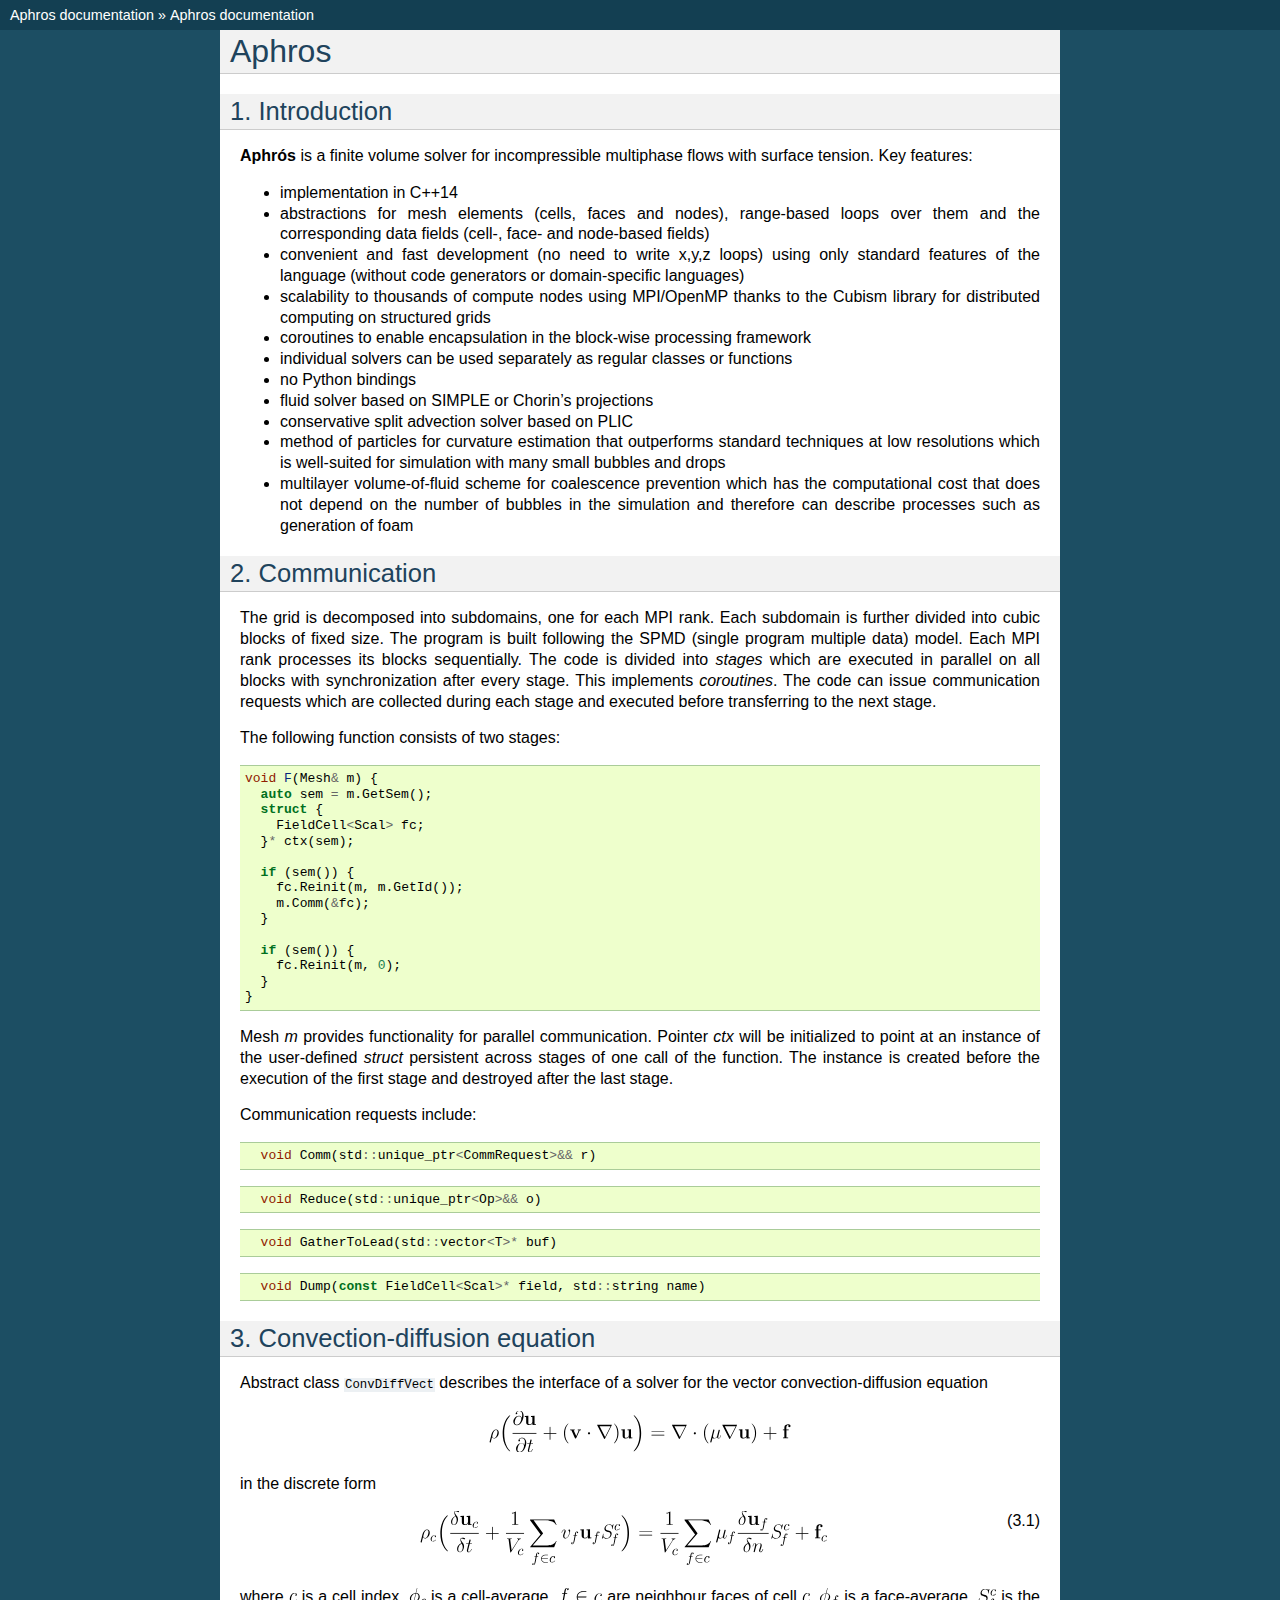
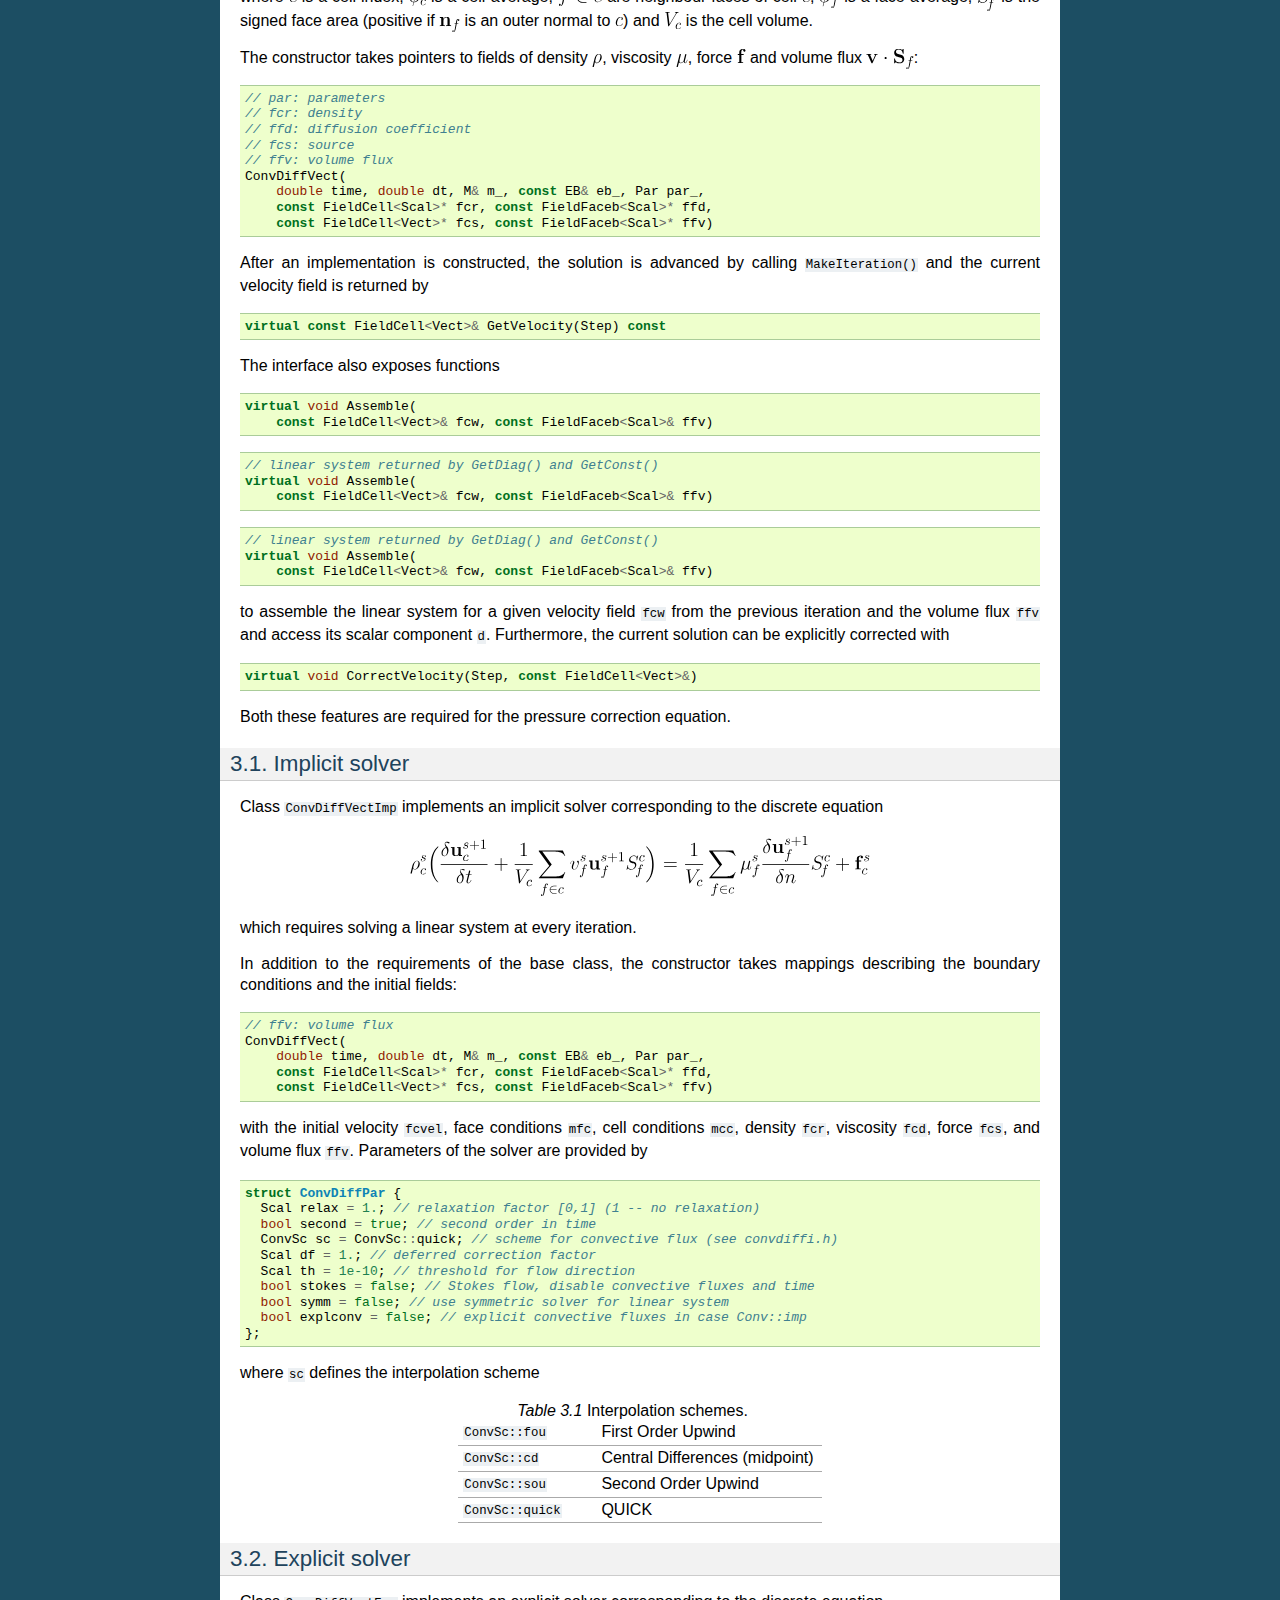
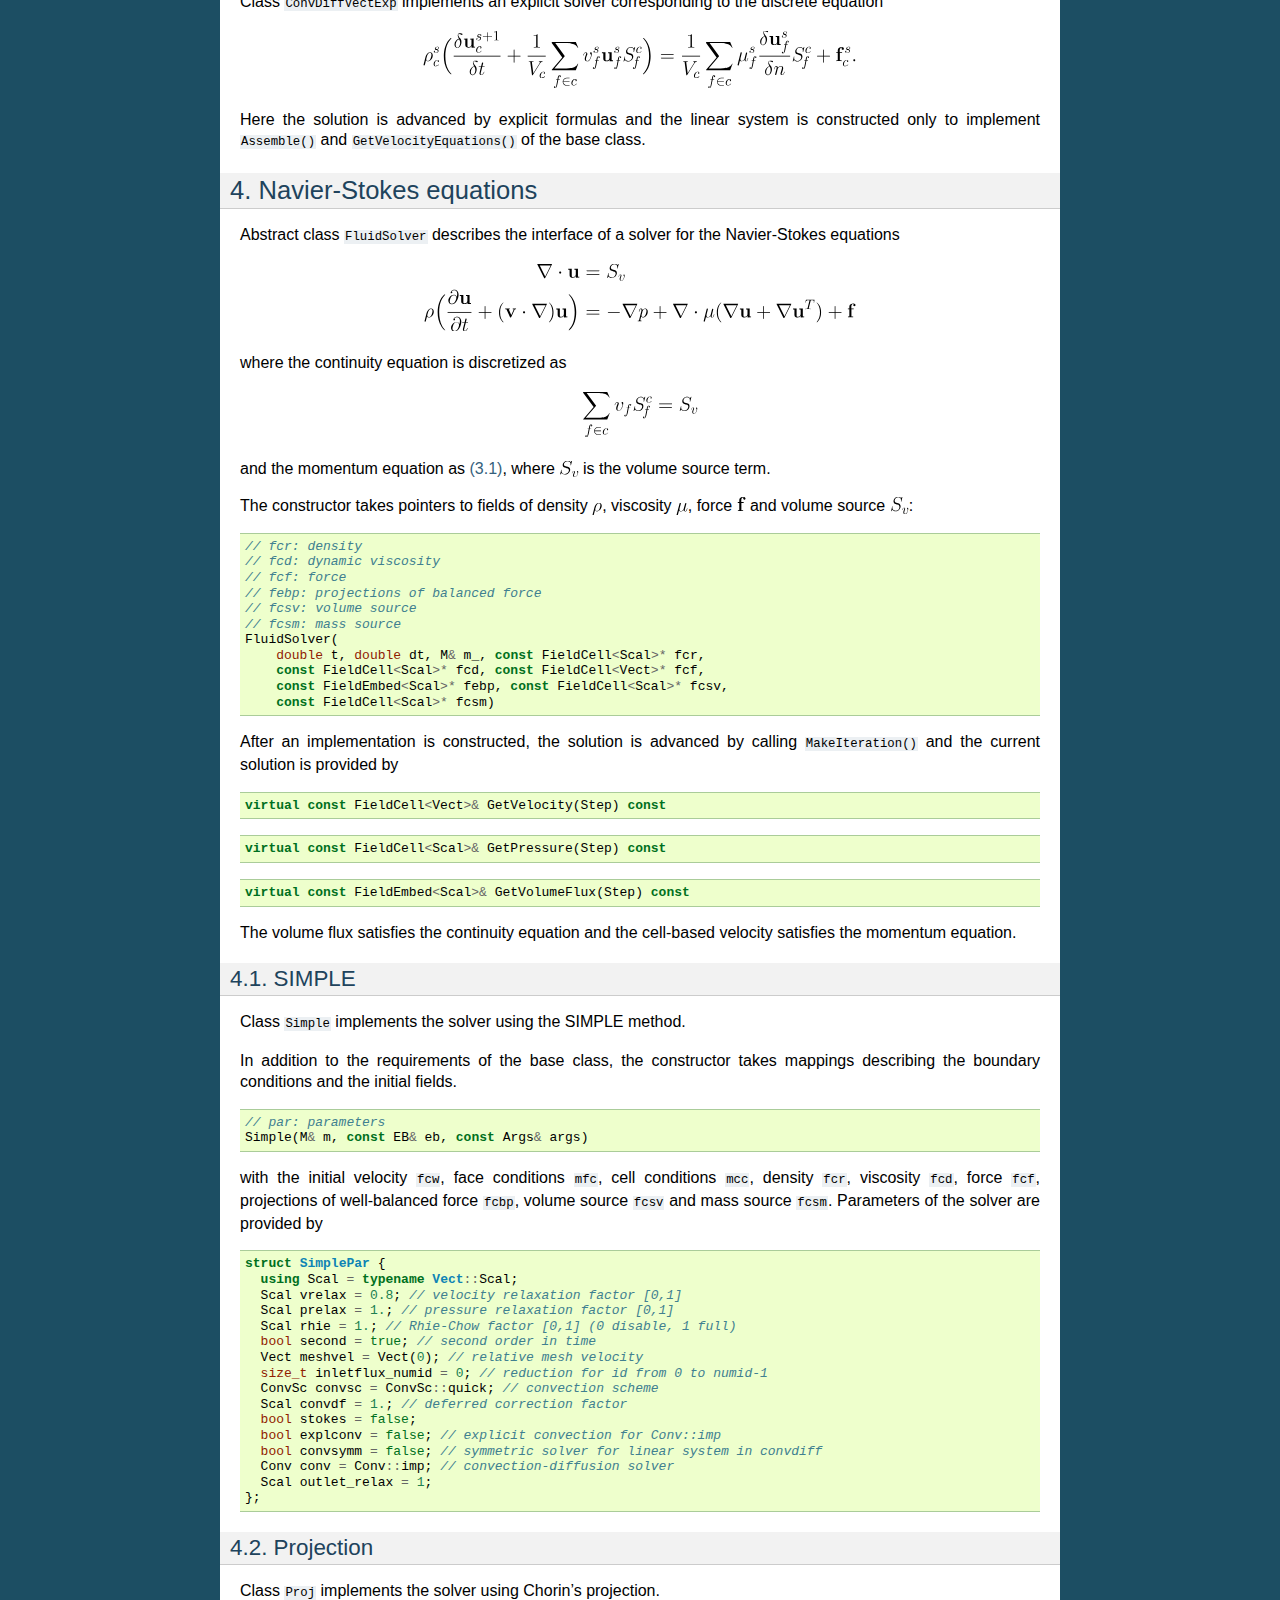
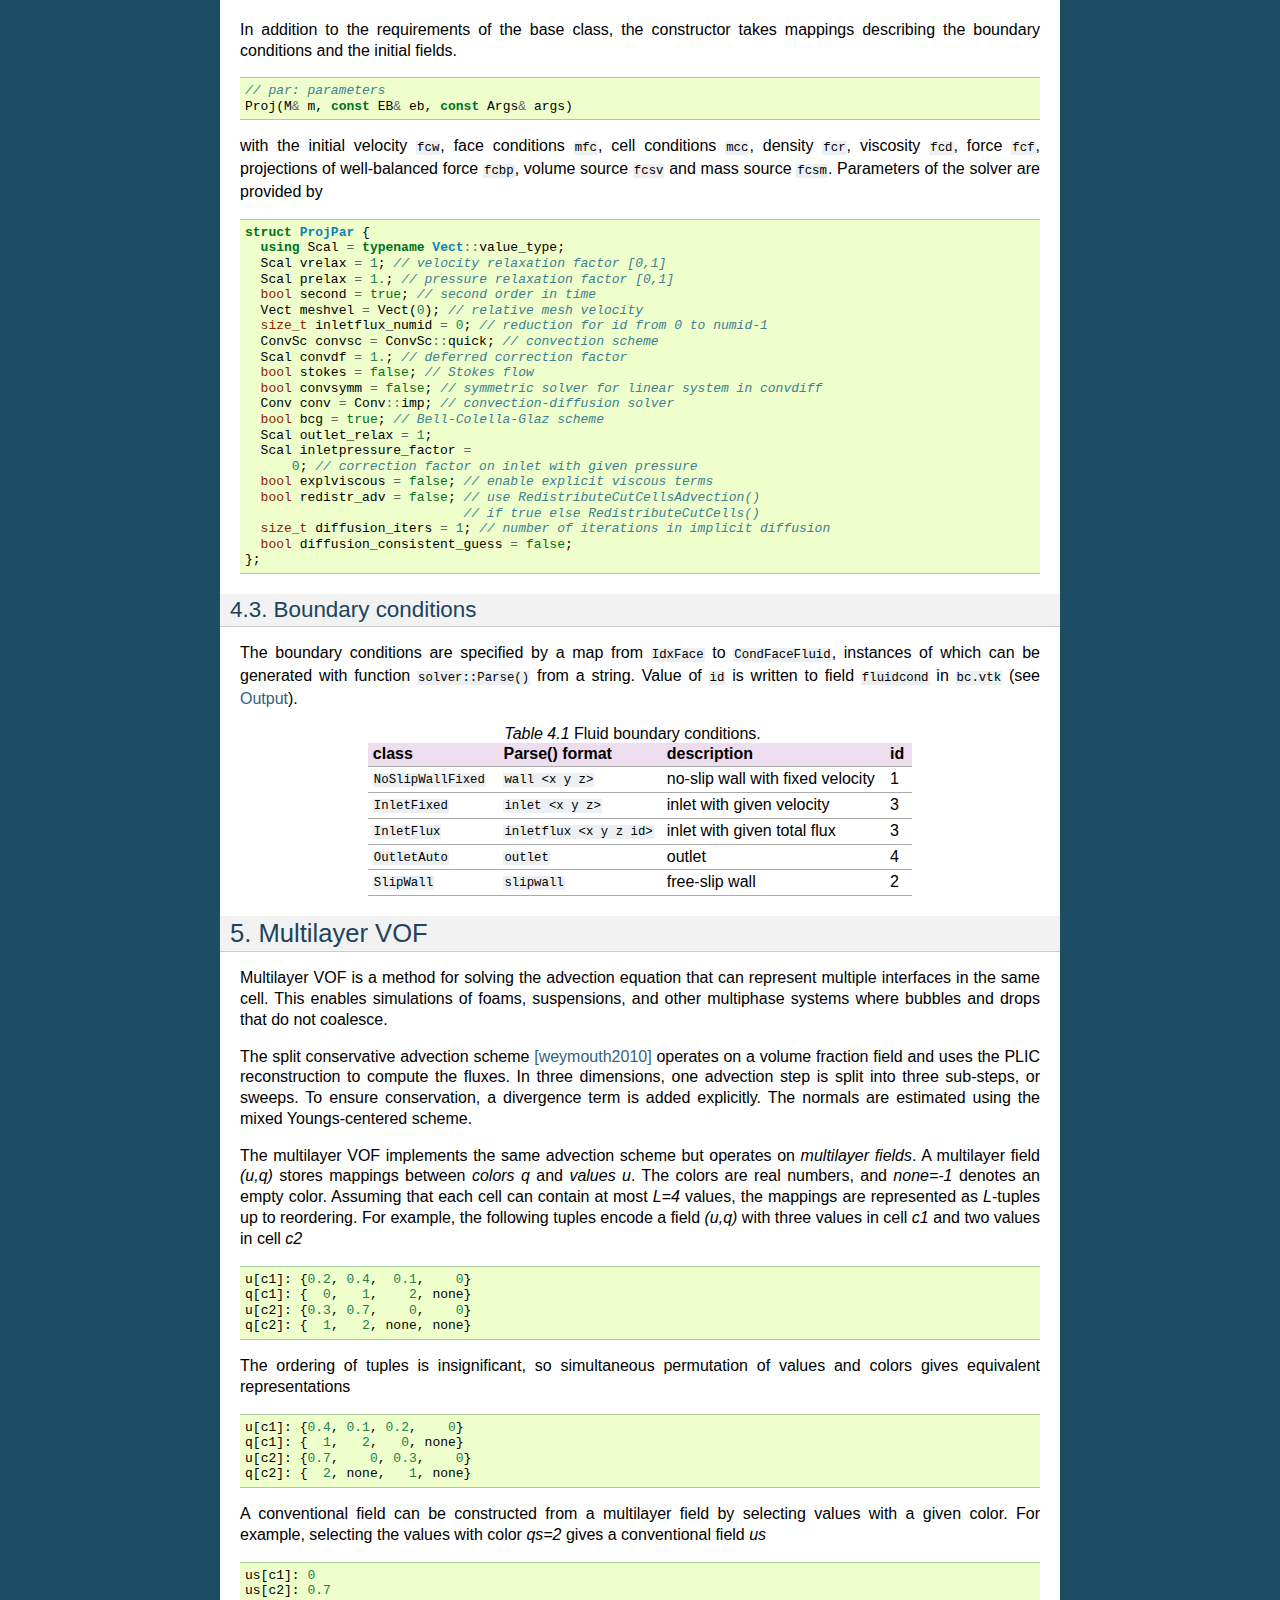
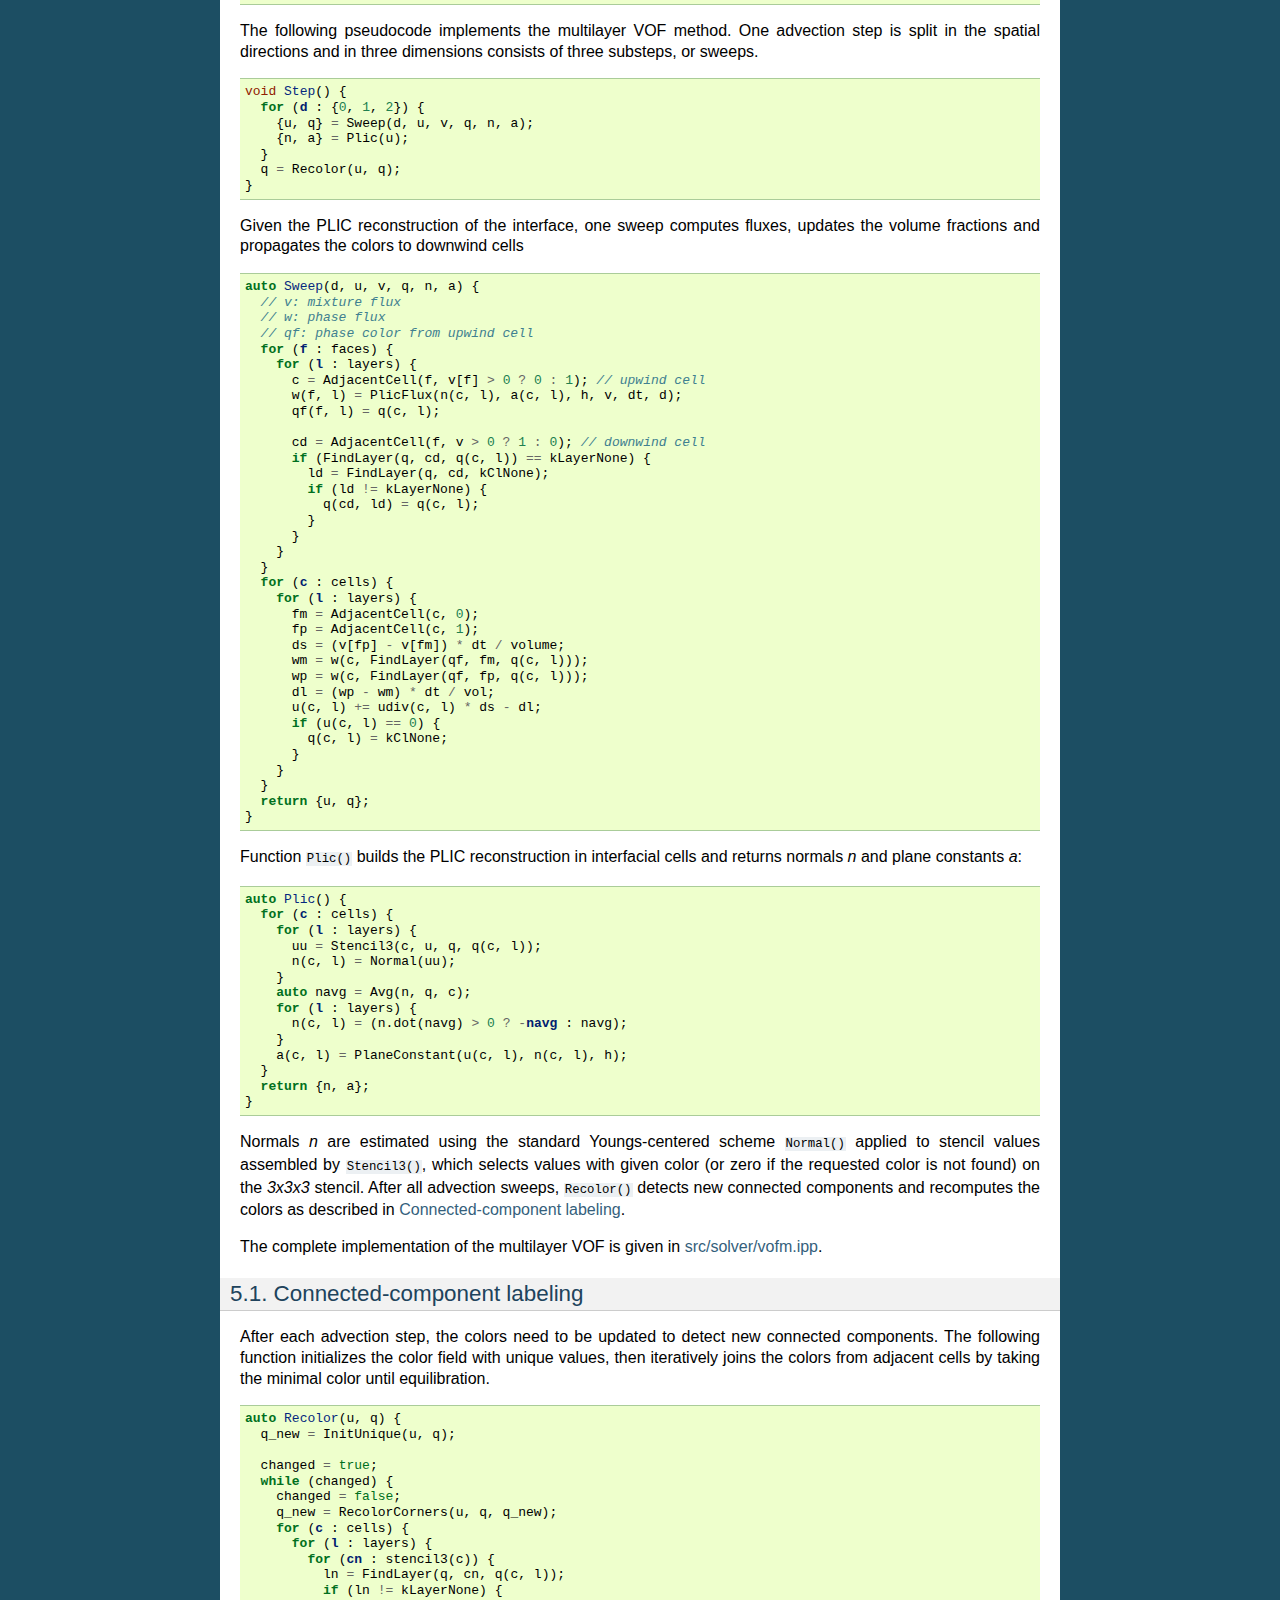
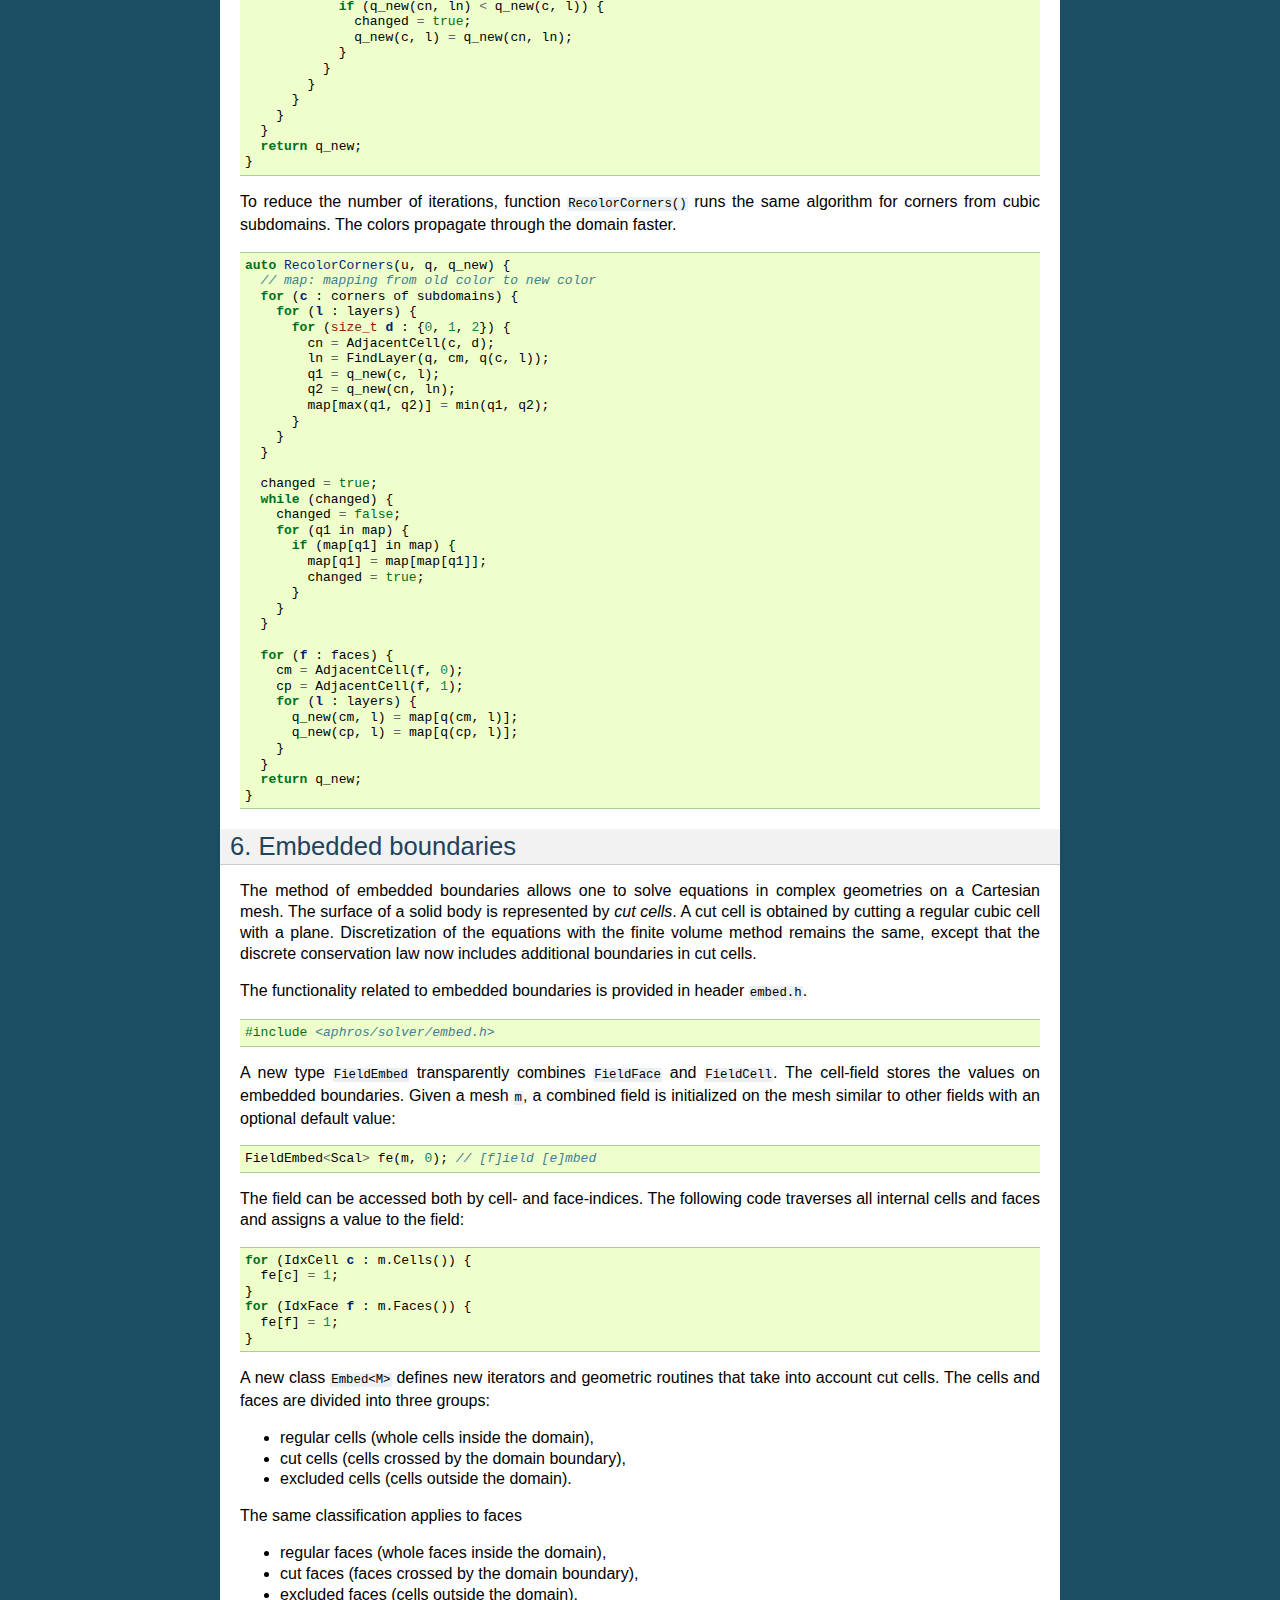
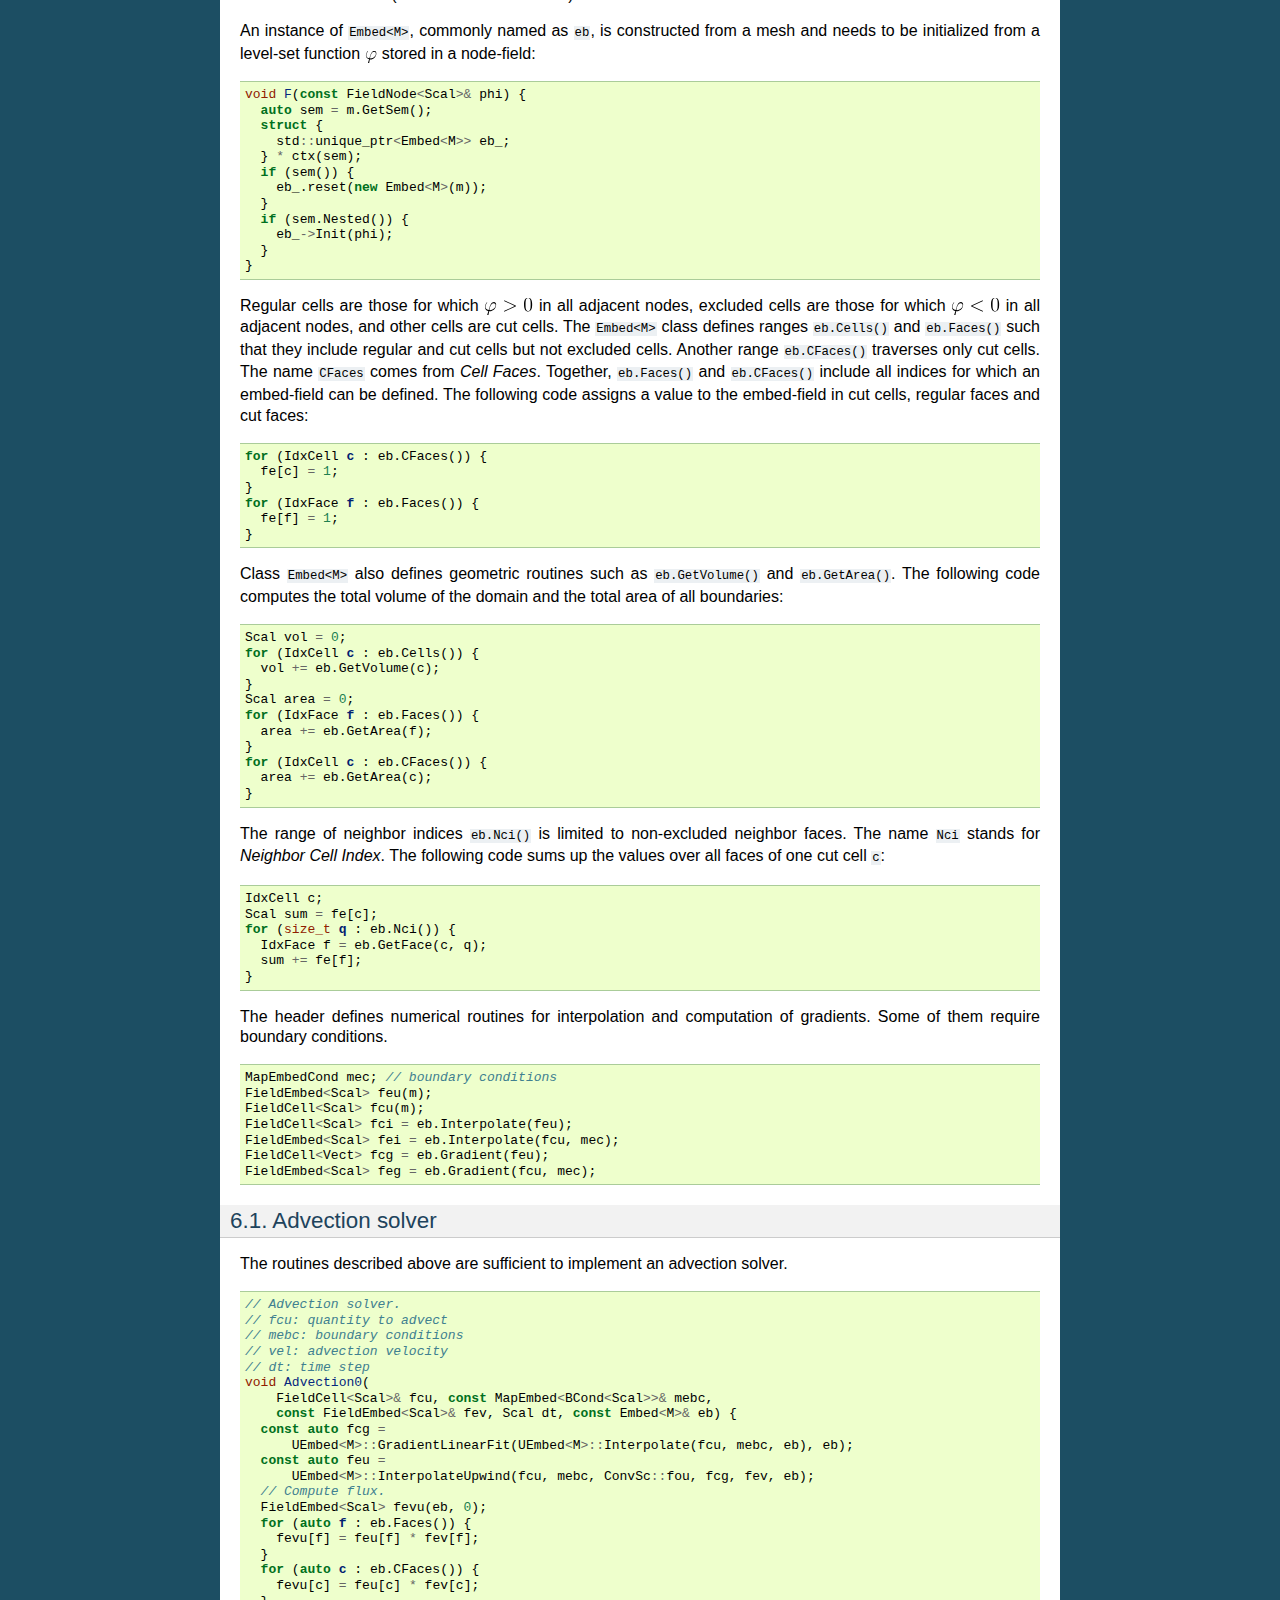
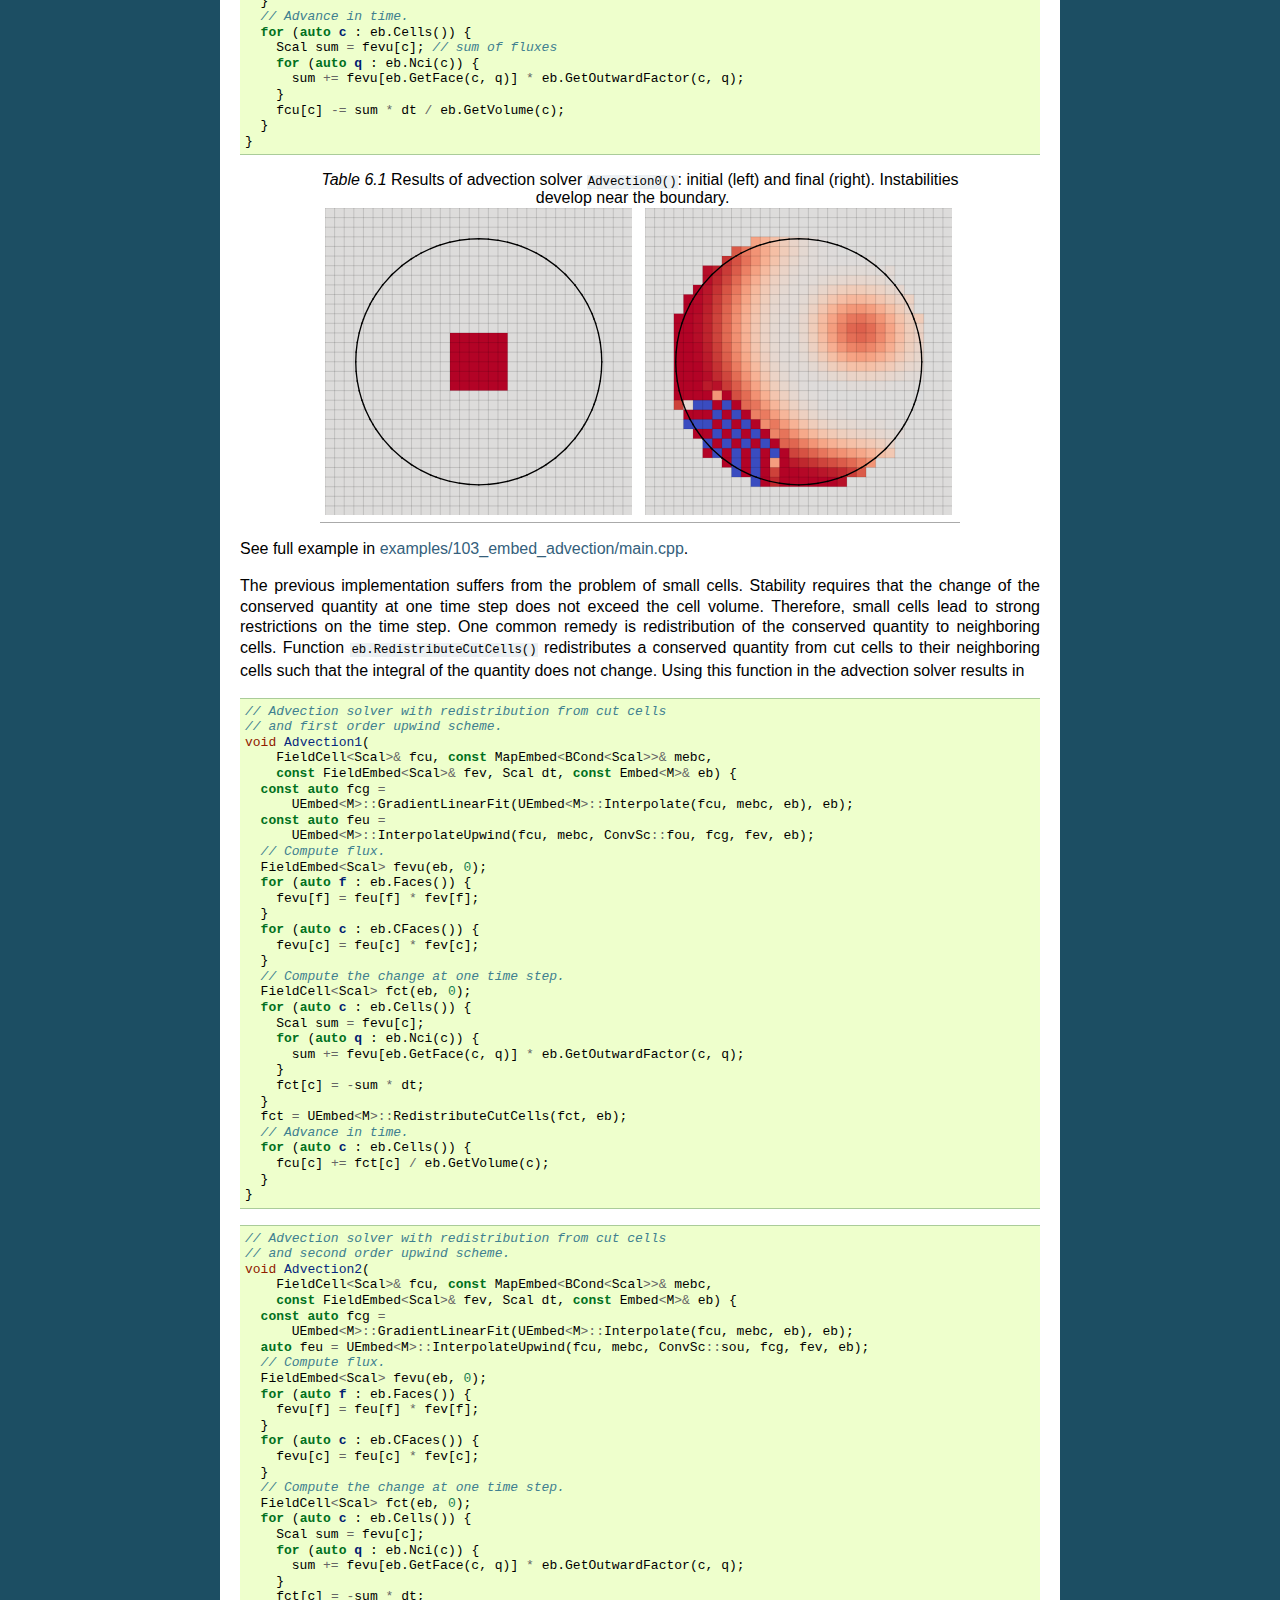
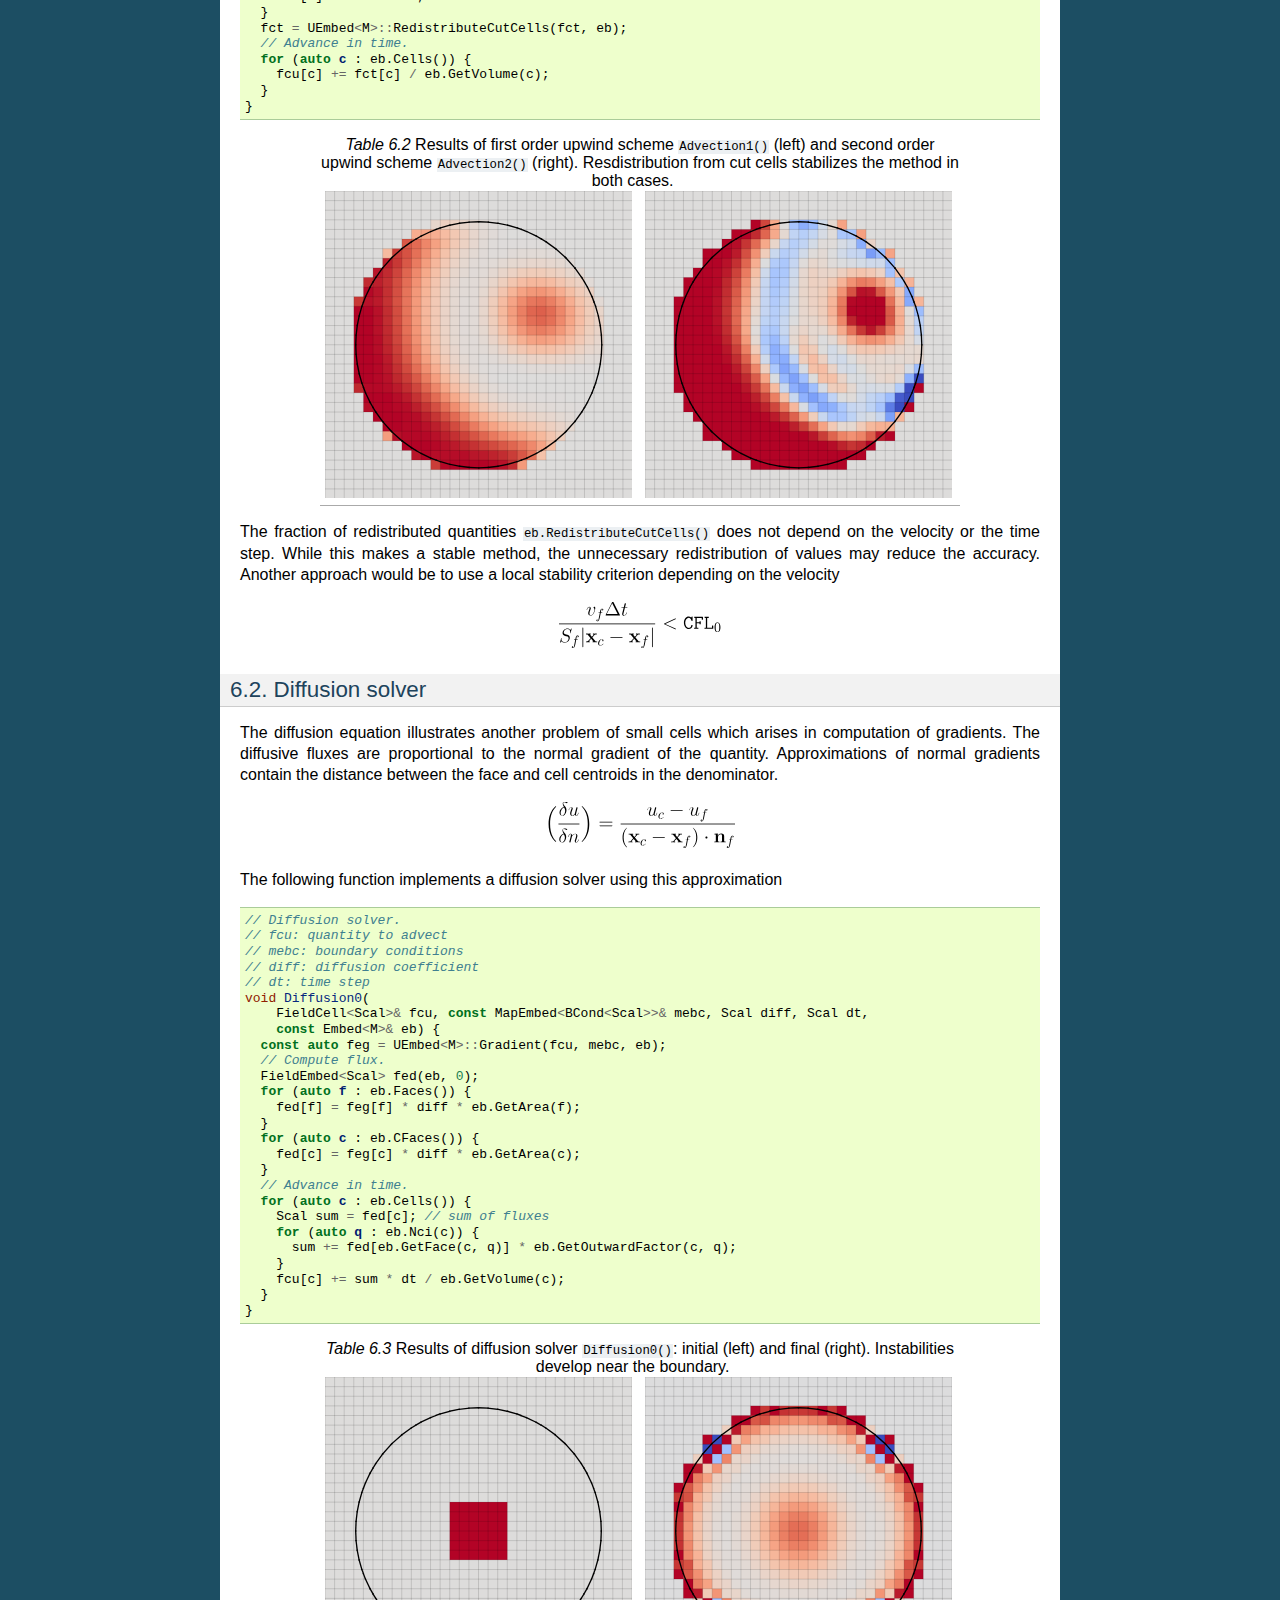
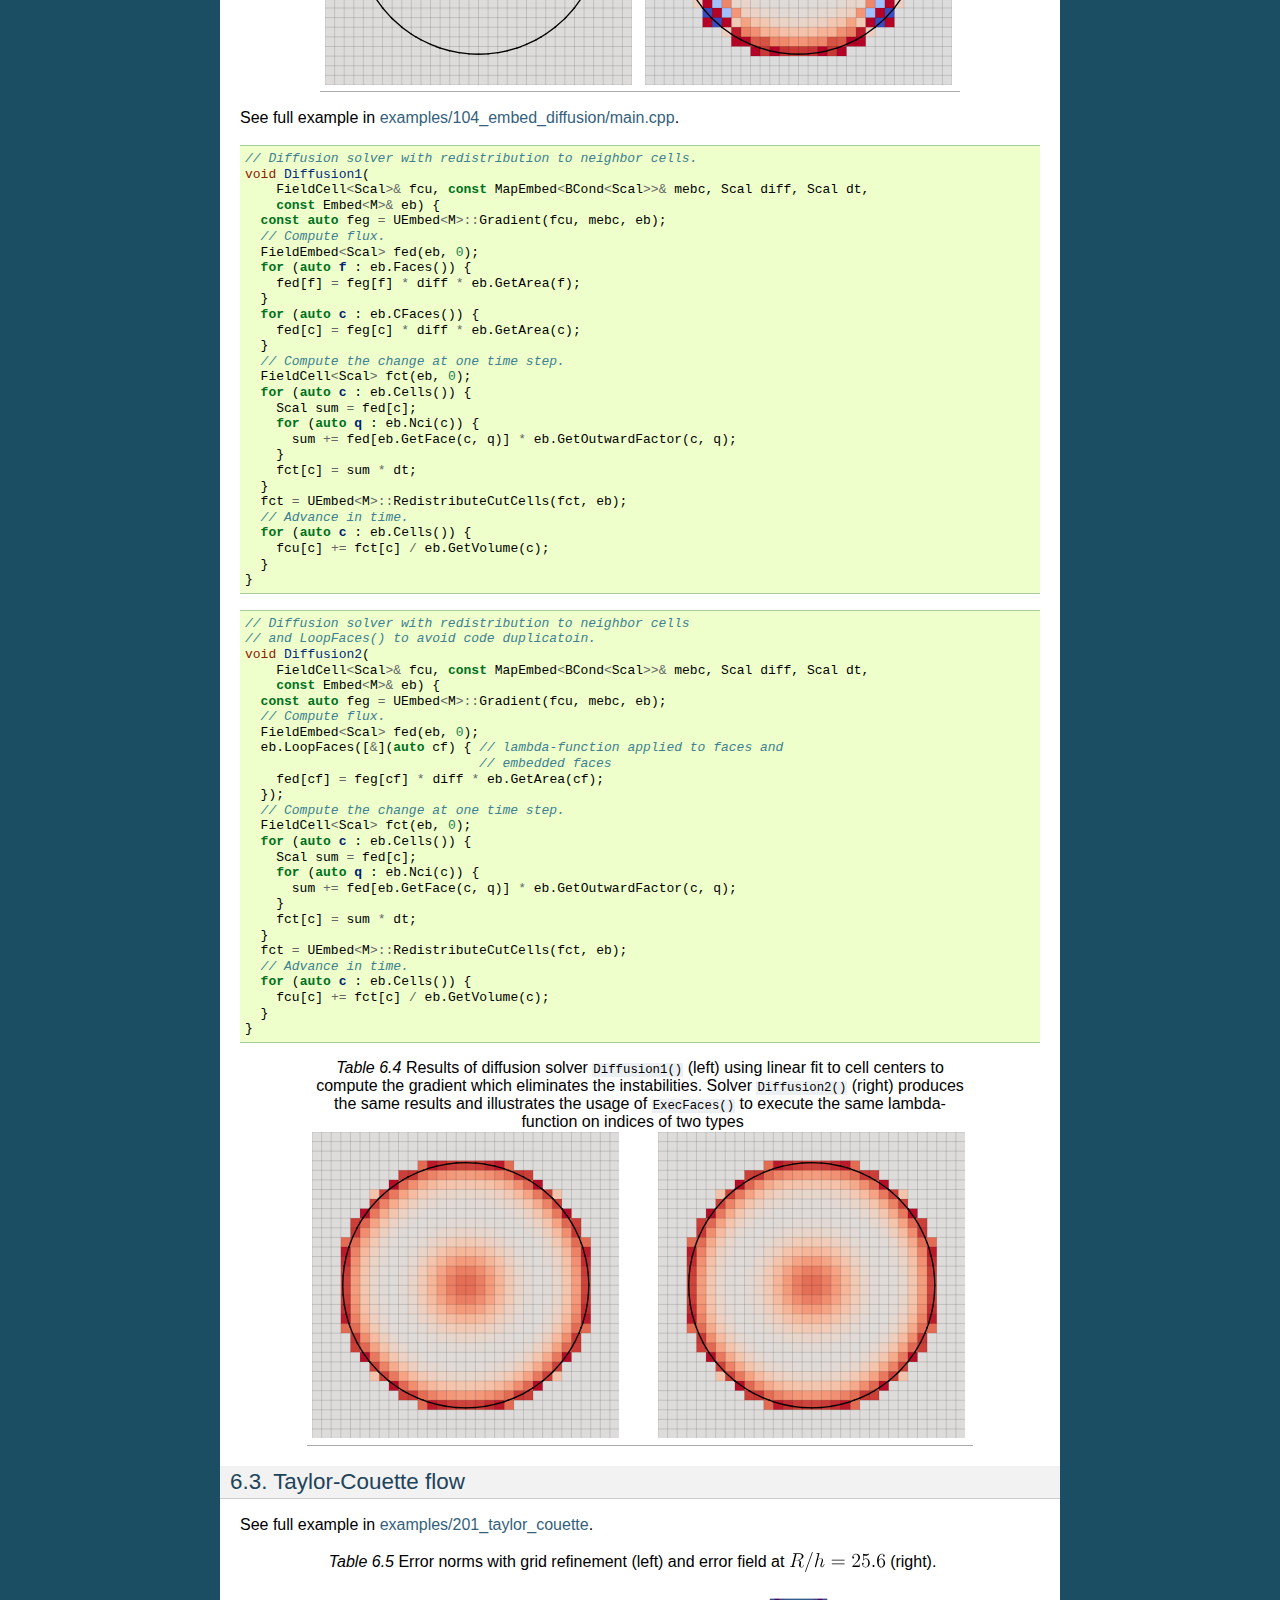
==== doc/index.html @ c2ed2012 "add basilisk_partstr.tar.gz" ====
<!DOCTYPE html>

<html>
  <head>
    <meta charset="utf-8" />
    <meta name="viewport" content="width=device-width, initial-scale=1.0" />
    <title>Aphros documentation</title>
    <link rel="stylesheet" href="_static/pygments.css" type="text/css" />
    <link rel="stylesheet" href="_static/classic.css" type="text/css" />
    <link rel="stylesheet" href="_static/center.css" type="text/css" />
    
    <script id="documentation_options" data-url_root="./" src="_static/documentation_options.js"></script>
    <script src="_static/jquery.js"></script>
    <script src="_static/underscore.js"></script>
    <script src="_static/doctools.js"></script>
    
    <link rel="index" title="Index" href="genindex.html" />
    <link rel="search" title="Search" href="search.html" /> 
  </head><body>
    <div class="related" role="navigation" aria-label="related navigation">
      <h3>Navigation</h3>
      <ul>
        <li class="nav-item nav-item-0"><a href="#">Aphros  documentation</a> &#187;</li>
        <li class="nav-item nav-item-this"><a href="">Aphros  documentation</a></li> 
      </ul>
    </div>  

    <div class="document">
      <div class="documentwrapper">
          <div class="body" role="main">
            
  <div class="section" id="aphros">
<h1>Aphros<a class="headerlink" href="#aphros" title="Permalink to this headline">¶</a></h1>
<div class="toctree-wrapper compound">
<span id="document-intro"></span><div class="section" id="introduction">
<h2><span class="section-number">1. </span>Introduction<a class="headerlink" href="#introduction" title="Permalink to this headline">¶</a></h2>
<p><strong>Aphrós</strong> is a finite volume solver for incompressible multiphase flows with
surface tension. Key features:</p>
<ul class="simple">
<li><p>implementation in C++14</p></li>
<li><p>abstractions for mesh elements (cells, faces and nodes),
range-based loops over them
and the corresponding data fields (cell-, face- and node-based fields)</p></li>
<li><p>convenient and fast development (no need to write x,y,z loops)
using only standard features of the language
(without code generators or domain-specific languages)</p></li>
<li><p>scalability to thousands of compute nodes using MPI/OpenMP
thanks to the Cubism library for distributed computing on structured grids</p></li>
<li><p>coroutines to enable encapsulation in the block-wise processing framework</p></li>
<li><p>individual solvers can be used separately as regular classes or functions</p></li>
<li><p>no Python bindings</p></li>
<li><p>fluid solver based on SIMPLE or Chorin’s projections</p></li>
<li><p>conservative split advection solver based on PLIC</p></li>
<li><p>method of particles for curvature estimation that outperforms
standard techniques at low resolutions
which is well-suited for simulation with many small bubbles and drops</p></li>
<li><p>multilayer volume-of-fluid scheme for coalescence prevention
which has the computational cost that does not depend on the number
of bubbles in the simulation and therefore
can describe processes such as generation of foam</p></li>
</ul>
</div>
<span id="document-comm"></span><div class="section" id="communication">
<span id="s-comm"></span><h2><span class="section-number">2. </span>Communication<a class="headerlink" href="#communication" title="Permalink to this headline">¶</a></h2>
<p>The grid is decomposed into subdomains, one for each MPI rank.
Each subdomain is further divided into cubic blocks of fixed size.
The program is built following the SPMD (single program multiple data) model.
Each MPI rank processes its blocks sequentially.
The code is divided into <em>stages</em>
which are executed in parallel on all blocks
with synchronization after every stage.
This implements <em>coroutines</em>.
The code can issue communication requests
which are collected during each stage
and executed before transferring to the next stage.</p>
<p>The following function consists of two stages:</p>
<div class="highlight-cpp notranslate"><div class="highlight"><pre><span></span><span class="kt">void</span> <span class="nf">F</span><span class="p">(</span><span class="n">Mesh</span><span class="o">&amp;</span> <span class="n">m</span><span class="p">)</span> <span class="p">{</span>
  <span class="k">auto</span> <span class="n">sem</span> <span class="o">=</span> <span class="n">m</span><span class="p">.</span><span class="n">GetSem</span><span class="p">();</span>
  <span class="k">struct</span> <span class="p">{</span>
    <span class="n">FieldCell</span><span class="o">&lt;</span><span class="n">Scal</span><span class="o">&gt;</span> <span class="n">fc</span><span class="p">;</span>
  <span class="p">}</span><span class="o">*</span> <span class="n">ctx</span><span class="p">(</span><span class="n">sem</span><span class="p">);</span>

  <span class="k">if</span> <span class="p">(</span><span class="n">sem</span><span class="p">())</span> <span class="p">{</span>
    <span class="n">fc</span><span class="p">.</span><span class="n">Reinit</span><span class="p">(</span><span class="n">m</span><span class="p">,</span> <span class="n">m</span><span class="p">.</span><span class="n">GetId</span><span class="p">());</span>
    <span class="n">m</span><span class="p">.</span><span class="n">Comm</span><span class="p">(</span><span class="o">&amp;</span><span class="n">fc</span><span class="p">);</span>
  <span class="p">}</span>

  <span class="k">if</span> <span class="p">(</span><span class="n">sem</span><span class="p">())</span> <span class="p">{</span>
    <span class="n">fc</span><span class="p">.</span><span class="n">Reinit</span><span class="p">(</span><span class="n">m</span><span class="p">,</span> <span class="mi">0</span><span class="p">);</span>
  <span class="p">}</span>
<span class="p">}</span>
</pre></div>
</div>
<p>Mesh <cite>m</cite> provides functionality for parallel communication.
Pointer <cite>ctx</cite> will be initialized to point at an instance
of the user-defined <cite>struct</cite> persistent across stages
of one call of the function.
The instance is created before the execution of the first stage
and destroyed after the last stage.</p>
<p>Communication requests include:</p>
<div class="highlight-cpp notranslate"><div class="highlight"><pre><span></span>  <span class="kt">void</span> <span class="n">Comm</span><span class="p">(</span><span class="n">std</span><span class="o">::</span><span class="n">unique_ptr</span><span class="o">&lt;</span><span class="n">CommRequest</span><span class="o">&gt;&amp;&amp;</span> <span class="n">r</span><span class="p">)</span>
</pre></div>
</div>
<div class="highlight-cpp notranslate"><div class="highlight"><pre><span></span>  <span class="kt">void</span> <span class="n">Reduce</span><span class="p">(</span><span class="n">std</span><span class="o">::</span><span class="n">unique_ptr</span><span class="o">&lt;</span><span class="n">Op</span><span class="o">&gt;&amp;&amp;</span> <span class="n">o</span><span class="p">)</span>
</pre></div>
</div>
<div class="highlight-cpp notranslate"><div class="highlight"><pre><span></span>  <span class="kt">void</span> <span class="n">GatherToLead</span><span class="p">(</span><span class="n">std</span><span class="o">::</span><span class="n">vector</span><span class="o">&lt;</span><span class="n">T</span><span class="o">&gt;*</span> <span class="n">buf</span><span class="p">)</span>
</pre></div>
</div>
<div class="highlight-cpp notranslate"><div class="highlight"><pre><span></span>  <span class="kt">void</span> <span class="n">Dump</span><span class="p">(</span><span class="k">const</span> <span class="n">FieldCell</span><span class="o">&lt;</span><span class="n">Scal</span><span class="o">&gt;*</span> <span class="n">field</span><span class="p">,</span> <span class="n">std</span><span class="o">::</span><span class="n">string</span> <span class="n">name</span><span class="p">)</span>
</pre></div>
</div>
</div>
<span id="document-convdiff"></span><div class="section" id="convection-diffusion-equation">
<span id="s-convdiff"></span><h2><span class="section-number">3. </span>Convection-diffusion equation<a class="headerlink" href="#convection-diffusion-equation" title="Permalink to this headline">¶</a></h2>
<p>Abstract class <code class="docutils literal notranslate"><span class="pre">ConvDiffVect</span></code> describes the interface
of a solver for the vector convection-diffusion equation</p>
<div class="math">
<p><img src="_images/math/411eacddfb096a19ce9fcebf7e3b15fb1974bf92.svg" alt="\rho \Big(
\frac{\partial \mathbf{u}}{\partial t}
+ (\mathbf{v}\cdot\nabla) \mathbf{u}
\Big)
= \nabla \cdot (\mu \nabla \mathbf{u})
+ \mathbf{f}"/></p>
</div><p>in the discrete form</p>
<div class="math" id="equation-e-momentum">
<p><span class="eqno">(3.1)<a class="headerlink" href="#equation-e-momentum" title="Permalink to this equation">¶</a></span><img src="_images/math/0f93facf5b44568d71ef4da031d12521dda135e8.svg" alt="\rho_c \Big(
\frac{\delta \mathbf{u}_c}{\delta t}
+ \frac{1}{V_c}\sum_{f\in c} v_f \mathbf{u}_f S^c_{\!f}
\Big)
= \frac{1}{V_c}\sum_{f\in c} \mu_f
  \frac{\delta \mathbf{u}_f}{\delta n} S^c_{\!f}
+ \mathbf{f}_c"/></p>
</div><p>where <img class="math" src="_images/math/c638da8edb6ea1a653ade24e1409935eca6a1521.svg" alt="c" style="vertical-align: 0px"/> is a cell index,
<img class="math" src="_images/math/094bd97918d7c5d512e1cef3860853479e1ede35.svg" alt="\phi_c" style="vertical-align: -4px"/> is a cell-average,
<img class="math" src="_images/math/bea1295cdbb6955826a09b2733b95dacd4bcacee.svg" alt="f\in c" style="vertical-align: -4px"/> are neighbour faces of cell <img class="math" src="_images/math/c638da8edb6ea1a653ade24e1409935eca6a1521.svg" alt="c" style="vertical-align: 0px"/>,
<img class="math" src="_images/math/f8ca91f214fad6effa57d0d20e84c87cfd98193d.svg" alt="\phi_f" style="vertical-align: -6px"/> is a face-average,
<img class="math" src="_images/math/3fcf89a142bda32d674fd6dc581a9bc8a78019ca.svg" alt="S^c_{\!f}" style="vertical-align: -9px"/> is the signed face area
(positive if <img class="math" src="_images/math/64d4bdeef60a070469a0751f01649948f10230d8.svg" alt="\mathbf{n}_f" style="vertical-align: -6px"/> is an outer normal to <img class="math" src="_images/math/c638da8edb6ea1a653ade24e1409935eca6a1521.svg" alt="c" style="vertical-align: 0px"/>)
and <img class="math" src="_images/math/ecfeec93a62e6cd13a536d2d9cc5d030fc64cd36.svg" alt="V_c" style="vertical-align: -3px"/> is the cell volume.</p>
<p>The constructor takes pointers to fields
of density <img class="math" src="_images/math/c0b7d0efa01d88ed6cee9d05c7eb34ab94673410.svg" alt="\rho" style="vertical-align: -4px"/>,
viscosity <img class="math" src="_images/math/9f098d39174fed0d9a72b2b71a93a15d7206caed.svg" alt="\mu" style="vertical-align: -4px"/>,
force <img class="math" src="_images/math/2e98bd810f8898db9973d1651402fcfc80b7ee26.svg" alt="\mathbf{f}" style="vertical-align: 0px"/>
and volume flux <img class="math" src="_images/math/ca0027a941a14f7ca9bceafdb3c555cfb4212487.svg" alt="\mathbf{v} \cdot \mathbf{S}_f" style="vertical-align: -6px"/>:</p>
<div class="highlight-cpp notranslate"><div class="highlight"><pre><span></span><span class="c1">// par: parameters</span>
<span class="c1">// fcr: density</span>
<span class="c1">// ffd: diffusion coefficient</span>
<span class="c1">// fcs: source</span>
<span class="c1">// ffv: volume flux</span>
<span class="n">ConvDiffVect</span><span class="p">(</span>
    <span class="kt">double</span> <span class="n">time</span><span class="p">,</span> <span class="kt">double</span> <span class="n">dt</span><span class="p">,</span> <span class="n">M</span><span class="o">&amp;</span> <span class="n">m_</span><span class="p">,</span> <span class="k">const</span> <span class="n">EB</span><span class="o">&amp;</span> <span class="n">eb_</span><span class="p">,</span> <span class="n">Par</span> <span class="n">par_</span><span class="p">,</span>
    <span class="k">const</span> <span class="n">FieldCell</span><span class="o">&lt;</span><span class="n">Scal</span><span class="o">&gt;*</span> <span class="n">fcr</span><span class="p">,</span> <span class="k">const</span> <span class="n">FieldFaceb</span><span class="o">&lt;</span><span class="n">Scal</span><span class="o">&gt;*</span> <span class="n">ffd</span><span class="p">,</span>
    <span class="k">const</span> <span class="n">FieldCell</span><span class="o">&lt;</span><span class="n">Vect</span><span class="o">&gt;*</span> <span class="n">fcs</span><span class="p">,</span> <span class="k">const</span> <span class="n">FieldFaceb</span><span class="o">&lt;</span><span class="n">Scal</span><span class="o">&gt;*</span> <span class="n">ffv</span><span class="p">)</span>
</pre></div>
</div>
<p>After an implementation is constructed, the solution
is advanced by calling <code class="docutils literal notranslate"><span class="pre">MakeIteration()</span></code>
and the current velocity field is returned by</p>
<div class="highlight-cpp notranslate"><div class="highlight"><pre><span></span><span class="k">virtual</span> <span class="k">const</span> <span class="n">FieldCell</span><span class="o">&lt;</span><span class="n">Vect</span><span class="o">&gt;&amp;</span> <span class="n">GetVelocity</span><span class="p">(</span><span class="n">Step</span><span class="p">)</span> <span class="k">const</span>
</pre></div>
</div>
<p>The interface also exposes functions</p>
<div class="highlight-cpp notranslate"><div class="highlight"><pre><span></span><span class="k">virtual</span> <span class="kt">void</span> <span class="n">Assemble</span><span class="p">(</span>
    <span class="k">const</span> <span class="n">FieldCell</span><span class="o">&lt;</span><span class="n">Vect</span><span class="o">&gt;&amp;</span> <span class="n">fcw</span><span class="p">,</span> <span class="k">const</span> <span class="n">FieldFaceb</span><span class="o">&lt;</span><span class="n">Scal</span><span class="o">&gt;&amp;</span> <span class="n">ffv</span><span class="p">)</span>
</pre></div>
</div>
<div class="highlight-cpp notranslate"><div class="highlight"><pre><span></span><span class="c1">// linear system returned by GetDiag() and GetConst()</span>
<span class="k">virtual</span> <span class="kt">void</span> <span class="n">Assemble</span><span class="p">(</span>
    <span class="k">const</span> <span class="n">FieldCell</span><span class="o">&lt;</span><span class="n">Vect</span><span class="o">&gt;&amp;</span> <span class="n">fcw</span><span class="p">,</span> <span class="k">const</span> <span class="n">FieldFaceb</span><span class="o">&lt;</span><span class="n">Scal</span><span class="o">&gt;&amp;</span> <span class="n">ffv</span><span class="p">)</span>
</pre></div>
</div>
<div class="highlight-cpp notranslate"><div class="highlight"><pre><span></span><span class="c1">// linear system returned by GetDiag() and GetConst()</span>
<span class="k">virtual</span> <span class="kt">void</span> <span class="n">Assemble</span><span class="p">(</span>
    <span class="k">const</span> <span class="n">FieldCell</span><span class="o">&lt;</span><span class="n">Vect</span><span class="o">&gt;&amp;</span> <span class="n">fcw</span><span class="p">,</span> <span class="k">const</span> <span class="n">FieldFaceb</span><span class="o">&lt;</span><span class="n">Scal</span><span class="o">&gt;&amp;</span> <span class="n">ffv</span><span class="p">)</span>
</pre></div>
</div>
<p>to assemble the linear system for a given velocity field
<code class="docutils literal notranslate"><span class="pre">fcw</span></code> from the previous iteration and the volume flux <code class="docutils literal notranslate"><span class="pre">ffv</span></code>
and access its scalar component <code class="docutils literal notranslate"><span class="pre">d</span></code>.
Furthermore, the current solution can be explicitly corrected
with</p>
<div class="highlight-cpp notranslate"><div class="highlight"><pre><span></span><span class="k">virtual</span> <span class="kt">void</span> <span class="n">CorrectVelocity</span><span class="p">(</span><span class="n">Step</span><span class="p">,</span> <span class="k">const</span> <span class="n">FieldCell</span><span class="o">&lt;</span><span class="n">Vect</span><span class="o">&gt;&amp;</span><span class="p">)</span>
</pre></div>
</div>
<p>Both these features are required for the pressure correction equation.</p>
<div class="section" id="implicit-solver">
<h3><span class="section-number">3.1. </span>Implicit solver<a class="headerlink" href="#implicit-solver" title="Permalink to this headline">¶</a></h3>
<p>Class <code class="docutils literal notranslate"><span class="pre">ConvDiffVectImp</span></code> implements an implicit solver
corresponding to the discrete equation</p>
<div class="math">
<p><img src="_images/math/f203a2984d0c4ec05322e233a36cde34a3ed33d0.svg" alt="\rho_c^s \Big(
\frac{\delta \mathbf{u}_c^{s+1}}{\delta t}
+ \frac{1}{V_c}\sum_{f\in c} v_f^s \mathbf{u}_f^{s+1} S^c_{\!f}
\Big)
= \frac{1}{V_c}\sum_{f\in c} \mu_f^s
  \frac{\delta \mathbf{u}_f^{s+1}}{\delta n} S^c_{\!f}
+ \mathbf{f}_c^s"/></p>
</div><p>which requires solving a linear system at every iteration.</p>
<p>In addition to the requirements of the base class,
the constructor takes mappings describing the boundary
conditions and the initial fields:</p>
<div class="highlight-cpp notranslate"><div class="highlight"><pre><span></span><span class="c1">// ffv: volume flux</span>
<span class="n">ConvDiffVect</span><span class="p">(</span>
    <span class="kt">double</span> <span class="n">time</span><span class="p">,</span> <span class="kt">double</span> <span class="n">dt</span><span class="p">,</span> <span class="n">M</span><span class="o">&amp;</span> <span class="n">m_</span><span class="p">,</span> <span class="k">const</span> <span class="n">EB</span><span class="o">&amp;</span> <span class="n">eb_</span><span class="p">,</span> <span class="n">Par</span> <span class="n">par_</span><span class="p">,</span>
    <span class="k">const</span> <span class="n">FieldCell</span><span class="o">&lt;</span><span class="n">Scal</span><span class="o">&gt;*</span> <span class="n">fcr</span><span class="p">,</span> <span class="k">const</span> <span class="n">FieldFaceb</span><span class="o">&lt;</span><span class="n">Scal</span><span class="o">&gt;*</span> <span class="n">ffd</span><span class="p">,</span>
    <span class="k">const</span> <span class="n">FieldCell</span><span class="o">&lt;</span><span class="n">Vect</span><span class="o">&gt;*</span> <span class="n">fcs</span><span class="p">,</span> <span class="k">const</span> <span class="n">FieldFaceb</span><span class="o">&lt;</span><span class="n">Scal</span><span class="o">&gt;*</span> <span class="n">ffv</span><span class="p">)</span>
</pre></div>
</div>
<p>with the initial velocity <code class="docutils literal notranslate"><span class="pre">fcvel</span></code>,
face conditions <code class="docutils literal notranslate"><span class="pre">mfc</span></code>,
cell conditions <code class="docutils literal notranslate"><span class="pre">mcc</span></code>,
density <code class="docutils literal notranslate"><span class="pre">fcr</span></code>,
viscosity <code class="docutils literal notranslate"><span class="pre">fcd</span></code>,
force <code class="docutils literal notranslate"><span class="pre">fcs</span></code>,
and volume flux <code class="docutils literal notranslate"><span class="pre">ffv</span></code>.
Parameters of the solver are provided by</p>
<div class="highlight-cpp notranslate"><div class="highlight"><pre><span></span><span class="k">struct</span> <span class="nc">ConvDiffPar</span> <span class="p">{</span>
  <span class="n">Scal</span> <span class="n">relax</span> <span class="o">=</span> <span class="mf">1.</span><span class="p">;</span> <span class="c1">// relaxation factor [0,1] (1 -- no relaxation)</span>
  <span class="kt">bool</span> <span class="n">second</span> <span class="o">=</span> <span class="nb">true</span><span class="p">;</span> <span class="c1">// second order in time</span>
  <span class="n">ConvSc</span> <span class="n">sc</span> <span class="o">=</span> <span class="n">ConvSc</span><span class="o">::</span><span class="n">quick</span><span class="p">;</span> <span class="c1">// scheme for convective flux (see convdiffi.h)</span>
  <span class="n">Scal</span> <span class="n">df</span> <span class="o">=</span> <span class="mf">1.</span><span class="p">;</span> <span class="c1">// deferred correction factor</span>
  <span class="n">Scal</span> <span class="n">th</span> <span class="o">=</span> <span class="mf">1e-10</span><span class="p">;</span> <span class="c1">// threshold for flow direction</span>
  <span class="kt">bool</span> <span class="n">stokes</span> <span class="o">=</span> <span class="nb">false</span><span class="p">;</span> <span class="c1">// Stokes flow, disable convective fluxes and time</span>
  <span class="kt">bool</span> <span class="n">symm</span> <span class="o">=</span> <span class="nb">false</span><span class="p">;</span> <span class="c1">// use symmetric solver for linear system</span>
  <span class="kt">bool</span> <span class="n">explconv</span> <span class="o">=</span> <span class="nb">false</span><span class="p">;</span> <span class="c1">// explicit convective fluxes in case Conv::imp</span>
<span class="p">};</span>
</pre></div>
</div>
<p>where <code class="docutils literal notranslate"><span class="pre">sc</span></code> defines the interpolation scheme</p>
<table class="docutils align-default" id="id1">
<caption><span class="caption-number">Table 3.1 </span><span class="caption-text">Interpolation schemes.</span><a class="headerlink" href="#id1" title="Permalink to this table">¶</a></caption>
<colgroup>
<col style="width: 38%" />
<col style="width: 62%" />
</colgroup>
<tbody>
<tr class="row-odd"><td><p><code class="docutils literal notranslate"><span class="pre">ConvSc::fou</span></code></p></td>
<td><p>First Order Upwind</p></td>
</tr>
<tr class="row-even"><td><p><code class="docutils literal notranslate"><span class="pre">ConvSc::cd</span></code></p></td>
<td><p>Central Differences (midpoint)</p></td>
</tr>
<tr class="row-odd"><td><p><code class="docutils literal notranslate"><span class="pre">ConvSc::sou</span></code></p></td>
<td><p>Second Order Upwind</p></td>
</tr>
<tr class="row-even"><td><p><code class="docutils literal notranslate"><span class="pre">ConvSc::quick</span></code></p></td>
<td><p>QUICK</p></td>
</tr>
</tbody>
</table>
</div>
<div class="section" id="explicit-solver">
<h3><span class="section-number">3.2. </span>Explicit solver<a class="headerlink" href="#explicit-solver" title="Permalink to this headline">¶</a></h3>
<p>Class <code class="docutils literal notranslate"><span class="pre">ConvDiffVectExp</span></code> implements an explicit solver
corresponding to the discrete equation</p>
<div class="math">
<p><img src="_images/math/04291abdba4a8e16d9b9d9b25e4c2945de9fb79e.svg" alt="\rho_c^s \Big(
\frac{\delta \mathbf{u}_c^{s+1}}{\delta t}
+ \frac{1}{V_c}\sum_{f\in c} v_f^s \mathbf{u}_f^{s} S^c_{\!f}
\Big)
= \frac{1}{V_c}\sum_{f\in c} \mu_f^s
  \frac{\delta \mathbf{u}_f^{s}}{\delta n} S^c_{\!f}
+ \mathbf{f}_c^s."/></p>
</div><p>Here the solution is advanced by explicit formulas
and the linear system is constructed
only to implement <code class="docutils literal notranslate"><span class="pre">Assemble()</span></code> and
<code class="docutils literal notranslate"><span class="pre">GetVelocityEquations()</span></code> of the base class.</p>
</div>
</div>
<span id="document-fluid"></span><div class="section" id="navier-stokes-equations">
<span id="s-fluid"></span><h2><span class="section-number">4. </span>Navier-Stokes equations<a class="headerlink" href="#navier-stokes-equations" title="Permalink to this headline">¶</a></h2>
<p>Abstract class <code class="docutils literal notranslate"><span class="pre">FluidSolver</span></code> describes the interface
of a solver for the Navier-Stokes equations</p>
<div class="math">
<p><img src="_images/math/ea1b7dfa3d8a6f657f1cc3685676a79e84ce2b7e.svg" alt="\nabla \cdot \mathbf{u} &amp;= S_v
\\
\rho \Big(
\frac{\partial \mathbf{u}}{\partial t}
+ (\mathbf{v}\cdot\nabla) \mathbf{u}
\Big)
&amp;=  -\nabla p + \nabla \cdot \mu (\nabla \mathbf{u} + \nabla \mathbf{u}^T)
+ \mathbf{f}"/></p>
</div><p>where the continuity equation is discretized as</p>
<div class="math">
<p><img src="_images/math/9063ce8ec2a9b835dec9899873a09df4346a04a2.svg" alt="\sum_{f\in c} v_f S^c_{\!f} = S_v"/></p>
</div><p>and the momentum equation as <a class="reference internal" href="index.html#equation-e-momentum">(3.1)</a>,
where <img class="math" src="_images/math/932fc7f28603339d20b577290dd0b5cc5f94eb4f.svg" alt="S_v" style="vertical-align: -3px"/> is the volume source term.</p>
<p>The constructor takes pointers to fields
of density <img class="math" src="_images/math/c0b7d0efa01d88ed6cee9d05c7eb34ab94673410.svg" alt="\rho" style="vertical-align: -4px"/>,
viscosity <img class="math" src="_images/math/9f098d39174fed0d9a72b2b71a93a15d7206caed.svg" alt="\mu" style="vertical-align: -4px"/>,
force <img class="math" src="_images/math/2e98bd810f8898db9973d1651402fcfc80b7ee26.svg" alt="\mathbf{f}" style="vertical-align: 0px"/>
and volume source <img class="math" src="_images/math/932fc7f28603339d20b577290dd0b5cc5f94eb4f.svg" alt="S_v" style="vertical-align: -3px"/>:</p>
<div class="highlight-cpp notranslate"><div class="highlight"><pre><span></span><span class="c1">// fcr: density</span>
<span class="c1">// fcd: dynamic viscosity</span>
<span class="c1">// fcf: force</span>
<span class="c1">// febp: projections of balanced force</span>
<span class="c1">// fcsv: volume source</span>
<span class="c1">// fcsm: mass source</span>
<span class="n">FluidSolver</span><span class="p">(</span>
    <span class="kt">double</span> <span class="n">t</span><span class="p">,</span> <span class="kt">double</span> <span class="n">dt</span><span class="p">,</span> <span class="n">M</span><span class="o">&amp;</span> <span class="n">m_</span><span class="p">,</span> <span class="k">const</span> <span class="n">FieldCell</span><span class="o">&lt;</span><span class="n">Scal</span><span class="o">&gt;*</span> <span class="n">fcr</span><span class="p">,</span>
    <span class="k">const</span> <span class="n">FieldCell</span><span class="o">&lt;</span><span class="n">Scal</span><span class="o">&gt;*</span> <span class="n">fcd</span><span class="p">,</span> <span class="k">const</span> <span class="n">FieldCell</span><span class="o">&lt;</span><span class="n">Vect</span><span class="o">&gt;*</span> <span class="n">fcf</span><span class="p">,</span>
    <span class="k">const</span> <span class="n">FieldEmbed</span><span class="o">&lt;</span><span class="n">Scal</span><span class="o">&gt;*</span> <span class="n">febp</span><span class="p">,</span> <span class="k">const</span> <span class="n">FieldCell</span><span class="o">&lt;</span><span class="n">Scal</span><span class="o">&gt;*</span> <span class="n">fcsv</span><span class="p">,</span>
    <span class="k">const</span> <span class="n">FieldCell</span><span class="o">&lt;</span><span class="n">Scal</span><span class="o">&gt;*</span> <span class="n">fcsm</span><span class="p">)</span>
</pre></div>
</div>
<p>After an implementation is constructed, the solution
is advanced by calling <code class="docutils literal notranslate"><span class="pre">MakeIteration()</span></code>
and the current solution is provided by</p>
<div class="highlight-cpp notranslate"><div class="highlight"><pre><span></span><span class="k">virtual</span> <span class="k">const</span> <span class="n">FieldCell</span><span class="o">&lt;</span><span class="n">Vect</span><span class="o">&gt;&amp;</span> <span class="n">GetVelocity</span><span class="p">(</span><span class="n">Step</span><span class="p">)</span> <span class="k">const</span>
</pre></div>
</div>
<div class="highlight-cpp notranslate"><div class="highlight"><pre><span></span><span class="k">virtual</span> <span class="k">const</span> <span class="n">FieldCell</span><span class="o">&lt;</span><span class="n">Scal</span><span class="o">&gt;&amp;</span> <span class="n">GetPressure</span><span class="p">(</span><span class="n">Step</span><span class="p">)</span> <span class="k">const</span>
</pre></div>
</div>
<div class="highlight-cpp notranslate"><div class="highlight"><pre><span></span><span class="k">virtual</span> <span class="k">const</span> <span class="n">FieldEmbed</span><span class="o">&lt;</span><span class="n">Scal</span><span class="o">&gt;&amp;</span> <span class="n">GetVolumeFlux</span><span class="p">(</span><span class="n">Step</span><span class="p">)</span> <span class="k">const</span>
</pre></div>
</div>
<p>The volume flux satisfies the continuity equation
and the cell-based velocity satisfies the momentum equation.</p>
<div class="section" id="simple">
<h3><span class="section-number">4.1. </span>SIMPLE<a class="headerlink" href="#simple" title="Permalink to this headline">¶</a></h3>
<p>Class <code class="docutils literal notranslate"><span class="pre">Simple</span></code> implements the solver using the SIMPLE method.</p>
<p>In addition to the requirements of the base class,
the constructor takes mappings describing the boundary
conditions and the initial fields.</p>
<div class="highlight-cpp notranslate"><div class="highlight"><pre><span></span><span class="c1">// par: parameters</span>
<span class="n">Simple</span><span class="p">(</span><span class="n">M</span><span class="o">&amp;</span> <span class="n">m</span><span class="p">,</span> <span class="k">const</span> <span class="n">EB</span><span class="o">&amp;</span> <span class="n">eb</span><span class="p">,</span> <span class="k">const</span> <span class="n">Args</span><span class="o">&amp;</span> <span class="n">args</span><span class="p">)</span>
</pre></div>
</div>
<p>with the initial velocity <code class="docutils literal notranslate"><span class="pre">fcw</span></code>,
face conditions <code class="docutils literal notranslate"><span class="pre">mfc</span></code>,
cell conditions <code class="docutils literal notranslate"><span class="pre">mcc</span></code>,
density <code class="docutils literal notranslate"><span class="pre">fcr</span></code>,
viscosity <code class="docutils literal notranslate"><span class="pre">fcd</span></code>,
force <code class="docutils literal notranslate"><span class="pre">fcf</span></code>,
projections of well-balanced force <code class="docutils literal notranslate"><span class="pre">fcbp</span></code>,
volume source <code class="docutils literal notranslate"><span class="pre">fcsv</span></code> and mass source <code class="docutils literal notranslate"><span class="pre">fcsm</span></code>.
Parameters of the solver are provided by</p>
<div class="highlight-cpp notranslate"><div class="highlight"><pre><span></span><span class="k">struct</span> <span class="nc">SimplePar</span> <span class="p">{</span>
  <span class="k">using</span> <span class="n">Scal</span> <span class="o">=</span> <span class="k">typename</span> <span class="nc">Vect</span><span class="o">::</span><span class="n">Scal</span><span class="p">;</span>
  <span class="n">Scal</span> <span class="n">vrelax</span> <span class="o">=</span> <span class="mf">0.8</span><span class="p">;</span> <span class="c1">// velocity relaxation factor [0,1]</span>
  <span class="n">Scal</span> <span class="n">prelax</span> <span class="o">=</span> <span class="mf">1.</span><span class="p">;</span> <span class="c1">// pressure relaxation factor [0,1]</span>
  <span class="n">Scal</span> <span class="n">rhie</span> <span class="o">=</span> <span class="mf">1.</span><span class="p">;</span> <span class="c1">// Rhie-Chow factor [0,1] (0 disable, 1 full)</span>
  <span class="kt">bool</span> <span class="n">second</span> <span class="o">=</span> <span class="nb">true</span><span class="p">;</span> <span class="c1">// second order in time</span>
  <span class="n">Vect</span> <span class="n">meshvel</span> <span class="o">=</span> <span class="n">Vect</span><span class="p">(</span><span class="mi">0</span><span class="p">);</span> <span class="c1">// relative mesh velocity</span>
  <span class="kt">size_t</span> <span class="n">inletflux_numid</span> <span class="o">=</span> <span class="mi">0</span><span class="p">;</span> <span class="c1">// reduction for id from 0 to numid-1</span>
  <span class="n">ConvSc</span> <span class="n">convsc</span> <span class="o">=</span> <span class="n">ConvSc</span><span class="o">::</span><span class="n">quick</span><span class="p">;</span> <span class="c1">// convection scheme</span>
  <span class="n">Scal</span> <span class="n">convdf</span> <span class="o">=</span> <span class="mf">1.</span><span class="p">;</span> <span class="c1">// deferred correction factor</span>
  <span class="kt">bool</span> <span class="n">stokes</span> <span class="o">=</span> <span class="nb">false</span><span class="p">;</span>
  <span class="kt">bool</span> <span class="n">explconv</span> <span class="o">=</span> <span class="nb">false</span><span class="p">;</span> <span class="c1">// explicit convection for Conv::imp</span>
  <span class="kt">bool</span> <span class="n">convsymm</span> <span class="o">=</span> <span class="nb">false</span><span class="p">;</span> <span class="c1">// symmetric solver for linear system in convdiff</span>
  <span class="n">Conv</span> <span class="n">conv</span> <span class="o">=</span> <span class="n">Conv</span><span class="o">::</span><span class="n">imp</span><span class="p">;</span> <span class="c1">// convection-diffusion solver</span>
  <span class="n">Scal</span> <span class="n">outlet_relax</span> <span class="o">=</span> <span class="mi">1</span><span class="p">;</span>
<span class="p">};</span>
</pre></div>
</div>
</div>
<div class="section" id="projection">
<h3><span class="section-number">4.2. </span>Projection<a class="headerlink" href="#projection" title="Permalink to this headline">¶</a></h3>
<p>Class <code class="docutils literal notranslate"><span class="pre">Proj</span></code> implements the solver using Chorin’s projection.</p>
<p>In addition to the requirements of the base class,
the constructor takes mappings describing the boundary
conditions and the initial fields.</p>
<div class="highlight-cpp notranslate"><div class="highlight"><pre><span></span><span class="c1">// par: parameters</span>
<span class="n">Proj</span><span class="p">(</span><span class="n">M</span><span class="o">&amp;</span> <span class="n">m</span><span class="p">,</span> <span class="k">const</span> <span class="n">EB</span><span class="o">&amp;</span> <span class="n">eb</span><span class="p">,</span> <span class="k">const</span> <span class="n">Args</span><span class="o">&amp;</span> <span class="n">args</span><span class="p">)</span>
</pre></div>
</div>
<p>with the initial velocity <code class="docutils literal notranslate"><span class="pre">fcw</span></code>,
face conditions <code class="docutils literal notranslate"><span class="pre">mfc</span></code>,
cell conditions <code class="docutils literal notranslate"><span class="pre">mcc</span></code>,
density <code class="docutils literal notranslate"><span class="pre">fcr</span></code>,
viscosity <code class="docutils literal notranslate"><span class="pre">fcd</span></code>,
force <code class="docutils literal notranslate"><span class="pre">fcf</span></code>,
projections of well-balanced force <code class="docutils literal notranslate"><span class="pre">fcbp</span></code>,
volume source <code class="docutils literal notranslate"><span class="pre">fcsv</span></code> and mass source <code class="docutils literal notranslate"><span class="pre">fcsm</span></code>.
Parameters of the solver are provided by</p>
<div class="highlight-cpp notranslate"><div class="highlight"><pre><span></span><span class="k">struct</span> <span class="nc">ProjPar</span> <span class="p">{</span>
  <span class="k">using</span> <span class="n">Scal</span> <span class="o">=</span> <span class="k">typename</span> <span class="nc">Vect</span><span class="o">::</span><span class="n">value_type</span><span class="p">;</span>
  <span class="n">Scal</span> <span class="n">vrelax</span> <span class="o">=</span> <span class="mi">1</span><span class="p">;</span> <span class="c1">// velocity relaxation factor [0,1]</span>
  <span class="n">Scal</span> <span class="n">prelax</span> <span class="o">=</span> <span class="mf">1.</span><span class="p">;</span> <span class="c1">// pressure relaxation factor [0,1]</span>
  <span class="kt">bool</span> <span class="n">second</span> <span class="o">=</span> <span class="nb">true</span><span class="p">;</span> <span class="c1">// second order in time</span>
  <span class="n">Vect</span> <span class="n">meshvel</span> <span class="o">=</span> <span class="n">Vect</span><span class="p">(</span><span class="mi">0</span><span class="p">);</span> <span class="c1">// relative mesh velocity</span>
  <span class="kt">size_t</span> <span class="n">inletflux_numid</span> <span class="o">=</span> <span class="mi">0</span><span class="p">;</span> <span class="c1">// reduction for id from 0 to numid-1</span>
  <span class="n">ConvSc</span> <span class="n">convsc</span> <span class="o">=</span> <span class="n">ConvSc</span><span class="o">::</span><span class="n">quick</span><span class="p">;</span> <span class="c1">// convection scheme</span>
  <span class="n">Scal</span> <span class="n">convdf</span> <span class="o">=</span> <span class="mf">1.</span><span class="p">;</span> <span class="c1">// deferred correction factor</span>
  <span class="kt">bool</span> <span class="n">stokes</span> <span class="o">=</span> <span class="nb">false</span><span class="p">;</span> <span class="c1">// Stokes flow</span>
  <span class="kt">bool</span> <span class="n">convsymm</span> <span class="o">=</span> <span class="nb">false</span><span class="p">;</span> <span class="c1">// symmetric solver for linear system in convdiff</span>
  <span class="n">Conv</span> <span class="n">conv</span> <span class="o">=</span> <span class="n">Conv</span><span class="o">::</span><span class="n">imp</span><span class="p">;</span> <span class="c1">// convection-diffusion solver</span>
  <span class="kt">bool</span> <span class="n">bcg</span> <span class="o">=</span> <span class="nb">true</span><span class="p">;</span> <span class="c1">// Bell-Colella-Glaz scheme</span>
  <span class="n">Scal</span> <span class="n">outlet_relax</span> <span class="o">=</span> <span class="mi">1</span><span class="p">;</span>
  <span class="n">Scal</span> <span class="n">inletpressure_factor</span> <span class="o">=</span>
      <span class="mi">0</span><span class="p">;</span> <span class="c1">// correction factor on inlet with given pressure</span>
  <span class="kt">bool</span> <span class="n">explviscous</span> <span class="o">=</span> <span class="nb">false</span><span class="p">;</span> <span class="c1">// enable explicit viscous terms</span>
  <span class="kt">bool</span> <span class="n">redistr_adv</span> <span class="o">=</span> <span class="nb">false</span><span class="p">;</span> <span class="c1">// use RedistributeCutCellsAdvection()</span>
                            <span class="c1">// if true else RedistributeCutCells()</span>
  <span class="kt">size_t</span> <span class="n">diffusion_iters</span> <span class="o">=</span> <span class="mi">1</span><span class="p">;</span> <span class="c1">// number of iterations in implicit diffusion</span>
  <span class="kt">bool</span> <span class="n">diffusion_consistent_guess</span> <span class="o">=</span> <span class="nb">false</span><span class="p">;</span>
<span class="p">};</span>
</pre></div>
</div>
</div>
<div class="section" id="boundary-conditions">
<h3><span class="section-number">4.3. </span>Boundary conditions<a class="headerlink" href="#boundary-conditions" title="Permalink to this headline">¶</a></h3>
<p>The boundary conditions are specified by a map
from <code class="docutils literal notranslate"><span class="pre">IdxFace</span></code> to <code class="docutils literal notranslate"><span class="pre">CondFaceFluid</span></code>,
instances of which can be generated with function <code class="docutils literal notranslate"><span class="pre">solver::Parse()</span></code>
from a string.
Value of <code class="docutils literal notranslate"><span class="pre">id</span></code> is written to field <code class="docutils literal notranslate"><span class="pre">fluidcond</span></code> in <code class="docutils literal notranslate"><span class="pre">bc.vtk</span></code>
(see <a class="reference internal" href="index.html#s-output"><span class="std std-ref">Output</span></a>).</p>
<span id="t-fluidcond"></span><table class="docutils align-default" id="id1">
<caption><span class="caption-number">Table 4.1 </span><span class="caption-text">Fluid boundary conditions.</span><a class="headerlink" href="#id1" title="Permalink to this table">¶</a></caption>
<colgroup>
<col style="width: 24%" />
<col style="width: 30%" />
<col style="width: 41%" />
<col style="width: 5%" />
</colgroup>
<thead>
<tr class="row-odd"><th class="head"><p>class</p></th>
<th class="head"><p>Parse() format</p></th>
<th class="head"><p>description</p></th>
<th class="head"><p>id</p></th>
</tr>
</thead>
<tbody>
<tr class="row-even"><td><p><code class="docutils literal notranslate"><span class="pre">NoSlipWallFixed</span></code></p></td>
<td><p><code class="docutils literal notranslate"><span class="pre">wall</span> <span class="pre">&lt;x</span> <span class="pre">y</span> <span class="pre">z&gt;</span></code></p></td>
<td><p>no-slip wall with fixed velocity</p></td>
<td><p>1</p></td>
</tr>
<tr class="row-odd"><td><p><code class="docutils literal notranslate"><span class="pre">InletFixed</span></code></p></td>
<td><p><code class="docutils literal notranslate"><span class="pre">inlet</span> <span class="pre">&lt;x</span> <span class="pre">y</span> <span class="pre">z&gt;</span></code></p></td>
<td><p>inlet with given velocity</p></td>
<td><p>3</p></td>
</tr>
<tr class="row-even"><td><p><code class="docutils literal notranslate"><span class="pre">InletFlux</span></code></p></td>
<td><p><code class="docutils literal notranslate"><span class="pre">inletflux</span> <span class="pre">&lt;x</span> <span class="pre">y</span> <span class="pre">z</span> <span class="pre">id&gt;</span></code></p></td>
<td><p>inlet with given total flux</p></td>
<td><p>3</p></td>
</tr>
<tr class="row-odd"><td><p><code class="docutils literal notranslate"><span class="pre">OutletAuto</span></code></p></td>
<td><p><code class="docutils literal notranslate"><span class="pre">outlet</span></code></p></td>
<td><p>outlet</p></td>
<td><p>4</p></td>
</tr>
<tr class="row-even"><td><p><code class="docutils literal notranslate"><span class="pre">SlipWall</span></code></p></td>
<td><p><code class="docutils literal notranslate"><span class="pre">slipwall</span></code></p></td>
<td><p>free-slip wall</p></td>
<td><p>2</p></td>
</tr>
</tbody>
</table>
</div>
</div>
<span id="document-vofm"></span><div class="section" id="multilayer-vof">
<span id="s-vofm"></span><h2><span class="section-number">5. </span>Multilayer VOF<a class="headerlink" href="#multilayer-vof" title="Permalink to this headline">¶</a></h2>
<p>Multilayer VOF is a method for solving the advection equation
that can represent multiple interfaces in the same cell.
This enables simulations of foams, suspensions,
and other multiphase systems where bubbles and drops that do not coalesce.</p>
<p>The split conservative advection scheme <a class="reference internal" href="index.html#weymouth2010" id="id1"><span>[weymouth2010]</span></a> operates on a volume
fraction field and uses the PLIC reconstruction to compute the fluxes.
In three dimensions, one advection step is split into three sub-steps, or
sweeps. To ensure conservation, a divergence term is added explicitly.
The normals are estimated using the mixed Youngs-centered scheme.</p>
<p>The multilayer VOF implements the same advection scheme
but operates on <em>multilayer fields</em>.
A multilayer field <em>(u,q)</em> stores mappings between <em>colors</em> <em>q</em> and <em>values</em> <em>u</em>.
The colors are real numbers, and <em>none=-1</em> denotes an empty color.
Assuming that each cell can contain at most <em>L=4</em> values,
the mappings are represented as <em>L</em>-tuples up to reordering.
For example, the following tuples encode a field <em>(u,q)</em>
with three values in cell <em>c1</em> and two values in cell <em>c2</em></p>
<div class="highlight-default notranslate"><div class="highlight"><pre><span></span><span class="n">u</span><span class="p">[</span><span class="n">c1</span><span class="p">]:</span> <span class="p">{</span><span class="mf">0.2</span><span class="p">,</span> <span class="mf">0.4</span><span class="p">,</span>  <span class="mf">0.1</span><span class="p">,</span>    <span class="mi">0</span><span class="p">}</span>
<span class="n">q</span><span class="p">[</span><span class="n">c1</span><span class="p">]:</span> <span class="p">{</span>  <span class="mi">0</span><span class="p">,</span>   <span class="mi">1</span><span class="p">,</span>    <span class="mi">2</span><span class="p">,</span> <span class="n">none</span><span class="p">}</span>
<span class="n">u</span><span class="p">[</span><span class="n">c2</span><span class="p">]:</span> <span class="p">{</span><span class="mf">0.3</span><span class="p">,</span> <span class="mf">0.7</span><span class="p">,</span>    <span class="mi">0</span><span class="p">,</span>    <span class="mi">0</span><span class="p">}</span>
<span class="n">q</span><span class="p">[</span><span class="n">c2</span><span class="p">]:</span> <span class="p">{</span>  <span class="mi">1</span><span class="p">,</span>   <span class="mi">2</span><span class="p">,</span> <span class="n">none</span><span class="p">,</span> <span class="n">none</span><span class="p">}</span>
</pre></div>
</div>
<p>The ordering of tuples is insignificant, so simultaneous permutation
of values and colors gives equivalent representations</p>
<div class="highlight-default notranslate"><div class="highlight"><pre><span></span><span class="n">u</span><span class="p">[</span><span class="n">c1</span><span class="p">]:</span> <span class="p">{</span><span class="mf">0.4</span><span class="p">,</span> <span class="mf">0.1</span><span class="p">,</span> <span class="mf">0.2</span><span class="p">,</span>    <span class="mi">0</span><span class="p">}</span>
<span class="n">q</span><span class="p">[</span><span class="n">c1</span><span class="p">]:</span> <span class="p">{</span>  <span class="mi">1</span><span class="p">,</span>   <span class="mi">2</span><span class="p">,</span>   <span class="mi">0</span><span class="p">,</span> <span class="n">none</span><span class="p">}</span>
<span class="n">u</span><span class="p">[</span><span class="n">c2</span><span class="p">]:</span> <span class="p">{</span><span class="mf">0.7</span><span class="p">,</span>    <span class="mi">0</span><span class="p">,</span> <span class="mf">0.3</span><span class="p">,</span>    <span class="mi">0</span><span class="p">}</span>
<span class="n">q</span><span class="p">[</span><span class="n">c2</span><span class="p">]:</span> <span class="p">{</span>  <span class="mi">2</span><span class="p">,</span> <span class="n">none</span><span class="p">,</span>   <span class="mi">1</span><span class="p">,</span> <span class="n">none</span><span class="p">}</span>
</pre></div>
</div>
<p>A conventional field can be constructed from a multilayer field
by selecting values with a given color.
For example, selecting the values with color <em>qs=2</em> gives a conventional field
<em>us</em></p>
<div class="highlight-default notranslate"><div class="highlight"><pre><span></span><span class="n">us</span><span class="p">[</span><span class="n">c1</span><span class="p">]:</span> <span class="mi">0</span>
<span class="n">us</span><span class="p">[</span><span class="n">c2</span><span class="p">]:</span> <span class="mf">0.7</span>
</pre></div>
</div>
<p>The following pseudocode implements the multilayer VOF method.
One advection step is split in the spatial directions
and in three dimensions consists of three substeps, or sweeps.</p>
<div class="highlight-c++ notranslate"><div class="highlight"><pre><span></span><span class="kt">void</span> <span class="nf">Step</span><span class="p">()</span> <span class="p">{</span>
  <span class="k">for</span> <span class="p">(</span><span class="nl">d</span> <span class="p">:</span> <span class="p">{</span><span class="mi">0</span><span class="p">,</span> <span class="mi">1</span><span class="p">,</span> <span class="mi">2</span><span class="p">})</span> <span class="p">{</span>
    <span class="p">{</span><span class="n">u</span><span class="p">,</span> <span class="n">q</span><span class="p">}</span> <span class="o">=</span> <span class="n">Sweep</span><span class="p">(</span><span class="n">d</span><span class="p">,</span> <span class="n">u</span><span class="p">,</span> <span class="n">v</span><span class="p">,</span> <span class="n">q</span><span class="p">,</span> <span class="n">n</span><span class="p">,</span> <span class="n">a</span><span class="p">);</span>
    <span class="p">{</span><span class="n">n</span><span class="p">,</span> <span class="n">a</span><span class="p">}</span> <span class="o">=</span> <span class="n">Plic</span><span class="p">(</span><span class="n">u</span><span class="p">);</span>
  <span class="p">}</span>
  <span class="n">q</span> <span class="o">=</span> <span class="n">Recolor</span><span class="p">(</span><span class="n">u</span><span class="p">,</span> <span class="n">q</span><span class="p">);</span>
<span class="p">}</span>
</pre></div>
</div>
<p>Given the PLIC reconstruction of the interface,
one sweep computes fluxes, updates the volume fractions
and propagates the colors to downwind cells</p>
<div class="highlight-c++ notranslate"><div class="highlight"><pre><span></span><span class="k">auto</span> <span class="nf">Sweep</span><span class="p">(</span><span class="n">d</span><span class="p">,</span> <span class="n">u</span><span class="p">,</span> <span class="n">v</span><span class="p">,</span> <span class="n">q</span><span class="p">,</span> <span class="n">n</span><span class="p">,</span> <span class="n">a</span><span class="p">)</span> <span class="p">{</span>
  <span class="c1">// v: mixture flux</span>
  <span class="c1">// w: phase flux</span>
  <span class="c1">// qf: phase color from upwind cell</span>
  <span class="k">for</span> <span class="p">(</span><span class="nl">f</span> <span class="p">:</span> <span class="n">faces</span><span class="p">)</span> <span class="p">{</span>
    <span class="k">for</span> <span class="p">(</span><span class="nl">l</span> <span class="p">:</span> <span class="n">layers</span><span class="p">)</span> <span class="p">{</span>
      <span class="n">c</span> <span class="o">=</span> <span class="n">AdjacentCell</span><span class="p">(</span><span class="n">f</span><span class="p">,</span> <span class="n">v</span><span class="p">[</span><span class="n">f</span><span class="p">]</span> <span class="o">&gt;</span> <span class="mi">0</span> <span class="o">?</span> <span class="mi">0</span> <span class="o">:</span> <span class="mi">1</span><span class="p">);</span> <span class="c1">// upwind cell</span>
      <span class="n">w</span><span class="p">(</span><span class="n">f</span><span class="p">,</span> <span class="n">l</span><span class="p">)</span> <span class="o">=</span> <span class="n">PlicFlux</span><span class="p">(</span><span class="n">n</span><span class="p">(</span><span class="n">c</span><span class="p">,</span> <span class="n">l</span><span class="p">),</span> <span class="n">a</span><span class="p">(</span><span class="n">c</span><span class="p">,</span> <span class="n">l</span><span class="p">),</span> <span class="n">h</span><span class="p">,</span> <span class="n">v</span><span class="p">,</span> <span class="n">dt</span><span class="p">,</span> <span class="n">d</span><span class="p">);</span>
      <span class="n">qf</span><span class="p">(</span><span class="n">f</span><span class="p">,</span> <span class="n">l</span><span class="p">)</span> <span class="o">=</span> <span class="n">q</span><span class="p">(</span><span class="n">c</span><span class="p">,</span> <span class="n">l</span><span class="p">);</span>

      <span class="n">cd</span> <span class="o">=</span> <span class="n">AdjacentCell</span><span class="p">(</span><span class="n">f</span><span class="p">,</span> <span class="n">v</span> <span class="o">&gt;</span> <span class="mi">0</span> <span class="o">?</span> <span class="mi">1</span> <span class="o">:</span> <span class="mi">0</span><span class="p">);</span> <span class="c1">// downwind cell</span>
      <span class="k">if</span> <span class="p">(</span><span class="n">FindLayer</span><span class="p">(</span><span class="n">q</span><span class="p">,</span> <span class="n">cd</span><span class="p">,</span> <span class="n">q</span><span class="p">(</span><span class="n">c</span><span class="p">,</span> <span class="n">l</span><span class="p">))</span> <span class="o">==</span> <span class="n">kLayerNone</span><span class="p">)</span> <span class="p">{</span>
        <span class="n">ld</span> <span class="o">=</span> <span class="n">FindLayer</span><span class="p">(</span><span class="n">q</span><span class="p">,</span> <span class="n">cd</span><span class="p">,</span> <span class="n">kClNone</span><span class="p">);</span>
        <span class="k">if</span> <span class="p">(</span><span class="n">ld</span> <span class="o">!=</span> <span class="n">kLayerNone</span><span class="p">)</span> <span class="p">{</span>
          <span class="n">q</span><span class="p">(</span><span class="n">cd</span><span class="p">,</span> <span class="n">ld</span><span class="p">)</span> <span class="o">=</span> <span class="n">q</span><span class="p">(</span><span class="n">c</span><span class="p">,</span> <span class="n">l</span><span class="p">);</span>
        <span class="p">}</span>
      <span class="p">}</span>
    <span class="p">}</span>
  <span class="p">}</span>
  <span class="k">for</span> <span class="p">(</span><span class="nl">c</span> <span class="p">:</span> <span class="n">cells</span><span class="p">)</span> <span class="p">{</span>
    <span class="k">for</span> <span class="p">(</span><span class="nl">l</span> <span class="p">:</span> <span class="n">layers</span><span class="p">)</span> <span class="p">{</span>
      <span class="n">fm</span> <span class="o">=</span> <span class="n">AdjacentCell</span><span class="p">(</span><span class="n">c</span><span class="p">,</span> <span class="mi">0</span><span class="p">);</span>
      <span class="n">fp</span> <span class="o">=</span> <span class="n">AdjacentCell</span><span class="p">(</span><span class="n">c</span><span class="p">,</span> <span class="mi">1</span><span class="p">);</span>
      <span class="n">ds</span> <span class="o">=</span> <span class="p">(</span><span class="n">v</span><span class="p">[</span><span class="n">fp</span><span class="p">]</span> <span class="o">-</span> <span class="n">v</span><span class="p">[</span><span class="n">fm</span><span class="p">])</span> <span class="o">*</span> <span class="n">dt</span> <span class="o">/</span> <span class="n">volume</span><span class="p">;</span>
      <span class="n">wm</span> <span class="o">=</span> <span class="n">w</span><span class="p">(</span><span class="n">c</span><span class="p">,</span> <span class="n">FindLayer</span><span class="p">(</span><span class="n">qf</span><span class="p">,</span> <span class="n">fm</span><span class="p">,</span> <span class="n">q</span><span class="p">(</span><span class="n">c</span><span class="p">,</span> <span class="n">l</span><span class="p">)));</span>
      <span class="n">wp</span> <span class="o">=</span> <span class="n">w</span><span class="p">(</span><span class="n">c</span><span class="p">,</span> <span class="n">FindLayer</span><span class="p">(</span><span class="n">qf</span><span class="p">,</span> <span class="n">fp</span><span class="p">,</span> <span class="n">q</span><span class="p">(</span><span class="n">c</span><span class="p">,</span> <span class="n">l</span><span class="p">)));</span>
      <span class="n">dl</span> <span class="o">=</span> <span class="p">(</span><span class="n">wp</span> <span class="o">-</span> <span class="n">wm</span><span class="p">)</span> <span class="o">*</span> <span class="n">dt</span> <span class="o">/</span> <span class="n">vol</span><span class="p">;</span>
      <span class="n">u</span><span class="p">(</span><span class="n">c</span><span class="p">,</span> <span class="n">l</span><span class="p">)</span> <span class="o">+=</span> <span class="n">udiv</span><span class="p">(</span><span class="n">c</span><span class="p">,</span> <span class="n">l</span><span class="p">)</span> <span class="o">*</span> <span class="n">ds</span> <span class="o">-</span> <span class="n">dl</span><span class="p">;</span>
      <span class="k">if</span> <span class="p">(</span><span class="n">u</span><span class="p">(</span><span class="n">c</span><span class="p">,</span> <span class="n">l</span><span class="p">)</span> <span class="o">==</span> <span class="mi">0</span><span class="p">)</span> <span class="p">{</span>
        <span class="n">q</span><span class="p">(</span><span class="n">c</span><span class="p">,</span> <span class="n">l</span><span class="p">)</span> <span class="o">=</span> <span class="n">kClNone</span><span class="p">;</span>
      <span class="p">}</span>
    <span class="p">}</span>
  <span class="p">}</span>
  <span class="k">return</span> <span class="p">{</span><span class="n">u</span><span class="p">,</span> <span class="n">q</span><span class="p">};</span>
<span class="p">}</span>
</pre></div>
</div>
<p>Function <code class="docutils literal notranslate"><span class="pre">Plic()</span></code> builds the PLIC reconstruction in interfacial cells
and returns normals <em>n</em> and plane constants <em>a</em>:</p>
<div class="highlight-c++ notranslate"><div class="highlight"><pre><span></span><span class="k">auto</span> <span class="nf">Plic</span><span class="p">()</span> <span class="p">{</span>
  <span class="k">for</span> <span class="p">(</span><span class="nl">c</span> <span class="p">:</span> <span class="n">cells</span><span class="p">)</span> <span class="p">{</span>
    <span class="k">for</span> <span class="p">(</span><span class="nl">l</span> <span class="p">:</span> <span class="n">layers</span><span class="p">)</span> <span class="p">{</span>
      <span class="n">uu</span> <span class="o">=</span> <span class="n">Stencil3</span><span class="p">(</span><span class="n">c</span><span class="p">,</span> <span class="n">u</span><span class="p">,</span> <span class="n">q</span><span class="p">,</span> <span class="n">q</span><span class="p">(</span><span class="n">c</span><span class="p">,</span> <span class="n">l</span><span class="p">));</span>
      <span class="n">n</span><span class="p">(</span><span class="n">c</span><span class="p">,</span> <span class="n">l</span><span class="p">)</span> <span class="o">=</span> <span class="n">Normal</span><span class="p">(</span><span class="n">uu</span><span class="p">);</span>
    <span class="p">}</span>
    <span class="k">auto</span> <span class="n">navg</span> <span class="o">=</span> <span class="n">Avg</span><span class="p">(</span><span class="n">n</span><span class="p">,</span> <span class="n">q</span><span class="p">,</span> <span class="n">c</span><span class="p">);</span>
    <span class="k">for</span> <span class="p">(</span><span class="nl">l</span> <span class="p">:</span> <span class="n">layers</span><span class="p">)</span> <span class="p">{</span>
      <span class="n">n</span><span class="p">(</span><span class="n">c</span><span class="p">,</span> <span class="n">l</span><span class="p">)</span> <span class="o">=</span> <span class="p">(</span><span class="n">n</span><span class="p">.</span><span class="n">dot</span><span class="p">(</span><span class="n">navg</span><span class="p">)</span> <span class="o">&gt;</span> <span class="mi">0</span> <span class="o">?</span> <span class="o">-</span><span class="nl">navg</span> <span class="p">:</span> <span class="n">navg</span><span class="p">);</span>
    <span class="p">}</span>
    <span class="n">a</span><span class="p">(</span><span class="n">c</span><span class="p">,</span> <span class="n">l</span><span class="p">)</span> <span class="o">=</span> <span class="n">PlaneConstant</span><span class="p">(</span><span class="n">u</span><span class="p">(</span><span class="n">c</span><span class="p">,</span> <span class="n">l</span><span class="p">),</span> <span class="n">n</span><span class="p">(</span><span class="n">c</span><span class="p">,</span> <span class="n">l</span><span class="p">),</span> <span class="n">h</span><span class="p">);</span>
  <span class="p">}</span>
  <span class="k">return</span> <span class="p">{</span><span class="n">n</span><span class="p">,</span> <span class="n">a</span><span class="p">};</span>
<span class="p">}</span>
</pre></div>
</div>
<p>Normals <em>n</em> are estimated using the standard Youngs-centered scheme <code class="docutils literal notranslate"><span class="pre">Normal()</span></code>
applied to stencil values assembled by <code class="docutils literal notranslate"><span class="pre">Stencil3()</span></code>,
which selects values with given color (or zero if the requested color is not
found) on the <em>3x3x3</em> stencil.
After all advection sweeps,
<code class="docutils literal notranslate"><span class="pre">Recolor()</span></code> detects new connected components
and recomputes the colors as described in <a class="reference internal" href="#s-vofm-recolor"><span class="std std-ref">Connected-component labeling</span></a>.</p>
<p>The complete implementation of the multilayer VOF
is given in <a class="reference external" href="https://github.com/cselab/aphros/blob/master/src/solver/vofm.ipp">src/solver/vofm.ipp</a>.</p>
<div class="section" id="connected-component-labeling">
<span id="s-vofm-recolor"></span><h3><span class="section-number">5.1. </span>Connected-component labeling<a class="headerlink" href="#connected-component-labeling" title="Permalink to this headline">¶</a></h3>
<p>After each advection step, the colors need to be updated to detect new
connected components.  The following function initializes the color field with
unique values, then iteratively joins the colors from adjacent cells by taking
the minimal color until equilibration.</p>
<div class="highlight-c++ notranslate"><div class="highlight"><pre><span></span><span class="k">auto</span> <span class="nf">Recolor</span><span class="p">(</span><span class="n">u</span><span class="p">,</span> <span class="n">q</span><span class="p">)</span> <span class="p">{</span>
  <span class="n">q_new</span> <span class="o">=</span> <span class="n">InitUnique</span><span class="p">(</span><span class="n">u</span><span class="p">,</span> <span class="n">q</span><span class="p">);</span>

  <span class="n">changed</span> <span class="o">=</span> <span class="nb">true</span><span class="p">;</span>
  <span class="k">while</span> <span class="p">(</span><span class="n">changed</span><span class="p">)</span> <span class="p">{</span>
    <span class="n">changed</span> <span class="o">=</span> <span class="nb">false</span><span class="p">;</span>
    <span class="n">q_new</span> <span class="o">=</span> <span class="n">RecolorCorners</span><span class="p">(</span><span class="n">u</span><span class="p">,</span> <span class="n">q</span><span class="p">,</span> <span class="n">q_new</span><span class="p">);</span>
    <span class="k">for</span> <span class="p">(</span><span class="nl">c</span> <span class="p">:</span> <span class="n">cells</span><span class="p">)</span> <span class="p">{</span>
      <span class="k">for</span> <span class="p">(</span><span class="nl">l</span> <span class="p">:</span> <span class="n">layers</span><span class="p">)</span> <span class="p">{</span>
        <span class="k">for</span> <span class="p">(</span><span class="nl">cn</span> <span class="p">:</span> <span class="n">stencil3</span><span class="p">(</span><span class="n">c</span><span class="p">))</span> <span class="p">{</span>
          <span class="n">ln</span> <span class="o">=</span> <span class="n">FindLayer</span><span class="p">(</span><span class="n">q</span><span class="p">,</span> <span class="n">cn</span><span class="p">,</span> <span class="n">q</span><span class="p">(</span><span class="n">c</span><span class="p">,</span> <span class="n">l</span><span class="p">));</span>
          <span class="k">if</span> <span class="p">(</span><span class="n">ln</span> <span class="o">!=</span> <span class="n">kLayerNone</span><span class="p">)</span> <span class="p">{</span>
            <span class="k">if</span> <span class="p">(</span><span class="n">q_new</span><span class="p">(</span><span class="n">cn</span><span class="p">,</span> <span class="n">ln</span><span class="p">)</span> <span class="o">&lt;</span> <span class="n">q_new</span><span class="p">(</span><span class="n">c</span><span class="p">,</span> <span class="n">l</span><span class="p">))</span> <span class="p">{</span>
              <span class="n">changed</span> <span class="o">=</span> <span class="nb">true</span><span class="p">;</span>
              <span class="n">q_new</span><span class="p">(</span><span class="n">c</span><span class="p">,</span> <span class="n">l</span><span class="p">)</span> <span class="o">=</span> <span class="n">q_new</span><span class="p">(</span><span class="n">cn</span><span class="p">,</span> <span class="n">ln</span><span class="p">);</span>
            <span class="p">}</span>
          <span class="p">}</span>
        <span class="p">}</span>
      <span class="p">}</span>
    <span class="p">}</span>
  <span class="p">}</span>
  <span class="k">return</span> <span class="n">q_new</span><span class="p">;</span>
<span class="p">}</span>
</pre></div>
</div>
<p>To reduce the number of iterations, function <code class="docutils literal notranslate"><span class="pre">RecolorCorners()</span></code>
runs the same algorithm for corners from cubic subdomains.
The colors propagate through the domain faster.</p>
<div class="highlight-c++ notranslate"><div class="highlight"><pre><span></span><span class="k">auto</span> <span class="nf">RecolorCorners</span><span class="p">(</span><span class="n">u</span><span class="p">,</span> <span class="n">q</span><span class="p">,</span> <span class="n">q_new</span><span class="p">)</span> <span class="p">{</span>
  <span class="c1">// map: mapping from old color to new color</span>
  <span class="k">for</span> <span class="p">(</span><span class="nl">c</span> <span class="p">:</span> <span class="n">corners</span> <span class="n">of</span> <span class="n">subdomains</span><span class="p">)</span> <span class="p">{</span>
    <span class="k">for</span> <span class="p">(</span><span class="nl">l</span> <span class="p">:</span> <span class="n">layers</span><span class="p">)</span> <span class="p">{</span>
      <span class="k">for</span> <span class="p">(</span><span class="kt">size_t</span> <span class="nl">d</span> <span class="p">:</span> <span class="p">{</span><span class="mi">0</span><span class="p">,</span> <span class="mi">1</span><span class="p">,</span> <span class="mi">2</span><span class="p">})</span> <span class="p">{</span>
        <span class="n">cn</span> <span class="o">=</span> <span class="n">AdjacentCell</span><span class="p">(</span><span class="n">c</span><span class="p">,</span> <span class="n">d</span><span class="p">);</span>
        <span class="n">ln</span> <span class="o">=</span> <span class="n">FindLayer</span><span class="p">(</span><span class="n">q</span><span class="p">,</span> <span class="n">cm</span><span class="p">,</span> <span class="n">q</span><span class="p">(</span><span class="n">c</span><span class="p">,</span> <span class="n">l</span><span class="p">));</span>
        <span class="n">q1</span> <span class="o">=</span> <span class="n">q_new</span><span class="p">(</span><span class="n">c</span><span class="p">,</span> <span class="n">l</span><span class="p">);</span>
        <span class="n">q2</span> <span class="o">=</span> <span class="n">q_new</span><span class="p">(</span><span class="n">cn</span><span class="p">,</span> <span class="n">ln</span><span class="p">);</span>
        <span class="n">map</span><span class="p">[</span><span class="n">max</span><span class="p">(</span><span class="n">q1</span><span class="p">,</span> <span class="n">q2</span><span class="p">)]</span> <span class="o">=</span> <span class="n">min</span><span class="p">(</span><span class="n">q1</span><span class="p">,</span> <span class="n">q2</span><span class="p">);</span>
      <span class="p">}</span>
    <span class="p">}</span>
  <span class="p">}</span>

  <span class="n">changed</span> <span class="o">=</span> <span class="nb">true</span><span class="p">;</span>
  <span class="k">while</span> <span class="p">(</span><span class="n">changed</span><span class="p">)</span> <span class="p">{</span>
    <span class="n">changed</span> <span class="o">=</span> <span class="nb">false</span><span class="p">;</span>
    <span class="k">for</span> <span class="p">(</span><span class="n">q1</span> <span class="n">in</span> <span class="n">map</span><span class="p">)</span> <span class="p">{</span>
      <span class="k">if</span> <span class="p">(</span><span class="n">map</span><span class="p">[</span><span class="n">q1</span><span class="p">]</span> <span class="n">in</span> <span class="n">map</span><span class="p">)</span> <span class="p">{</span>
        <span class="n">map</span><span class="p">[</span><span class="n">q1</span><span class="p">]</span> <span class="o">=</span> <span class="n">map</span><span class="p">[</span><span class="n">map</span><span class="p">[</span><span class="n">q1</span><span class="p">]];</span>
        <span class="n">changed</span> <span class="o">=</span> <span class="nb">true</span><span class="p">;</span>
      <span class="p">}</span>
    <span class="p">}</span>
  <span class="p">}</span>

  <span class="k">for</span> <span class="p">(</span><span class="nl">f</span> <span class="p">:</span> <span class="n">faces</span><span class="p">)</span> <span class="p">{</span>
    <span class="n">cm</span> <span class="o">=</span> <span class="n">AdjacentCell</span><span class="p">(</span><span class="n">f</span><span class="p">,</span> <span class="mi">0</span><span class="p">);</span>
    <span class="n">cp</span> <span class="o">=</span> <span class="n">AdjacentCell</span><span class="p">(</span><span class="n">f</span><span class="p">,</span> <span class="mi">1</span><span class="p">);</span>
    <span class="k">for</span> <span class="p">(</span><span class="nl">l</span> <span class="p">:</span> <span class="n">layers</span><span class="p">)</span> <span class="p">{</span>
      <span class="n">q_new</span><span class="p">(</span><span class="n">cm</span><span class="p">,</span> <span class="n">l</span><span class="p">)</span> <span class="o">=</span> <span class="n">map</span><span class="p">[</span><span class="n">q</span><span class="p">(</span><span class="n">cm</span><span class="p">,</span> <span class="n">l</span><span class="p">)];</span>
      <span class="n">q_new</span><span class="p">(</span><span class="n">cp</span><span class="p">,</span> <span class="n">l</span><span class="p">)</span> <span class="o">=</span> <span class="n">map</span><span class="p">[</span><span class="n">q</span><span class="p">(</span><span class="n">cp</span><span class="p">,</span> <span class="n">l</span><span class="p">)];</span>
    <span class="p">}</span>
  <span class="p">}</span>
  <span class="k">return</span> <span class="n">q_new</span><span class="p">;</span>
<span class="p">}</span>
</pre></div>
</div>
</div>
</div>
<span id="document-embed"></span><div class="section" id="embedded-boundaries">
<span id="s-embed"></span><h2><span class="section-number">6. </span>Embedded boundaries<a class="headerlink" href="#embedded-boundaries" title="Permalink to this headline">¶</a></h2>
<p>The method of embedded boundaries allows
one to solve equations in complex geometries on a Cartesian mesh.
The surface of a solid body is represented by <em>cut cells</em>.
A cut cell is obtained by cutting a regular cubic cell with a plane.
Discretization of the equations with the finite volume method
remains the same, except that the discrete conservation law now includes
additional boundaries in cut cells.</p>
<p>The functionality related to embedded boundaries is provided in header
<code class="docutils literal notranslate"><span class="pre">embed.h</span></code>.</p>
<div class="highlight-cpp notranslate"><div class="highlight"><pre><span></span><span class="cp">#include</span> <span class="cpf">&lt;aphros/solver/embed.h&gt;</span><span class="cp"></span>
</pre></div>
</div>
<p>A new type <code class="docutils literal notranslate"><span class="pre">FieldEmbed</span></code> transparently combines <code class="docutils literal notranslate"><span class="pre">FieldFace</span></code> and
<code class="docutils literal notranslate"><span class="pre">FieldCell</span></code>.
The cell-field stores the values on embedded boundaries.
Given a mesh <code class="docutils literal notranslate"><span class="pre">m</span></code>,
a combined field is initialized on the mesh similar to other fields
with an optional default value:</p>
<div class="highlight-cpp notranslate"><div class="highlight"><pre><span></span><span class="n">FieldEmbed</span><span class="o">&lt;</span><span class="n">Scal</span><span class="o">&gt;</span> <span class="n">fe</span><span class="p">(</span><span class="n">m</span><span class="p">,</span> <span class="mi">0</span><span class="p">);</span> <span class="c1">// [f]ield [e]mbed</span>
</pre></div>
</div>
<p>The field can be accessed both by cell- and face-indices.
The following code traverses all internal cells and faces and assigns a
value to the field:</p>
<div class="highlight-cpp notranslate"><div class="highlight"><pre><span></span><span class="k">for</span> <span class="p">(</span><span class="n">IdxCell</span> <span class="nl">c</span> <span class="p">:</span> <span class="n">m</span><span class="p">.</span><span class="n">Cells</span><span class="p">())</span> <span class="p">{</span>
  <span class="n">fe</span><span class="p">[</span><span class="n">c</span><span class="p">]</span> <span class="o">=</span> <span class="mi">1</span><span class="p">;</span>
<span class="p">}</span>
<span class="k">for</span> <span class="p">(</span><span class="n">IdxFace</span> <span class="nl">f</span> <span class="p">:</span> <span class="n">m</span><span class="p">.</span><span class="n">Faces</span><span class="p">())</span> <span class="p">{</span>
  <span class="n">fe</span><span class="p">[</span><span class="n">f</span><span class="p">]</span> <span class="o">=</span> <span class="mi">1</span><span class="p">;</span>
<span class="p">}</span>
</pre></div>
</div>
<p>A new class <code class="docutils literal notranslate"><span class="pre">Embed&lt;M&gt;</span></code> defines
new iterators and geometric routines that take into account cut cells.
The cells and faces are divided into three groups:</p>
<ul class="simple">
<li><p>regular cells (whole cells inside the domain),</p></li>
<li><p>cut cells (cells crossed by the domain boundary),</p></li>
<li><p>excluded cells (cells outside the domain).</p></li>
</ul>
<p>The same classification applies to faces</p>
<ul class="simple">
<li><p>regular faces (whole faces inside the domain),</p></li>
<li><p>cut faces (faces crossed by the domain boundary),</p></li>
<li><p>excluded faces (cells outside the domain).</p></li>
</ul>
<p>An instance of <code class="docutils literal notranslate"><span class="pre">Embed&lt;M&gt;</span></code>, commonly named as <code class="docutils literal notranslate"><span class="pre">eb</span></code>, is constructed from a
mesh and needs to be initialized from a level-set function <img class="math" src="_images/math/8d9b14aeca4e684f95219c829a2852fe7f73e17d.svg" alt="\varphi" style="vertical-align: -4px"/>
stored in a node-field:</p>
<div class="highlight-cpp notranslate"><div class="highlight"><pre><span></span><span class="kt">void</span> <span class="nf">F</span><span class="p">(</span><span class="k">const</span> <span class="n">FieldNode</span><span class="o">&lt;</span><span class="n">Scal</span><span class="o">&gt;&amp;</span> <span class="n">phi</span><span class="p">)</span> <span class="p">{</span>
  <span class="k">auto</span> <span class="n">sem</span> <span class="o">=</span> <span class="n">m</span><span class="p">.</span><span class="n">GetSem</span><span class="p">();</span>
  <span class="k">struct</span> <span class="p">{</span>
    <span class="n">std</span><span class="o">::</span><span class="n">unique_ptr</span><span class="o">&lt;</span><span class="n">Embed</span><span class="o">&lt;</span><span class="n">M</span><span class="o">&gt;&gt;</span> <span class="n">eb_</span><span class="p">;</span>
  <span class="p">}</span> <span class="o">*</span> <span class="n">ctx</span><span class="p">(</span><span class="n">sem</span><span class="p">);</span>
  <span class="k">if</span> <span class="p">(</span><span class="n">sem</span><span class="p">())</span> <span class="p">{</span>
    <span class="n">eb_</span><span class="p">.</span><span class="n">reset</span><span class="p">(</span><span class="k">new</span> <span class="n">Embed</span><span class="o">&lt;</span><span class="n">M</span><span class="o">&gt;</span><span class="p">(</span><span class="n">m</span><span class="p">));</span>
  <span class="p">}</span>
  <span class="k">if</span> <span class="p">(</span><span class="n">sem</span><span class="p">.</span><span class="n">Nested</span><span class="p">())</span> <span class="p">{</span>
    <span class="n">eb_</span><span class="o">-&gt;</span><span class="n">Init</span><span class="p">(</span><span class="n">phi</span><span class="p">);</span>
  <span class="p">}</span>
<span class="p">}</span>
</pre></div>
</div>
<p>Regular cells are those for which <img class="math" src="_images/math/c779d61fc28471b765cbd8c6f8cd3269cf8be077.svg" alt="\varphi&gt;0" style="vertical-align: -4px"/> in all adjacent nodes,
excluded cells are those for which <img class="math" src="_images/math/76f8c51e2d64bec5df42f3de4812fa82666897ff.svg" alt="\varphi&lt;0" style="vertical-align: -4px"/> in all adjacent nodes,
and other cells are cut cells.
The <code class="docutils literal notranslate"><span class="pre">Embed&lt;M&gt;</span></code> class defines ranges <code class="docutils literal notranslate"><span class="pre">eb.Cells()</span></code> and <code class="docutils literal notranslate"><span class="pre">eb.Faces()</span></code>
such that they include regular and cut cells but not excluded cells.
Another range <code class="docutils literal notranslate"><span class="pre">eb.CFaces()</span></code> traverses only cut cells.
The name <code class="docutils literal notranslate"><span class="pre">CFaces</span></code> comes from <em>Cell Faces</em>.
Together, <code class="docutils literal notranslate"><span class="pre">eb.Faces()</span></code> and <code class="docutils literal notranslate"><span class="pre">eb.CFaces()</span></code> include all indices
for which an embed-field can be defined.
The following code assigns a value to the embed-field
in cut cells, regular faces and cut faces:</p>
<div class="highlight-cpp notranslate"><div class="highlight"><pre><span></span><span class="k">for</span> <span class="p">(</span><span class="n">IdxCell</span> <span class="nl">c</span> <span class="p">:</span> <span class="n">eb</span><span class="p">.</span><span class="n">CFaces</span><span class="p">())</span> <span class="p">{</span>
  <span class="n">fe</span><span class="p">[</span><span class="n">c</span><span class="p">]</span> <span class="o">=</span> <span class="mi">1</span><span class="p">;</span>
<span class="p">}</span>
<span class="k">for</span> <span class="p">(</span><span class="n">IdxFace</span> <span class="nl">f</span> <span class="p">:</span> <span class="n">eb</span><span class="p">.</span><span class="n">Faces</span><span class="p">())</span> <span class="p">{</span>
  <span class="n">fe</span><span class="p">[</span><span class="n">f</span><span class="p">]</span> <span class="o">=</span> <span class="mi">1</span><span class="p">;</span>
<span class="p">}</span>
</pre></div>
</div>
<p>Class <code class="docutils literal notranslate"><span class="pre">Embed&lt;M&gt;</span></code> also defines geometric routines
such as <code class="docutils literal notranslate"><span class="pre">eb.GetVolume()</span></code> and <code class="docutils literal notranslate"><span class="pre">eb.GetArea()</span></code>.
The following code computes the total volume of the domain
and the total area of all boundaries:</p>
<div class="highlight-cpp notranslate"><div class="highlight"><pre><span></span><span class="n">Scal</span> <span class="n">vol</span> <span class="o">=</span> <span class="mi">0</span><span class="p">;</span>
<span class="k">for</span> <span class="p">(</span><span class="n">IdxCell</span> <span class="nl">c</span> <span class="p">:</span> <span class="n">eb</span><span class="p">.</span><span class="n">Cells</span><span class="p">())</span> <span class="p">{</span>
  <span class="n">vol</span> <span class="o">+=</span> <span class="n">eb</span><span class="p">.</span><span class="n">GetVolume</span><span class="p">(</span><span class="n">c</span><span class="p">);</span>
<span class="p">}</span>
<span class="n">Scal</span> <span class="n">area</span> <span class="o">=</span> <span class="mi">0</span><span class="p">;</span>
<span class="k">for</span> <span class="p">(</span><span class="n">IdxFace</span> <span class="nl">f</span> <span class="p">:</span> <span class="n">eb</span><span class="p">.</span><span class="n">Faces</span><span class="p">())</span> <span class="p">{</span>
  <span class="n">area</span> <span class="o">+=</span> <span class="n">eb</span><span class="p">.</span><span class="n">GetArea</span><span class="p">(</span><span class="n">f</span><span class="p">);</span>
<span class="p">}</span>
<span class="k">for</span> <span class="p">(</span><span class="n">IdxCell</span> <span class="nl">c</span> <span class="p">:</span> <span class="n">eb</span><span class="p">.</span><span class="n">CFaces</span><span class="p">())</span> <span class="p">{</span>
  <span class="n">area</span> <span class="o">+=</span> <span class="n">eb</span><span class="p">.</span><span class="n">GetArea</span><span class="p">(</span><span class="n">c</span><span class="p">);</span>
<span class="p">}</span>
</pre></div>
</div>
<p>The range of neighbor indices <code class="docutils literal notranslate"><span class="pre">eb.Nci()</span></code> is limited to non-excluded neighbor
faces.  The name <code class="docutils literal notranslate"><span class="pre">Nci</span></code> stands for <em>Neighbor Cell Index</em>.
The following code sums up the values over all faces of one cut cell <code class="docutils literal notranslate"><span class="pre">c</span></code>:</p>
<div class="highlight-cpp notranslate"><div class="highlight"><pre><span></span><span class="n">IdxCell</span> <span class="n">c</span><span class="p">;</span>
<span class="n">Scal</span> <span class="n">sum</span> <span class="o">=</span> <span class="n">fe</span><span class="p">[</span><span class="n">c</span><span class="p">];</span>
<span class="k">for</span> <span class="p">(</span><span class="kt">size_t</span> <span class="nl">q</span> <span class="p">:</span> <span class="n">eb</span><span class="p">.</span><span class="n">Nci</span><span class="p">())</span> <span class="p">{</span>
  <span class="n">IdxFace</span> <span class="n">f</span> <span class="o">=</span> <span class="n">eb</span><span class="p">.</span><span class="n">GetFace</span><span class="p">(</span><span class="n">c</span><span class="p">,</span> <span class="n">q</span><span class="p">);</span>
  <span class="n">sum</span> <span class="o">+=</span> <span class="n">fe</span><span class="p">[</span><span class="n">f</span><span class="p">];</span>
<span class="p">}</span>
</pre></div>
</div>
<p>The header defines numerical routines for interpolation
and computation of gradients. Some of them require boundary conditions.</p>
<div class="highlight-cpp notranslate"><div class="highlight"><pre><span></span><span class="n">MapEmbedCond</span> <span class="n">mec</span><span class="p">;</span> <span class="c1">// boundary conditions</span>
<span class="n">FieldEmbed</span><span class="o">&lt;</span><span class="n">Scal</span><span class="o">&gt;</span> <span class="n">feu</span><span class="p">(</span><span class="n">m</span><span class="p">);</span>
<span class="n">FieldCell</span><span class="o">&lt;</span><span class="n">Scal</span><span class="o">&gt;</span> <span class="n">fcu</span><span class="p">(</span><span class="n">m</span><span class="p">);</span>
<span class="n">FieldCell</span><span class="o">&lt;</span><span class="n">Scal</span><span class="o">&gt;</span> <span class="n">fci</span> <span class="o">=</span> <span class="n">eb</span><span class="p">.</span><span class="n">Interpolate</span><span class="p">(</span><span class="n">feu</span><span class="p">);</span>
<span class="n">FieldEmbed</span><span class="o">&lt;</span><span class="n">Scal</span><span class="o">&gt;</span> <span class="n">fei</span> <span class="o">=</span> <span class="n">eb</span><span class="p">.</span><span class="n">Interpolate</span><span class="p">(</span><span class="n">fcu</span><span class="p">,</span> <span class="n">mec</span><span class="p">);</span>
<span class="n">FieldCell</span><span class="o">&lt;</span><span class="n">Vect</span><span class="o">&gt;</span> <span class="n">fcg</span> <span class="o">=</span> <span class="n">eb</span><span class="p">.</span><span class="n">Gradient</span><span class="p">(</span><span class="n">feu</span><span class="p">);</span>
<span class="n">FieldEmbed</span><span class="o">&lt;</span><span class="n">Scal</span><span class="o">&gt;</span> <span class="n">feg</span> <span class="o">=</span> <span class="n">eb</span><span class="p">.</span><span class="n">Gradient</span><span class="p">(</span><span class="n">fcu</span><span class="p">,</span> <span class="n">mec</span><span class="p">);</span>
</pre></div>
</div>
<div class="section" id="advection-solver">
<span id="s-embed-advection"></span><h3><span class="section-number">6.1. </span>Advection solver<a class="headerlink" href="#advection-solver" title="Permalink to this headline">¶</a></h3>
<p>The routines described above are sufficient to implement an advection solver.</p>
<div class="highlight-cpp notranslate"><div class="highlight"><pre><span></span><span class="c1">// Advection solver.</span>
<span class="c1">// fcu: quantity to advect</span>
<span class="c1">// mebc: boundary conditions</span>
<span class="c1">// vel: advection velocity</span>
<span class="c1">// dt: time step</span>
<span class="kt">void</span> <span class="nf">Advection0</span><span class="p">(</span>
    <span class="n">FieldCell</span><span class="o">&lt;</span><span class="n">Scal</span><span class="o">&gt;&amp;</span> <span class="n">fcu</span><span class="p">,</span> <span class="k">const</span> <span class="n">MapEmbed</span><span class="o">&lt;</span><span class="n">BCond</span><span class="o">&lt;</span><span class="n">Scal</span><span class="o">&gt;&gt;&amp;</span> <span class="n">mebc</span><span class="p">,</span>
    <span class="k">const</span> <span class="n">FieldEmbed</span><span class="o">&lt;</span><span class="n">Scal</span><span class="o">&gt;&amp;</span> <span class="n">fev</span><span class="p">,</span> <span class="n">Scal</span> <span class="n">dt</span><span class="p">,</span> <span class="k">const</span> <span class="n">Embed</span><span class="o">&lt;</span><span class="n">M</span><span class="o">&gt;&amp;</span> <span class="n">eb</span><span class="p">)</span> <span class="p">{</span>
  <span class="k">const</span> <span class="k">auto</span> <span class="n">fcg</span> <span class="o">=</span>
      <span class="n">UEmbed</span><span class="o">&lt;</span><span class="n">M</span><span class="o">&gt;::</span><span class="n">GradientLinearFit</span><span class="p">(</span><span class="n">UEmbed</span><span class="o">&lt;</span><span class="n">M</span><span class="o">&gt;::</span><span class="n">Interpolate</span><span class="p">(</span><span class="n">fcu</span><span class="p">,</span> <span class="n">mebc</span><span class="p">,</span> <span class="n">eb</span><span class="p">),</span> <span class="n">eb</span><span class="p">);</span>
  <span class="k">const</span> <span class="k">auto</span> <span class="n">feu</span> <span class="o">=</span>
      <span class="n">UEmbed</span><span class="o">&lt;</span><span class="n">M</span><span class="o">&gt;::</span><span class="n">InterpolateUpwind</span><span class="p">(</span><span class="n">fcu</span><span class="p">,</span> <span class="n">mebc</span><span class="p">,</span> <span class="n">ConvSc</span><span class="o">::</span><span class="n">fou</span><span class="p">,</span> <span class="n">fcg</span><span class="p">,</span> <span class="n">fev</span><span class="p">,</span> <span class="n">eb</span><span class="p">);</span>
  <span class="c1">// Compute flux.</span>
  <span class="n">FieldEmbed</span><span class="o">&lt;</span><span class="n">Scal</span><span class="o">&gt;</span> <span class="n">fevu</span><span class="p">(</span><span class="n">eb</span><span class="p">,</span> <span class="mi">0</span><span class="p">);</span>
  <span class="k">for</span> <span class="p">(</span><span class="k">auto</span> <span class="nl">f</span> <span class="p">:</span> <span class="n">eb</span><span class="p">.</span><span class="n">Faces</span><span class="p">())</span> <span class="p">{</span>
    <span class="n">fevu</span><span class="p">[</span><span class="n">f</span><span class="p">]</span> <span class="o">=</span> <span class="n">feu</span><span class="p">[</span><span class="n">f</span><span class="p">]</span> <span class="o">*</span> <span class="n">fev</span><span class="p">[</span><span class="n">f</span><span class="p">];</span>
  <span class="p">}</span>
  <span class="k">for</span> <span class="p">(</span><span class="k">auto</span> <span class="nl">c</span> <span class="p">:</span> <span class="n">eb</span><span class="p">.</span><span class="n">CFaces</span><span class="p">())</span> <span class="p">{</span>
    <span class="n">fevu</span><span class="p">[</span><span class="n">c</span><span class="p">]</span> <span class="o">=</span> <span class="n">feu</span><span class="p">[</span><span class="n">c</span><span class="p">]</span> <span class="o">*</span> <span class="n">fev</span><span class="p">[</span><span class="n">c</span><span class="p">];</span>
  <span class="p">}</span>
  <span class="c1">// Advance in time.</span>
  <span class="k">for</span> <span class="p">(</span><span class="k">auto</span> <span class="nl">c</span> <span class="p">:</span> <span class="n">eb</span><span class="p">.</span><span class="n">Cells</span><span class="p">())</span> <span class="p">{</span>
    <span class="n">Scal</span> <span class="n">sum</span> <span class="o">=</span> <span class="n">fevu</span><span class="p">[</span><span class="n">c</span><span class="p">];</span> <span class="c1">// sum of fluxes</span>
    <span class="k">for</span> <span class="p">(</span><span class="k">auto</span> <span class="nl">q</span> <span class="p">:</span> <span class="n">eb</span><span class="p">.</span><span class="n">Nci</span><span class="p">(</span><span class="n">c</span><span class="p">))</span> <span class="p">{</span>
      <span class="n">sum</span> <span class="o">+=</span> <span class="n">fevu</span><span class="p">[</span><span class="n">eb</span><span class="p">.</span><span class="n">GetFace</span><span class="p">(</span><span class="n">c</span><span class="p">,</span> <span class="n">q</span><span class="p">)]</span> <span class="o">*</span> <span class="n">eb</span><span class="p">.</span><span class="n">GetOutwardFactor</span><span class="p">(</span><span class="n">c</span><span class="p">,</span> <span class="n">q</span><span class="p">);</span>
    <span class="p">}</span>
    <span class="n">fcu</span><span class="p">[</span><span class="n">c</span><span class="p">]</span> <span class="o">-=</span> <span class="n">sum</span> <span class="o">*</span> <span class="n">dt</span> <span class="o">/</span> <span class="n">eb</span><span class="p">.</span><span class="n">GetVolume</span><span class="p">(</span><span class="n">c</span><span class="p">);</span>
  <span class="p">}</span>
<span class="p">}</span>
</pre></div>
</div>
<table class="docutils align-center" id="id1">
<caption><span class="caption-number">Table 6.1 </span><span class="caption-text">Results of advection solver <code class="docutils literal notranslate"><span class="pre">Advection0()</span></code>:
initial (left) and final (right). Instabilities develop near the boundary.</span><a class="headerlink" href="#id1" title="Permalink to this table">¶</a></caption>
<colgroup>
<col style="width: 50%" />
<col style="width: 50%" />
</colgroup>
<tbody>
<tr class="row-odd"><td><p><img alt="ex103_0_0" src="_images/u_0000.svg" /></p></td>
<td><p><img alt="ex103_0_1" src="_images/u_0001.svg" /></p></td>
</tr>
</tbody>
</table>
<p>See full example in <a class="reference external" href="https://github.com/cselab/aphros/blob/master/examples/103_embed_advection/main.cpp">examples/103_embed_advection/main.cpp</a>.</p>
<p>The previous implementation suffers from the problem of small cells.
Stability requires that the change of the conserved quantity at one time
step does not exceed the cell volume.
Therefore, small cells lead to strong restrictions on the time step.
One common remedy is redistribution of the conserved quantity
to neighboring cells.
Function <code class="docutils literal notranslate"><span class="pre">eb.RedistributeCutCells()</span></code> redistributes a conserved quantity
from cut cells to their neighboring cells such that the integral of the
quantity does not change.
Using this function in the advection solver results in</p>
<div class="highlight-cpp notranslate"><div class="highlight"><pre><span></span><span class="c1">// Advection solver with redistribution from cut cells</span>
<span class="c1">// and first order upwind scheme.</span>
<span class="kt">void</span> <span class="nf">Advection1</span><span class="p">(</span>
    <span class="n">FieldCell</span><span class="o">&lt;</span><span class="n">Scal</span><span class="o">&gt;&amp;</span> <span class="n">fcu</span><span class="p">,</span> <span class="k">const</span> <span class="n">MapEmbed</span><span class="o">&lt;</span><span class="n">BCond</span><span class="o">&lt;</span><span class="n">Scal</span><span class="o">&gt;&gt;&amp;</span> <span class="n">mebc</span><span class="p">,</span>
    <span class="k">const</span> <span class="n">FieldEmbed</span><span class="o">&lt;</span><span class="n">Scal</span><span class="o">&gt;&amp;</span> <span class="n">fev</span><span class="p">,</span> <span class="n">Scal</span> <span class="n">dt</span><span class="p">,</span> <span class="k">const</span> <span class="n">Embed</span><span class="o">&lt;</span><span class="n">M</span><span class="o">&gt;&amp;</span> <span class="n">eb</span><span class="p">)</span> <span class="p">{</span>
  <span class="k">const</span> <span class="k">auto</span> <span class="n">fcg</span> <span class="o">=</span>
      <span class="n">UEmbed</span><span class="o">&lt;</span><span class="n">M</span><span class="o">&gt;::</span><span class="n">GradientLinearFit</span><span class="p">(</span><span class="n">UEmbed</span><span class="o">&lt;</span><span class="n">M</span><span class="o">&gt;::</span><span class="n">Interpolate</span><span class="p">(</span><span class="n">fcu</span><span class="p">,</span> <span class="n">mebc</span><span class="p">,</span> <span class="n">eb</span><span class="p">),</span> <span class="n">eb</span><span class="p">);</span>
  <span class="k">const</span> <span class="k">auto</span> <span class="n">feu</span> <span class="o">=</span>
      <span class="n">UEmbed</span><span class="o">&lt;</span><span class="n">M</span><span class="o">&gt;::</span><span class="n">InterpolateUpwind</span><span class="p">(</span><span class="n">fcu</span><span class="p">,</span> <span class="n">mebc</span><span class="p">,</span> <span class="n">ConvSc</span><span class="o">::</span><span class="n">fou</span><span class="p">,</span> <span class="n">fcg</span><span class="p">,</span> <span class="n">fev</span><span class="p">,</span> <span class="n">eb</span><span class="p">);</span>
  <span class="c1">// Compute flux.</span>
  <span class="n">FieldEmbed</span><span class="o">&lt;</span><span class="n">Scal</span><span class="o">&gt;</span> <span class="n">fevu</span><span class="p">(</span><span class="n">eb</span><span class="p">,</span> <span class="mi">0</span><span class="p">);</span>
  <span class="k">for</span> <span class="p">(</span><span class="k">auto</span> <span class="nl">f</span> <span class="p">:</span> <span class="n">eb</span><span class="p">.</span><span class="n">Faces</span><span class="p">())</span> <span class="p">{</span>
    <span class="n">fevu</span><span class="p">[</span><span class="n">f</span><span class="p">]</span> <span class="o">=</span> <span class="n">feu</span><span class="p">[</span><span class="n">f</span><span class="p">]</span> <span class="o">*</span> <span class="n">fev</span><span class="p">[</span><span class="n">f</span><span class="p">];</span>
  <span class="p">}</span>
  <span class="k">for</span> <span class="p">(</span><span class="k">auto</span> <span class="nl">c</span> <span class="p">:</span> <span class="n">eb</span><span class="p">.</span><span class="n">CFaces</span><span class="p">())</span> <span class="p">{</span>
    <span class="n">fevu</span><span class="p">[</span><span class="n">c</span><span class="p">]</span> <span class="o">=</span> <span class="n">feu</span><span class="p">[</span><span class="n">c</span><span class="p">]</span> <span class="o">*</span> <span class="n">fev</span><span class="p">[</span><span class="n">c</span><span class="p">];</span>
  <span class="p">}</span>
  <span class="c1">// Compute the change at one time step.</span>
  <span class="n">FieldCell</span><span class="o">&lt;</span><span class="n">Scal</span><span class="o">&gt;</span> <span class="n">fct</span><span class="p">(</span><span class="n">eb</span><span class="p">,</span> <span class="mi">0</span><span class="p">);</span>
  <span class="k">for</span> <span class="p">(</span><span class="k">auto</span> <span class="nl">c</span> <span class="p">:</span> <span class="n">eb</span><span class="p">.</span><span class="n">Cells</span><span class="p">())</span> <span class="p">{</span>
    <span class="n">Scal</span> <span class="n">sum</span> <span class="o">=</span> <span class="n">fevu</span><span class="p">[</span><span class="n">c</span><span class="p">];</span>
    <span class="k">for</span> <span class="p">(</span><span class="k">auto</span> <span class="nl">q</span> <span class="p">:</span> <span class="n">eb</span><span class="p">.</span><span class="n">Nci</span><span class="p">(</span><span class="n">c</span><span class="p">))</span> <span class="p">{</span>
      <span class="n">sum</span> <span class="o">+=</span> <span class="n">fevu</span><span class="p">[</span><span class="n">eb</span><span class="p">.</span><span class="n">GetFace</span><span class="p">(</span><span class="n">c</span><span class="p">,</span> <span class="n">q</span><span class="p">)]</span> <span class="o">*</span> <span class="n">eb</span><span class="p">.</span><span class="n">GetOutwardFactor</span><span class="p">(</span><span class="n">c</span><span class="p">,</span> <span class="n">q</span><span class="p">);</span>
    <span class="p">}</span>
    <span class="n">fct</span><span class="p">[</span><span class="n">c</span><span class="p">]</span> <span class="o">=</span> <span class="o">-</span><span class="n">sum</span> <span class="o">*</span> <span class="n">dt</span><span class="p">;</span>
  <span class="p">}</span>
  <span class="n">fct</span> <span class="o">=</span> <span class="n">UEmbed</span><span class="o">&lt;</span><span class="n">M</span><span class="o">&gt;::</span><span class="n">RedistributeCutCells</span><span class="p">(</span><span class="n">fct</span><span class="p">,</span> <span class="n">eb</span><span class="p">);</span>
  <span class="c1">// Advance in time.</span>
  <span class="k">for</span> <span class="p">(</span><span class="k">auto</span> <span class="nl">c</span> <span class="p">:</span> <span class="n">eb</span><span class="p">.</span><span class="n">Cells</span><span class="p">())</span> <span class="p">{</span>
    <span class="n">fcu</span><span class="p">[</span><span class="n">c</span><span class="p">]</span> <span class="o">+=</span> <span class="n">fct</span><span class="p">[</span><span class="n">c</span><span class="p">]</span> <span class="o">/</span> <span class="n">eb</span><span class="p">.</span><span class="n">GetVolume</span><span class="p">(</span><span class="n">c</span><span class="p">);</span>
  <span class="p">}</span>
<span class="p">}</span>
</pre></div>
</div>
<div class="highlight-cpp notranslate"><div class="highlight"><pre><span></span><span class="c1">// Advection solver with redistribution from cut cells</span>
<span class="c1">// and second order upwind scheme.</span>
<span class="kt">void</span> <span class="nf">Advection2</span><span class="p">(</span>
    <span class="n">FieldCell</span><span class="o">&lt;</span><span class="n">Scal</span><span class="o">&gt;&amp;</span> <span class="n">fcu</span><span class="p">,</span> <span class="k">const</span> <span class="n">MapEmbed</span><span class="o">&lt;</span><span class="n">BCond</span><span class="o">&lt;</span><span class="n">Scal</span><span class="o">&gt;&gt;&amp;</span> <span class="n">mebc</span><span class="p">,</span>
    <span class="k">const</span> <span class="n">FieldEmbed</span><span class="o">&lt;</span><span class="n">Scal</span><span class="o">&gt;&amp;</span> <span class="n">fev</span><span class="p">,</span> <span class="n">Scal</span> <span class="n">dt</span><span class="p">,</span> <span class="k">const</span> <span class="n">Embed</span><span class="o">&lt;</span><span class="n">M</span><span class="o">&gt;&amp;</span> <span class="n">eb</span><span class="p">)</span> <span class="p">{</span>
  <span class="k">const</span> <span class="k">auto</span> <span class="n">fcg</span> <span class="o">=</span>
      <span class="n">UEmbed</span><span class="o">&lt;</span><span class="n">M</span><span class="o">&gt;::</span><span class="n">GradientLinearFit</span><span class="p">(</span><span class="n">UEmbed</span><span class="o">&lt;</span><span class="n">M</span><span class="o">&gt;::</span><span class="n">Interpolate</span><span class="p">(</span><span class="n">fcu</span><span class="p">,</span> <span class="n">mebc</span><span class="p">,</span> <span class="n">eb</span><span class="p">),</span> <span class="n">eb</span><span class="p">);</span>
  <span class="k">auto</span> <span class="n">feu</span> <span class="o">=</span> <span class="n">UEmbed</span><span class="o">&lt;</span><span class="n">M</span><span class="o">&gt;::</span><span class="n">InterpolateUpwind</span><span class="p">(</span><span class="n">fcu</span><span class="p">,</span> <span class="n">mebc</span><span class="p">,</span> <span class="n">ConvSc</span><span class="o">::</span><span class="n">sou</span><span class="p">,</span> <span class="n">fcg</span><span class="p">,</span> <span class="n">fev</span><span class="p">,</span> <span class="n">eb</span><span class="p">);</span>
  <span class="c1">// Compute flux.</span>
  <span class="n">FieldEmbed</span><span class="o">&lt;</span><span class="n">Scal</span><span class="o">&gt;</span> <span class="n">fevu</span><span class="p">(</span><span class="n">eb</span><span class="p">,</span> <span class="mi">0</span><span class="p">);</span>
  <span class="k">for</span> <span class="p">(</span><span class="k">auto</span> <span class="nl">f</span> <span class="p">:</span> <span class="n">eb</span><span class="p">.</span><span class="n">Faces</span><span class="p">())</span> <span class="p">{</span>
    <span class="n">fevu</span><span class="p">[</span><span class="n">f</span><span class="p">]</span> <span class="o">=</span> <span class="n">feu</span><span class="p">[</span><span class="n">f</span><span class="p">]</span> <span class="o">*</span> <span class="n">fev</span><span class="p">[</span><span class="n">f</span><span class="p">];</span>
  <span class="p">}</span>
  <span class="k">for</span> <span class="p">(</span><span class="k">auto</span> <span class="nl">c</span> <span class="p">:</span> <span class="n">eb</span><span class="p">.</span><span class="n">CFaces</span><span class="p">())</span> <span class="p">{</span>
    <span class="n">fevu</span><span class="p">[</span><span class="n">c</span><span class="p">]</span> <span class="o">=</span> <span class="n">feu</span><span class="p">[</span><span class="n">c</span><span class="p">]</span> <span class="o">*</span> <span class="n">fev</span><span class="p">[</span><span class="n">c</span><span class="p">];</span>
  <span class="p">}</span>
  <span class="c1">// Compute the change at one time step.</span>
  <span class="n">FieldCell</span><span class="o">&lt;</span><span class="n">Scal</span><span class="o">&gt;</span> <span class="n">fct</span><span class="p">(</span><span class="n">eb</span><span class="p">,</span> <span class="mi">0</span><span class="p">);</span>
  <span class="k">for</span> <span class="p">(</span><span class="k">auto</span> <span class="nl">c</span> <span class="p">:</span> <span class="n">eb</span><span class="p">.</span><span class="n">Cells</span><span class="p">())</span> <span class="p">{</span>
    <span class="n">Scal</span> <span class="n">sum</span> <span class="o">=</span> <span class="n">fevu</span><span class="p">[</span><span class="n">c</span><span class="p">];</span>
    <span class="k">for</span> <span class="p">(</span><span class="k">auto</span> <span class="nl">q</span> <span class="p">:</span> <span class="n">eb</span><span class="p">.</span><span class="n">Nci</span><span class="p">(</span><span class="n">c</span><span class="p">))</span> <span class="p">{</span>
      <span class="n">sum</span> <span class="o">+=</span> <span class="n">fevu</span><span class="p">[</span><span class="n">eb</span><span class="p">.</span><span class="n">GetFace</span><span class="p">(</span><span class="n">c</span><span class="p">,</span> <span class="n">q</span><span class="p">)]</span> <span class="o">*</span> <span class="n">eb</span><span class="p">.</span><span class="n">GetOutwardFactor</span><span class="p">(</span><span class="n">c</span><span class="p">,</span> <span class="n">q</span><span class="p">);</span>
    <span class="p">}</span>
    <span class="n">fct</span><span class="p">[</span><span class="n">c</span><span class="p">]</span> <span class="o">=</span> <span class="o">-</span><span class="n">sum</span> <span class="o">*</span> <span class="n">dt</span><span class="p">;</span>
  <span class="p">}</span>
  <span class="n">fct</span> <span class="o">=</span> <span class="n">UEmbed</span><span class="o">&lt;</span><span class="n">M</span><span class="o">&gt;::</span><span class="n">RedistributeCutCells</span><span class="p">(</span><span class="n">fct</span><span class="p">,</span> <span class="n">eb</span><span class="p">);</span>
  <span class="c1">// Advance in time.</span>
  <span class="k">for</span> <span class="p">(</span><span class="k">auto</span> <span class="nl">c</span> <span class="p">:</span> <span class="n">eb</span><span class="p">.</span><span class="n">Cells</span><span class="p">())</span> <span class="p">{</span>
    <span class="n">fcu</span><span class="p">[</span><span class="n">c</span><span class="p">]</span> <span class="o">+=</span> <span class="n">fct</span><span class="p">[</span><span class="n">c</span><span class="p">]</span> <span class="o">/</span> <span class="n">eb</span><span class="p">.</span><span class="n">GetVolume</span><span class="p">(</span><span class="n">c</span><span class="p">);</span>
  <span class="p">}</span>
<span class="p">}</span>
</pre></div>
</div>
<table class="docutils align-center" id="id2">
<caption><span class="caption-number">Table 6.2 </span><span class="caption-text">Results of first order upwind scheme <code class="docutils literal notranslate"><span class="pre">Advection1()</span></code> (left)
and second order upwind scheme <code class="docutils literal notranslate"><span class="pre">Advection2()</span></code> (right).
Resdistribution from cut cells stabilizes the method in both cases.</span><a class="headerlink" href="#id2" title="Permalink to this table">¶</a></caption>
<colgroup>
<col style="width: 50%" />
<col style="width: 50%" />
</colgroup>
<tbody>
<tr class="row-odd"><td><p><img alt="ex103_1_1" src="_images/u_00011.svg" /></p></td>
<td><p><img alt="ex103_2_1" src="_images/u_00012.svg" /></p></td>
</tr>
</tbody>
</table>
<p>The fraction of redistributed quantities <code class="docutils literal notranslate"><span class="pre">eb.RedistributeCutCells()</span></code> does not
depend on the velocity or the time step.  While this makes a stable method,
the unnecessary redistribution of values may reduce the accuracy.
Another approach would be to use a local stability criterion
depending on the velocity</p>
<div class="math">
<p><img src="_images/math/be7431c6d27b409ca9ab002347e99b86e9148410.svg" alt="\frac{v_f \Delta t}{S_f |\mathbf{x}_c - \mathbf{x}_f|} &lt; \texttt{CFL}_0"/></p>
</div></div>
<div class="section" id="diffusion-solver">
<h3><span class="section-number">6.2. </span>Diffusion solver<a class="headerlink" href="#diffusion-solver" title="Permalink to this headline">¶</a></h3>
<p>The diffusion equation illustrates another problem of small cells which arises
in computation of gradients.
The diffusive fluxes are proportional to the normal gradient of the quantity.
Approximations of normal gradients contain the distance
between the face and cell centroids in the denominator.</p>
<div class="math">
<p><img src="_images/math/022502aadab0bff92908834a0b99a629390ea505.svg" alt="\Big(\frac{\delta u}{\delta n}\Big) =
\frac{u_c - u_f}{(\mathbf{x}_c - \mathbf{x}_f) \cdot \mathbf{n}_f}"/></p>
</div><p>The following function implements a diffusion solver using this approximation</p>
<div class="highlight-cpp notranslate"><div class="highlight"><pre><span></span><span class="c1">// Diffusion solver.</span>
<span class="c1">// fcu: quantity to advect</span>
<span class="c1">// mebc: boundary conditions</span>
<span class="c1">// diff: diffusion coefficient</span>
<span class="c1">// dt: time step</span>
<span class="kt">void</span> <span class="nf">Diffusion0</span><span class="p">(</span>
    <span class="n">FieldCell</span><span class="o">&lt;</span><span class="n">Scal</span><span class="o">&gt;&amp;</span> <span class="n">fcu</span><span class="p">,</span> <span class="k">const</span> <span class="n">MapEmbed</span><span class="o">&lt;</span><span class="n">BCond</span><span class="o">&lt;</span><span class="n">Scal</span><span class="o">&gt;&gt;&amp;</span> <span class="n">mebc</span><span class="p">,</span> <span class="n">Scal</span> <span class="n">diff</span><span class="p">,</span> <span class="n">Scal</span> <span class="n">dt</span><span class="p">,</span>
    <span class="k">const</span> <span class="n">Embed</span><span class="o">&lt;</span><span class="n">M</span><span class="o">&gt;&amp;</span> <span class="n">eb</span><span class="p">)</span> <span class="p">{</span>
  <span class="k">const</span> <span class="k">auto</span> <span class="n">feg</span> <span class="o">=</span> <span class="n">UEmbed</span><span class="o">&lt;</span><span class="n">M</span><span class="o">&gt;::</span><span class="n">Gradient</span><span class="p">(</span><span class="n">fcu</span><span class="p">,</span> <span class="n">mebc</span><span class="p">,</span> <span class="n">eb</span><span class="p">);</span>
  <span class="c1">// Compute flux.</span>
  <span class="n">FieldEmbed</span><span class="o">&lt;</span><span class="n">Scal</span><span class="o">&gt;</span> <span class="n">fed</span><span class="p">(</span><span class="n">eb</span><span class="p">,</span> <span class="mi">0</span><span class="p">);</span>
  <span class="k">for</span> <span class="p">(</span><span class="k">auto</span> <span class="nl">f</span> <span class="p">:</span> <span class="n">eb</span><span class="p">.</span><span class="n">Faces</span><span class="p">())</span> <span class="p">{</span>
    <span class="n">fed</span><span class="p">[</span><span class="n">f</span><span class="p">]</span> <span class="o">=</span> <span class="n">feg</span><span class="p">[</span><span class="n">f</span><span class="p">]</span> <span class="o">*</span> <span class="n">diff</span> <span class="o">*</span> <span class="n">eb</span><span class="p">.</span><span class="n">GetArea</span><span class="p">(</span><span class="n">f</span><span class="p">);</span>
  <span class="p">}</span>
  <span class="k">for</span> <span class="p">(</span><span class="k">auto</span> <span class="nl">c</span> <span class="p">:</span> <span class="n">eb</span><span class="p">.</span><span class="n">CFaces</span><span class="p">())</span> <span class="p">{</span>
    <span class="n">fed</span><span class="p">[</span><span class="n">c</span><span class="p">]</span> <span class="o">=</span> <span class="n">feg</span><span class="p">[</span><span class="n">c</span><span class="p">]</span> <span class="o">*</span> <span class="n">diff</span> <span class="o">*</span> <span class="n">eb</span><span class="p">.</span><span class="n">GetArea</span><span class="p">(</span><span class="n">c</span><span class="p">);</span>
  <span class="p">}</span>
  <span class="c1">// Advance in time.</span>
  <span class="k">for</span> <span class="p">(</span><span class="k">auto</span> <span class="nl">c</span> <span class="p">:</span> <span class="n">eb</span><span class="p">.</span><span class="n">Cells</span><span class="p">())</span> <span class="p">{</span>
    <span class="n">Scal</span> <span class="n">sum</span> <span class="o">=</span> <span class="n">fed</span><span class="p">[</span><span class="n">c</span><span class="p">];</span> <span class="c1">// sum of fluxes</span>
    <span class="k">for</span> <span class="p">(</span><span class="k">auto</span> <span class="nl">q</span> <span class="p">:</span> <span class="n">eb</span><span class="p">.</span><span class="n">Nci</span><span class="p">(</span><span class="n">c</span><span class="p">))</span> <span class="p">{</span>
      <span class="n">sum</span> <span class="o">+=</span> <span class="n">fed</span><span class="p">[</span><span class="n">eb</span><span class="p">.</span><span class="n">GetFace</span><span class="p">(</span><span class="n">c</span><span class="p">,</span> <span class="n">q</span><span class="p">)]</span> <span class="o">*</span> <span class="n">eb</span><span class="p">.</span><span class="n">GetOutwardFactor</span><span class="p">(</span><span class="n">c</span><span class="p">,</span> <span class="n">q</span><span class="p">);</span>
    <span class="p">}</span>
    <span class="n">fcu</span><span class="p">[</span><span class="n">c</span><span class="p">]</span> <span class="o">+=</span> <span class="n">sum</span> <span class="o">*</span> <span class="n">dt</span> <span class="o">/</span> <span class="n">eb</span><span class="p">.</span><span class="n">GetVolume</span><span class="p">(</span><span class="n">c</span><span class="p">);</span>
  <span class="p">}</span>
<span class="p">}</span>
</pre></div>
</div>
<table class="docutils align-center" id="id3">
<caption><span class="caption-number">Table 6.3 </span><span class="caption-text">Results of diffusion solver <code class="docutils literal notranslate"><span class="pre">Diffusion0()</span></code>:
initial (left) and final (right). Instabilities develop near the boundary.</span><a class="headerlink" href="#id3" title="Permalink to this table">¶</a></caption>
<colgroup>
<col style="width: 50%" />
<col style="width: 50%" />
</colgroup>
<tbody>
<tr class="row-odd"><td><p><img alt="ex104_0_0" src="_images/u_00001.svg" /></p></td>
<td><p><img alt="ex104_0_1" src="_images/u_00013.svg" /></p></td>
</tr>
</tbody>
</table>
<p>See full example in <a class="reference external" href="https://github.com/cselab/aphros/blob/master/examples/104_embed_diffusion/main.cpp">examples/104_embed_diffusion/main.cpp</a>.</p>
<div class="highlight-cpp notranslate"><div class="highlight"><pre><span></span><span class="c1">// Diffusion solver with redistribution to neighbor cells.</span>
<span class="kt">void</span> <span class="nf">Diffusion1</span><span class="p">(</span>
    <span class="n">FieldCell</span><span class="o">&lt;</span><span class="n">Scal</span><span class="o">&gt;&amp;</span> <span class="n">fcu</span><span class="p">,</span> <span class="k">const</span> <span class="n">MapEmbed</span><span class="o">&lt;</span><span class="n">BCond</span><span class="o">&lt;</span><span class="n">Scal</span><span class="o">&gt;&gt;&amp;</span> <span class="n">mebc</span><span class="p">,</span> <span class="n">Scal</span> <span class="n">diff</span><span class="p">,</span> <span class="n">Scal</span> <span class="n">dt</span><span class="p">,</span>
    <span class="k">const</span> <span class="n">Embed</span><span class="o">&lt;</span><span class="n">M</span><span class="o">&gt;&amp;</span> <span class="n">eb</span><span class="p">)</span> <span class="p">{</span>
  <span class="k">const</span> <span class="k">auto</span> <span class="n">feg</span> <span class="o">=</span> <span class="n">UEmbed</span><span class="o">&lt;</span><span class="n">M</span><span class="o">&gt;::</span><span class="n">Gradient</span><span class="p">(</span><span class="n">fcu</span><span class="p">,</span> <span class="n">mebc</span><span class="p">,</span> <span class="n">eb</span><span class="p">);</span>
  <span class="c1">// Compute flux.</span>
  <span class="n">FieldEmbed</span><span class="o">&lt;</span><span class="n">Scal</span><span class="o">&gt;</span> <span class="n">fed</span><span class="p">(</span><span class="n">eb</span><span class="p">,</span> <span class="mi">0</span><span class="p">);</span>
  <span class="k">for</span> <span class="p">(</span><span class="k">auto</span> <span class="nl">f</span> <span class="p">:</span> <span class="n">eb</span><span class="p">.</span><span class="n">Faces</span><span class="p">())</span> <span class="p">{</span>
    <span class="n">fed</span><span class="p">[</span><span class="n">f</span><span class="p">]</span> <span class="o">=</span> <span class="n">feg</span><span class="p">[</span><span class="n">f</span><span class="p">]</span> <span class="o">*</span> <span class="n">diff</span> <span class="o">*</span> <span class="n">eb</span><span class="p">.</span><span class="n">GetArea</span><span class="p">(</span><span class="n">f</span><span class="p">);</span>
  <span class="p">}</span>
  <span class="k">for</span> <span class="p">(</span><span class="k">auto</span> <span class="nl">c</span> <span class="p">:</span> <span class="n">eb</span><span class="p">.</span><span class="n">CFaces</span><span class="p">())</span> <span class="p">{</span>
    <span class="n">fed</span><span class="p">[</span><span class="n">c</span><span class="p">]</span> <span class="o">=</span> <span class="n">feg</span><span class="p">[</span><span class="n">c</span><span class="p">]</span> <span class="o">*</span> <span class="n">diff</span> <span class="o">*</span> <span class="n">eb</span><span class="p">.</span><span class="n">GetArea</span><span class="p">(</span><span class="n">c</span><span class="p">);</span>
  <span class="p">}</span>
  <span class="c1">// Compute the change at one time step.</span>
  <span class="n">FieldCell</span><span class="o">&lt;</span><span class="n">Scal</span><span class="o">&gt;</span> <span class="n">fct</span><span class="p">(</span><span class="n">eb</span><span class="p">,</span> <span class="mi">0</span><span class="p">);</span>
  <span class="k">for</span> <span class="p">(</span><span class="k">auto</span> <span class="nl">c</span> <span class="p">:</span> <span class="n">eb</span><span class="p">.</span><span class="n">Cells</span><span class="p">())</span> <span class="p">{</span>
    <span class="n">Scal</span> <span class="n">sum</span> <span class="o">=</span> <span class="n">fed</span><span class="p">[</span><span class="n">c</span><span class="p">];</span>
    <span class="k">for</span> <span class="p">(</span><span class="k">auto</span> <span class="nl">q</span> <span class="p">:</span> <span class="n">eb</span><span class="p">.</span><span class="n">Nci</span><span class="p">(</span><span class="n">c</span><span class="p">))</span> <span class="p">{</span>
      <span class="n">sum</span> <span class="o">+=</span> <span class="n">fed</span><span class="p">[</span><span class="n">eb</span><span class="p">.</span><span class="n">GetFace</span><span class="p">(</span><span class="n">c</span><span class="p">,</span> <span class="n">q</span><span class="p">)]</span> <span class="o">*</span> <span class="n">eb</span><span class="p">.</span><span class="n">GetOutwardFactor</span><span class="p">(</span><span class="n">c</span><span class="p">,</span> <span class="n">q</span><span class="p">);</span>
    <span class="p">}</span>
    <span class="n">fct</span><span class="p">[</span><span class="n">c</span><span class="p">]</span> <span class="o">=</span> <span class="n">sum</span> <span class="o">*</span> <span class="n">dt</span><span class="p">;</span>
  <span class="p">}</span>
  <span class="n">fct</span> <span class="o">=</span> <span class="n">UEmbed</span><span class="o">&lt;</span><span class="n">M</span><span class="o">&gt;::</span><span class="n">RedistributeCutCells</span><span class="p">(</span><span class="n">fct</span><span class="p">,</span> <span class="n">eb</span><span class="p">);</span>
  <span class="c1">// Advance in time.</span>
  <span class="k">for</span> <span class="p">(</span><span class="k">auto</span> <span class="nl">c</span> <span class="p">:</span> <span class="n">eb</span><span class="p">.</span><span class="n">Cells</span><span class="p">())</span> <span class="p">{</span>
    <span class="n">fcu</span><span class="p">[</span><span class="n">c</span><span class="p">]</span> <span class="o">+=</span> <span class="n">fct</span><span class="p">[</span><span class="n">c</span><span class="p">]</span> <span class="o">/</span> <span class="n">eb</span><span class="p">.</span><span class="n">GetVolume</span><span class="p">(</span><span class="n">c</span><span class="p">);</span>
  <span class="p">}</span>
<span class="p">}</span>
</pre></div>
</div>
<div class="highlight-cpp notranslate"><div class="highlight"><pre><span></span><span class="c1">// Diffusion solver with redistribution to neighbor cells</span>
<span class="c1">// and LoopFaces() to avoid code duplicatoin.</span>
<span class="kt">void</span> <span class="nf">Diffusion2</span><span class="p">(</span>
    <span class="n">FieldCell</span><span class="o">&lt;</span><span class="n">Scal</span><span class="o">&gt;&amp;</span> <span class="n">fcu</span><span class="p">,</span> <span class="k">const</span> <span class="n">MapEmbed</span><span class="o">&lt;</span><span class="n">BCond</span><span class="o">&lt;</span><span class="n">Scal</span><span class="o">&gt;&gt;&amp;</span> <span class="n">mebc</span><span class="p">,</span> <span class="n">Scal</span> <span class="n">diff</span><span class="p">,</span> <span class="n">Scal</span> <span class="n">dt</span><span class="p">,</span>
    <span class="k">const</span> <span class="n">Embed</span><span class="o">&lt;</span><span class="n">M</span><span class="o">&gt;&amp;</span> <span class="n">eb</span><span class="p">)</span> <span class="p">{</span>
  <span class="k">const</span> <span class="k">auto</span> <span class="n">feg</span> <span class="o">=</span> <span class="n">UEmbed</span><span class="o">&lt;</span><span class="n">M</span><span class="o">&gt;::</span><span class="n">Gradient</span><span class="p">(</span><span class="n">fcu</span><span class="p">,</span> <span class="n">mebc</span><span class="p">,</span> <span class="n">eb</span><span class="p">);</span>
  <span class="c1">// Compute flux.</span>
  <span class="n">FieldEmbed</span><span class="o">&lt;</span><span class="n">Scal</span><span class="o">&gt;</span> <span class="n">fed</span><span class="p">(</span><span class="n">eb</span><span class="p">,</span> <span class="mi">0</span><span class="p">);</span>
  <span class="n">eb</span><span class="p">.</span><span class="n">LoopFaces</span><span class="p">([</span><span class="o">&amp;</span><span class="p">](</span><span class="k">auto</span> <span class="n">cf</span><span class="p">)</span> <span class="p">{</span> <span class="c1">// lambda-function applied to faces and</span>
                              <span class="c1">// embedded faces</span>
    <span class="n">fed</span><span class="p">[</span><span class="n">cf</span><span class="p">]</span> <span class="o">=</span> <span class="n">feg</span><span class="p">[</span><span class="n">cf</span><span class="p">]</span> <span class="o">*</span> <span class="n">diff</span> <span class="o">*</span> <span class="n">eb</span><span class="p">.</span><span class="n">GetArea</span><span class="p">(</span><span class="n">cf</span><span class="p">);</span>
  <span class="p">});</span>
  <span class="c1">// Compute the change at one time step.</span>
  <span class="n">FieldCell</span><span class="o">&lt;</span><span class="n">Scal</span><span class="o">&gt;</span> <span class="n">fct</span><span class="p">(</span><span class="n">eb</span><span class="p">,</span> <span class="mi">0</span><span class="p">);</span>
  <span class="k">for</span> <span class="p">(</span><span class="k">auto</span> <span class="nl">c</span> <span class="p">:</span> <span class="n">eb</span><span class="p">.</span><span class="n">Cells</span><span class="p">())</span> <span class="p">{</span>
    <span class="n">Scal</span> <span class="n">sum</span> <span class="o">=</span> <span class="n">fed</span><span class="p">[</span><span class="n">c</span><span class="p">];</span>
    <span class="k">for</span> <span class="p">(</span><span class="k">auto</span> <span class="nl">q</span> <span class="p">:</span> <span class="n">eb</span><span class="p">.</span><span class="n">Nci</span><span class="p">(</span><span class="n">c</span><span class="p">))</span> <span class="p">{</span>
      <span class="n">sum</span> <span class="o">+=</span> <span class="n">fed</span><span class="p">[</span><span class="n">eb</span><span class="p">.</span><span class="n">GetFace</span><span class="p">(</span><span class="n">c</span><span class="p">,</span> <span class="n">q</span><span class="p">)]</span> <span class="o">*</span> <span class="n">eb</span><span class="p">.</span><span class="n">GetOutwardFactor</span><span class="p">(</span><span class="n">c</span><span class="p">,</span> <span class="n">q</span><span class="p">);</span>
    <span class="p">}</span>
    <span class="n">fct</span><span class="p">[</span><span class="n">c</span><span class="p">]</span> <span class="o">=</span> <span class="n">sum</span> <span class="o">*</span> <span class="n">dt</span><span class="p">;</span>
  <span class="p">}</span>
  <span class="n">fct</span> <span class="o">=</span> <span class="n">UEmbed</span><span class="o">&lt;</span><span class="n">M</span><span class="o">&gt;::</span><span class="n">RedistributeCutCells</span><span class="p">(</span><span class="n">fct</span><span class="p">,</span> <span class="n">eb</span><span class="p">);</span>
  <span class="c1">// Advance in time.</span>
  <span class="k">for</span> <span class="p">(</span><span class="k">auto</span> <span class="nl">c</span> <span class="p">:</span> <span class="n">eb</span><span class="p">.</span><span class="n">Cells</span><span class="p">())</span> <span class="p">{</span>
    <span class="n">fcu</span><span class="p">[</span><span class="n">c</span><span class="p">]</span> <span class="o">+=</span> <span class="n">fct</span><span class="p">[</span><span class="n">c</span><span class="p">]</span> <span class="o">/</span> <span class="n">eb</span><span class="p">.</span><span class="n">GetVolume</span><span class="p">(</span><span class="n">c</span><span class="p">);</span>
  <span class="p">}</span>
<span class="p">}</span>
</pre></div>
</div>
<table class="docutils align-center" id="id4">
<caption><span class="caption-number">Table 6.4 </span><span class="caption-text">Results of diffusion solver <code class="docutils literal notranslate"><span class="pre">Diffusion1()</span></code> (left)
using linear fit to cell centers to compute the gradient
which eliminates the instabilities.
Solver <code class="docutils literal notranslate"><span class="pre">Diffusion2()</span></code> (right) produces the same results
and illustrates the usage of <code class="docutils literal notranslate"><span class="pre">ExecFaces()</span></code>
to execute the same lambda-function on indices of two types</span><a class="headerlink" href="#id4" title="Permalink to this table">¶</a></caption>
<colgroup>
<col style="width: 52%" />
<col style="width: 48%" />
</colgroup>
<tbody>
<tr class="row-odd"><td><p><img alt="ex104_1_1" src="_images/u_00014.svg" /></p></td>
<td><p><img alt="ex104_2_1" src="_images/u_00015.svg" /></p></td>
</tr>
</tbody>
</table>
</div>
<div class="section" id="taylor-couette-flow">
<h3><span class="section-number">6.3. </span>Taylor-Couette flow<a class="headerlink" href="#taylor-couette-flow" title="Permalink to this headline">¶</a></h3>
<p>See full example in <a class="reference external" href="https://github.com/cselab/aphros/blob/master/examples/201_taylor_couette">examples/201_taylor_couette</a>.</p>
<table class="docutils align-center" id="id5">
<caption><span class="caption-number">Table 6.5 </span><span class="caption-text">Error norms with grid refinement (left) and error field at <img class="math" src="_images/math/e0aee9e6904d698bbcbeb4c7cc4dca52d34d67d9.svg" alt="R/h=25.6" style="vertical-align: -5px"/> (right).</span><a class="headerlink" href="#id5" title="Permalink to this table">¶</a></caption>
<colgroup>
<col style="width: 50%" />
<col style="width: 50%" />
</colgroup>
<tbody>
<tr class="row-odd"><td><p><img alt="ex201_error" src="_images/error.svg" /></p></td>
<td><p><img alt="ex201_field" src="_images/field.svg" /></p></td>
</tr>
</tbody>
</table>
</div>
<div class="section" id="hydrostatic">
<h3><span class="section-number">6.4. </span>Hydrostatic<a class="headerlink" href="#hydrostatic" title="Permalink to this headline">¶</a></h3>
<div class="section" id="single-phase">
<h4><span class="section-number">6.4.1. </span>Single-phase<a class="headerlink" href="#single-phase" title="Permalink to this headline">¶</a></h4>
<p>See full example in <a class="reference external" href="https://github.com/cselab/aphros/blob/master/examples/203_hydrostatic">examples/203_hydrostatic</a>.</p>
<table class="docutils align-center" id="id6">
<caption><span class="caption-number">Table 6.6 </span><span class="caption-text">Pressure (left) and velocity (right).</span><a class="headerlink" href="#id6" title="Permalink to this table">¶</a></caption>
<colgroup>
<col style="width: 50%" />
<col style="width: 50%" />
</colgroup>
<tbody>
<tr class="row-odd"><td><p><img alt="ex203_pressure" src="_images/pressure.svg" /></p></td>
<td><p><img alt="ex203_velocity" src="_images/velocity.svg" /></p></td>
</tr>
</tbody>
</table>
</div>
<div class="section" id="multiphase">
<h4><span class="section-number">6.4.2. </span>Multiphase<a class="headerlink" href="#multiphase" title="Permalink to this headline">¶</a></h4>
<p>See full example in <a class="reference external" href="https://github.com/cselab/aphros/blob/master/examples/203_hydrostatic">examples/203_hydrostatic</a>.</p>
<table class="docutils align-center" id="id7">
<caption><span class="caption-number">Table 6.7 </span><span class="caption-text">Initial density (top left), final density (top right), pressure (bottom left) and velocity (bottom right).</span><a class="headerlink" href="#id7" title="Permalink to this table">¶</a></caption>
<colgroup>
<col style="width: 56%" />
<col style="width: 44%" />
</colgroup>
<tbody>
<tr class="row-odd"><td><p><img alt="ex203m_density_init" src="_images/density_init.svg" /></p>
<p><img alt="ex203m_pressure" src="_images/pressure1.svg" /></p>
</td>
<td><p><img alt="ex203m_density" src="_images/density.svg" /></p>
<p><img alt="ex203m_velocity" src="_images/velocity1.svg" /></p>
</td>
</tr>
</tbody>
</table>
<table class="docutils align-center" id="id8">
<caption><span class="caption-number">Table 6.8 </span><span class="caption-text">Evolution of velocity norms.</span><a class="headerlink" href="#id8" title="Permalink to this table">¶</a></caption>
<colgroup>
<col style="width: 100%" />
</colgroup>
<tbody>
<tr class="row-odd"><td><p><img alt="ex203m_history" src="_images/history.svg" /></p></td>
</tr>
</tbody>
</table>
</div>
</div>
</div>
<span id="document-primlist"></span><div class="section" id="geometric-primitives">
<span id="s-primlist"></span><h2><span class="section-number">7. </span>Geometric primitives<a class="headerlink" href="#geometric-primitives" title="Permalink to this headline">¶</a></h2>
<p>Header <code class="docutils literal notranslate"><span class="pre">func/primlist.h</span></code> provides routines to define level-set functions
for a list of geometric primitives such as spheres and boxes.
A primitive is described by</p>
<div class="highlight-cpp notranslate"><div class="highlight"><pre><span></span><span class="k">struct</span> <span class="nc">Primitive</span> <span class="p">{</span>
  <span class="k">using</span> <span class="n">Vect</span> <span class="o">=</span> <span class="n">Vect_</span><span class="p">;</span>
  <span class="k">using</span> <span class="n">Scal</span> <span class="o">=</span> <span class="k">typename</span> <span class="nc">Vect</span><span class="o">::</span><span class="n">Scal</span><span class="p">;</span>
  <span class="k">static</span> <span class="k">constexpr</span> <span class="kt">size_t</span> <span class="n">dim</span> <span class="o">=</span> <span class="n">Vect</span><span class="o">::</span><span class="n">dim</span><span class="p">;</span>

  <span class="n">Primitive</span><span class="p">(</span><span class="n">std</span><span class="o">::</span><span class="n">string</span> <span class="n">name_</span><span class="p">)</span>
      <span class="o">:</span> <span class="n">name</span><span class="p">(</span><span class="n">name_</span><span class="p">),</span> <span class="n">inter</span><span class="p">([](</span><span class="k">const</span> <span class="n">Rect</span><span class="o">&lt;</span><span class="n">Vect</span><span class="o">&gt;&amp;</span><span class="p">)</span> <span class="o">-&gt;</span> <span class="kt">bool</span> <span class="p">{</span> <span class="k">return</span> <span class="nb">true</span><span class="p">;</span> <span class="p">})</span> <span class="p">{}</span>
  <span class="n">Primitive</span><span class="p">()</span> <span class="o">:</span> <span class="n">Primitive</span><span class="p">(</span><span class="s">&quot;&quot;</span><span class="p">)</span> <span class="p">{}</span>
  <span class="k">friend</span> <span class="n">std</span><span class="o">::</span><span class="n">ostream</span><span class="o">&amp;</span> <span class="k">operator</span><span class="o">&lt;&lt;</span><span class="p">(</span><span class="n">std</span><span class="o">::</span><span class="n">ostream</span><span class="o">&amp;</span> <span class="n">o</span><span class="p">,</span> <span class="k">const</span> <span class="n">Primitive</span><span class="o">&lt;</span><span class="n">Vect</span><span class="o">&gt;&amp;</span> <span class="n">p</span><span class="p">)</span> <span class="p">{</span>
    <span class="n">o</span> <span class="o">&lt;&lt;</span> <span class="s">&quot;name=&#39;&quot;</span> <span class="o">&lt;&lt;</span> <span class="n">p</span><span class="p">.</span><span class="n">name</span> <span class="o">&lt;&lt;</span> <span class="s">&quot;&#39;&quot;</span><span class="p">;</span>
    <span class="n">o</span> <span class="o">&lt;&lt;</span> <span class="s">&quot; mod=&#39;&quot;</span> <span class="o">&lt;&lt;</span> <span class="p">(</span><span class="n">p</span><span class="p">.</span><span class="n">mod_minus</span> <span class="o">?</span> <span class="s">&quot;-&quot;</span> <span class="o">:</span> <span class="s">&quot;&quot;</span><span class="p">)</span> <span class="o">&lt;&lt;</span> <span class="p">(</span><span class="n">p</span><span class="p">.</span><span class="n">mod_and</span> <span class="o">?</span> <span class="s">&quot;&amp;&quot;</span> <span class="o">:</span> <span class="s">&quot;&quot;</span><span class="p">)</span> <span class="o">&lt;&lt;</span> <span class="s">&quot;&#39;&quot;</span><span class="p">;</span>
    <span class="k">return</span> <span class="n">o</span><span class="p">;</span>
  <span class="p">}</span>

  <span class="n">std</span><span class="o">::</span><span class="n">string</span> <span class="n">name</span><span class="p">;</span>
  <span class="kt">bool</span> <span class="n">mod_minus</span> <span class="o">=</span> <span class="nb">false</span><span class="p">;</span>
  <span class="kt">bool</span> <span class="n">mod_and</span> <span class="o">=</span> <span class="nb">false</span><span class="p">;</span>
  <span class="n">std</span><span class="o">::</span><span class="n">function</span><span class="o">&lt;</span><span class="n">Scal</span><span class="p">(</span><span class="k">const</span> <span class="n">Vect</span><span class="o">&amp;</span><span class="p">)</span><span class="o">&gt;</span> <span class="n">ls</span><span class="p">;</span> <span class="c1">// level-set</span>
  <span class="n">std</span><span class="o">::</span><span class="n">function</span><span class="o">&lt;</span><span class="kt">bool</span><span class="p">(</span><span class="k">const</span> <span class="n">Rect</span><span class="o">&lt;</span><span class="n">Vect</span><span class="o">&gt;&amp;</span><span class="p">)</span><span class="o">&gt;</span> <span class="n">inter</span><span class="p">;</span> <span class="c1">// true if intersects rectangle</span>
  <span class="n">std</span><span class="o">::</span><span class="n">function</span><span class="o">&lt;</span><span class="n">Vect</span><span class="p">(</span><span class="k">const</span> <span class="n">Vect</span><span class="o">&amp;</span><span class="p">)</span><span class="o">&gt;</span> <span class="n">velocity</span><span class="p">;</span> <span class="c1">// velocity</span>

  <span class="n">Vect</span> <span class="n">c</span><span class="p">;</span> <span class="c1">// center XXX adhoc for GetSphereOverlap</span>
  <span class="n">Vect</span> <span class="n">r</span><span class="p">;</span> <span class="c1">// radius XXX adhoc for GetSphereOverlap</span>
<span class="p">};</span>
</pre></div>
</div>
<p>Function <code class="docutils literal notranslate"><span class="pre">GetPrimitives()</span></code> parses a stream with a list of primitives.</p>
<div class="highlight-cpp notranslate"><div class="highlight"><pre><span></span>  <span class="c1">// Parses a list of primitives in stream buf.</span>
  <span class="c1">// edim: effective dimension, 2 or 3 (ignores z-component if edim=2)</span>
  <span class="k">static</span> <span class="n">std</span><span class="o">::</span><span class="n">vector</span><span class="o">&lt;</span><span class="n">Primitive</span><span class="o">&gt;</span> <span class="n">GetPrimitives</span><span class="p">(</span><span class="n">std</span><span class="o">::</span><span class="n">istream</span><span class="o">&amp;</span> <span class="n">buf</span><span class="p">,</span> <span class="kt">size_t</span> <span class="n">edim</span><span class="p">)</span>
</pre></div>
</div>
<p>Available primitives and their parameters:</p>
<dl class="simple">
<dt><code class="docutils literal notranslate"><span class="pre">sphere</span></code></dt><dd><p>Ellipsoid with principal axes aligned with the coordinate axes.
Parameters:
<code class="docutils literal notranslate"><span class="pre">cx</span> <span class="pre">cy</span> <span class="pre">cz</span></code> (center), <code class="docutils literal notranslate"><span class="pre">rx</span> <span class="pre">ry</span> <span class="pre">rz</span></code> (half-size);</p>
</dd>
<dt><code class="docutils literal notranslate"><span class="pre">box</span></code></dt><dd><p>Rectangular box with sides aligned with the coordinate planes.
Parameters:
<code class="docutils literal notranslate"><span class="pre">cx</span> <span class="pre">cy</span> <span class="pre">cz</span></code> (center), <code class="docutils literal notranslate"><span class="pre">rx</span> <span class="pre">ry</span> <span class="pre">rz</span></code> (half-size);</p>
</dd>
<dt><code class="docutils literal notranslate"><span class="pre">ring</span></code></dt><dd><p>Torus.
Parameters:
<code class="docutils literal notranslate"><span class="pre">cx</span> <span class="pre">cy</span> <span class="pre">cz</span></code> (center), <code class="docutils literal notranslate"><span class="pre">nx</span> <span class="pre">ny</span> <span class="pre">nz</span></code> (normal), <code class="docutils literal notranslate"><span class="pre">r</span></code> (radius), <code class="docutils literal notranslate"><span class="pre">th</span></code> (thickness);</p>
</dd>
<dt><code class="docutils literal notranslate"><span class="pre">smooth_step</span></code></dt><dd><p>Smooth step <a class="reference internal" href="index.html#almgren1997" id="id1"><span>[almgren1997]</span></a>.
Parameters:
<code class="docutils literal notranslate"><span class="pre">cx</span> <span class="pre">cy</span> <span class="pre">cz</span></code> (center), <code class="docutils literal notranslate"><span class="pre">nx</span> <span class="pre">ny</span> <span class="pre">nz</span></code> (normal), <code class="docutils literal notranslate"><span class="pre">tx</span> <span class="pre">ty</span> <span class="pre">tz</span></code> (tangent),
<code class="docutils literal notranslate"><span class="pre">ln</span></code> (size along normal), <code class="docutils literal notranslate"><span class="pre">lt</span></code> (size along tangent);</p>
</dd>
<dt><code class="docutils literal notranslate"><span class="pre">cylinder</span></code></dt><dd><p>Right circular cylinder.
Parameters:
<code class="docutils literal notranslate"><span class="pre">cx</span> <span class="pre">cy</span> <span class="pre">cz</span></code> (center), <code class="docutils literal notranslate"><span class="pre">nx</span> <span class="pre">ny</span> <span class="pre">nz</span></code> (normal), <code class="docutils literal notranslate"><span class="pre">r</span></code> (radius),
<code class="docutils literal notranslate"><span class="pre">n0</span> <span class="pre">n1</span></code> (range along normal relative to center);</p>
</dd>
<dt><code class="docutils literal notranslate"><span class="pre">polygon</span></code></dt><dd><p>Cylinder bounded by parallel planes with the plane section specified as a
sequence of non-intersecting polygons.
Parameters:
<code class="docutils literal notranslate"><span class="pre">ox</span> <span class="pre">oy</span> <span class="pre">oz</span></code> (origin), <code class="docutils literal notranslate"><span class="pre">nx</span> <span class="pre">ny</span> <span class="pre">nz</span></code> (normal), <code class="docutils literal notranslate"><span class="pre">ux</span> <span class="pre">uy</span> <span class="pre">uz</span></code>
(direction of 2D x-axis), <code class="docutils literal notranslate"><span class="pre">n0</span> <span class="pre">n1</span></code> (range along normal relative to origin),
<code class="docutils literal notranslate"><span class="pre">scale</span></code> (factor applied to 2D vertices), <code class="docutils literal notranslate"><span class="pre">x</span> <span class="pre">y</span> <span class="pre">...</span></code>
(2D vertices of all polygons, first and last vertices of each polygon must
coincide);</p>
</dd>
<dt><code class="docutils literal notranslate"><span class="pre">ruled</span></code></dt><dd><p>Ruled surface bounded by parallel planes with two plane sections
on the opposite sides specified as two sequences of non-intersecting polygons.
Parameters:
<code class="docutils literal notranslate"><span class="pre">ox</span> <span class="pre">oy</span> <span class="pre">oz</span></code> (origin), <code class="docutils literal notranslate"><span class="pre">nx</span> <span class="pre">ny</span> <span class="pre">nz</span></code> (normal), <code class="docutils literal notranslate"><span class="pre">ux</span> <span class="pre">uy</span> <span class="pre">uz</span></code> (direction of 2D
x-axis), <code class="docutils literal notranslate"><span class="pre">n0</span> <span class="pre">n1</span></code> (range along normal relative to origin, sides 0 and 1),
<code class="docutils literal notranslate"><span class="pre">scale0</span> <span class="pre">scale1</span></code>
(factors applied to 2D vertices on sides 0 and 1), <code class="docutils literal notranslate"><span class="pre">x</span> <span class="pre">y</span> <span class="pre">...</span></code>
(2D vertices of all polygons on side 0, first and last vertices of
each polygon must coincide), <code class="docutils literal notranslate"><span class="pre">x</span> <span class="pre">y</span> <span class="pre">...</span></code> (same but on side 1).</p>
</dd>
</dl>
<p>Each primitive defines a level-set function which is positive inside the body.
By default, the resulting level-set function is composed from the list of
primitives using the union operation (taking the maximum value).
To change the default operation, modifiers can be added
before the name of the primitive:</p>
<ul class="simple">
<li><p><code class="docutils literal notranslate"><span class="pre">-</span></code>: minus, multiply level-set by -1;</p></li>
<li><p><code class="docutils literal notranslate"><span class="pre">&amp;</span></code>: intersection, take the minimum with the current level-set.</p></li>
</ul>
<p>Example of a list of primitives</p>
<div class="highlight-none notranslate"><div class="highlight"><pre><span></span># cx cy cz   rx ry rz
box 0.7 0.3 0.4   0.25 0.2 0.15

&amp;cylinder 0.55 0.25 0.5   0 0 1   0.22   -1 1
&amp;-cylinder 0.7 0.3 0.4   1 0.5 0   0.07   -1 1

# cx cy cz   rx ry rz
sphere 0.3 0.3 0.7   0.25 0.2 0.15

&amp;-box 0.45 0.3 0.7   0.1 0.2 0.03

# cx cy cz nx   ny nz r th
ring 0.3 0.7 0.5   0 1 0.5   0.15  0.05

# cx cy cz   nx ny nz   tx ty tz   ln lt
smooth_step 0.5 0.5 0.1   0 0 1   0 1 0   0.05   0.1

# cx cy cz   tx ty tz   r   t0 t1
cylinder 0.75 0.7 0.3   -2 1 0.5   0.1   -0.2 0.2

-sphere 1 0.2 0   1.3
&amp;-cylinder 0.1 0.8 0.8   -2 1 0.5   0.1   -0.2 0.2
</pre></div>
</div>
<p>(see setup in <a class="reference external" href="https://github.com/cselab/aphros/blob/master/examples/200_primlist">examples/200_primlist</a>)</p>
<a class="reference internal image-reference" href="_images/a_orig.jpg"><img alt="_images/a_orig.jpg" class="align-center" src="_images/a_orig.jpg" style="width: 400px;" /></a>
<p>Parameter <code class="docutils literal notranslate"><span class="pre">list_ls</span></code> in the configuration defines the
method of computing the volume fraction field from the level-set functions</p>
<dl class="simple">
<dt><code class="docutils literal notranslate"><span class="pre">set</span> <span class="pre">int</span> <span class="pre">list_ls</span> <span class="pre">0</span></code></dt><dd><p>step-wise approximation (1 if level-set is positive, 0 otherwise);</p>
</dd>
<dt><code class="docutils literal notranslate"><span class="pre">set</span> <span class="pre">int</span> <span class="pre">list_ls</span> <span class="pre">1</span></code></dt><dd><p>linear approximation with normal and plane constant
computed from the level-set at the cell center,
does not support modifiers;</p>
</dd>
<dt><code class="docutils literal notranslate"><span class="pre">set</span> <span class="pre">int</span> <span class="pre">list_ls</span> <span class="pre">2</span></code></dt><dd><p>using the <code class="docutils literal notranslate"><span class="pre">overlap</span></code> library to compute the exact
volume fraction cut by an ellipsoid (only valid for primitive <code class="docutils literal notranslate"><span class="pre">sphere</span></code>);</p>
</dd>
<dt><code class="docutils literal notranslate"><span class="pre">set</span> <span class="pre">int</span> <span class="pre">list_ls</span> <span class="pre">3</span></code></dt><dd><p>linear approximation with normal and plane constant
computed from the level-set on mesh nodes, supports modifiers.</p>
</dd>
</dl>
<dl class="citation">
<dt class="label" id="almgren1997"><span class="brackets"><a class="fn-backref" href="#id1">almgren1997</a></span></dt>
<dd><p>Almgren et al. A Cartesian Grid Projection Method for the
Incompressible Euler Equations in Complex Geometries (1997)
<a class="reference external" href="https://doi.org/10.1137/S1064827594273730">10.1137/S1064827594273730</a></p>
</dd>
</dl>
</div>
<span id="document-bclist"></span><div class="section" id="boundary-conditions">
<span id="s-bclist"></span><h2><span class="section-number">8. </span>Boundary conditions<a class="headerlink" href="#boundary-conditions" title="Permalink to this headline">¶</a></h2>
<p>Header <code class="docutils literal notranslate"><span class="pre">func/init_u.h</span></code> provides routines to describe boundary
conditions based on primitives.
The list of boundary conditions is a list of code blocks with primitives.</p>
<div class="section" id="code-blocks">
<h3><span class="section-number">8.1. </span>Code blocks<a class="headerlink" href="#code-blocks" title="Permalink to this headline">¶</a></h3>
<p>A code block is described by</p>
<div class="highlight-cpp notranslate"><div class="highlight"><pre><span></span><span class="k">struct</span> <span class="nc">CodeBlock</span> <span class="p">{</span>
  <span class="n">std</span><span class="o">::</span><span class="n">string</span> <span class="n">name</span><span class="p">;</span>
  <span class="n">std</span><span class="o">::</span><span class="n">string</span> <span class="n">content</span><span class="p">;</span>
<span class="p">};</span>
</pre></div>
</div>
<p>and has the following format</p>
<div class="highlight-none notranslate"><div class="highlight"><pre><span></span>NAME {
  CONTENT
}
</pre></div>
</div>
<p>where <code class="docutils literal notranslate"><span class="pre">NAME</span></code> does not contain <code class="docutils literal notranslate"><span class="pre">{</span></code> or <code class="docutils literal notranslate"><span class="pre">}</span></code>
and <code class="docutils literal notranslate"><span class="pre">CONTENT</span></code> may contain only matching <code class="docutils literal notranslate"><span class="pre">{...}</span></code>.</p>
<p>Examples of code blocks</p>
<div class="highlight-none notranslate"><div class="highlight"><pre><span></span>name {
  content
}

name { content }

name with spaces {
  content { inside {inside} braces }
}

</pre></div>
</div>
<p>The following function extracts a list of blocks from a stream</p>
<div class="highlight-cpp notranslate"><div class="highlight"><pre><span></span><span class="c1">// Parses a stream and returns a list of code blocks.</span>
<span class="n">std</span><span class="o">::</span><span class="n">vector</span><span class="o">&lt;</span><span class="n">CodeBlock</span><span class="o">&gt;</span> <span class="n">ParseCodeBlocks</span><span class="p">(</span><span class="n">std</span><span class="o">::</span><span class="n">istream</span><span class="o">&amp;</span> <span class="n">f</span><span class="p">)</span>
</pre></div>
</div>
<p>Leading and trailing whitespaces are stripped.</p>
</div>
<div class="section" id="groups-of-primitives">
<h3><span class="section-number">8.2. </span>Groups of primitives<a class="headerlink" href="#groups-of-primitives" title="Permalink to this headline">¶</a></h3>
<p>Boundary conditions are selected inside groups of primitives
organized as code blocks.
The name of the block is the boundary condition to set
and the content is a list of primitives
describing a single level set function.
Affected are cut cells and faces on the domain boundary.</p>
<div class="highlight-none notranslate"><div class="highlight"><pre><span></span>wall 0 0 0 {
  box 0 0 0 10
}
wall 1 0 0 {
  sphere 0.7 0.5 0.5 0.2
}
slipwall {
  sphere 0.3 0.5 0.5 0.2
}
inlet 1 0 0 {
  sphere 0.5 0.7 0.5 0.2
}
symm {
  sphere 0.5 0.5 0.7 0.2
  sphere 0.5 0.5 0.3 0.2
}
</pre></div>
</div>
<p>The following function parses parses a file
and returns a <code class="docutils literal notranslate"><span class="pre">MapEmbed</span></code> object containing face and cut-cell conditions.</p>
<div class="highlight-cpp notranslate"><div class="highlight"><pre><span></span>    <span class="n">MapEmbed</span><span class="o">&lt;</span><span class="kt">size_t</span><span class="o">&gt;</span><span class="p">,</span> <span class="n">MapEmbed</span><span class="o">&lt;</span><span class="kt">size_t</span><span class="o">&gt;</span><span class="p">,</span> <span class="n">std</span><span class="o">::</span><span class="n">vector</span><span class="o">&lt;</span><span class="n">std</span><span class="o">::</span><span class="n">string</span><span class="o">&gt;&gt;</span>
<span class="n">ParseGroups</span><span class="p">(</span><span class="n">std</span><span class="o">::</span><span class="n">istream</span><span class="o">&amp;</span> <span class="n">fin</span><span class="p">,</span> <span class="k">const</span> <span class="n">MEB</span><span class="o">&amp;</span> <span class="n">eb</span><span class="p">)</span>
</pre></div>
</div>
</div>
</div>
<span id="document-output"></span><div class="section" id="output">
<span id="s-output"></span><h2><span class="section-number">9. </span>Output<a class="headerlink" href="#output" title="Permalink to this headline">¶</a></h2>
<p>Simulations produce output of various types:</p>
<ul class="simple">
<li><p>statistics (stdout)</p></li>
<li><p>fields (HDF5, plain or XML VTK)</p></li>
<li><p>PLIC polygons (polydata legacy VTK)</p></li>
<li><p>marching cubes triangles (polydata legacy VTK)</p></li>
<li><p>boundary conditions (polydata legacy VTK)</p></li>
</ul>
<p>Boundary conditions are written to <code class="docutils literal notranslate"><span class="pre">bc.vtk</span></code> if enabled by <code class="docutils literal notranslate"><span class="pre">set</span> <span class="pre">int</span> <span class="pre">dumpbc</span> <span class="pre">1</span></code>.
It contains cell fields
<code class="docutils literal notranslate"><span class="pre">block</span></code> (block id), <code class="docutils literal notranslate"><span class="pre">cond</span></code> (conditions for advection)
and <code class="docutils literal notranslate"><span class="pre">condfluid</span></code> (conditions for fluid, see <a class="reference internal" href="index.html#t-fluidcond"><span class="std std-ref">Fluid boundary conditions.</span></a>).</p>
<p>The output is implemented in function</p>
<div class="highlight-cpp notranslate"><div class="highlight"><pre><span></span><span class="kt">void</span> <span class="n">DumpBcPoly</span><span class="p">(</span>
    <span class="k">const</span> <span class="n">std</span><span class="o">::</span><span class="n">string</span> <span class="n">filename</span><span class="p">,</span> <span class="k">const</span> <span class="n">MapEmbed</span><span class="o">&lt;</span><span class="kt">size_t</span><span class="o">&gt;&amp;</span> <span class="n">me_group</span><span class="p">,</span>
    <span class="k">const</span> <span class="n">MapEmbed</span><span class="o">&lt;</span><span class="k">typename</span> <span class="nc">MEB</span><span class="o">::</span><span class="n">Scal</span><span class="o">&gt;&amp;</span> <span class="n">me_contang</span><span class="p">,</span> <span class="k">const</span> <span class="n">MEB</span><span class="o">&amp;</span> <span class="n">meb</span><span class="p">,</span>
    <span class="k">typename</span> <span class="nc">MEB</span><span class="o">::</span><span class="n">M</span><span class="o">&amp;</span> <span class="n">m</span><span class="p">)</span>
</pre></div>
</div>
</div>
<span id="document-references"></span><div class="section" id="references">
<h2><span class="section-number">10. </span>References<a class="headerlink" href="#references" title="Permalink to this headline">¶</a></h2>
<dl class="citation">
<dt class="label" id="weymouth2010"><span class="brackets">weymouth2010</span></dt>
<dd><p>Weymouth, G.D. and Yue, D.K.P., 2010.
Conservative volume-of-fluid method for free-surface simulations on cartesian-grids.
<em>Journal of Computational Physics</em>, 229(8), pp.2853-2865.</p>
</dd>
</dl>
</div>
<span id="document-lib1/index"></span><div class="section" id="tools">
<h2><span class="section-number">11. </span>Tools<a class="headerlink" href="#tools" title="Permalink to this headline">¶</a></h2>
<div class="toctree-wrapper compound">
<span id="document-lib1/ap-cawk"></span><div class="section" id="awk-for-csv-files">
<h3><span class="section-number">11.1. </span>AWK for CSV files<a class="headerlink" href="#awk-for-csv-files" title="Permalink to this headline">¶</a></h3>
<div class="section" id="synopsis">
<h4><span class="section-number">11.1.1. </span>Synopsis<a class="headerlink" href="#synopsis" title="Permalink to this headline">¶</a></h4>
<p>ap.cawk [-v var=value] [‘prog’] [CSV ..]</p>
</div>
<div class="section" id="description">
<h4><span class="section-number">11.1.2. </span>Description<a class="headerlink" href="#description" title="Permalink to this headline">¶</a></h4>
</div>
<div class="section" id="examples">
<h4><span class="section-number">11.1.3. </span>Examples<a class="headerlink" href="#examples" title="Permalink to this headline">¶</a></h4>
<div class="highlight-default notranslate"><div class="highlight"><pre><span></span>$ cat example.csv
x,y
1,10
2,20
$ ap.cawk &#39;{print $x + $y}&#39; example.csv
11
22
</pre></div>
</div>
<div class="highlight-default notranslate"><div class="highlight"><pre><span></span>$ ap.cawk &#39;NR == 2 {print HEADER} {print $x + $y}&#39; q
x,y
11
22
33
</pre></div>
</div>
</div>
<div class="section" id="source">
<h4><span class="section-number">11.1.4. </span>Source<a class="headerlink" href="#source" title="Permalink to this headline">¶</a></h4>
<span class="problematic">deploy/scripts/cawk</span></div>
</div>
<span id="document-lib1/ap-format"></span><div class="section" id="format">
<h3><span class="section-number">11.2. </span>Format<a class="headerlink" href="#format" title="Permalink to this headline">¶</a></h3>
<div class="section" id="synopsis">
<h4><span class="section-number">11.2.1. </span>Synopsis<a class="headerlink" href="#synopsis" title="Permalink to this headline">¶</a></h4>
<p>ap.format [-y]</p>
<p>runs clang-format for all C/C++ files found recursively from current directory.</p>
<dl class="option-list">
<dt><kbd><span class="option">-y</span></kbd></dt>
<dd><p>Force ‘yes’ for all questions</p>
</dd>
</dl>
</div>
<div class="section" id="configuration">
<h4><span class="section-number">11.2.2. </span>Configuration<a class="headerlink" href="#configuration" title="Permalink to this headline">¶</a></h4>
<p>The configuration is based on Google code style with modifications.</p>
<p><a class="reference external" href="https://github.com/cselab/aphros/blob/master/.clang-format">.clang-format</a></p>
</div>
<div class="section" id="source">
<h4><span class="section-number">11.2.3. </span>Source<a class="headerlink" href="#source" title="Permalink to this headline">¶</a></h4>
<p><a class="reference external" href="https://github.com/cselab/aphros/blob/master/deploy/scripts/format">deploy/scripts/format</a></p>
</div>
</div>
<span id="document-lib1/ap-hist"></span><div class="section" id="histogram">
<h3><span class="section-number">11.3. </span>Histogram<a class="headerlink" href="#histogram" title="Permalink to this headline">¶</a></h3>
<div class="section" id="synopsis">
<h4><span class="section-number">11.3.1. </span>Synopsis<a class="headerlink" href="#synopsis" title="Permalink to this headline">¶</a></h4>
<p>ap.hist [–density|–cumulative] [–bins BINS] [–range L R]</p>
<p>print histogram of STDIN as columns [center,density,left,right]</p>
</div>
<div class="section" id="examples">
<h4><span class="section-number">11.3.2. </span>Examples<a class="headerlink" href="#examples" title="Permalink to this headline">¶</a></h4>
<div class="highlight-default notranslate"><div class="highlight"><pre><span></span><span class="n">seq</span> <span class="mi">10</span> <span class="o">|</span> <span class="n">ap</span><span class="o">.</span><span class="n">hist</span> <span class="o">--</span><span class="n">density</span>
<span class="n">seq</span> <span class="mi">10</span> <span class="o">|</span> <span class="n">ap</span><span class="o">.</span><span class="n">hist</span> <span class="o">--</span><span class="n">cumulative</span>
</pre></div>
</div>
</div>
<div class="section" id="source">
<h4><span class="section-number">11.3.3. </span>Source<a class="headerlink" href="#source" title="Permalink to this headline">¶</a></h4>
<p><a class="reference external" href="https://github.com/cselab/aphros/blob/master/deploy/scripts/hist">deploy/scripts/hist</a></p>
</div>
</div>
</div>
</div>
<span id="document-lib3/index"></span><div class="section" id="library">
<h2><span class="section-number">12. </span>Library<a class="headerlink" href="#library" title="Permalink to this headline">¶</a></h2>
<div class="toctree-wrapper compound">
<span id="document-lib3/csv"></span><div class="section" id="csv-io">
<h3><span class="section-number">12.1. </span>CSV IO<a class="headerlink" href="#csv-io" title="Permalink to this headline">¶</a></h3>
<div class="section" id="synopsis">
<h4><span class="section-number">12.1.1. </span>Synopsis<a class="headerlink" href="#synopsis" title="Permalink to this headline">¶</a></h4>
<p>A library to read/write floating point data from CSV file</p>
<div class="highlight-default notranslate"><div class="highlight"><pre><span></span><span class="c1">#include &lt;csv.h&gt;</span>
</pre></div>
</div>
<div class="highlight-cpp notranslate"><div class="highlight"><pre><span></span><span class="k">enum</span> <span class="p">{</span> <span class="n">CSV_MAX_NF</span> <span class="o">=</span> <span class="mi">999</span> <span class="p">};</span>
<span class="k">struct</span> <span class="nc">CSV</span> <span class="p">{</span>
  <span class="kt">char</span><span class="o">*</span> <span class="n">name</span><span class="p">[</span><span class="n">CSV_MAX_NF</span><span class="p">];</span>
  <span class="kt">double</span><span class="o">*</span> <span class="n">data</span><span class="p">[</span><span class="n">CSV_MAX_NF</span><span class="p">];</span>
  <span class="kt">int</span> <span class="n">nf</span><span class="p">,</span> <span class="n">nr</span><span class="p">;</span>
<span class="p">};</span>

<span class="k">struct</span> <span class="nc">CSV</span><span class="o">*</span> <span class="n">csv_ini</span><span class="p">(</span><span class="kt">int</span><span class="p">);</span>
<span class="k">struct</span> <span class="nc">CSV</span><span class="o">*</span> <span class="n">csv_read</span><span class="p">(</span><span class="kt">FILE</span><span class="o">*</span><span class="p">);</span>
<span class="kt">int</span> <span class="nf">csv_fin</span><span class="p">(</span><span class="k">struct</span> <span class="nc">CSV</span><span class="o">*</span><span class="p">);</span>
<span class="kt">double</span><span class="o">*</span> <span class="nf">csv_field</span><span class="p">(</span><span class="k">struct</span> <span class="nc">CSV</span><span class="o">*</span><span class="p">,</span> <span class="k">const</span> <span class="kt">char</span><span class="o">*</span><span class="p">);</span>
<span class="kt">int</span> <span class="nf">csv_nf</span><span class="p">(</span><span class="k">struct</span> <span class="nc">CSV</span><span class="o">*</span><span class="p">);</span>
<span class="kt">int</span> <span class="nf">csv_nr</span><span class="p">(</span><span class="k">struct</span> <span class="nc">CSV</span><span class="o">*</span><span class="p">);</span>
<span class="kt">int</span> <span class="nf">csv_write</span><span class="p">(</span><span class="k">struct</span> <span class="nc">CSV</span><span class="o">*</span><span class="p">,</span> <span class="kt">FILE</span><span class="o">*</span><span class="p">);</span>
<span class="kt">int</span> <span class="nf">csv_write_space</span><span class="p">(</span><span class="k">struct</span> <span class="nc">CSV</span><span class="o">*</span><span class="p">,</span> <span class="kt">FILE</span><span class="o">*</span><span class="p">);</span>
<span class="kt">int</span> <span class="nf">csv_add</span><span class="p">(</span><span class="k">struct</span> <span class="nc">CSV</span><span class="o">*</span><span class="p">,</span> <span class="k">const</span> <span class="kt">char</span><span class="o">*</span><span class="p">);</span>
</pre></div>
</div>
</div>
<div class="section" id="description">
<h4><span class="section-number">12.1.2. </span>Description<a class="headerlink" href="#description" title="Permalink to this headline">¶</a></h4>
</div>
<div class="section" id="source">
<h4><span class="section-number">12.1.3. </span>Source<a class="headerlink" href="#source" title="Permalink to this headline">¶</a></h4>
<span class="problematic">deploy/lib/csv</span></div>
<div class="section" id="examples">
<h4><span class="section-number">12.1.4. </span>Examples<a class="headerlink" href="#examples" title="Permalink to this headline">¶</a></h4>
</div>
</div>
<span id="document-lib3/h5"></span><div class="section" id="hdf5-io-wrapper">
<h3><span class="section-number">12.2. </span>HDF5 IO wrapper<a class="headerlink" href="#hdf5-io-wrapper" title="Permalink to this headline">¶</a></h3>
<div class="section" id="synopsis">
<h4><span class="section-number">12.2.1. </span>Synopsis<a class="headerlink" href="#synopsis" title="Permalink to this headline">¶</a></h4>
<p>A library to read/write scalar field on uniform grid.</p>
<div class="highlight-default notranslate"><div class="highlight"><pre><span></span><span class="c1">#include &lt;h5.h&gt;</span>
</pre></div>
</div>
<div class="highlight-cpp notranslate"><div class="highlight"><pre><span></span><span class="kt">int</span> <span class="nf">h5_hdf</span><span class="p">(</span>
    <span class="n">MPI_Comm</span><span class="p">,</span> <span class="k">const</span> <span class="kt">char</span><span class="o">*</span> <span class="n">path</span><span class="p">,</span> <span class="k">const</span> <span class="kt">int</span> <span class="n">size</span><span class="p">[</span><span class="mi">3</span><span class="p">],</span> <span class="k">const</span> <span class="kt">int</span> <span class="n">start</span><span class="p">[</span><span class="mi">3</span><span class="p">],</span>
    <span class="k">const</span> <span class="kt">int</span> <span class="n">extent</span><span class="p">[</span><span class="mi">3</span><span class="p">],</span> <span class="k">const</span> <span class="kt">double</span><span class="o">*</span><span class="p">);</span>
</pre></div>
</div>
<div class="highlight-default notranslate"><div class="highlight"><pre><span></span><span class="c1">#include &lt;h5serial.h&gt;</span>
</pre></div>
</div>
<div class="highlight-cpp notranslate"><div class="highlight"><pre><span></span><span class="kt">int</span> <span class="nf">h5_xmf</span><span class="p">(</span>
    <span class="k">const</span> <span class="kt">char</span><span class="o">*</span> <span class="n">path</span><span class="p">,</span> <span class="k">const</span> <span class="kt">char</span><span class="o">*</span> <span class="n">name</span><span class="p">,</span> <span class="k">const</span> <span class="kt">double</span> <span class="n">origin</span><span class="p">[</span><span class="mi">3</span><span class="p">],</span> <span class="kt">double</span> <span class="n">spacing</span><span class="p">,</span>
    <span class="k">const</span> <span class="kt">int</span> <span class="n">size</span><span class="p">[</span><span class="mi">3</span><span class="p">]);</span>
<span class="kt">int</span> <span class="nf">h5_silence</span><span class="p">(</span><span class="kt">void</span><span class="p">);</span>
<span class="kt">int</span> <span class="nf">h5_serial_hdf</span><span class="p">(</span><span class="k">const</span> <span class="kt">char</span><span class="o">*</span> <span class="n">path</span><span class="p">,</span> <span class="k">const</span> <span class="kt">int</span> <span class="n">size</span><span class="p">[</span><span class="mi">3</span><span class="p">],</span> <span class="k">const</span> <span class="kt">double</span><span class="o">*</span> <span class="n">data</span><span class="p">);</span>
<span class="kt">int</span> <span class="nf">h5_read_hdf</span><span class="p">(</span><span class="k">const</span> <span class="kt">char</span><span class="o">*</span> <span class="n">path</span><span class="p">,</span> <span class="cm">/**/</span> <span class="kt">int</span> <span class="n">size</span><span class="p">[</span><span class="mi">3</span><span class="p">],</span> <span class="kt">double</span><span class="o">**</span><span class="p">);</span>
<span class="kt">int</span> <span class="nf">h5_read_xmf</span><span class="p">(</span>
    <span class="k">const</span> <span class="kt">char</span><span class="o">*</span><span class="p">,</span> <span class="cm">/**/</span> <span class="kt">char</span><span class="o">*</span> <span class="n">name</span><span class="p">,</span> <span class="kt">double</span> <span class="n">origin</span><span class="p">[</span><span class="mi">3</span><span class="p">],</span> <span class="kt">double</span> <span class="n">spacing</span><span class="p">[</span><span class="mi">3</span><span class="p">],</span>
    <span class="kt">int</span> <span class="n">size</span><span class="p">[</span><span class="mi">3</span><span class="p">]);</span>
</pre></div>
</div>
</div>
<div class="section" id="description">
<h4><span class="section-number">12.2.2. </span>Description<a class="headerlink" href="#description" title="Permalink to this headline">¶</a></h4>
<p>A field is stored as two files: hdf5 file contains data and xmf file
contains information.</p>
<p>h5_serial_hdf write scalar field of dimension size[3] to file path.h5.</p>
<p>h5_hdf write path.h5 using MPI.</p>
<p>h5_xmf writes xmf file.</p>
<p>h5_read_hdf reads scalar field from path.h5.</p>
<p>h5_read_xmf reads information about a field from path.xmf.</p>
<div class="highlight-cpp notranslate"><div class="highlight"><pre><span></span><span class="c1">// Created by Sergey Litvinov on 24.12.2019</span>
<span class="c1">// Copyright 2019 ETH Zurich</span>

<span class="cp">#include</span> <span class="cpf">&lt;stdio.h&gt;</span><span class="cp"></span>
<span class="cp">#include</span> <span class="cpf">&lt;stdlib.h&gt;</span><span class="cp"></span>
<span class="cp">#include</span> <span class="cpf">&lt;h5serial.h&gt;</span><span class="cp"></span>

<span class="kt">int</span> <span class="nf">main</span><span class="p">(</span><span class="kt">int</span> <span class="n">argc</span><span class="p">,</span> <span class="kt">char</span><span class="o">**</span> <span class="n">argv</span><span class="p">)</span> <span class="p">{</span>
  <span class="k">enum</span> <span class="p">{</span> <span class="n">X</span><span class="p">,</span> <span class="n">Y</span><span class="p">,</span> <span class="n">Z</span> <span class="p">};</span>
  <span class="kt">char</span> <span class="n">name</span><span class="p">[</span><span class="mi">999</span><span class="p">];</span>
  <span class="kt">double</span> <span class="n">ori</span><span class="p">[</span><span class="mi">3</span><span class="p">],</span> <span class="n">spa</span><span class="p">;</span>
  <span class="kt">int</span> <span class="n">siz</span><span class="p">[</span><span class="mi">3</span><span class="p">];</span>
  <span class="k">if</span> <span class="p">(</span><span class="n">h5_read_xmf</span><span class="p">(</span><span class="n">argv</span><span class="p">[</span><span class="mi">1</span><span class="p">],</span> <span class="n">name</span><span class="p">,</span> <span class="n">ori</span><span class="p">,</span> <span class="o">&amp;</span><span class="n">spa</span><span class="p">,</span> <span class="n">siz</span><span class="p">)</span> <span class="o">!=</span> <span class="mi">0</span><span class="p">)</span> <span class="p">{</span>
    <span class="n">fprintf</span><span class="p">(</span><span class="n">stderr</span><span class="p">,</span> <span class="s">&quot;fail to read &#39;%s&#39;</span><span class="se">\n</span><span class="s">&quot;</span><span class="p">,</span> <span class="n">argv</span><span class="p">[</span><span class="mi">1</span><span class="p">]);</span>
    <span class="n">exit</span><span class="p">(</span><span class="mi">2</span><span class="p">);</span>
  <span class="p">}</span>
  <span class="n">printf</span><span class="p">(</span><span class="s">&quot;name: %s</span><span class="se">\n</span><span class="s">&quot;</span><span class="p">,</span> <span class="n">name</span><span class="p">);</span>
  <span class="n">printf</span><span class="p">(</span><span class="s">&quot;ori: %g %g %g</span><span class="se">\n</span><span class="s">&quot;</span><span class="p">,</span> <span class="n">ori</span><span class="p">[</span><span class="n">X</span><span class="p">],</span> <span class="n">ori</span><span class="p">[</span><span class="n">Y</span><span class="p">],</span> <span class="n">ori</span><span class="p">[</span><span class="n">Z</span><span class="p">]);</span>
  <span class="n">printf</span><span class="p">(</span><span class="s">&quot;spa: %g</span><span class="se">\n</span><span class="s">&quot;</span><span class="p">,</span> <span class="n">spa</span><span class="p">);</span>
  <span class="n">printf</span><span class="p">(</span><span class="s">&quot;siz: %d %d %d</span><span class="se">\n</span><span class="s">&quot;</span><span class="p">,</span> <span class="n">siz</span><span class="p">[</span><span class="n">X</span><span class="p">],</span> <span class="n">siz</span><span class="p">[</span><span class="n">Y</span><span class="p">],</span> <span class="n">siz</span><span class="p">[</span><span class="n">Z</span><span class="p">]);</span>
<span class="p">}</span>
</pre></div>
</div>
</div>
<div class="section" id="source">
<h4><span class="section-number">12.2.3. </span>Source<a class="headerlink" href="#source" title="Permalink to this headline">¶</a></h4>
<p><a class="reference external" href="https://github.com/cselab/aphros/blob/master/deploy/lib/h5">deploy/lib/h5</a></p>
</div>
<div class="section" id="examples">
<h4><span class="section-number">12.2.4. </span>Examples<a class="headerlink" href="#examples" title="Permalink to this headline">¶</a></h4>
<p>Write a field in serial:</p>
<div class="line-block">
<div class="line"><a class="reference external" href="https://github.com/cselab/aphros/blob/master/examples/003_h5_serial_write/main.c">examples/003_h5_serial_write/main.c</a></div>
</div>
<p>Write a field using mpi:</p>
<div class="line-block">
<div class="line"><a class="reference external" href="https://github.com/cselab/aphros/blob/master/examples/004_h5_mpi_write/main.c">examples/004_h5_mpi_write/main.c</a></div>
</div>
</div>
</div>
<span id="document-lib3/march"></span><div class="section" id="marching-cubes">
<h3><span class="section-number">12.3. </span>Marching cubes<a class="headerlink" href="#marching-cubes" title="Permalink to this headline">¶</a></h3>
<div class="section" id="synopsis">
<h4><span class="section-number">12.3.1. </span>Synopsis<a class="headerlink" href="#synopsis" title="Permalink to this headline">¶</a></h4>
<p>Marching cubes.</p>
<div class="highlight-default notranslate"><div class="highlight"><pre><span></span><span class="c1">#include &lt;march.h&gt;</span>

<span class="n">static</span> <span class="n">double</span> <span class="n">MARCH_O</span><span class="p">[][</span><span class="mi">3</span><span class="p">]</span> <span class="o">=</span> <span class="p">{</span>
  <span class="p">{</span><span class="mi">0</span><span class="p">,</span> <span class="mi">0</span><span class="p">,</span> <span class="mi">0</span><span class="p">},</span> <span class="p">{</span><span class="mi">1</span><span class="p">,</span> <span class="mi">0</span><span class="p">,</span> <span class="mi">0</span><span class="p">},</span> <span class="p">{</span><span class="mi">0</span><span class="p">,</span> <span class="mi">1</span><span class="p">,</span> <span class="mi">0</span><span class="p">},</span> <span class="p">{</span><span class="mi">1</span><span class="p">,</span> <span class="mi">1</span><span class="p">,</span> <span class="mi">0</span><span class="p">},</span>
  <span class="p">{</span><span class="mi">0</span><span class="p">,</span> <span class="mi">0</span><span class="p">,</span> <span class="mi">1</span><span class="p">},</span> <span class="p">{</span><span class="mi">1</span><span class="p">,</span> <span class="mi">0</span><span class="p">,</span> <span class="mi">1</span><span class="p">},</span> <span class="p">{</span><span class="mi">0</span><span class="p">,</span> <span class="mi">1</span><span class="p">,</span> <span class="mi">1</span><span class="p">},</span> <span class="p">{</span><span class="mi">1</span><span class="p">,</span> <span class="mi">1</span><span class="p">,</span> <span class="mi">1</span><span class="p">},</span>
<span class="p">};</span>
<span class="n">enum</span> <span class="p">{</span> <span class="n">MARCH_NTRI</span> <span class="o">=</span> <span class="mi">48</span> <span class="p">};</span>
<span class="nb">int</span> <span class="n">march_cube</span><span class="p">(</span><span class="n">double</span> <span class="n">u</span><span class="p">[</span><span class="mi">8</span><span class="p">],</span> <span class="nb">int</span><span class="o">*</span> <span class="n">ntri</span><span class="p">,</span> <span class="n">double</span><span class="o">*</span> <span class="n">tri</span><span class="p">);</span>
<span class="nb">int</span> <span class="n">march_cube_location</span><span class="p">(</span><span class="n">double</span> <span class="n">u</span><span class="p">[</span><span class="mi">8</span><span class="p">],</span> <span class="nb">int</span><span class="o">*</span> <span class="n">ntri</span><span class="p">,</span> <span class="n">double</span><span class="o">*</span> <span class="n">tri</span><span class="p">,</span> <span class="nb">int</span><span class="o">*</span> <span class="n">first</span><span class="p">,</span> <span class="nb">int</span><span class="o">*</span> <span class="n">second</span><span class="p">,</span> <span class="n">double</span><span class="o">*</span> <span class="n">offset</span><span class="p">);</span>
</pre></div>
</div>
</div>
<div class="section" id="description">
<h4><span class="section-number">12.3.2. </span>Description<a class="headerlink" href="#description" title="Permalink to this headline">¶</a></h4>
<p>Generates triangles of the isosurface for three-dimensional discrete
field.</p>
<p>march_cube generates triangles for one cell, u[8] are values of the
field in the nodes. Returns ntri – the number of triangles, tri –
vertices of the triangles in the form [x0 y0 z0 … xn yn zn].</p>
<div class="highlight-default notranslate"><div class="highlight"><pre><span></span><span class="n">double</span> <span class="n">cube</span><span class="p">[</span><span class="mi">8</span><span class="p">]</span> <span class="o">=</span> <span class="p">{</span><span class="o">-</span><span class="mi">1</span><span class="p">,</span> <span class="mi">0</span><span class="p">,</span> <span class="mi">0</span><span class="p">,</span> <span class="mi">0</span><span class="p">,</span> <span class="mi">0</span><span class="p">,</span> <span class="mi">0</span><span class="p">,</span> <span class="mi">0</span><span class="p">,</span> <span class="mi">1</span><span class="p">};</span>
<span class="n">double</span> <span class="n">tri</span><span class="p">[</span><span class="mi">3</span> <span class="o">*</span> <span class="mi">3</span> <span class="o">*</span> <span class="n">MARCH_NTRI</span><span class="p">];</span>
<span class="nb">int</span> <span class="n">n</span><span class="p">;</span>

<span class="n">march_cube</span><span class="p">(</span><span class="n">cube</span><span class="p">,</span> <span class="o">&amp;</span><span class="n">n</span><span class="p">,</span> <span class="n">tri</span><span class="p">);</span>
</pre></div>
</div>
<p>MARCH_NTRI is a maximum number of triangles.
MARCH_O[8][3] are coordinates of the nodes.</p>
<p>march_cube_location in addition to the output of the march_cube
returns location of the vertex i relative the nodes.
first[i], second[i] are indexes of the nodes. offset[i] is a
relative distance from the node first[i].</p>
<div class="highlight-cpp notranslate"><div class="highlight"><pre><span></span><span class="c1">// Created by Sergey Litvinov on 24.12.2019</span>
<span class="c1">// Copyright 2019 ETH Zurich</span>

<span class="cp">#undef NDEBUG</span>
<span class="cp">#include</span> <span class="cpf">&lt;assert.h&gt;</span><span class="cp"></span>
<span class="cp">#include</span> <span class="cpf">&lt;math.h&gt;</span><span class="cp"></span>
<span class="cp">#include</span> <span class="cpf">&lt;aphros/march/march.h&gt;</span><span class="cp"></span>

<span class="kt">int</span> <span class="nf">main</span><span class="p">()</span> <span class="p">{</span>
  <span class="k">enum</span> <span class="p">{</span> <span class="n">X</span><span class="p">,</span> <span class="n">Y</span><span class="p">,</span> <span class="n">Z</span> <span class="p">};</span>
  <span class="k">enum</span> <span class="p">{</span> <span class="n">N</span> <span class="o">=</span> <span class="mi">3</span> <span class="o">*</span> <span class="mi">3</span> <span class="o">*</span> <span class="n">MARCH_NTRI</span> <span class="p">};</span>
  <span class="kt">double</span> <span class="n">u</span><span class="p">[]</span> <span class="o">=</span> <span class="p">{</span><span class="mi">-1</span><span class="p">,</span> <span class="mi">1</span><span class="p">,</span> <span class="mi">1</span><span class="p">,</span> <span class="mi">1</span><span class="p">,</span> <span class="mi">1</span><span class="p">,</span> <span class="mi">1</span><span class="p">,</span> <span class="mi">1</span><span class="p">,</span> <span class="mi">-1</span><span class="p">},</span> <span class="n">tri</span><span class="p">[</span><span class="n">N</span><span class="p">],</span> <span class="n">offset</span><span class="p">[</span><span class="n">N</span><span class="p">],</span> <span class="n">x</span><span class="p">,</span> <span class="n">a</span><span class="p">,</span> <span class="n">b</span><span class="p">;</span>
  <span class="kt">int</span> <span class="n">first</span><span class="p">[</span><span class="n">N</span><span class="p">],</span> <span class="n">second</span><span class="p">[</span><span class="n">N</span><span class="p">],</span> <span class="n">i</span><span class="p">,</span> <span class="n">n</span><span class="p">;</span>

  <span class="n">i</span> <span class="o">=</span> <span class="mi">0</span><span class="p">;</span>
  <span class="n">march_cube_location</span><span class="p">(</span><span class="n">u</span><span class="p">,</span> <span class="o">&amp;</span><span class="n">n</span><span class="p">,</span> <span class="n">tri</span><span class="p">,</span> <span class="n">first</span><span class="p">,</span> <span class="n">second</span><span class="p">,</span> <span class="n">offset</span><span class="p">);</span>
  <span class="n">a</span> <span class="o">=</span> <span class="n">MARCH_O</span><span class="p">[</span><span class="n">first</span><span class="p">[</span><span class="n">i</span><span class="p">]][</span><span class="n">X</span><span class="p">];</span>
  <span class="n">b</span> <span class="o">=</span> <span class="n">MARCH_O</span><span class="p">[</span><span class="n">second</span><span class="p">[</span><span class="n">i</span><span class="p">]][</span><span class="n">X</span><span class="p">];</span>
  <span class="n">x</span> <span class="o">=</span> <span class="n">a</span> <span class="o">+</span> <span class="p">(</span><span class="n">b</span> <span class="o">-</span> <span class="n">a</span><span class="p">)</span> <span class="o">*</span> <span class="n">offset</span><span class="p">[</span><span class="n">i</span><span class="p">];</span>
  <span class="n">assert</span><span class="p">(</span><span class="n">fabs</span><span class="p">(</span><span class="n">x</span> <span class="o">-</span> <span class="n">tri</span><span class="p">[</span><span class="mi">3</span> <span class="o">*</span> <span class="n">i</span> <span class="o">+</span> <span class="n">X</span><span class="p">])</span> <span class="o">&lt;</span> <span class="mf">1e-12</span><span class="p">);</span>
<span class="p">}</span>
</pre></div>
</div>
</div>
<div class="section" id="source">
<h4><span class="section-number">12.3.3. </span>Source<a class="headerlink" href="#source" title="Permalink to this headline">¶</a></h4>
<p><a class="reference external" href="https://github.com/cselab/aphros/blob/master/deploy/lib/march">deploy/lib/march</a></p>
</div>
<div class="section" id="examples">
<h4><span class="section-number">12.3.4. </span>Examples<a class="headerlink" href="#examples" title="Permalink to this headline">¶</a></h4>
<p>Generate triangles for cube configurations given as arguments:</p>
<div class="line-block">
<div class="line"><a class="reference external" href="https://github.com/cselab/aphros/blob/master/examples/001_march_cell/main.c">examples/001_march_cell/main.c</a></div>
</div>
<p>Generate a triangulated sphere:</p>
<div class="line-block">
<div class="line"><a class="reference external" href="https://github.com/cselab/aphros/blob/master/examples/002_march_sphere/main.c">examples/002_march_sphere/main.c</a></div>
</div>
</div>
</div>
<span id="document-lib3/vof"></span><div class="section" id="vof-advection">
<h3><span class="section-number">12.4. </span>VOF advection<a class="headerlink" href="#vof-advection" title="Permalink to this headline">¶</a></h3>
<div class="section" id="synopsis">
<h4><span class="section-number">12.4.1. </span>Synopsis<a class="headerlink" href="#synopsis" title="Permalink to this headline">¶</a></h4>
<p>Volume-of-fluid advection solver with PLIC reconstruction.</p>
</div>
<div class="section" id="parameters">
<h4><span class="section-number">12.4.2. </span>Parameters<a class="headerlink" href="#parameters" title="Permalink to this headline">¶</a></h4>
<div class="highlight-cpp notranslate"><div class="highlight"><pre><span></span><span class="k">struct</span> <span class="nc">Par</span> <span class="p">{</span>
  <span class="kt">size_t</span> <span class="n">dim</span> <span class="o">=</span> <span class="mi">3</span><span class="p">;</span> <span class="c1">// dimension (dim=2 assumes zero velocity in z)</span>
  <span class="n">Scal</span> <span class="n">clipth</span> <span class="o">=</span> <span class="mf">1e-10</span><span class="p">;</span> <span class="c1">// vf clipping threshold</span>
  <span class="kt">bool</span> <span class="n">recolor</span> <span class="o">=</span> <span class="nb">true</span><span class="p">;</span> <span class="c1">// run connected component labeling on every step</span>
  <span class="kt">bool</span> <span class="n">recolor_unionfind</span> <span class="o">=</span> <span class="nb">true</span><span class="p">;</span> <span class="c1">// use union-find algorithm</span>
  <span class="kt">bool</span> <span class="n">recolor_reduce</span> <span class="o">=</span> <span class="nb">true</span><span class="p">;</span> <span class="c1">// reduce set of colors to integers</span>
  <span class="kt">bool</span> <span class="n">recolor_grid</span> <span class="o">=</span> <span class="nb">true</span><span class="p">;</span> <span class="c1">// use grid heuristic</span>
  <span class="n">Scal</span> <span class="n">clfixed</span> <span class="o">=</span> <span class="mi">-1</span><span class="p">;</span> <span class="c1">// if &gt;= 0, value for color at point clfixed_x</span>
  <span class="n">Vect</span> <span class="n">clfixed_x</span> <span class="o">=</span> <span class="n">Vect</span><span class="p">(</span><span class="mf">1e10</span><span class="p">);</span>
  <span class="kt">bool</span> <span class="n">cloverride</span> <span class="o">=</span> <span class="nb">false</span><span class="p">;</span> <span class="c1">// XXX adhoc if clear1&lt;1, override color with 0</span>
  <span class="kt">bool</span> <span class="n">sharpen</span> <span class="o">=</span> <span class="nb">false</span><span class="p">;</span>
  <span class="n">Scal</span> <span class="n">sharpen_cfl</span> <span class="o">=</span> <span class="mf">0.5</span><span class="p">;</span>
  <span class="kt">size_t</span> <span class="n">layers</span> <span class="o">=</span> <span class="mi">4</span><span class="p">;</span>
  <span class="n">Scal</span> <span class="n">avgnorm0</span> <span class="o">=</span> <span class="mi">1</span><span class="p">;</span> <span class="c1">// original normal with sum(u)&lt;avgnorm0</span>
  <span class="n">Scal</span> <span class="n">avgnorm1</span> <span class="o">=</span> <span class="mi">1</span><span class="p">;</span> <span class="c1">// overriden normal with sum(u)&gt;=acgnorm1</span>
  <span class="n">Scal</span> <span class="n">coalth</span> <span class="o">=</span> <span class="mf">1.5</span><span class="p">;</span>
  <span class="kt">int</span> <span class="n">verb</span> <span class="o">=</span> <span class="mi">0</span><span class="p">;</span>
  <span class="kt">bool</span> <span class="n">bcc_reflectpoly</span> <span class="o">=</span> <span class="nb">true</span><span class="p">;</span> <span class="c1">// reflection for DumpPolyMarch</span>
  <span class="n">Scal</span> <span class="n">dumppolymarch_fill</span> <span class="o">=</span> <span class="mi">-1</span><span class="p">;</span> <span class="c1">// fill cells outside</span>
  <span class="kt">bool</span> <span class="n">vtkbin</span> <span class="o">=</span> <span class="nb">false</span><span class="p">;</span>
  <span class="kt">bool</span> <span class="n">vtkmerge</span> <span class="o">=</span> <span class="nb">true</span><span class="p">;</span>
  <span class="n">Scal</span> <span class="n">vtkiso</span> <span class="o">=</span> <span class="mf">0.5</span><span class="p">;</span>
  <span class="k">enum</span> <span class="k">class</span> <span class="nc">Scheme</span> <span class="p">{</span> <span class="n">plain</span><span class="p">,</span> <span class="n">aulisa</span><span class="p">,</span> <span class="n">weymouth</span> <span class="p">};</span>
  <span class="n">Scheme</span> <span class="n">scheme</span> <span class="o">=</span> <span class="n">Scheme</span><span class="o">::</span><span class="n">weymouth</span><span class="p">;</span>
  <span class="c1">// Enables extrapolation to halo or cut cells,</span>
  <span class="c1">// required for the contact angle model.</span>
  <span class="c1">// Extrapolate volume fraction to excluded cells before computing normals</span>
  <span class="c1">// Extrapolate volume fraction, plane constant and normals to cut cells</span>
  <span class="c1">// after the advection step.</span>
  <span class="c1">// If embedded boundaries are enabled, supports only periodic condtitions.</span>
  <span class="kt">bool</span> <span class="n">extrapolate_boundaries</span> <span class="o">=</span> <span class="nb">false</span><span class="p">;</span>
<span class="p">};</span>
</pre></div>
</div>
</div>
<div class="section" id="source">
<h4><span class="section-number">12.4.3. </span>Source<a class="headerlink" href="#source" title="Permalink to this headline">¶</a></h4>
<div class="line-block">
<div class="line"><a class="reference external" href="https://github.com/cselab/aphros/blob/master/src/solver/vof.h">src/solver/vof.h</a></div>
<div class="line"><a class="reference external" href="https://github.com/cselab/aphros/blob/master/src/solver/vof.cpp">src/solver/vof.cpp</a></div>
<div class="line"><a class="reference external" href="https://github.com/cselab/aphros/blob/master/src/solver/vof.ipp">src/solver/vof.ipp</a></div>
</div>
</div>
<div class="section" id="example">
<h4><span class="section-number">12.4.4. </span>Example<a class="headerlink" href="#example" title="Permalink to this headline">¶</a></h4>
<p><a class="reference external" href="https://github.com/cselab/aphros/blob/master/examples/100_advection/main.cpp">examples/100_advection/main.cpp</a></p>
<div class="highlight-cpp notranslate"><div class="highlight"><pre><span></span><span class="c1">// Created by Petr Karnakov on 24.12.2019</span>
<span class="c1">// Copyright 2019 ETH Zurich</span>

<span class="cp">#undef NDEBUG</span>
<span class="cp">#include</span> <span class="cpf">&lt;cassert&gt;</span><span class="cp"></span>
<span class="cp">#include</span> <span class="cpf">&lt;iostream&gt;</span><span class="cp"></span>
<span class="cp">#include</span> <span class="cpf">&lt;memory&gt;</span><span class="cp"></span>
<span class="cp">#include</span> <span class="cpf">&lt;string&gt;</span><span class="cp"></span>

<span class="cp">#include</span> <span class="cpf">&lt;distr/distrbasic.h&gt;</span><span class="cp"></span>
<span class="cp">#include</span> <span class="cpf">&lt;solver/vof.h&gt;</span><span class="cp"></span>

<span class="k">using</span> <span class="n">M</span> <span class="o">=</span> <span class="n">MeshStructured</span><span class="o">&lt;</span><span class="kt">double</span><span class="p">,</span> <span class="mi">3</span><span class="o">&gt;</span><span class="p">;</span>
<span class="k">using</span> <span class="n">Scal</span> <span class="o">=</span> <span class="k">typename</span> <span class="nc">M</span><span class="o">::</span><span class="n">Scal</span><span class="p">;</span>
<span class="k">using</span> <span class="n">Vect</span> <span class="o">=</span> <span class="k">typename</span> <span class="nc">M</span><span class="o">::</span><span class="n">Vect</span><span class="p">;</span>

<span class="kt">void</span> <span class="nf">Run</span><span class="p">(</span><span class="n">M</span><span class="o">&amp;</span> <span class="n">m</span><span class="p">,</span> <span class="n">Vars</span><span class="o">&amp;</span><span class="p">)</span> <span class="p">{</span>
  <span class="k">auto</span> <span class="n">sem</span> <span class="o">=</span> <span class="n">m</span><span class="p">.</span><span class="n">GetSem</span><span class="p">();</span>

  <span class="k">struct</span> <span class="p">{</span>
    <span class="n">std</span><span class="o">::</span><span class="n">unique_ptr</span><span class="o">&lt;</span><span class="n">Vof</span><span class="o">&lt;</span><span class="n">M</span><span class="o">&gt;&gt;</span> <span class="n">as</span><span class="p">;</span> <span class="c1">// advection solver</span>
    <span class="n">FieldCell</span><span class="o">&lt;</span><span class="n">Scal</span><span class="o">&gt;</span> <span class="n">fc_src</span><span class="p">;</span> <span class="c1">// volume source</span>
    <span class="n">FieldEmbed</span><span class="o">&lt;</span><span class="n">Scal</span><span class="o">&gt;</span> <span class="n">fe_flux</span><span class="p">;</span> <span class="c1">// volume flux</span>
    <span class="n">MapEmbed</span><span class="o">&lt;</span><span class="n">BCondAdvection</span><span class="o">&lt;</span><span class="n">Scal</span><span class="o">&gt;&gt;</span> <span class="n">mf_cond</span><span class="p">;</span> <span class="c1">// face conditions</span>
  <span class="p">}</span> <span class="o">*</span> <span class="n">ctx</span><span class="p">(</span><span class="n">sem</span><span class="p">);</span>

  <span class="k">auto</span><span class="o">&amp;</span> <span class="n">as</span> <span class="o">=</span> <span class="n">ctx</span><span class="o">-&gt;</span><span class="n">as</span><span class="p">;</span>
  <span class="k">const</span> <span class="n">Scal</span> <span class="n">tmax</span> <span class="o">=</span> <span class="mf">1.</span><span class="p">;</span>
  <span class="k">const</span> <span class="n">Vect</span> <span class="n">vel</span><span class="p">(</span><span class="mf">0.5</span><span class="p">,</span> <span class="mf">0.3</span><span class="p">,</span> <span class="mf">0.1</span><span class="p">);</span>
  <span class="k">const</span> <span class="n">Scal</span> <span class="n">cfl</span> <span class="o">=</span> <span class="mf">0.5</span><span class="p">;</span>

  <span class="k">if</span> <span class="p">(</span><span class="n">sem</span><span class="p">(</span><span class="s">&quot;init&quot;</span><span class="p">))</span> <span class="p">{</span>
    <span class="k">auto</span><span class="o">&amp;</span> <span class="n">fc_src</span> <span class="o">=</span> <span class="n">ctx</span><span class="o">-&gt;</span><span class="n">fc_src</span><span class="p">;</span>
    <span class="k">auto</span><span class="o">&amp;</span> <span class="n">fe_flux</span> <span class="o">=</span> <span class="n">ctx</span><span class="o">-&gt;</span><span class="n">fe_flux</span><span class="p">;</span>
    <span class="k">auto</span><span class="o">&amp;</span> <span class="n">mf_cond</span> <span class="o">=</span> <span class="n">ctx</span><span class="o">-&gt;</span><span class="n">mf_cond</span><span class="p">;</span>

    <span class="n">fc_src</span><span class="p">.</span><span class="n">Reinit</span><span class="p">(</span><span class="n">m</span><span class="p">,</span> <span class="mi">0</span><span class="p">);</span>
    <span class="n">fe_flux</span><span class="p">.</span><span class="n">Reinit</span><span class="p">(</span><span class="n">m</span><span class="p">,</span> <span class="mi">0</span><span class="p">);</span>
    <span class="k">for</span> <span class="p">(</span><span class="k">auto</span> <span class="nl">f</span> <span class="p">:</span> <span class="n">m</span><span class="p">.</span><span class="n">Faces</span><span class="p">())</span> <span class="p">{</span>
      <span class="n">fe_flux</span><span class="p">[</span><span class="n">f</span><span class="p">]</span> <span class="o">=</span> <span class="n">vel</span><span class="p">.</span><span class="n">dot</span><span class="p">(</span><span class="n">m</span><span class="p">.</span><span class="n">GetSurface</span><span class="p">(</span><span class="n">f</span><span class="p">));</span>
    <span class="p">}</span>
    <span class="n">FieldCell</span><span class="o">&lt;</span><span class="n">Scal</span><span class="o">&gt;</span> <span class="n">fccl</span><span class="p">(</span><span class="n">m</span><span class="p">,</span> <span class="mi">0</span><span class="p">);</span> <span class="c1">// initial color</span>
    <span class="n">FieldCell</span><span class="o">&lt;</span><span class="n">Scal</span><span class="o">&gt;</span> <span class="n">fcu</span><span class="p">(</span><span class="n">m</span><span class="p">,</span> <span class="mi">0</span><span class="p">);</span> <span class="c1">// initial volume fraction</span>
    <span class="k">for</span> <span class="p">(</span><span class="k">auto</span> <span class="nl">c</span> <span class="p">:</span> <span class="n">m</span><span class="p">.</span><span class="n">Cells</span><span class="p">())</span> <span class="p">{</span>
      <span class="n">fcu</span><span class="p">[</span><span class="n">c</span><span class="p">]</span> <span class="o">=</span> <span class="p">(</span><span class="n">m</span><span class="p">.</span><span class="n">GetCenter</span><span class="p">(</span><span class="n">c</span><span class="p">).</span><span class="n">dist</span><span class="p">(</span><span class="n">Vect</span><span class="p">(</span><span class="mf">0.5</span><span class="p">,</span> <span class="mf">0.5</span><span class="p">,</span> <span class="mf">0.5</span><span class="p">))</span> <span class="o">&lt;</span> <span class="mf">0.2</span><span class="p">);</span>
    <span class="p">}</span>
    <span class="k">const</span> <span class="n">Scal</span> <span class="n">dt</span> <span class="o">=</span> <span class="n">cfl</span> <span class="o">*</span> <span class="n">m</span><span class="p">.</span><span class="n">GetCellSize</span><span class="p">()[</span><span class="mi">0</span><span class="p">]</span> <span class="o">/</span> <span class="n">vel</span><span class="p">.</span><span class="n">norm</span><span class="p">();</span>
    <span class="k">typename</span> <span class="nc">Vof</span><span class="o">&lt;</span><span class="n">M</span><span class="o">&gt;::</span><span class="n">Par</span> <span class="n">p</span><span class="p">;</span>
    <span class="n">as</span><span class="p">.</span><span class="n">reset</span><span class="p">(</span>
        <span class="k">new</span> <span class="n">Vof</span><span class="o">&lt;</span><span class="n">M</span><span class="o">&gt;</span><span class="p">(</span><span class="n">m</span><span class="p">,</span> <span class="n">m</span><span class="p">,</span> <span class="n">fcu</span><span class="p">,</span> <span class="n">fccl</span><span class="p">,</span> <span class="n">mf_cond</span><span class="p">,</span> <span class="o">&amp;</span><span class="n">fe_flux</span><span class="p">,</span> <span class="o">&amp;</span><span class="n">fc_src</span><span class="p">,</span> <span class="mf">0.</span><span class="p">,</span> <span class="n">dt</span><span class="p">,</span> <span class="n">p</span><span class="p">));</span>
  <span class="p">}</span>
  <span class="n">sem</span><span class="p">.</span><span class="n">LoopBegin</span><span class="p">();</span>
  <span class="k">if</span> <span class="p">(</span><span class="n">sem</span><span class="p">.</span><span class="n">Nested</span><span class="p">(</span><span class="s">&quot;start&quot;</span><span class="p">))</span> <span class="p">{</span>
    <span class="n">as</span><span class="o">-&gt;</span><span class="n">StartStep</span><span class="p">();</span>
  <span class="p">}</span>
  <span class="k">if</span> <span class="p">(</span><span class="n">sem</span><span class="p">.</span><span class="n">Nested</span><span class="p">(</span><span class="s">&quot;iter&quot;</span><span class="p">))</span> <span class="p">{</span>
    <span class="n">as</span><span class="o">-&gt;</span><span class="n">MakeIteration</span><span class="p">();</span>
  <span class="p">}</span>
  <span class="k">if</span> <span class="p">(</span><span class="n">sem</span><span class="p">.</span><span class="n">Nested</span><span class="p">(</span><span class="s">&quot;finish&quot;</span><span class="p">))</span> <span class="p">{</span>
    <span class="n">as</span><span class="o">-&gt;</span><span class="n">FinishStep</span><span class="p">();</span>
  <span class="p">}</span>
  <span class="k">if</span> <span class="p">(</span><span class="n">sem</span><span class="p">(</span><span class="s">&quot;checkloop&quot;</span><span class="p">))</span> <span class="p">{</span>
    <span class="k">if</span> <span class="p">(</span><span class="n">as</span><span class="o">-&gt;</span><span class="n">GetTime</span><span class="p">()</span> <span class="o">&gt;=</span> <span class="n">tmax</span><span class="p">)</span> <span class="p">{</span>
      <span class="n">sem</span><span class="p">.</span><span class="n">LoopBreak</span><span class="p">();</span>
    <span class="p">}</span>
  <span class="p">}</span>
  <span class="k">if</span> <span class="p">(</span><span class="n">sem</span><span class="p">(</span><span class="s">&quot;dump&quot;</span><span class="p">))</span> <span class="p">{</span>
    <span class="n">m</span><span class="p">.</span><span class="n">Dump</span><span class="p">(</span><span class="o">&amp;</span><span class="n">as</span><span class="o">-&gt;</span><span class="n">GetField</span><span class="p">(),</span> <span class="s">&quot;u&quot;</span><span class="p">);</span>
  <span class="p">}</span>
  <span class="k">if</span> <span class="p">(</span><span class="n">sem</span><span class="p">())</span> <span class="p">{</span>
  <span class="p">}</span>
  <span class="n">sem</span><span class="p">.</span><span class="n">LoopEnd</span><span class="p">();</span>
<span class="p">}</span>

<span class="kt">int</span> <span class="nf">main</span><span class="p">(</span><span class="kt">int</span> <span class="n">argc</span><span class="p">,</span> <span class="k">const</span> <span class="kt">char</span><span class="o">**</span> <span class="n">argv</span><span class="p">)</span> <span class="p">{</span>
  <span class="n">std</span><span class="o">::</span><span class="n">string</span> <span class="n">conf</span> <span class="o">=</span> <span class="sa">R</span><span class="s">&quot;</span><span class="dl">EOF(</span><span class="s"></span>
<span class="s">set int bx 1</span>
<span class="s">set int by 1</span>
<span class="s">set int bz 1</span>

<span class="s">set int bsx 16</span>
<span class="s">set int bsy 16</span>
<span class="s">set int bsz 16</span>

<span class="s">set int px 1</span>
<span class="s">set int py 1</span>
<span class="s">set int pz 1</span>
<span class="dl">)EOF</span><span class="s">&quot;</span><span class="p">;</span>

  <span class="n">MpiWrapper</span> <span class="n">mpi</span><span class="p">(</span><span class="o">&amp;</span><span class="n">argc</span><span class="p">,</span> <span class="o">&amp;</span><span class="n">argv</span><span class="p">);</span>
  <span class="k">return</span> <span class="n">RunMpiBasicString</span><span class="o">&lt;</span><span class="n">M</span><span class="o">&gt;</span><span class="p">(</span><span class="n">mpi</span><span class="p">,</span> <span class="n">Run</span><span class="p">,</span> <span class="n">conf</span><span class="p">);</span>
<span class="p">}</span>
</pre></div>
</div>
</div>
</div>
</div>
</div>
<span id="document-log/index"></span><div class="section" id="log">
<h2><span class="section-number">13. </span>Log<a class="headerlink" href="#log" title="Permalink to this headline">¶</a></h2>
<div class="toctree-wrapper compound">
<span id="document-log/log"></span><div class="section" id="surface-tension-as-gradient">
<h3><span class="section-number">13.1. </span>Surface tension as gradient<a class="headerlink" href="#surface-tension-as-gradient" title="Permalink to this headline">¶</a></h3>
<p>2018-08-30 22:08:47</p>
<p><strong>Goal</strong>: zero integral of force</p>
<p><strong>What</strong>: surface tension as <img class="math" src="_images/math/b0b3a9ce06f121dd73cc41968b3854443510f587.svg" alt="\nabla (\kappa \alpha)" style="vertical-align: -5px"/> on faces,
curvature in cells copied from neighbour faces if nan.</p>
<p><strong>Result</strong>: instability for test of single drop equilibrium,</p>
<p><strong>Data</strong>: <a class="reference external" href="https://github.com/cselab/aphros/blob/master/doc/sphinx/src/log/log01_grad_ka">doc/sphinx/src/log/log01_grad_ka</a></p>
<ul class="simple">
<li><p><a class="reference external" href="https://github.com/cselab/aphros/blob/master/doc/sphinx/src/log/log01_grad_ka/grad_ka.mp4">doc/sphinx/src/log/log01_grad_ka/grad_ka.mp4</a>: surface tension as
<img class="math" src="_images/math/597b1cd61a59dbdee4a587864615e81b05cee82f.svg" alt="\nabla (\kappa * \alpha)" style="vertical-align: -5px"/></p></li>
<li><p><a class="reference external" href="https://github.com/cselab/aphros/blob/master/doc/sphinx/src/log/log01_grad_ka/k_grad_a.mp4">doc/sphinx/src/log/log01_grad_ka/k_grad_a.mp4</a>: surface tension as
<img class="math" src="_images/math/afcd172b559e52beaecb8144e7cd95fe7cf80183.svg" alt="\kappa \nabla \alpha" style="vertical-align: 0px"/></p></li>
<li><p><a class="reference external" href="https://github.com/cselab/aphros/blob/master/doc/sphinx/src/log/log01_grad_ka/k_grad_a_kmean.mp4">doc/sphinx/src/log/log01_grad_ka/k_grad_a_kmean.mp4</a>: mean
curvature on face if both cells contain interface</p></li>
</ul>
</div>
<div class="section" id="particle-normal-displacement">
<h3><span class="section-number">13.2. </span>Particle normal displacement<a class="headerlink" href="#particle-normal-displacement" title="Permalink to this headline">¶</a></h3>
<p>2018-09-02 09:41:49</p>
<p><strong>Goal</strong>: reduce spurious flow and deformation for single drop
equilibrium</p>
<p><strong>What</strong>: particle strings without normal displacement, position of
central particle fixed at the interface line center</p>
<p><strong>Result</strong>: deformation of the interface greatly reduced, probably due
to stronger coupling or penalization of deformed interfaces</p>
<p><strong>Data</strong>: <a class="reference external" href="https://github.com/cselab/aphros/blob/master/doc/sphinx/src/log/log02_dn">doc/sphinx/src/log/log02_dn</a></p>
<ul class="simple">
<li><p><a class="reference external" href="https://github.com/cselab/aphros/blob/master/doc/sphinx/src/log/log02_dn/dn0.mp4">doc/sphinx/src/log/log02_dn/dn0.mp4</a>: without normal displacement</p></li>
<li><p><a class="reference external" href="https://github.com/cselab/aphros/blob/master/doc/sphinx/src/log/log02_dn/dn1.mp4">doc/sphinx/src/log/log02_dn/dn1.mp4</a>: with normal displacement</p></li>
</ul>
</div>
<div class="section" id="march-native">
<h3><span class="section-number">13.3. </span><code class="docutils literal notranslate"><span class="pre">march=native</span></code><a class="headerlink" href="#march-native" title="Permalink to this headline">¶</a></h3>
<p>2018-09-09 11:59:47</p>
<p><strong>Goal</strong>: use automatic vectorization and specific optimizations</p>
<p><strong>What</strong>: add <code class="docutils literal notranslate"><span class="pre">-march=native</span></code> to <code class="docutils literal notranslate"><span class="pre">CMAKE_C_FLAGS</span></code> and
<code class="docutils literal notranslate"><span class="pre">CMAKE_CXX_FLAGS</span></code></p>
<p><strong>Result</strong>: slight improvement of performance (3.60 vs 3.76 s for
<code class="docutils literal notranslate"><span class="pre">confdiff:01:assemble</span></code>) with 64 cores on Euler</p>
<p><strong>Data</strong>: <a class="reference external" href="https://github.com/cselab/aphros/blob/master/doc/sphinx/src/log/log03_native">doc/sphinx/src/log/log03_native</a>:</p>
<ul class="simple">
<li><p><code class="docutils literal notranslate"><span class="pre">out_std</span></code>: standard flags</p></li>
<li><p><code class="docutils literal notranslate"><span class="pre">out_native</span></code>: <code class="docutils literal notranslate"><span class="pre">-march=native</span></code></p></li>
</ul>
</div>
<div class="section" id="max-iter">
<h3><span class="section-number">13.4. </span><code class="docutils literal notranslate"><span class="pre">max_iter</span></code><a class="headerlink" href="#max-iter" title="Permalink to this headline">¶</a></h3>
<p>2018-09-12 14:03:27</p>
<p><strong>Goal</strong>: choose optimal number of iterations <code class="docutils literal notranslate"><span class="pre">max_iter</span></code></p>
<p><strong>What</strong>: Taylor-Green with bubbles (<code class="docutils literal notranslate"><span class="pre">sim06</span></code>) with
<code class="docutils literal notranslate"><span class="pre">max_iter</span></code>=1,2,3,4,5 and <code class="docutils literal notranslate"><span class="pre">convsc</span></code>=<code class="docutils literal notranslate"><span class="pre">cd</span></code>,<code class="docutils literal notranslate"><span class="pre">quick</span></code>.</p>
<p><strong>Result</strong></p>
<ul class="simple">
<li><p>qualitatively different trajectories for <code class="docutils literal notranslate"><span class="pre">max_iter</span></code>=1,2;</p></li>
<li><p>convergence at <code class="docutils literal notranslate"><span class="pre">max_iter</span></code>=4</p></li>
<li><p>no major difference between <code class="docutils literal notranslate"><span class="pre">cd</span></code> and <code class="docutils literal notranslate"><span class="pre">quick</span></code>,</p></li>
<li><p>no difference between <code class="docutils literal notranslate"><span class="pre">simpler</span></code>=0 and 1</p></li>
</ul>
<p><strong>Data</strong>: <a class="reference external" href="https://github.com/cselab/aphros/blob/master/doc/sphinx/src/log/log04_maxit">doc/sphinx/src/log/log04_maxit</a></p>
<ul class="simple">
<li><p><code class="docutils literal notranslate"><span class="pre">kedr.pdf</span></code>: kinetic energy dissipation rate</p></li>
<li><p><code class="docutils literal notranslate"><span class="pre">traj.pdf</span></code>: x-component of trajectory of bubble 2</p></li>
</ul>
</div>
<div class="section" id="number-of-particles-and-strings">
<h3><span class="section-number">13.5. </span>Number of particles and strings<a class="headerlink" href="#number-of-particles-and-strings" title="Permalink to this headline">¶</a></h3>
<p><strong>Goal</strong>: check the influence of the <code class="docutils literal notranslate"><span class="pre">part_np</span></code> and <code class="docutils literal notranslate"><span class="pre">part_ns</span></code> in
curvature estimator</p>
<p><strong>What</strong>: Free-field coalescence of bubbles based on <code class="docutils literal notranslate"><span class="pre">sim04_univel</span></code></p>
<p><strong>Result</strong></p>
<ul class="simple">
<li><p>slight differences in shapes comparing <code class="docutils literal notranslate"><span class="pre">np=5,0</span></code> and <code class="docutils literal notranslate"><span class="pre">ns=2,3</span></code></p></li>
</ul>
<p><strong>Data</strong>: <a class="reference external" href="https://github.com/cselab/aphros/blob/master/doc/sphinx/src/log/log05_coalnp">doc/sphinx/src/log/log05_coalnp</a></p>
<ul class="simple">
<li><p><code class="docutils literal notranslate"><span class="pre">gen1_ns3_np5</span></code>: configuration</p></li>
<li><p><code class="docutils literal notranslate"><span class="pre">nx064_ns?_np?.png</span></code>: shapes at <code class="docutils literal notranslate"><span class="pre">t=0.466</span></code> with <code class="docutils literal notranslate"><span class="pre">nx=64</span></code></p></li>
<li><p><code class="docutils literal notranslate"><span class="pre">nx128_ns2_np9.png</span></code>: shapes at <code class="docutils literal notranslate"><span class="pre">t=0.466</span></code> with <code class="docutils literal notranslate"><span class="pre">nx=128</span></code></p></li>
</ul>
</div>
<div class="section" id="number-of-iterations-for-coalescence">
<h3><span class="section-number">13.6. </span>Number of iterations for coalescence<a class="headerlink" href="#number-of-iterations-for-coalescence" title="Permalink to this headline">¶</a></h3>
<p><strong>Goal</strong>: check the influence of the <code class="docutils literal notranslate"><span class="pre">min_iter</span></code> and <code class="docutils literal notranslate"><span class="pre">tol</span></code> on bubble
coalescence</p>
<p><strong>What</strong>: Free-field coalescence of bubbles based on
<code class="docutils literal notranslate"><span class="pre">sim04_univel/case/partstrcoal</span></code></p>
<p><strong>Result</strong></p>
<ul class="simple">
<li><p>negligible difference in trajectories between default and
<code class="docutils literal notranslate"><span class="pre">min_iter=10</span></code></p></li>
</ul>
<p><strong>Data</strong>: <a class="reference external" href="https://github.com/cselab/aphros/blob/master/doc/sphinx/src/log/log06_coaliter">doc/sphinx/src/log/log06_coaliter</a></p>
<ul class="simple">
<li><p><code class="docutils literal notranslate"><span class="pre">nx*iter*</span></code>: configuration, data, movie</p></li>
<li><p><code class="docutils literal notranslate"><span class="pre">a.gnu</span></code>: gnuplot script</p></li>
</ul>
</div>
<div class="section" id="relaxation-parameters">
<h3><span class="section-number">13.7. </span>Relaxation parameters<a class="headerlink" href="#relaxation-parameters" title="Permalink to this headline">¶</a></h3>
<p>2019-03-21 22:48:56</p>
<p><strong>Goal</strong>: check the influence of <code class="docutils literal notranslate"><span class="pre">vrelax</span></code> and <code class="docutils literal notranslate"><span class="pre">prelax</span></code> on bubble
coalescence</p>
<p><strong>What</strong>: Near-wall coalescence of bubbles with
<code class="docutils literal notranslate"><span class="pre">vrelax=0.8,prelax=0.8</span></code> and <code class="docutils literal notranslate"><span class="pre">vrelax=0.9,prelax=1</span></code></p>
<p><strong>Result</strong></p>
<ul class="simple">
<li><p>spurious oscillations in the pressure field (<code class="docutils literal notranslate"><span class="pre">wforce</span></code>) with
<code class="docutils literal notranslate"><span class="pre">vrelax=0.9</span></code> after the bubble detachment</p></li>
<li><p>no effect on x- and y-trajectories, slower rising in z after
detachment</p></li>
<li><p>changed default parameters for <code class="docutils literal notranslate"><span class="pre">sim04</span></code> to <code class="docutils literal notranslate"><span class="pre">prelax=0.8</span></code>,
<code class="docutils literal notranslate"><span class="pre">vrelax=0.8</span></code> and <code class="docutils literal notranslate"><span class="pre">min_iter=4</span></code></p></li>
</ul>
<p><strong>Data</strong>: <a class="reference external" href="https://github.com/cselab/aphros/blob/master/doc/sphinx/src/log/log07_vrelax">doc/sphinx/src/log/log07_vrelax</a></p>
<ul class="simple">
<li><p><code class="docutils literal notranslate"><span class="pre">gen1</span></code>: generator of parameters for <code class="docutils literal notranslate"><span class="pre">sim04/gen</span></code></p></li>
<li><p><code class="docutils literal notranslate"><span class="pre">wforce</span></code>: force acting on <code class="docutils literal notranslate"><span class="pre">z=0</span></code> and <code class="docutils literal notranslate"><span class="pre">z=1</span></code></p></li>
<li><p><code class="docutils literal notranslate"><span class="pre">out</span></code>, <code class="docutils literal notranslate"><span class="pre">stat.dat</span></code>: log and statistics</p></li>
</ul>
</div>
<div class="section" id="reduced-usage-of-getcenter">
<h3><span class="section-number">13.8. </span>Reduced usage of <code class="docutils literal notranslate"><span class="pre">GetCenter</span></code><a class="headerlink" href="#reduced-usage-of-getcenter" title="Permalink to this headline">¶</a></h3>
<p>2019-04-27 01:19:03</p>
<p><strong>Goal</strong>: Performance improvement.</p>
<p><strong>What</strong>: Reduced usage of <code class="docutils literal notranslate"><span class="pre">GetCenter</span></code> and <code class="docutils literal notranslate"><span class="pre">GetVectToCell</span></code>. Test of
the Taylor-Green vortex with bubbles.</p>
<p><strong>Result</strong>: Speedup of 15%.</p>
<p><strong>Data</strong> <a class="reference external" href="https://github.com/cselab/aphros/blob/master/doc/sphinx/src/log/log08_getcenter">doc/sphinx/src/log/log08_getcenter</a></p>
<ul class="simple">
<li><p><code class="docutils literal notranslate"><span class="pre">tg</span></code>: setup</p></li>
<li><p><code class="docutils literal notranslate"><span class="pre">tg0_*</span></code>: timings before</p></li>
<li><p><code class="docutils literal notranslate"><span class="pre">tg1_*</span></code>: timings after</p></li>
</ul>
</div>
<div class="section" id="debug-linear-solver-with-convertlscompact">
<h3><span class="section-number">13.9. </span>Debug linear solver with <code class="docutils literal notranslate"><span class="pre">ConvertLsCompact</span></code><a class="headerlink" href="#debug-linear-solver-with-convertlscompact" title="Permalink to this headline">¶</a></h3>
<p>2019-08-15 10:04:39</p>
<p><strong>Goal</strong>: Fix <code class="docutils literal notranslate"><span class="pre">sim12_ringgauss</span></code> after reimplementing <code class="docutils literal notranslate"><span class="pre">simple.ipp</span></code>
with <code class="docutils literal notranslate"><span class="pre">ConvertLsCompact</span></code> in <code class="docutils literal notranslate"><span class="pre">48fa3cf0</span></code>. Iterations for pressure
correction diverged.</p>
<p><strong>What</strong>: Bisection between <code class="docutils literal notranslate"><span class="pre">1ffd55c5</span></code> from <code class="docutils literal notranslate"><span class="pre">Jan</span> <span class="pre">12</span> <span class="pre">2019</span></code> and
<code class="docutils literal notranslate"><span class="pre">9cb90989</span></code> from <code class="docutils literal notranslate"><span class="pre">Aug</span> <span class="pre">14</span> <span class="pre">2019</span></code>. Complication from another bug in
<code class="docutils literal notranslate"><span class="pre">InitVort()</span></code> which attempted to use uninitialized <code class="docutils literal notranslate"><span class="pre">fs_</span></code> in
<code class="docutils literal notranslate"><span class="pre">hydro.h</span></code> (fixed by <code class="docutils literal notranslate"><span class="pre">patch</span></code>).</p>
<p><strong>Result</strong>: Found the problem by printing the coefficients of the linear
system before and after <code class="docutils literal notranslate"><span class="pre">ConvertLs()</span></code> or <code class="docutils literal notranslate"><span class="pre">ConvertLsCompact()</span></code>. The
problem appeared from changing the order of stencil cells. In <code class="docutils literal notranslate"><span class="pre">sim12</span></code>,
the symmetric linear solver is called twice: for initialization of
vorticity and for pressure correction. Then Hypre is apparently
initialized only once and that instance is used for both cases which
leads to the wrong order of coefficients.</p>
<p><strong>Data</strong>: <a class="reference external" href="https://github.com/cselab/aphros/blob/master/doc/sphinx/src/log/log09_debug_linear">doc/sphinx/src/log/log09_debug_linear</a></p>
<ul class="simple">
<li><p><code class="docutils literal notranslate"><span class="pre">patch</span></code>: fix for <code class="docutils literal notranslate"><span class="pre">InitVort()</span></code></p></li>
<li><p><code class="docutils literal notranslate"><span class="pre">r</span></code>: tool to apply patch and rebuild</p></li>
<li><p><code class="docutils literal notranslate"><span class="pre">simple_{bad,good}.ipp</span></code>: two versions of <code class="docutils literal notranslate"><span class="pre">simple.ipp</span></code></p></li>
<li><p><code class="docutils literal notranslate"><span class="pre">min</span></code>: minimal simulation setup</p></li>
</ul>
</div>
<div class="section" id="registered-modules-in-ubuntu">
<h3><span class="section-number">13.10. </span>Registered modules in Ubuntu<a class="headerlink" href="#registered-modules-in-ubuntu" title="Permalink to this headline">¶</a></h3>
<p>2020-06-03 11:34:54</p>
<p>Ubuntu has <code class="docutils literal notranslate"><span class="pre">--as-needed</span></code> by default (seen from <code class="docutils literal notranslate"><span class="pre">gcc</span> <span class="pre">-dumpspecs</span></code>)
which makes the linker ignore unused libraries
and, in particular, the implementations of modules (e.g. <code class="docutils literal notranslate"><span class="pre">init_contang.so</span></code>).</p>
</div>
<div class="section" id="vtk-merge-comparison-of-floats-with-tolerance">
<h3><span class="section-number">13.11. </span>VTK merge, comparison of floats with tolerance<a class="headerlink" href="#vtk-merge-comparison-of-floats-with-tolerance" title="Permalink to this headline">¶</a></h3>
<p>2020-06-13 21:56:35</p>
<p><code class="docutils literal notranslate"><span class="pre">ConvertMerge</span></code> in <code class="docutils literal notranslate"><span class="pre">dump/vtk.h</span></code> mapped each <code class="docutils literal notranslate"><span class="pre">Vect</span></code> to a hash
and used the hash to merge closely located points together
(up to tolerance <code class="docutils literal notranslate"><span class="pre">tol</span></code>).
This effectively split the space of <code class="docutils literal notranslate"><span class="pre">Vect</span></code> to partitions.
However, if two points are located close to the boundary between
two partitions, they can be arbitrarily close but have
different hash values.</p>
<p>The solution was to check compare against the hash
of neighboring points (from vertices of a cube)
when looking for an existing hash.</p>
<p>Minimal example that gave vertices of rank 1: <a class="reference external" href="https://github.com/cselab/aphros/blob/master/doc/sphinx/src/log/log10_vtkmerge">doc/sphinx/src/log/log10_vtkmerge</a>.</p>
<p>The opposite problem: hash collisions of distant points.
Example is in <code class="docutils literal notranslate"><span class="pre">log10_vtkmerge/hash_collision</span></code>.
To fix, changed the map from <code class="docutils literal notranslate"><span class="pre">hash-&gt;index</span></code> to <code class="docutils literal notranslate"><span class="pre">Vect-&gt;index</span></code>
(ensures exact comparison of points)
and introduced <code class="docutils literal notranslate"><span class="pre">canonical(x)</span></code> to get a single point from the cell of
size <code class="docutils literal notranslate"><span class="pre">tol</span></code>.</p>
<img alt="_images/vtkmerge.svg" class="align-center" src="_images/vtkmerge.svg" /></div>
</div>
</div>
<span id="document-styleguide"></span><div class="section" id="style-guide">
<h2><span class="section-number">14. </span>Style guide<a class="headerlink" href="#style-guide" title="Permalink to this headline">¶</a></h2>
<p>Use <a class="reference external" href="https://google.github.io/styleguide/cppguide.html">Google C++ Style Guide</a>.</p>
<div class="section" id="naming-conventions">
<h3><span class="section-number">14.1. </span>Naming conventions<a class="headerlink" href="#naming-conventions" title="Permalink to this headline">¶</a></h3>
<ul class="simple">
<li><p>Variable:</p>
<ul>
<li><p>lower case with underscores</p></li>
<li><p>single letter when possible</p></li>
<li><p>if first letter, put that word in comment: n // name</p></li>
<li><p>if another letter, put that word with letter in […]: a // n[a]me</p></li>
<li><p>up to 4 letters if possible</p></li>
<li><p>private variables end with underscore: <code class="docutils literal notranslate"><span class="pre">a_</span></code>; exceptions: m
(Mesh), var (Vars)</p></li>
</ul>
</li>
<li><p>Template argument:</p>
<ul>
<li><p>CamelCase for types and lower case for values</p></li>
<li><p>if alias needed, ends with underscore: <code class="docutils literal notranslate"><span class="pre">Mesh_</span></code></p></li>
<li><p>else one letter</p></li>
</ul>
</li>
<li><p>Filename:</p>
<ul>
<li><p>lower case, extensions h and cpp</p></li>
</ul>
</li>
<li><p>Class</p>
<ul>
<li><p>…</p></li>
</ul>
</li>
<li><p>No names starting with underscore, reserved</p></li>
<li><p>For indices: <code class="docutils literal notranslate"><span class="pre">i</span></code> - generic <code class="docutils literal notranslate"><span class="pre">c</span></code> - IdxCell <code class="docutils literal notranslate"><span class="pre">f</span></code> - IdxFace <code class="docutils literal notranslate"><span class="pre">w</span></code> -
MIdx <code class="docutils literal notranslate"><span class="pre">d</span></code> - direction <code class="docutils literal notranslate"><span class="pre">d</span></code> - index 0..dim</p></li>
<li><p>Other: <code class="docutils literal notranslate"><span class="pre">u</span></code> - generic field <code class="docutils literal notranslate"><span class="pre">q</span></code> - neighbour cell id <code class="docutils literal notranslate"><span class="pre">o</span></code> - other</p></li>
<li><p>Treat pointers same as values</p></li>
</ul>
</div>
<div class="section" id="toolbox-classes">
<h3><span class="section-number">14.2. </span>Toolbox classes<a class="headerlink" href="#toolbox-classes" title="Permalink to this headline">¶</a></h3>
<ul class="simple">
<li><p>combines multiple templated functions to avoid repeating template
parameters</p></li>
<li><p>acts as namespace</p></li>
<li><p>contains only static functions</p></li>
</ul>
</div>
<div class="section" id="comments">
<h3><span class="section-number">14.3. </span>Comments<a class="headerlink" href="#comments" title="Permalink to this headline">¶</a></h3>
<ul class="simple">
<li><p>capitalized descriptive for a class or function (e.g. Creates
instance)</p></li>
<li><p>capitalized imperative for expressions in implementation (e.g. Create
instance)</p></li>
<li><p>non-capitalized for declarations (e.g. buffer index)</p></li>
</ul>
</div>
<div class="section" id="units">
<h3><span class="section-number">14.4. </span>Units<a class="headerlink" href="#units" title="Permalink to this headline">¶</a></h3>
<p>Example: <code class="docutils literal notranslate"><span class="pre">Scal</span> <span class="pre">s;</span> <span class="pre">//</span> <span class="pre">source</span> <span class="pre">[density/time]</span></code></p>
<ul class="simple">
<li><p>length</p></li>
<li><p>time</p></li>
<li><p>mass</p></li>
<li><p>velocity (length/time)</p></li>
<li><p>area (length^2)</p></li>
<li><p>volume (length^3)</p></li>
<li><p>density (mass/volume)</p></li>
<li><p>value (user defined, e.g. 1 for concentration)</p></li>
</ul>
<div class="section" id="ordering">
<h4><span class="section-number">14.4.1. </span>Ordering<a class="headerlink" href="#ordering" title="Permalink to this headline">¶</a></h4>
<ul class="simple">
<li><p>parent <code class="docutils literal notranslate"><span class="pre">P</span></code></p></li>
<li><p>kernel <code class="docutils literal notranslate"><span class="pre">K</span></code></p></li>
<li><p>mesh <code class="docutils literal notranslate"><span class="pre">M</span></code></p></li>
<li><p>constructor parameters <code class="docutils literal notranslate"><span class="pre">Par</span></code></p></li>
<li><p>dimension <code class="docutils literal notranslate"><span class="pre">dim</span></code></p></li>
</ul>
</div>
</div>
</div>
<span id="document-todo"></span><div class="section" id="todo">
<span id="s-todo"></span><h2><span class="section-number">15. </span>TODO<a class="headerlink" href="#todo" title="Permalink to this headline">¶</a></h2>
<ul class="simple">
<li><p>library of examples with runtime below 1 min</p></li>
</ul>
</div>
</div>
</div>


            <div class="clearer"></div>
          </div>
      </div>
      <div class="clearer"></div>
    </div>
    <div class="related" role="navigation" aria-label="related navigation">
      <h3>Navigation</h3>
      <ul>
        <li class="nav-item nav-item-0"><a href="#">Aphros  documentation</a> &#187;</li>
        <li class="nav-item nav-item-this"><a href="">Aphros  documentation</a></li> 
      </ul>
    </div>
    <div class="footer" role="contentinfo">
        &#169; Copyright 2020 ETH Zurich.
      Created using <a href="https://www.sphinx-doc.org/">Sphinx</a> 3.4.3.
    </div>
  </body>
</html>
---- doc/_static/pygments.css ----
pre { line-height: 125%; }
td.linenos pre { color: #000000; background-color: #f0f0f0; padding-left: 5px; padding-right: 5px; }
span.linenos { color: #000000; background-color: #f0f0f0; padding-left: 5px; padding-right: 5px; }
td.linenos pre.special { color: #000000; background-color: #ffffc0; padding-left: 5px; padding-right: 5px; }
span.linenos.special { color: #000000; background-color: #ffffc0; padding-left: 5px; padding-right: 5px; }
.highlight .hll { background-color: #ffffcc }
.highlight { background: #eeffcc; }
.highlight .c { color: #408090; font-style: italic } /* Comment */
.highlight .err { border: 1px solid #FF0000 } /* Error */
.highlight .k { color: #007020; font-weight: bold } /* Keyword */
.highlight .o { color: #666666 } /* Operator */
.highlight .ch { color: #408090; font-style: italic } /* Comment.Hashbang */
.highlight .cm { color: #408090; font-style: italic } /* Comment.Multiline */
.highlight .cp { color: #007020 } /* Comment.Preproc */
.highlight .cpf { color: #408090; font-style: italic } /* Comment.PreprocFile */
.highlight .c1 { color: #408090; font-style: italic } /* Comment.Single */
.highlight .cs { color: #408090; background-color: #fff0f0 } /* Comment.Special */
.highlight .gd { color: #A00000 } /* Generic.Deleted */
.highlight .ge { font-style: italic } /* Generic.Emph */
.highlight .gr { color: #FF0000 } /* Generic.Error */
.highlight .gh { color: #000080; font-weight: bold } /* Generic.Heading */
.highlight .gi { color: #00A000 } /* Generic.Inserted */
.highlight .go { color: #333333 } /* Generic.Output */
.highlight .gp { color: #c65d09; font-weight: bold } /* Generic.Prompt */
.highlight .gs { font-weight: bold } /* Generic.Strong */
.highlight .gu { color: #800080; font-weight: bold } /* Generic.Subheading */
.highlight .gt { color: #0044DD } /* Generic.Traceback */
.highlight .kc { color: #007020; font-weight: bold } /* Keyword.Constant */
.highlight .kd { color: #007020; font-weight: bold } /* Keyword.Declaration */
.highlight .kn { color: #007020; font-weight: bold } /* Keyword.Namespace */
.highlight .kp { color: #007020 } /* Keyword.Pseudo */
.highlight .kr { color: #007020; font-weight: bold } /* Keyword.Reserved */
.highlight .kt { color: #902000 } /* Keyword.Type */
.highlight .m { color: #208050 } /* Literal.Number */
.highlight .s { color: #4070a0 } /* Literal.String */
.highlight .na { color: #4070a0 } /* Name.Attribute */
.highlight .nb { color: #007020 } /* Name.Builtin */
.highlight .nc { color: #0e84b5; font-weight: bold } /* Name.Class */
.highlight .no { color: #60add5 } /* Name.Constant */
.highlight .nd { color: #555555; font-weight: bold } /* Name.Decorator */
.highlight .ni { color: #d55537; font-weight: bold } /* Name.Entity */
.highlight .ne { color: #007020 } /* Name.Exception */
.highlight .nf { color: #06287e } /* Name.Function */
.highlight .nl { color: #002070; font-weight: bold } /* Name.Label */
.highlight .nn { color: #0e84b5; font-weight: bold } /* Name.Namespace */
.highlight .nt { color: #062873; font-weight: bold } /* Name.Tag */
.highlight .nv { color: #bb60d5 } /* Name.Variable */
.highlight .ow { color: #007020; font-weight: bold } /* Operator.Word */
.highlight .w { color: #bbbbbb } /* Text.Whitespace */
.highlight .mb { color: #208050 } /* Literal.Number.Bin */
.highlight .mf { color: #208050 } /* Literal.Number.Float */
.highlight .mh { color: #208050 } /* Literal.Number.Hex */
.highlight .mi { color: #208050 } /* Literal.Number.Integer */
.highlight .mo { color: #208050 } /* Literal.Number.Oct */
.highlight .sa { color: #4070a0 } /* Literal.String.Affix */
.highlight .sb { color: #4070a0 } /* Literal.String.Backtick */
.highlight .sc { color: #4070a0 } /* Literal.String.Char */
.highlight .dl { color: #4070a0 } /* Literal.String.Delimiter */
.highlight .sd { color: #4070a0; font-style: italic } /* Literal.String.Doc */
.highlight .s2 { color: #4070a0 } /* Literal.String.Double */
.highlight .se { color: #4070a0; font-weight: bold } /* Literal.String.Escape */
.highlight .sh { color: #4070a0 } /* Literal.String.Heredoc */
.highlight .si { color: #70a0d0; font-style: italic } /* Literal.String.Interpol */
.highlight .sx { color: #c65d09 } /* Literal.String.Other */
.highlight .sr { color: #235388 } /* Literal.String.Regex */
.highlight .s1 { color: #4070a0 } /* Literal.String.Single */
.highlight .ss { color: #517918 } /* Literal.String.Symbol */
.highlight .bp { color: #007020 } /* Name.Builtin.Pseudo */
.highlight .fm { color: #06287e } /* Name.Function.Magic */
.highlight .vc { color: #bb60d5 } /* Name.Variable.Class */
.highlight .vg { color: #bb60d5 } /* Name.Variable.Global */
.highlight .vi { color: #bb60d5 } /* Name.Variable.Instance */
.highlight .vm { color: #bb60d5 } /* Name.Variable.Magic */
.highlight .il { color: #208050 } /* Literal.Number.Integer.Long */
---- doc/_static/classic.css ----
/*
 * classic.css_t
 * ~~~~~~~~~~~~~
 *
 * Sphinx stylesheet -- classic theme.
 *
 * :copyright: Copyright 2007-2021 by the Sphinx team, see AUTHORS.
 * :license: BSD, see LICENSE for details.
 *
 */

@import url("basic.css");

/* -- page layout ----------------------------------------------------------- */

html {
    /* CSS hack for macOS's scrollbar (see #1125) */
    background-color: #FFFFFF;
}

body {
    font-family: sans-serif;
    font-size: 100%;
    background-color: #11303d;
    color: #000;
    margin: 0;
    padding: 0;
}

div.document {
    background-color: #1c4e63;
}

div.documentwrapper {
    float: left;
    width: 100%;
}

div.bodywrapper {
    margin: 0 0 0 230px;
}

div.body {
    background-color: #ffffff;
    color: #000000;
    padding: 0 20px 30px 20px;
}

div.footer {
    color: #ffffff;
    width: 100%;
    padding: 9px 0 9px 0;
    text-align: center;
    font-size: 75%;
}

div.footer a {
    color: #ffffff;
    text-decoration: underline;
}

div.related {
    background-color: #133f52;
    line-height: 30px;
    color: #ffffff;
}

div.related a {
    color: #ffffff;
}

div.sphinxsidebar {
}

div.sphinxsidebar h3 {
    font-family: 'Trebuchet MS', sans-serif;
    color: #ffffff;
    font-size: 1.4em;
    font-weight: normal;
    margin: 0;
    padding: 0;
}

div.sphinxsidebar h3 a {
    color: #ffffff;
}

div.sphinxsidebar h4 {
    font-family: 'Trebuchet MS', sans-serif;
    color: #ffffff;
    font-size: 1.3em;
    font-weight: normal;
    margin: 5px 0 0 0;
    padding: 0;
}

div.sphinxsidebar p {
    color: #ffffff;
}

div.sphinxsidebar p.topless {
    margin: 5px 10px 10px 10px;
}

div.sphinxsidebar ul {
    margin: 10px;
    padding: 0;
    color: #ffffff;
}

div.sphinxsidebar a {
    color: #98dbcc;
}

div.sphinxsidebar input {
    border: 1px solid #98dbcc;
    font-family: sans-serif;
    font-size: 1em;
}



/* -- hyperlink styles ------------------------------------------------------ */

a {
    color: #355f7c;
    text-decoration: none;
}

a:visited {
    color: #355f7c;
    text-decoration: none;
}

a:hover {
    text-decoration: underline;
}



/* -- body styles ----------------------------------------------------------- */

div.body h1,
div.body h2,
div.body h3,
div.body h4,
div.body h5,
div.body h6 {
    font-family: 'Trebuchet MS', sans-serif;
    background-color: #f2f2f2;
    font-weight: normal;
    color: #20435c;
    border-bottom: 1px solid #ccc;
    margin: 20px -20px 10px -20px;
    padding: 3px 0 3px 10px;
}

div.body h1 { margin-top: 0; font-size: 200%; }
div.body h2 { font-size: 160%; }
div.body h3 { font-size: 140%; }
div.body h4 { font-size: 120%; }
div.body h5 { font-size: 110%; }
div.body h6 { font-size: 100%; }

a.headerlink {
    color: #c60f0f;
    font-size: 0.8em;
    padding: 0 4px 0 4px;
    text-decoration: none;
}

a.headerlink:hover {
    background-color: #c60f0f;
    color: white;
}

div.body p, div.body dd, div.body li, div.body blockquote {
    text-align: justify;
    line-height: 130%;
}

div.admonition p.admonition-title + p {
    display: inline;
}

div.admonition p {
    margin-bottom: 5px;
}

div.admonition pre {
    margin-bottom: 5px;
}

div.admonition ul, div.admonition ol {
    margin-bottom: 5px;
}

div.note {
    background-color: #eee;
    border: 1px solid #ccc;
}

div.seealso {
    background-color: #ffc;
    border: 1px solid #ff6;
}

div.topic {
    background-color: #eee;
}

div.warning {
    background-color: #ffe4e4;
    border: 1px solid #f66;
}

p.admonition-title {
    display: inline;
}

p.admonition-title:after {
    content: ":";
}

pre {
    padding: 5px;
    background-color: unset;
    color: unset;
    line-height: 120%;
    border: 1px solid #ac9;
    border-left: none;
    border-right: none;
}

code {
    background-color: #ecf0f3;
    padding: 0 1px 0 1px;
    font-size: 0.95em;
}

th, dl.field-list > dt {
    background-color: #ede;
}

.warning code {
    background: #efc2c2;
}

.note code {
    background: #d6d6d6;
}

.viewcode-back {
    font-family: sans-serif;
}

div.viewcode-block:target {
    background-color: #f4debf;
    border-top: 1px solid #ac9;
    border-bottom: 1px solid #ac9;
}

div.code-block-caption {
    color: #efefef;
    background-color: #1c4e63;
}
---- doc/_static/center.css ----
.body {
    margin-left: auto;
    margin-right: auto;
}
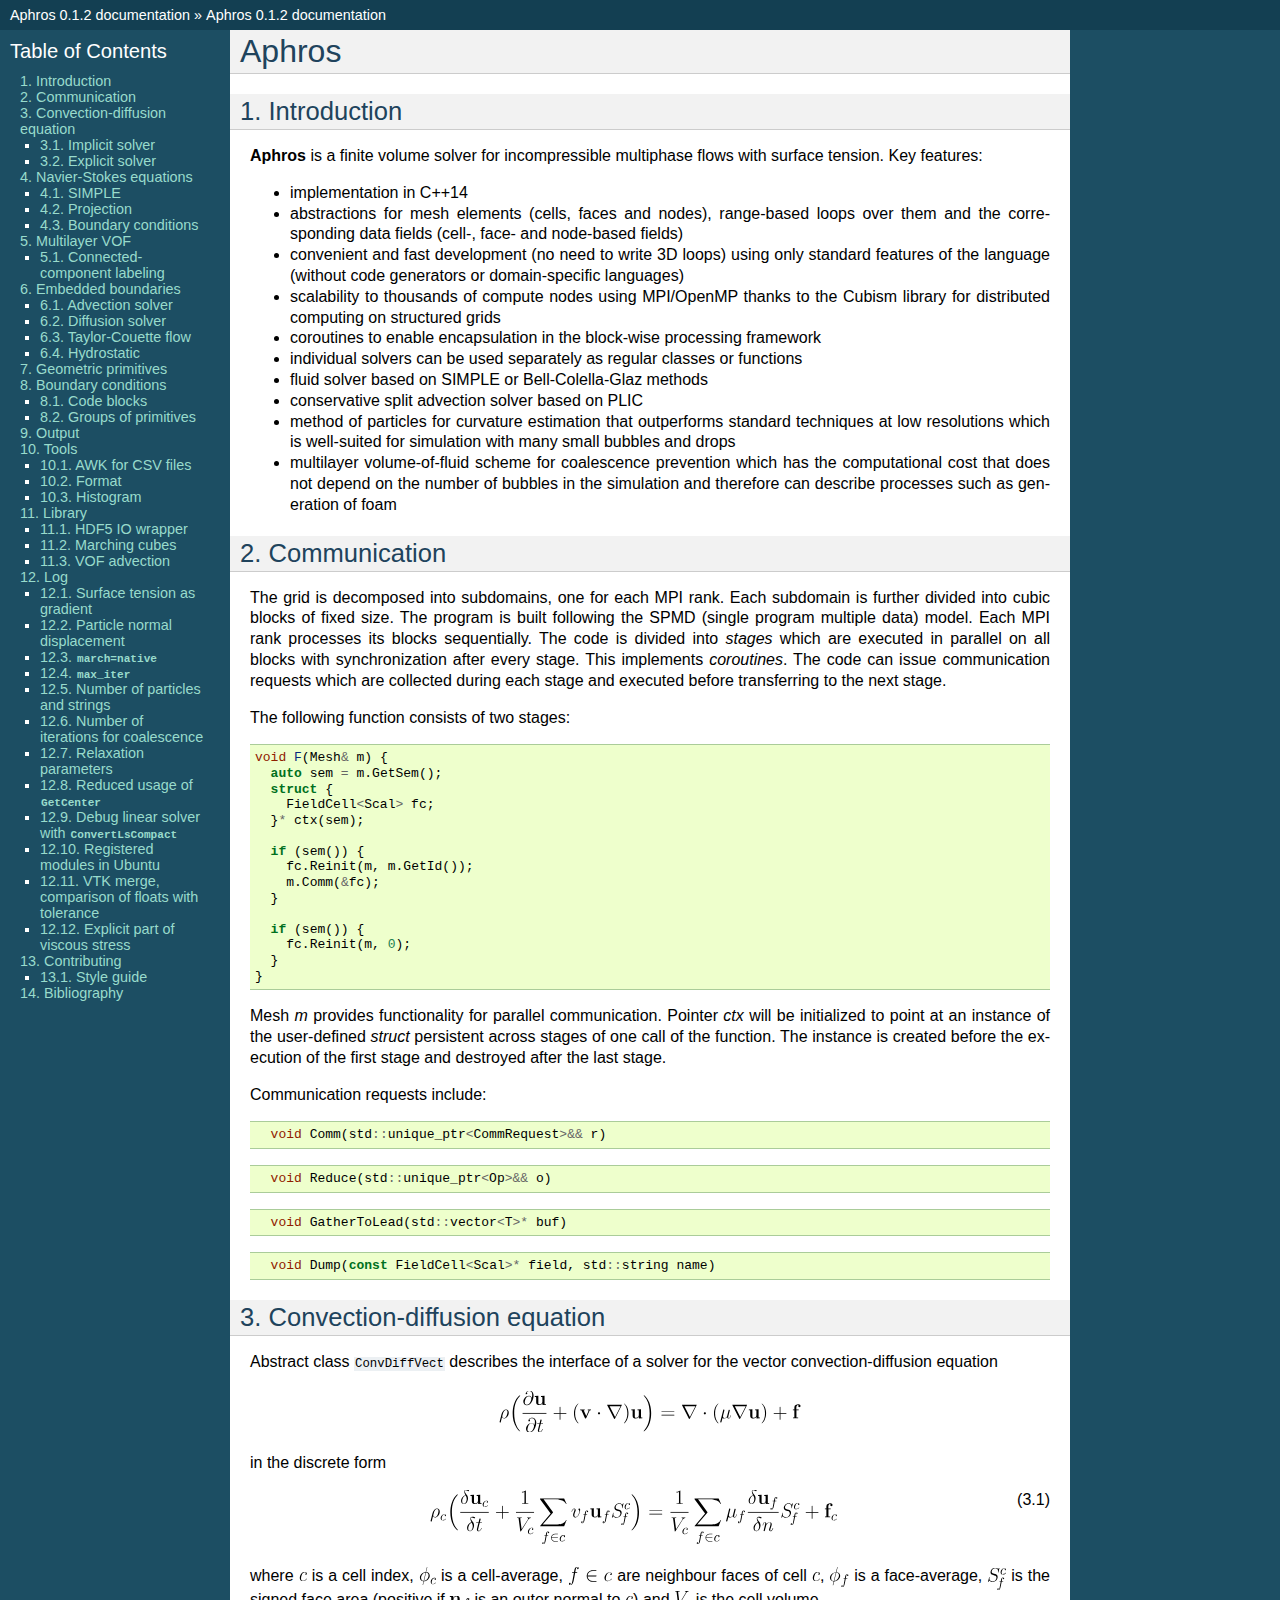
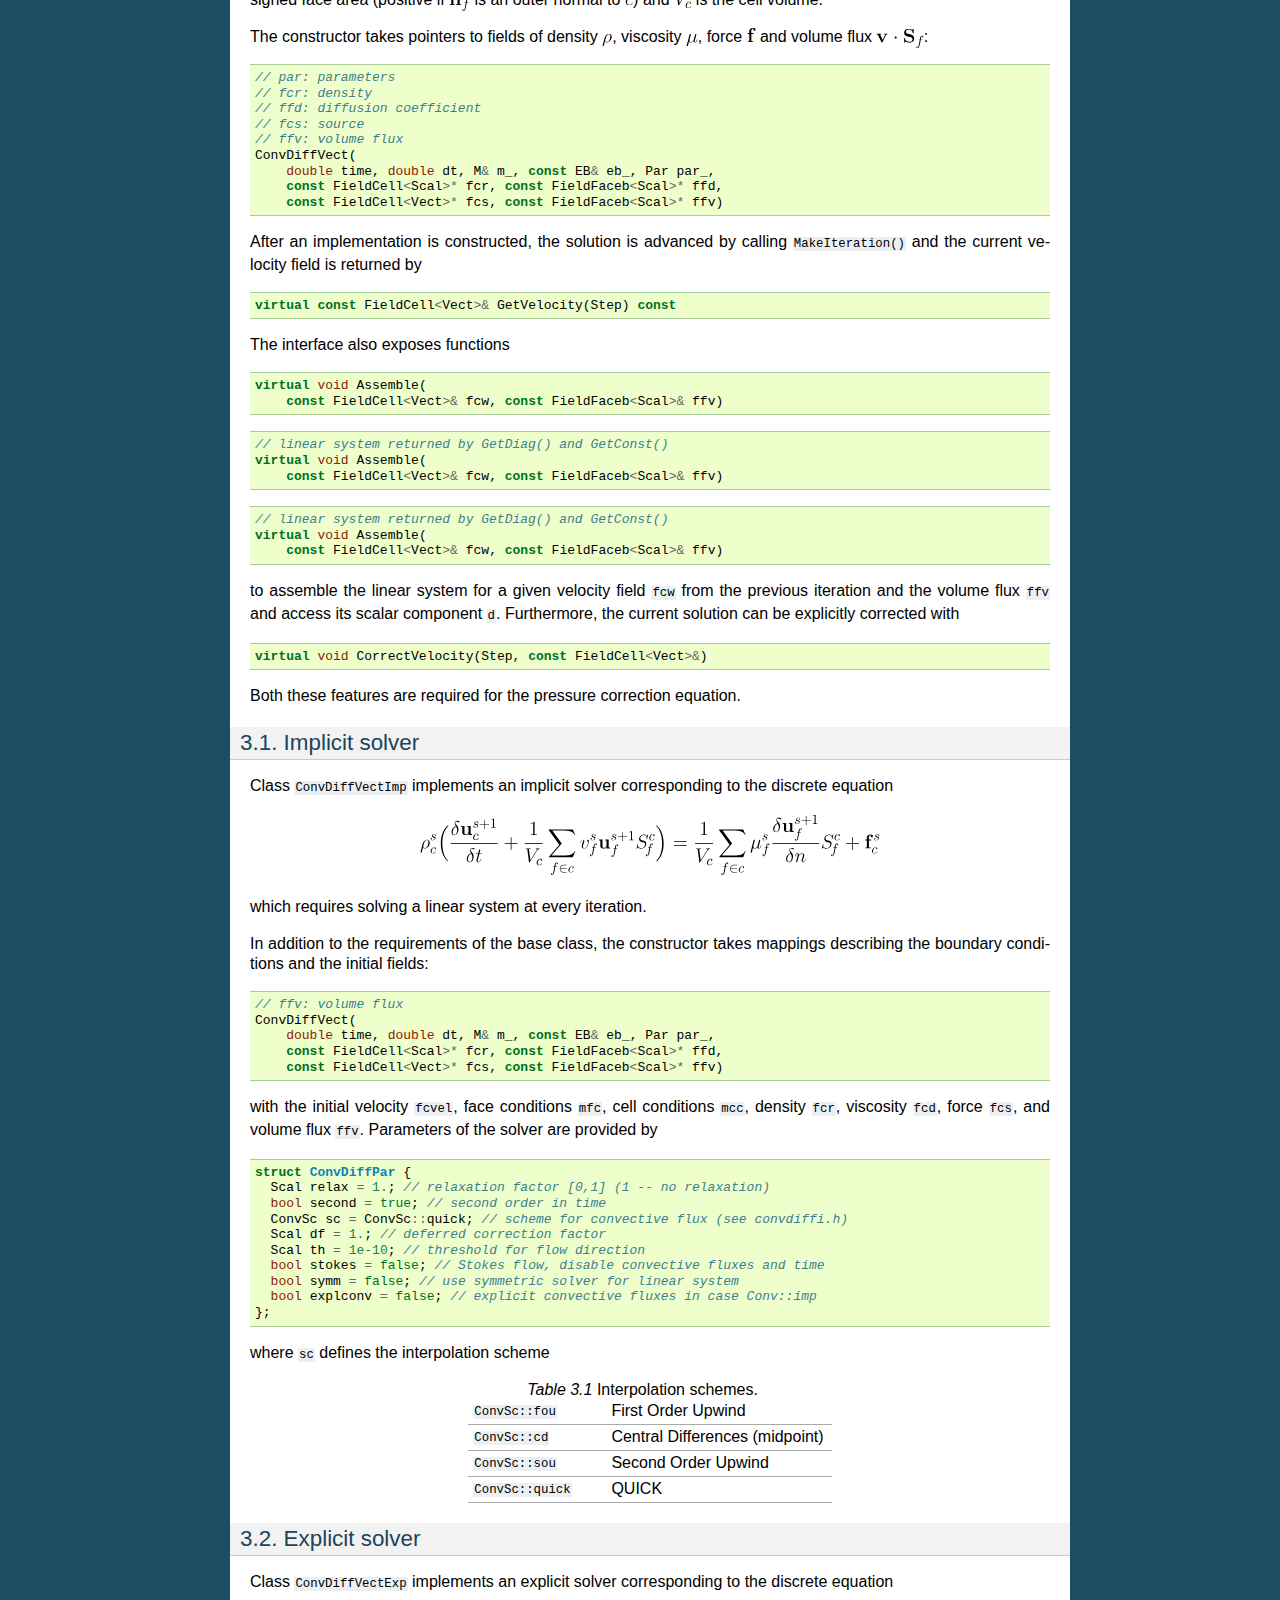
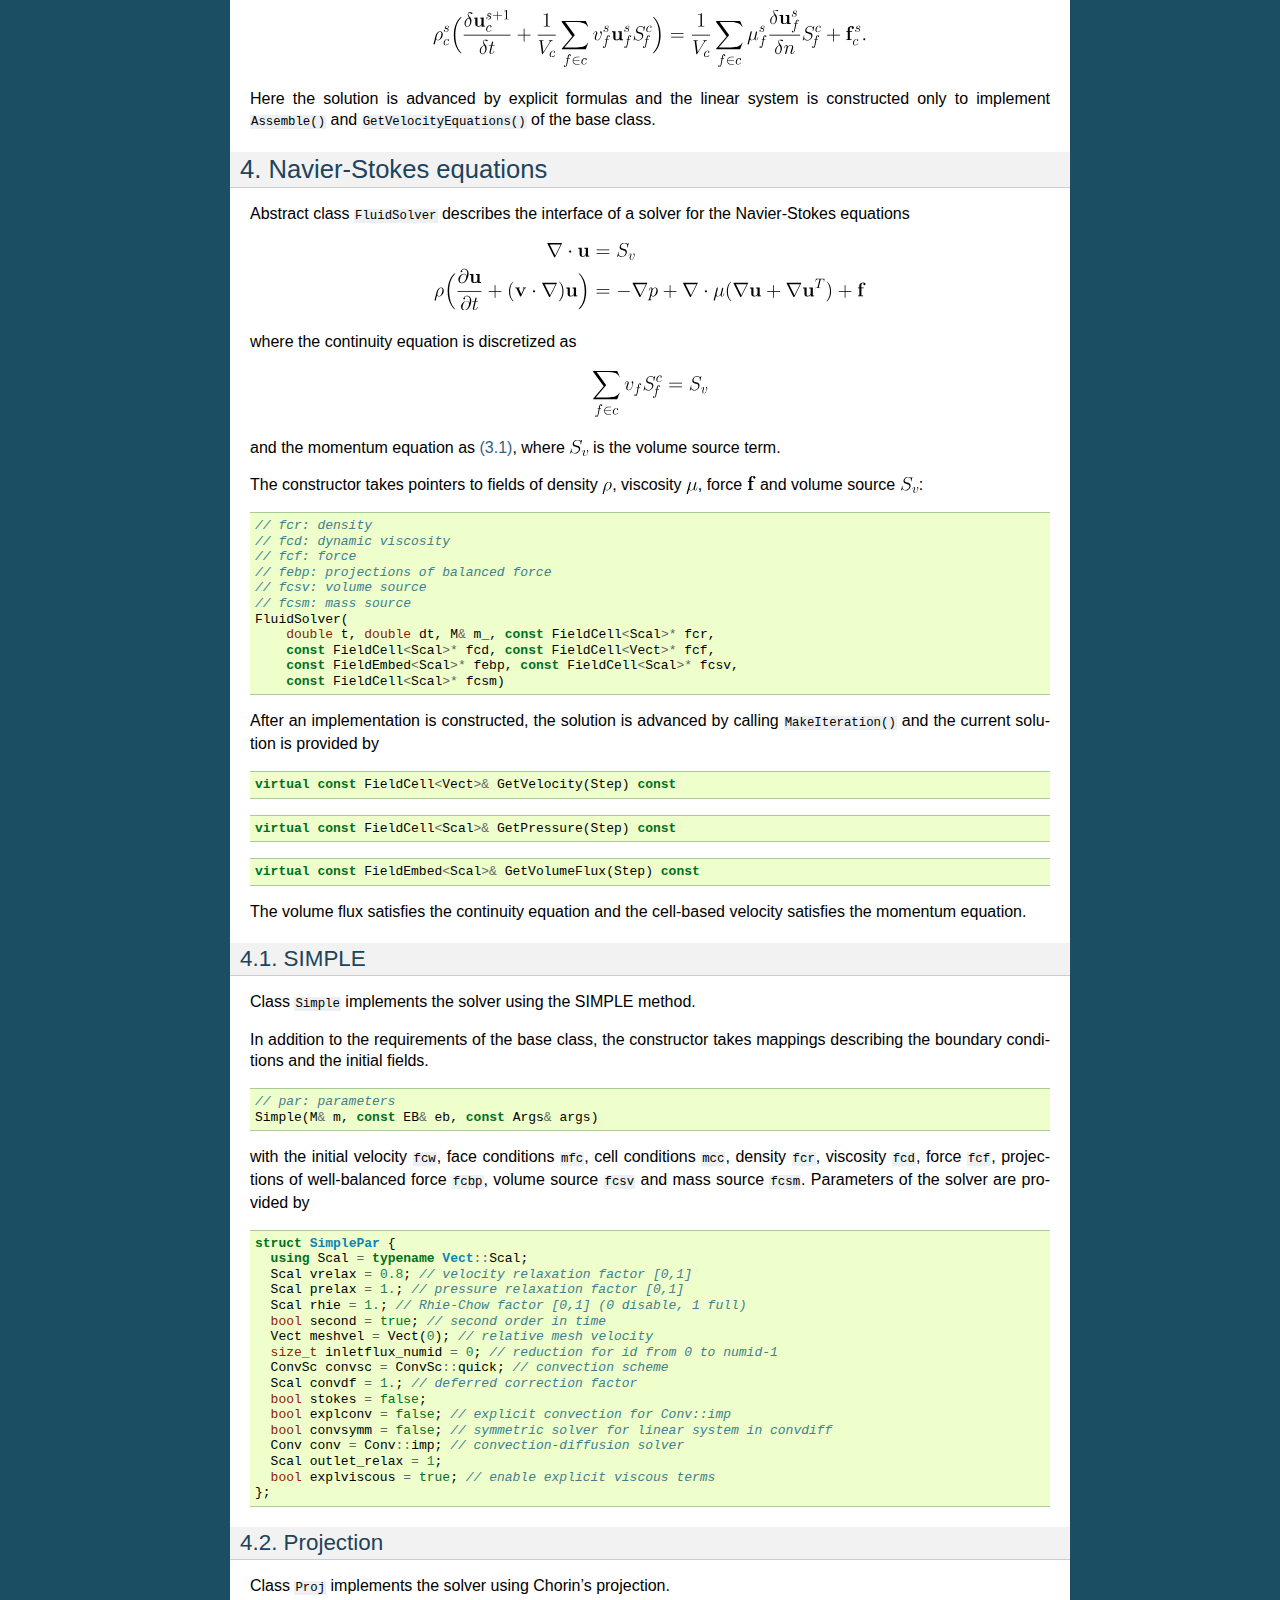
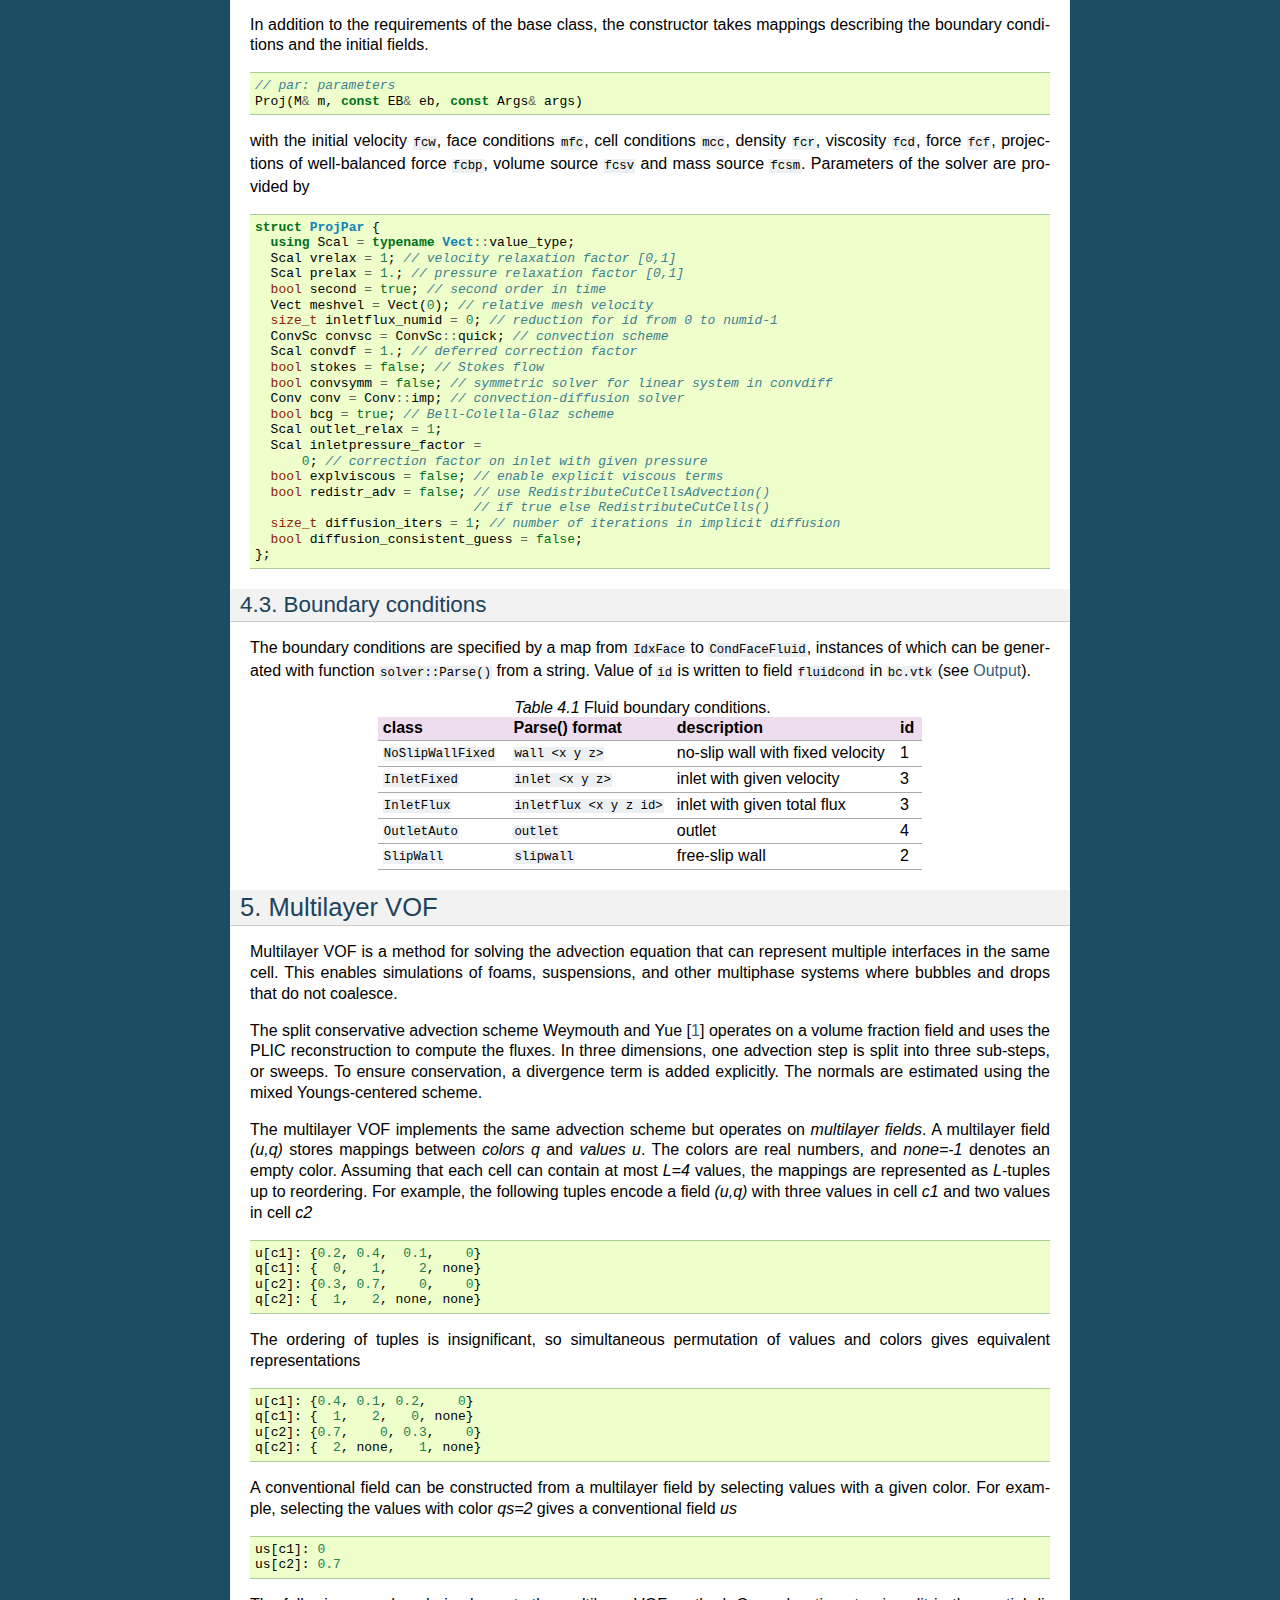
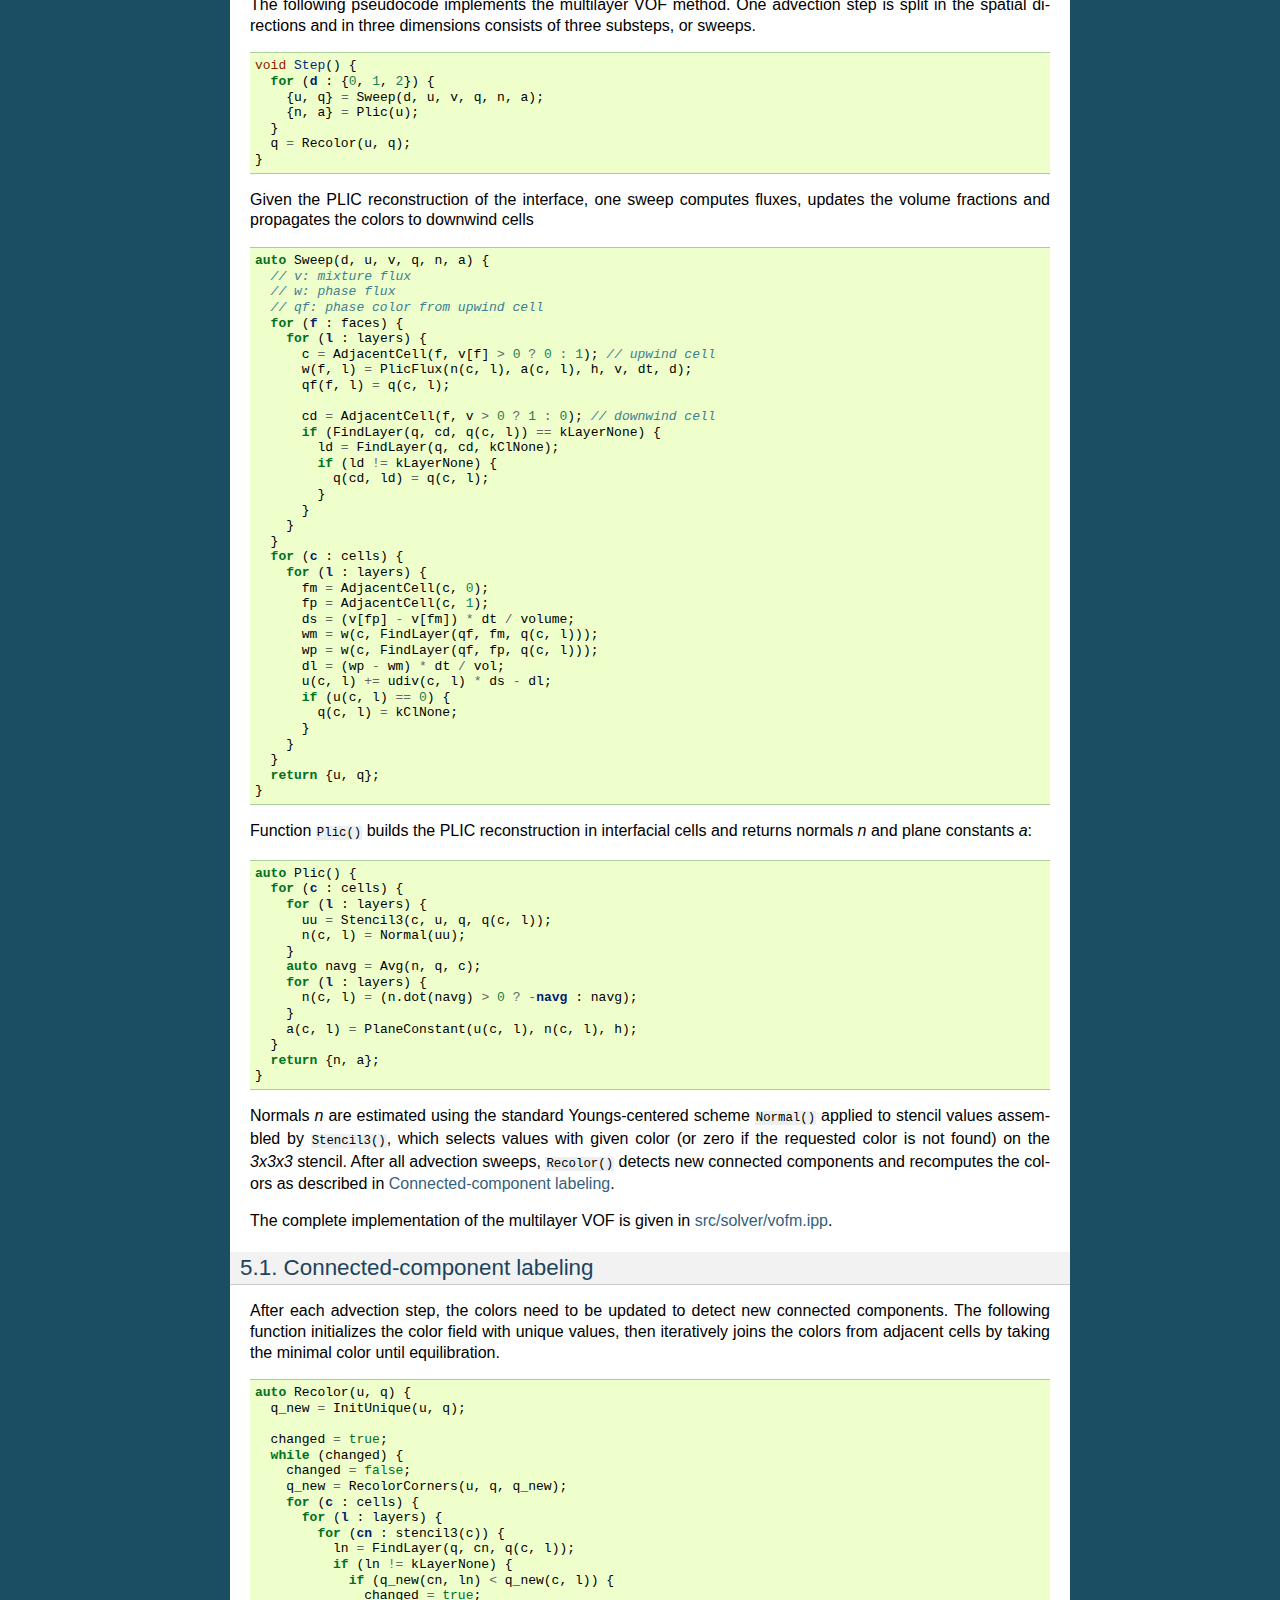
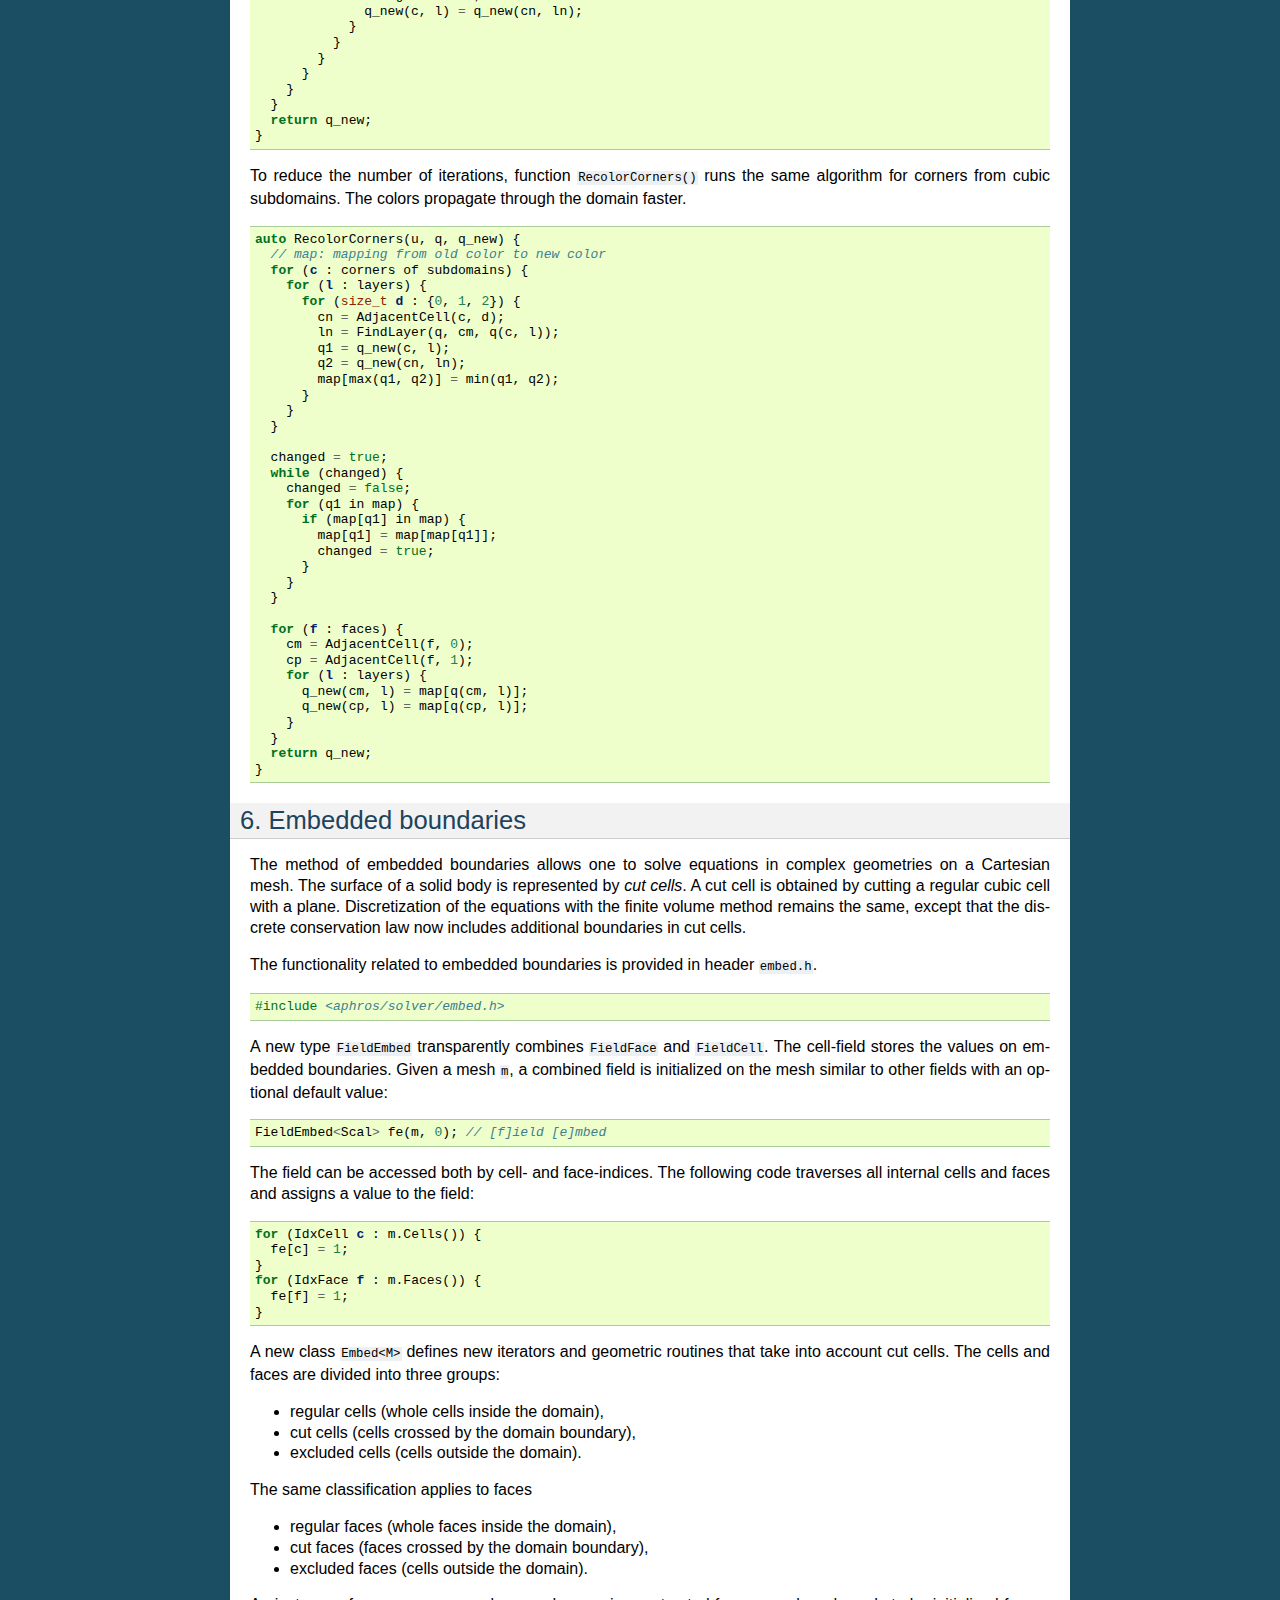
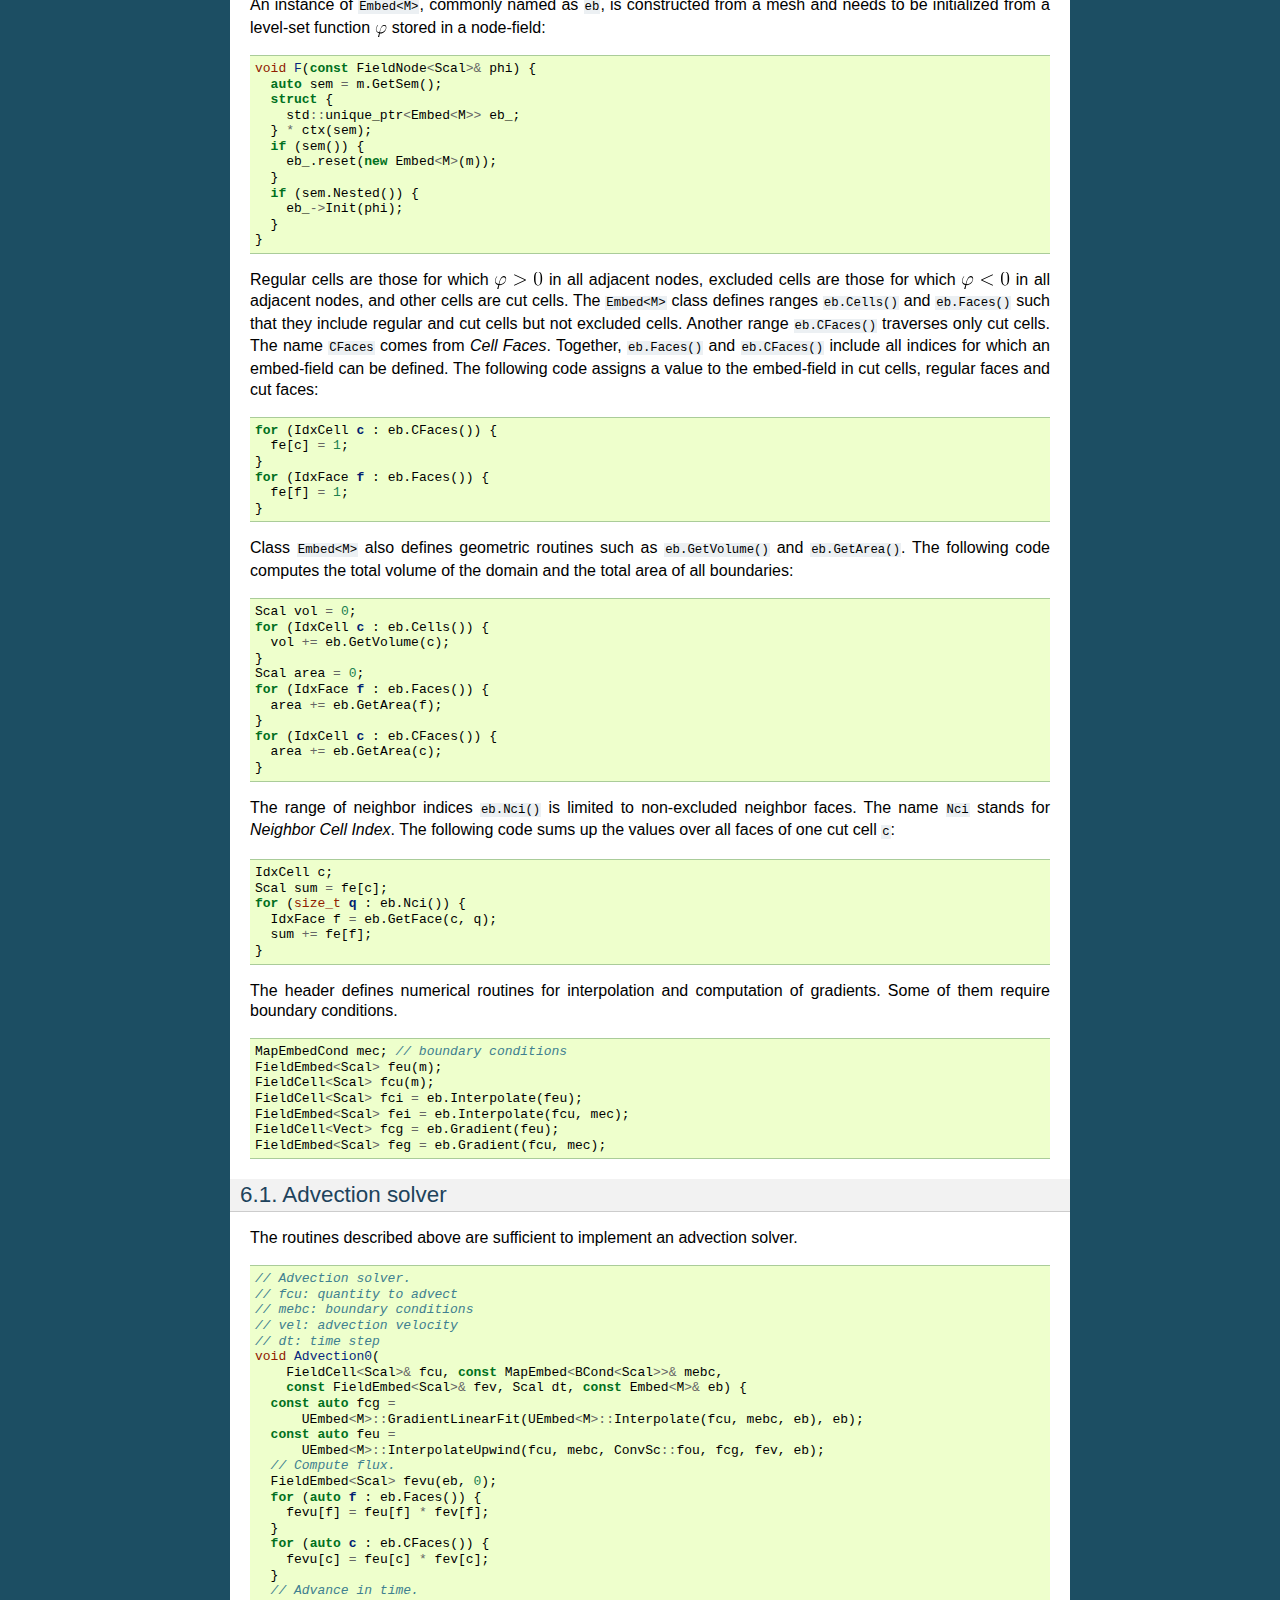
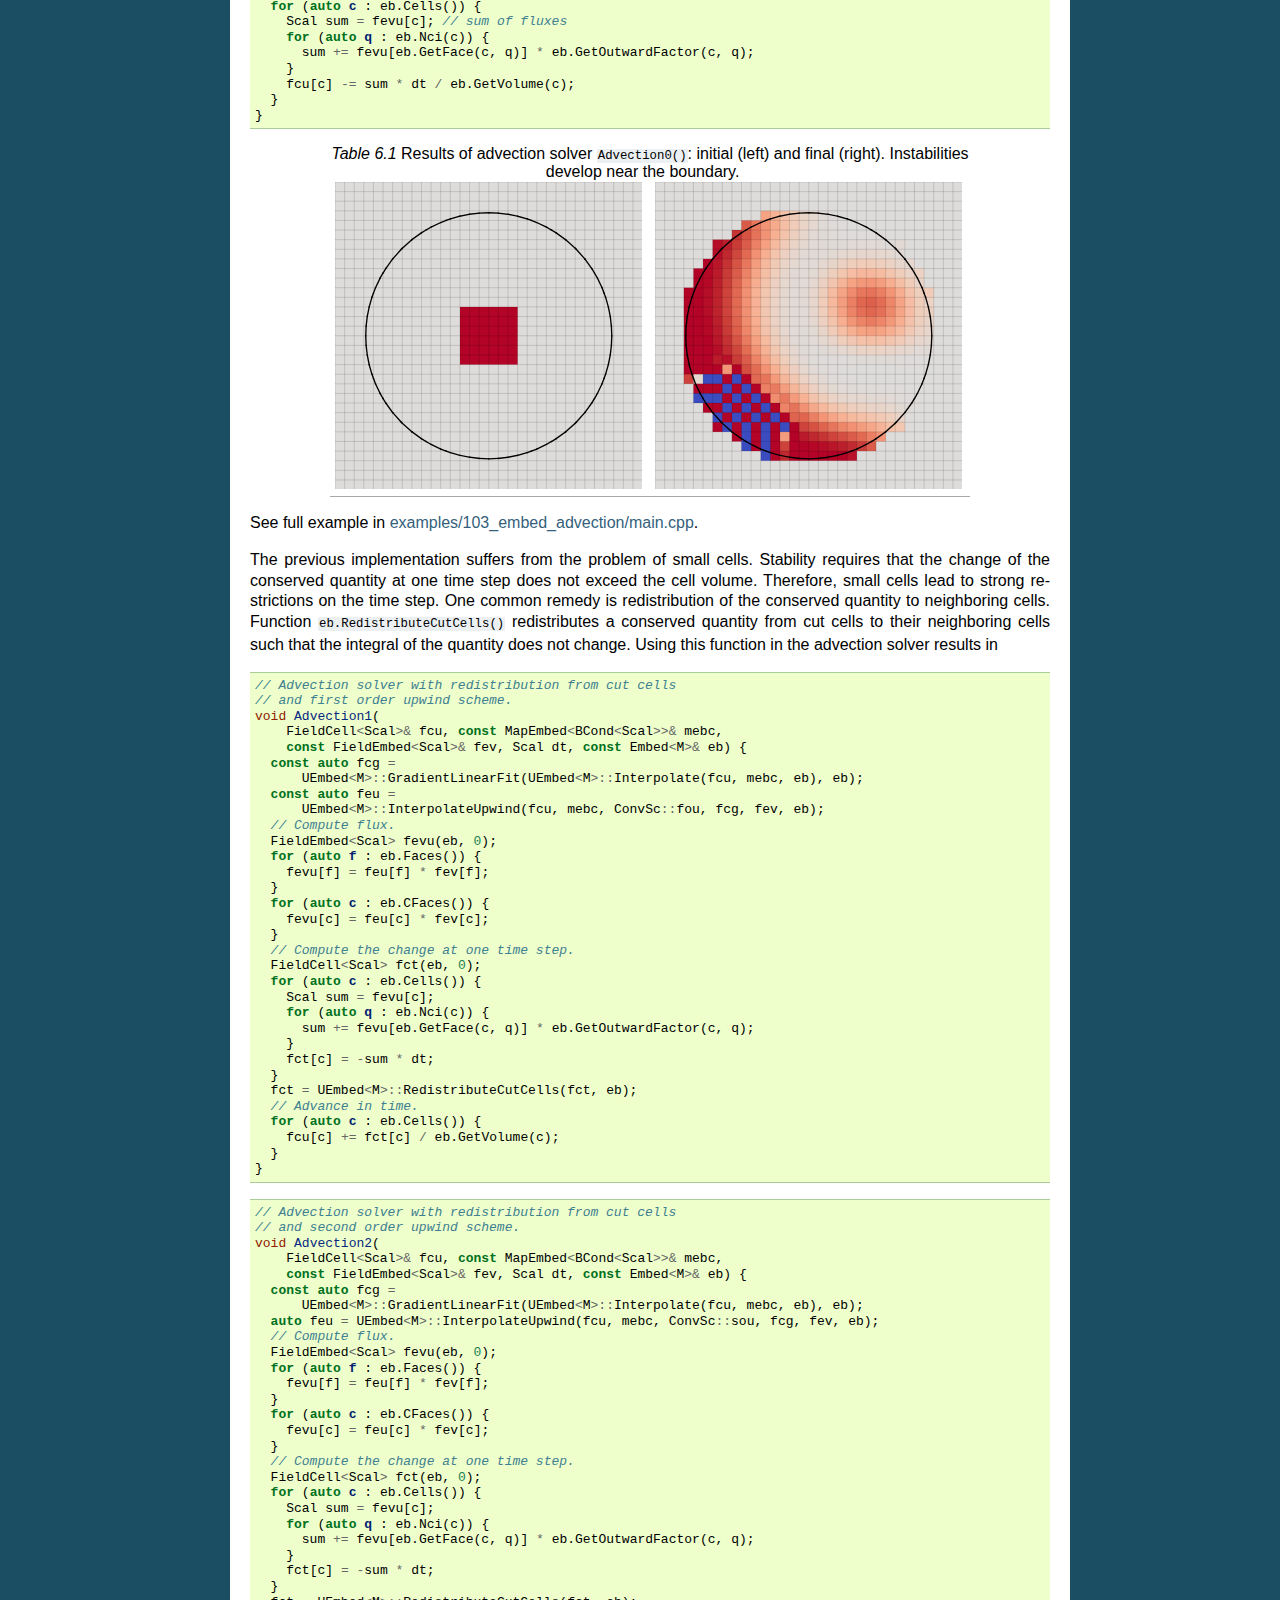
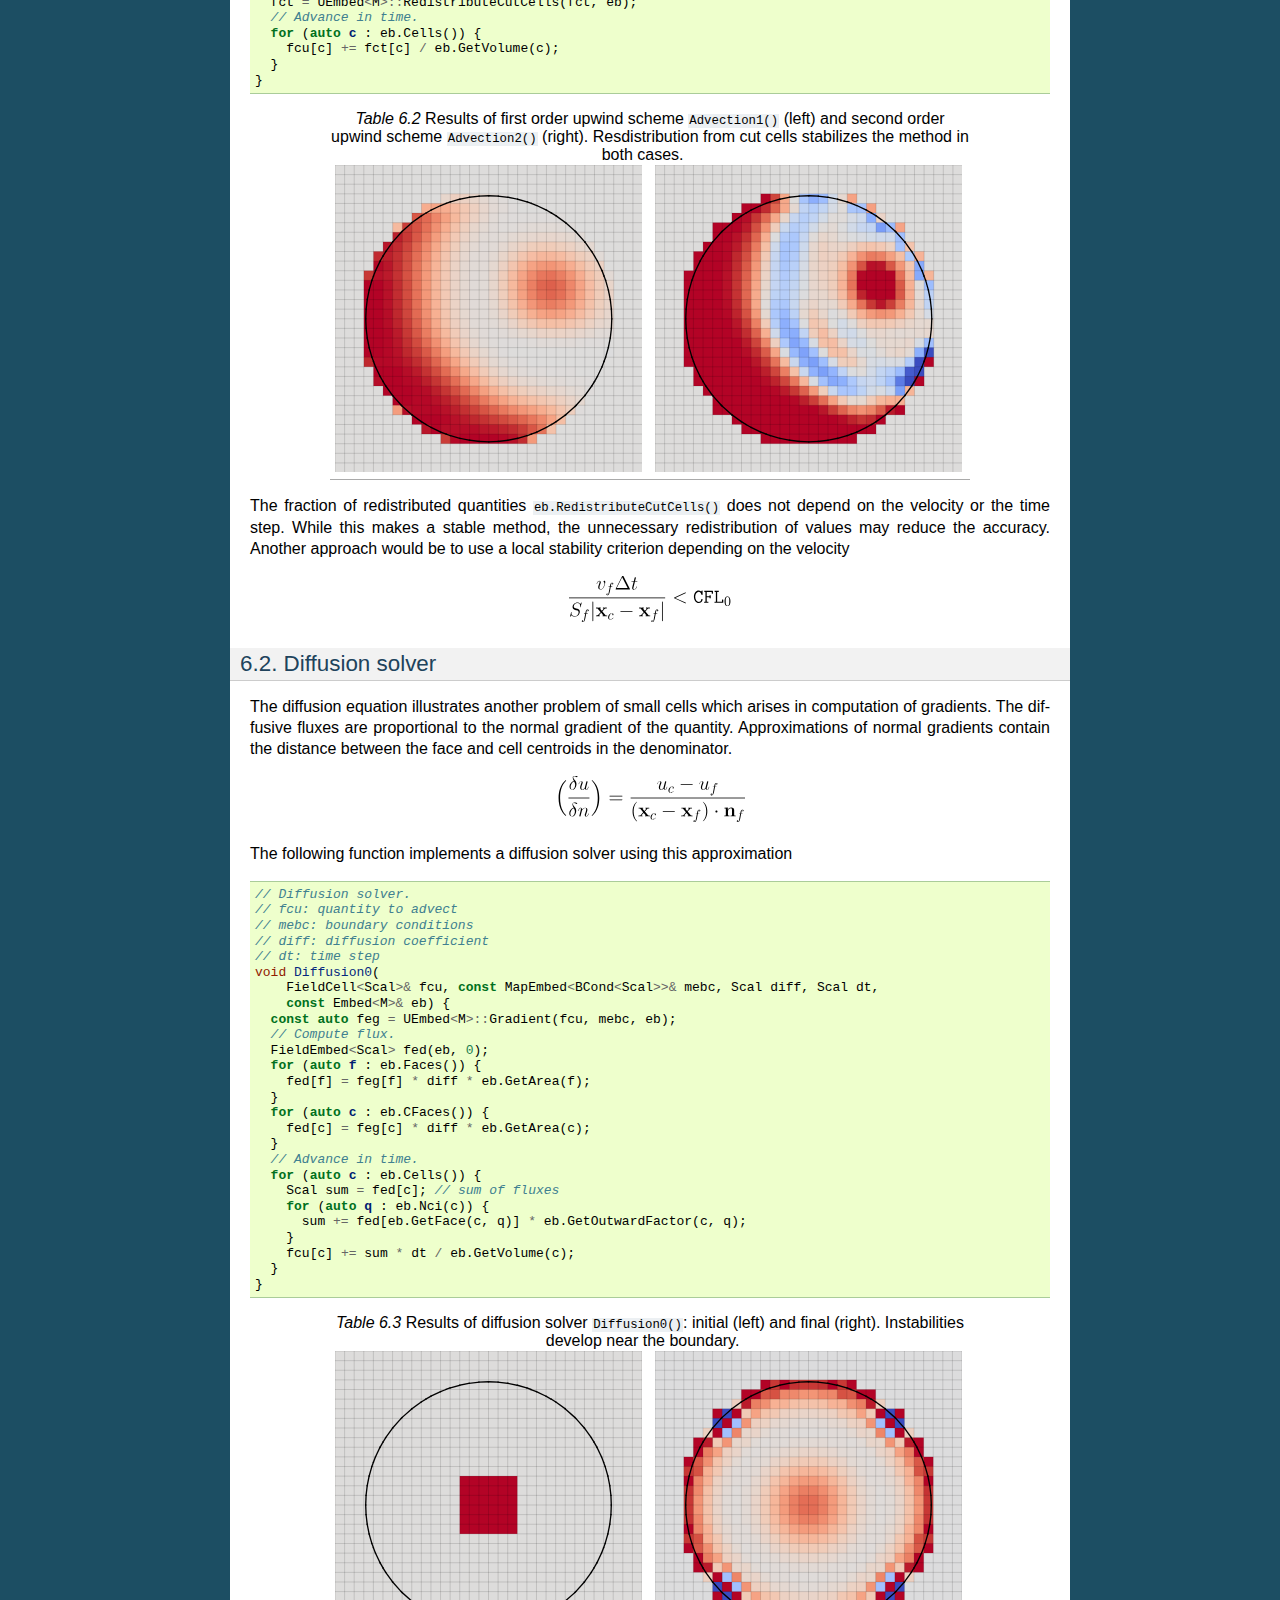
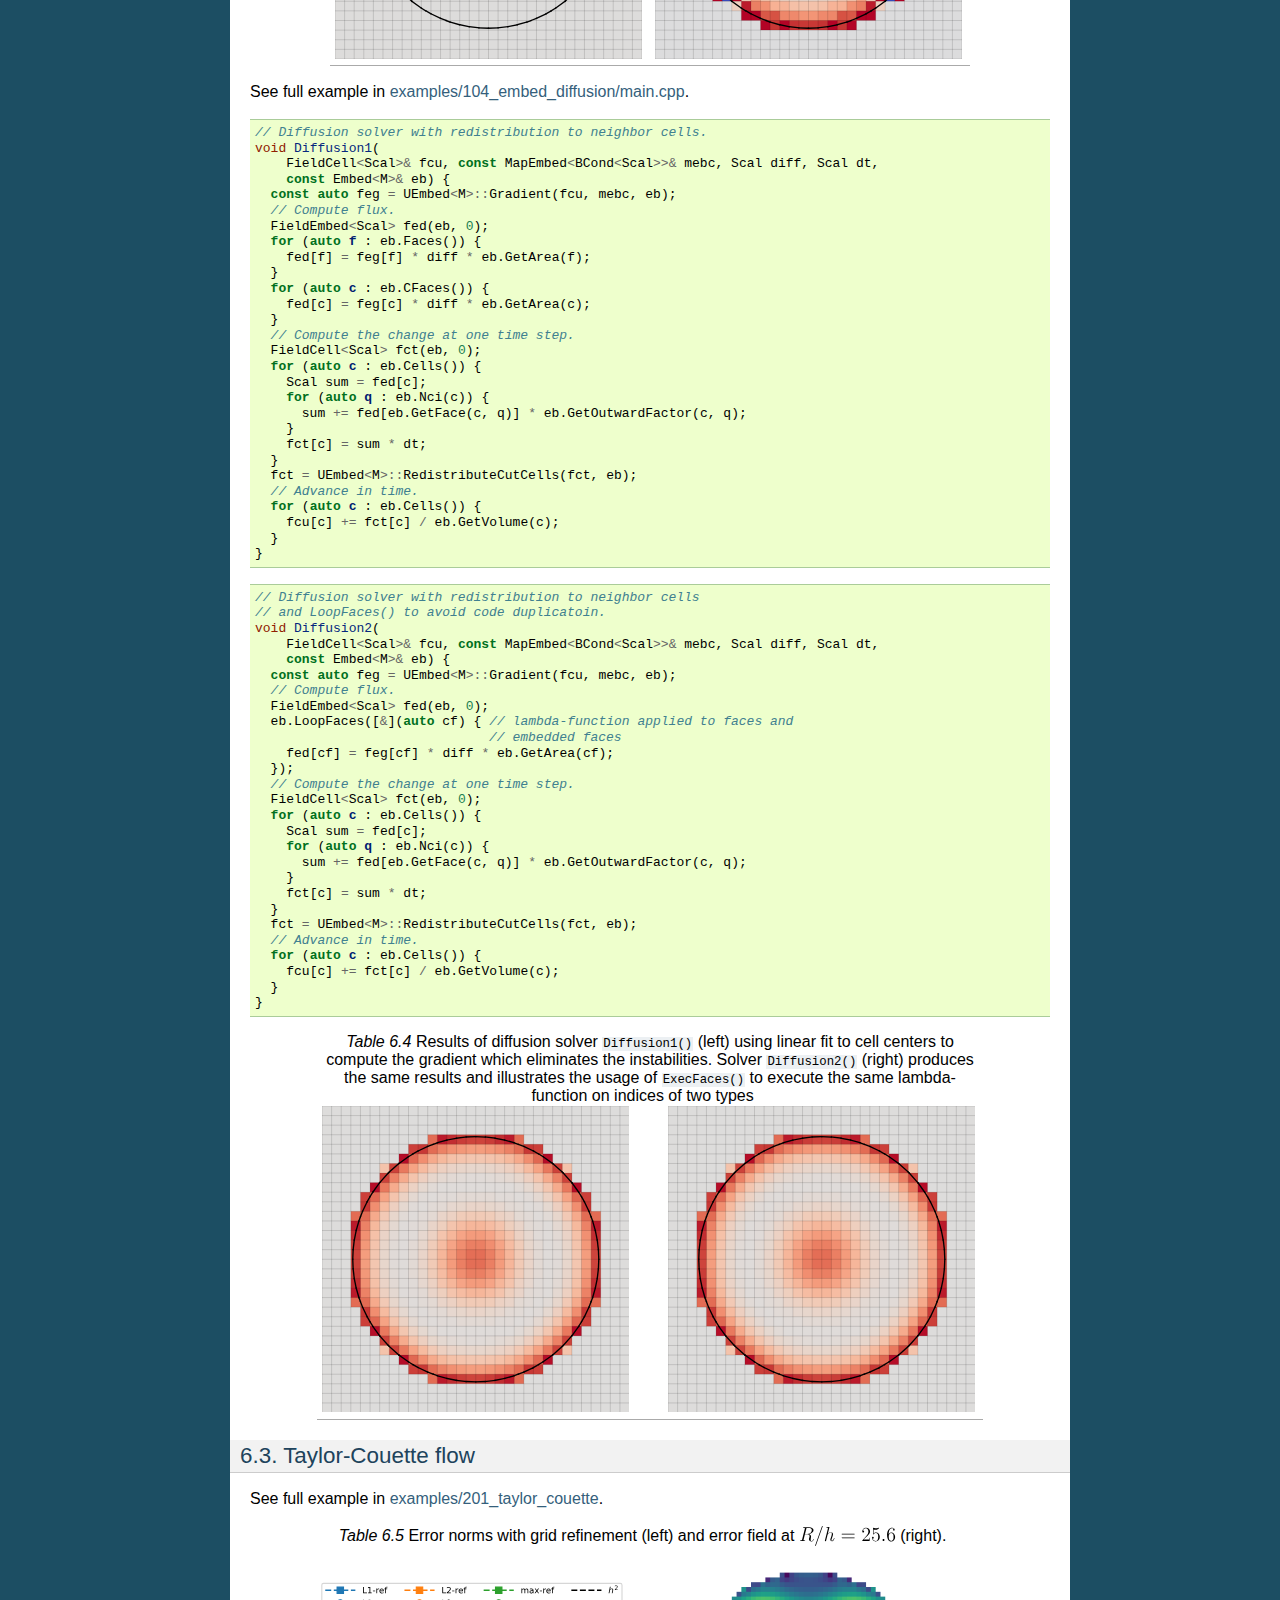
==== commit ca869273: "update from devel ea29c42d" ====
--- a/doc/index.html
+++ b/doc/index.html
@@ -1,16 +1,15 @@
 
 <!DOCTYPE html>
 
-<html>
+<html lang="en">
   <head>
     <meta charset="utf-8" />
     <meta name="viewport" content="width=device-width, initial-scale=1.0" />
-    <title>Aphros documentation</title>
-    <link rel="stylesheet" href="_static/pygments.css" type="text/css" />
-    <link rel="stylesheet" href="_static/classic.css" type="text/css" />
-    <link rel="stylesheet" href="_static/center.css" type="text/css" />
+    <title>Aphros 0.1.2 documentation</title>
+    <link rel="stylesheet" type="text/css" href="_static/pygments.css" />
+    <link rel="stylesheet" type="text/css" href="_static/classic.css" />
     
-    <script id="documentation_options" data-url_root="./" src="_static/documentation_options.js"></script>
+    <script data-url_root="./" id="documentation_options" src="_static/documentation_options.js"></script>
     <script src="_static/jquery.js"></script>
     <script src="_static/underscore.js"></script>
     <script src="_static/doctools.js"></script>
@@ -21,13 +20,14 @@
     <div class="related" role="navigation" aria-label="related navigation">
       <h3>Navigation</h3>
       <ul>
-        <li class="nav-item nav-item-0"><a href="#">Aphros  documentation</a> &#187;</li>
-        <li class="nav-item nav-item-this"><a href="">Aphros  documentation</a></li> 
+        <li class="nav-item nav-item-0"><a href="#">Aphros 0.1.2 documentation</a> &#187;</li>
+        <li class="nav-item nav-item-this"><a href="">Aphros 0.1.2 documentation</a></li> 
       </ul>
     </div>  
 
     <div class="document">
       <div class="documentwrapper">
+        <div class="bodywrapper">
           <div class="body" role="main">
             
   <div class="section" id="aphros">
@@ -35,22 +35,21 @@
 <div class="toctree-wrapper compound">
 <span id="document-intro"></span><div class="section" id="introduction">
 <h2><span class="section-number">1. </span>Introduction<a class="headerlink" href="#introduction" title="Permalink to this headline">¶</a></h2>
-<p><strong>Aphrós</strong> is a finite volume solver for incompressible multiphase flows with
+<p><strong>Aphros</strong> is a finite volume solver for incompressible multiphase flows with
 surface tension. Key features:</p>
 <ul class="simple">
 <li><p>implementation in C++14</p></li>
 <li><p>abstractions for mesh elements (cells, faces and nodes),
 range-based loops over them
 and the corresponding data fields (cell-, face- and node-based fields)</p></li>
-<li><p>convenient and fast development (no need to write x,y,z loops)
+<li><p>convenient and fast development (no need to write 3D loops)
 using only standard features of the language
 (without code generators or domain-specific languages)</p></li>
 <li><p>scalability to thousands of compute nodes using MPI/OpenMP
 thanks to the Cubism library for distributed computing on structured grids</p></li>
 <li><p>coroutines to enable encapsulation in the block-wise processing framework</p></li>
 <li><p>individual solvers can be used separately as regular classes or functions</p></li>
-<li><p>no Python bindings</p></li>
-<li><p>fluid solver based on SIMPLE or Chorin’s projections</p></li>
+<li><p>fluid solver based on SIMPLE or Bell-Colella-Glaz methods</p></li>
 <li><p>conservative split advection solver based on PLIC</p></li>
 <li><p>method of particles for curvature estimation that outperforms
 standard techniques at low resolutions
@@ -229,8 +228,8 @@
 </pre></div>
 </div>
 <p>where <code class="docutils literal notranslate"><span class="pre">sc</span></code> defines the interpolation scheme</p>
-<table class="docutils align-default" id="id1">
-<caption><span class="caption-number">Table 3.1 </span><span class="caption-text">Interpolation schemes.</span><a class="headerlink" href="#id1" title="Permalink to this table">¶</a></caption>
+<table class="docutils align-default" id="t-interp-schemes">
+<caption><span class="caption-number">Table 3.1 </span><span class="caption-text">Interpolation schemes.</span><a class="headerlink" href="#t-interp-schemes" title="Permalink to this table">¶</a></caption>
 <colgroup>
 <col style="width: 38%" />
 <col style="width: 62%" />
@@ -353,6 +352,7 @@
   <span class="kt">bool</span> <span class="n">convsymm</span> <span class="o">=</span> <span class="nb">false</span><span class="p">;</span> <span class="c1">// symmetric solver for linear system in convdiff</span>
   <span class="n">Conv</span> <span class="n">conv</span> <span class="o">=</span> <span class="n">Conv</span><span class="o">::</span><span class="n">imp</span><span class="p">;</span> <span class="c1">// convection-diffusion solver</span>
   <span class="n">Scal</span> <span class="n">outlet_relax</span> <span class="o">=</span> <span class="mi">1</span><span class="p">;</span>
+  <span class="kt">bool</span> <span class="n">explviscous</span> <span class="o">=</span> <span class="nb">true</span><span class="p">;</span> <span class="c1">// enable explicit viscous terms</span>
 <span class="p">};</span>
 </pre></div>
 </div>
@@ -409,8 +409,8 @@
 from a string.
 Value of <code class="docutils literal notranslate"><span class="pre">id</span></code> is written to field <code class="docutils literal notranslate"><span class="pre">fluidcond</span></code> in <code class="docutils literal notranslate"><span class="pre">bc.vtk</span></code>
 (see <a class="reference internal" href="index.html#s-output"><span class="std std-ref">Output</span></a>).</p>
-<span id="t-fluidcond"></span><table class="docutils align-default" id="id1">
-<caption><span class="caption-number">Table 4.1 </span><span class="caption-text">Fluid boundary conditions.</span><a class="headerlink" href="#id1" title="Permalink to this table">¶</a></caption>
+<table class="docutils align-default" id="t-fluid-boundary">
+<caption><span class="caption-number">Table 4.1 </span><span class="caption-text">Fluid boundary conditions.</span><a class="headerlink" href="#t-fluid-boundary" title="Permalink to this table">¶</a></caption>
 <colgroup>
 <col style="width: 24%" />
 <col style="width: 30%" />
@@ -460,7 +460,7 @@
 that can represent multiple interfaces in the same cell.
 This enables simulations of foams, suspensions,
 and other multiphase systems where bubbles and drops that do not coalesce.</p>
-<p>The split conservative advection scheme <a class="reference internal" href="index.html#weymouth2010" id="id1"><span>[weymouth2010]</span></a> operates on a volume
+<p>The split conservative advection scheme <span id="id1">Weymouth and Yue [<a class="reference internal" href="index.html#id2" title="Gabriel D Weymouth and Dick K-P Yue. Conservative volume-of-fluid method for free-surface simulations on cartesian-grids. Journal of Computational Physics, 229(8):2853–2865, 2010.">1</a>]</span> operates on a volume
 fraction field and uses the PLIC reconstruction to compute the fluxes.
 In three dimensions, one advection step is split into three sub-steps, or
 sweeps. To ensure conservation, a divergence term is added explicitly.
@@ -498,7 +498,7 @@
 <p>The following pseudocode implements the multilayer VOF method.
 One advection step is split in the spatial directions
 and in three dimensions consists of three substeps, or sweeps.</p>
-<div class="highlight-c++ notranslate"><div class="highlight"><pre><span></span><span class="kt">void</span> <span class="nf">Step</span><span class="p">()</span> <span class="p">{</span>
+<div class="highlight-cpp notranslate"><div class="highlight"><pre><span></span><span class="kt">void</span> <span class="nf">Step</span><span class="p">()</span> <span class="p">{</span>
   <span class="k">for</span> <span class="p">(</span><span class="nl">d</span> <span class="p">:</span> <span class="p">{</span><span class="mi">0</span><span class="p">,</span> <span class="mi">1</span><span class="p">,</span> <span class="mi">2</span><span class="p">})</span> <span class="p">{</span>
     <span class="p">{</span><span class="n">u</span><span class="p">,</span> <span class="n">q</span><span class="p">}</span> <span class="o">=</span> <span class="n">Sweep</span><span class="p">(</span><span class="n">d</span><span class="p">,</span> <span class="n">u</span><span class="p">,</span> <span class="n">v</span><span class="p">,</span> <span class="n">q</span><span class="p">,</span> <span class="n">n</span><span class="p">,</span> <span class="n">a</span><span class="p">);</span>
     <span class="p">{</span><span class="n">n</span><span class="p">,</span> <span class="n">a</span><span class="p">}</span> <span class="o">=</span> <span class="n">Plic</span><span class="p">(</span><span class="n">u</span><span class="p">);</span>
@@ -510,7 +510,7 @@
 <p>Given the PLIC reconstruction of the interface,
 one sweep computes fluxes, updates the volume fractions
 and propagates the colors to downwind cells</p>
-<div class="highlight-c++ notranslate"><div class="highlight"><pre><span></span><span class="k">auto</span> <span class="nf">Sweep</span><span class="p">(</span><span class="n">d</span><span class="p">,</span> <span class="n">u</span><span class="p">,</span> <span class="n">v</span><span class="p">,</span> <span class="n">q</span><span class="p">,</span> <span class="n">n</span><span class="p">,</span> <span class="n">a</span><span class="p">)</span> <span class="p">{</span>
+<div class="highlight-cpp notranslate"><div class="highlight"><pre><span></span><span class="k">auto</span> <span class="n">Sweep</span><span class="p">(</span><span class="n">d</span><span class="p">,</span> <span class="n">u</span><span class="p">,</span> <span class="n">v</span><span class="p">,</span> <span class="n">q</span><span class="p">,</span> <span class="n">n</span><span class="p">,</span> <span class="n">a</span><span class="p">)</span> <span class="p">{</span>
   <span class="c1">// v: mixture flux</span>
   <span class="c1">// w: phase flux</span>
   <span class="c1">// qf: phase color from upwind cell</span>
@@ -549,7 +549,7 @@
 </div>
 <p>Function <code class="docutils literal notranslate"><span class="pre">Plic()</span></code> builds the PLIC reconstruction in interfacial cells
 and returns normals <em>n</em> and plane constants <em>a</em>:</p>
-<div class="highlight-c++ notranslate"><div class="highlight"><pre><span></span><span class="k">auto</span> <span class="nf">Plic</span><span class="p">()</span> <span class="p">{</span>
+<div class="highlight-cpp notranslate"><div class="highlight"><pre><span></span><span class="k">auto</span> <span class="n">Plic</span><span class="p">()</span> <span class="p">{</span>
   <span class="k">for</span> <span class="p">(</span><span class="nl">c</span> <span class="p">:</span> <span class="n">cells</span><span class="p">)</span> <span class="p">{</span>
     <span class="k">for</span> <span class="p">(</span><span class="nl">l</span> <span class="p">:</span> <span class="n">layers</span><span class="p">)</span> <span class="p">{</span>
       <span class="n">uu</span> <span class="o">=</span> <span class="n">Stencil3</span><span class="p">(</span><span class="n">c</span><span class="p">,</span> <span class="n">u</span><span class="p">,</span> <span class="n">q</span><span class="p">,</span> <span class="n">q</span><span class="p">(</span><span class="n">c</span><span class="p">,</span> <span class="n">l</span><span class="p">));</span>
@@ -580,7 +580,7 @@
 connected components.  The following function initializes the color field with
 unique values, then iteratively joins the colors from adjacent cells by taking
 the minimal color until equilibration.</p>
-<div class="highlight-c++ notranslate"><div class="highlight"><pre><span></span><span class="k">auto</span> <span class="nf">Recolor</span><span class="p">(</span><span class="n">u</span><span class="p">,</span> <span class="n">q</span><span class="p">)</span> <span class="p">{</span>
+<div class="highlight-cpp notranslate"><div class="highlight"><pre><span></span><span class="k">auto</span> <span class="n">Recolor</span><span class="p">(</span><span class="n">u</span><span class="p">,</span> <span class="n">q</span><span class="p">)</span> <span class="p">{</span>
   <span class="n">q_new</span> <span class="o">=</span> <span class="n">InitUnique</span><span class="p">(</span><span class="n">u</span><span class="p">,</span> <span class="n">q</span><span class="p">);</span>
 
   <span class="n">changed</span> <span class="o">=</span> <span class="nb">true</span><span class="p">;</span>
@@ -608,7 +608,7 @@
 <p>To reduce the number of iterations, function <code class="docutils literal notranslate"><span class="pre">RecolorCorners()</span></code>
 runs the same algorithm for corners from cubic subdomains.
 The colors propagate through the domain faster.</p>
-<div class="highlight-c++ notranslate"><div class="highlight"><pre><span></span><span class="k">auto</span> <span class="nf">RecolorCorners</span><span class="p">(</span><span class="n">u</span><span class="p">,</span> <span class="n">q</span><span class="p">,</span> <span class="n">q_new</span><span class="p">)</span> <span class="p">{</span>
+<div class="highlight-cpp notranslate"><div class="highlight"><pre><span></span><span class="k">auto</span> <span class="n">RecolorCorners</span><span class="p">(</span><span class="n">u</span><span class="p">,</span> <span class="n">q</span><span class="p">,</span> <span class="n">q_new</span><span class="p">)</span> <span class="p">{</span>
   <span class="c1">// map: mapping from old color to new color</span>
   <span class="k">for</span> <span class="p">(</span><span class="nl">c</span> <span class="p">:</span> <span class="n">corners</span> <span class="n">of</span> <span class="n">subdomains</span><span class="p">)</span> <span class="p">{</span>
     <span class="k">for</span> <span class="p">(</span><span class="nl">l</span> <span class="p">:</span> <span class="n">layers</span><span class="p">)</span> <span class="p">{</span>
@@ -804,9 +804,8 @@
 <span class="p">}</span>
 </pre></div>
 </div>
-<table class="docutils align-center" id="id1">
-<caption><span class="caption-number">Table 6.1 </span><span class="caption-text">Results of advection solver <code class="docutils literal notranslate"><span class="pre">Advection0()</span></code>:
-initial (left) and final (right). Instabilities develop near the boundary.</span><a class="headerlink" href="#id1" title="Permalink to this table">¶</a></caption>
+<table class="docutils align-center" id="t-results-of-advection">
+<caption><span class="caption-number">Table 6.1 </span><span class="caption-text">Results of advection solver <code class="docutils literal notranslate"><span class="pre">Advection0()</span></code>: initial (left) and final (right). Instabilities develop near the boundary.</span><a class="headerlink" href="#t-results-of-advection" title="Permalink to this table">¶</a></caption>
 <colgroup>
 <col style="width: 50%" />
 <col style="width: 50%" />
@@ -895,10 +894,11 @@
 <span class="p">}</span>
 </pre></div>
 </div>
-<table class="docutils align-center" id="id2">
-<caption><span class="caption-number">Table 6.2 </span><span class="caption-text">Results of first order upwind scheme <code class="docutils literal notranslate"><span class="pre">Advection1()</span></code> (left)
-and second order upwind scheme <code class="docutils literal notranslate"><span class="pre">Advection2()</span></code> (right).
-Resdistribution from cut cells stabilizes the method in both cases.</span><a class="headerlink" href="#id2" title="Permalink to this table">¶</a></caption>
+<table class="docutils align-center" id="t-results-of-first0">
+<caption><span class="caption-number">Table 6.2 </span><span class="caption-text">Results of first order upwind scheme <code class="docutils literal notranslate"><span class="pre">Advection1()</span></code>
+        (left) and second order upwind scheme <code class="docutils literal notranslate"><span class="pre">Advection2()</span></code>
+        (right). Resdistribution from cut cells stabilizes the
+        method in both cases.</span><a class="headerlink" href="#t-results-of-first0" title="Permalink to this table">¶</a></caption>
 <colgroup>
 <col style="width: 50%" />
 <col style="width: 50%" />
@@ -956,9 +956,10 @@
 <span class="p">}</span>
 </pre></div>
 </div>
-<table class="docutils align-center" id="id3">
-<caption><span class="caption-number">Table 6.3 </span><span class="caption-text">Results of diffusion solver <code class="docutils literal notranslate"><span class="pre">Diffusion0()</span></code>:
-initial (left) and final (right). Instabilities develop near the boundary.</span><a class="headerlink" href="#id3" title="Permalink to this table">¶</a></caption>
+<table class="docutils align-center" id="t-results-of-diffusion0">
+<caption><span class="caption-number">Table 6.3 </span><span class="caption-text">Results of diffusion solver <code class="docutils literal notranslate"><span class="pre">Diffusion0()</span></code>: initial
+        (left) and final (right). Instabilities develop near the
+        boundary.</span><a class="headerlink" href="#t-results-of-diffusion0" title="Permalink to this table">¶</a></caption>
 <colgroup>
 <col style="width: 50%" />
 <col style="width: 50%" />
@@ -1029,13 +1030,13 @@
 <span class="p">}</span>
 </pre></div>
 </div>
-<table class="docutils align-center" id="id4">
-<caption><span class="caption-number">Table 6.4 </span><span class="caption-text">Results of diffusion solver <code class="docutils literal notranslate"><span class="pre">Diffusion1()</span></code> (left)
-using linear fit to cell centers to compute the gradient
-which eliminates the instabilities.
-Solver <code class="docutils literal notranslate"><span class="pre">Diffusion2()</span></code> (right) produces the same results
-and illustrates the usage of <code class="docutils literal notranslate"><span class="pre">ExecFaces()</span></code>
-to execute the same lambda-function on indices of two types</span><a class="headerlink" href="#id4" title="Permalink to this table">¶</a></caption>
+<table class="docutils align-center" id="t-results-of-diffusion1">
+<caption><span class="caption-number">Table 6.4 </span><span class="caption-text">Results of diffusion solver <code class="docutils literal notranslate"><span class="pre">Diffusion1()</span></code> (left) using
+        linear fit to cell centers to compute the gradient which
+        eliminates the instabilities.  Solver <code class="docutils literal notranslate"><span class="pre">Diffusion2()</span></code>
+        (right) produces the same results and illustrates the usage
+        of <code class="docutils literal notranslate"><span class="pre">ExecFaces()</span></code> to execute the same lambda-function on
+        indices of two types</span><a class="headerlink" href="#t-results-of-diffusion1" title="Permalink to this table">¶</a></caption>
 <colgroup>
 <col style="width: 52%" />
 <col style="width: 48%" />
@@ -1050,8 +1051,8 @@
 <div class="section" id="taylor-couette-flow">
 <h3><span class="section-number">6.3. </span>Taylor-Couette flow<a class="headerlink" href="#taylor-couette-flow" title="Permalink to this headline">¶</a></h3>
 <p>See full example in <a class="reference external" href="https://github.com/cselab/aphros/blob/master/examples/201_taylor_couette">examples/201_taylor_couette</a>.</p>
-<table class="docutils align-center" id="id5">
-<caption><span class="caption-number">Table 6.5 </span><span class="caption-text">Error norms with grid refinement (left) and error field at <img class="math" src="_images/math/e0aee9e6904d698bbcbeb4c7cc4dca52d34d67d9.svg" alt="R/h=25.6" style="vertical-align: -5px"/> (right).</span><a class="headerlink" href="#id5" title="Permalink to this table">¶</a></caption>
+<table class="docutils align-center" id="t-error-norms">
+<caption><span class="caption-number">Table 6.5 </span><span class="caption-text">Error norms with grid refinement (left) and error field at <img class="math" src="_images/math/e0aee9e6904d698bbcbeb4c7cc4dca52d34d67d9.svg" alt="R/h=25.6" style="vertical-align: -5px"/> (right).</span><a class="headerlink" href="#t-error-norms" title="Permalink to this table">¶</a></caption>
 <colgroup>
 <col style="width: 50%" />
 <col style="width: 50%" />
@@ -1068,8 +1069,8 @@
 <div class="section" id="single-phase">
 <h4><span class="section-number">6.4.1. </span>Single-phase<a class="headerlink" href="#single-phase" title="Permalink to this headline">¶</a></h4>
 <p>See full example in <a class="reference external" href="https://github.com/cselab/aphros/blob/master/examples/203_hydrostatic">examples/203_hydrostatic</a>.</p>
-<table class="docutils align-center" id="id6">
-<caption><span class="caption-number">Table 6.6 </span><span class="caption-text">Pressure (left) and velocity (right).</span><a class="headerlink" href="#id6" title="Permalink to this table">¶</a></caption>
+<table class="docutils align-center" id="t-pressure">
+<caption><span class="caption-number">Table 6.6 </span><span class="caption-text">Pressure (left) and velocity (right).</span><a class="headerlink" href="#t-pressure" title="Permalink to this table">¶</a></caption>
 <colgroup>
 <col style="width: 50%" />
 <col style="width: 50%" />
@@ -1084,8 +1085,8 @@
 <div class="section" id="multiphase">
 <h4><span class="section-number">6.4.2. </span>Multiphase<a class="headerlink" href="#multiphase" title="Permalink to this headline">¶</a></h4>
 <p>See full example in <a class="reference external" href="https://github.com/cselab/aphros/blob/master/examples/203_hydrostatic">examples/203_hydrostatic</a>.</p>
-<table class="docutils align-center" id="id7">
-<caption><span class="caption-number">Table 6.7 </span><span class="caption-text">Initial density (top left), final density (top right), pressure (bottom left) and velocity (bottom right).</span><a class="headerlink" href="#id7" title="Permalink to this table">¶</a></caption>
+<table class="docutils align-center" id="t-density">
+<caption><span class="caption-number">Table 6.7 </span><span class="caption-text">Initial density (top left), final density (top right), pressure (bottom left) and velocity (bottom right).</span><a class="headerlink" href="#t-density" title="Permalink to this table">¶</a></caption>
 <colgroup>
 <col style="width: 56%" />
 <col style="width: 44%" />
@@ -1100,8 +1101,8 @@
 </tr>
 </tbody>
 </table>
-<table class="docutils align-center" id="id8">
-<caption><span class="caption-number">Table 6.8 </span><span class="caption-text">Evolution of velocity norms.</span><a class="headerlink" href="#id8" title="Permalink to this table">¶</a></caption>
+<table class="docutils align-center" id="t-evolution">
+<caption><span class="caption-number">Table 6.8 </span><span class="caption-text">Evolution of velocity norms.</span><a class="headerlink" href="#t-evolution" title="Permalink to this table">¶</a></caption>
 <colgroup>
 <col style="width: 100%" />
 </colgroup>
@@ -1164,7 +1165,7 @@
 Parameters:
 <code class="docutils literal notranslate"><span class="pre">cx</span> <span class="pre">cy</span> <span class="pre">cz</span></code> (center), <code class="docutils literal notranslate"><span class="pre">nx</span> <span class="pre">ny</span> <span class="pre">nz</span></code> (normal), <code class="docutils literal notranslate"><span class="pre">r</span></code> (radius), <code class="docutils literal notranslate"><span class="pre">th</span></code> (thickness);</p>
 </dd>
-<dt><code class="docutils literal notranslate"><span class="pre">smooth_step</span></code></dt><dd><p>Smooth step <a class="reference internal" href="index.html#almgren1997" id="id1"><span>[almgren1997]</span></a>.
+<dt><code class="docutils literal notranslate"><span class="pre">smooth_step</span></code></dt><dd><p>Smooth step <span id="id1">Almgren <em>et al.</em> [<a class="reference internal" href="index.html#id3" title="Ann S Almgren, John B Bell, Phillip Colella, and Tyler Marthaler. A cartesian grid projection method for the incompressible euler equations in complex geometries. SIAM Journal on Scientific Computing, 18(5):1289–1309, 1997.">2</a>]</span>.
 Parameters:
 <code class="docutils literal notranslate"><span class="pre">cx</span> <span class="pre">cy</span> <span class="pre">cz</span></code> (center), <code class="docutils literal notranslate"><span class="pre">nx</span> <span class="pre">ny</span> <span class="pre">nz</span></code> (normal), <code class="docutils literal notranslate"><span class="pre">tx</span> <span class="pre">ty</span> <span class="pre">tz</span></code> (tangent),
 <code class="docutils literal notranslate"><span class="pre">ln</span></code> (size along normal), <code class="docutils literal notranslate"><span class="pre">lt</span></code> (size along tangent);</p>
@@ -1246,13 +1247,6 @@
 computed from the level-set on mesh nodes, supports modifiers.</p>
 </dd>
 </dl>
-<dl class="citation">
-<dt class="label" id="almgren1997"><span class="brackets"><a class="fn-backref" href="#id1">almgren1997</a></span></dt>
-<dd><p>Almgren et al. A Cartesian Grid Projection Method for the
-Incompressible Euler Equations in Complex Geometries (1997)
-<a class="reference external" href="https://doi.org/10.1137/S1064827594273730">10.1137/S1064827594273730</a></p>
-</dd>
-</dl>
 </div>
 <span id="document-bclist"></span><div class="section" id="boundary-conditions">
 <span id="s-bclist"></span><h2><span class="section-number">8. </span>Boundary conditions<a class="headerlink" href="#boundary-conditions" title="Permalink to this headline">¶</a></h2>
@@ -1325,7 +1319,8 @@
 <p>The following function parses parses a file
 and returns a <code class="docutils literal notranslate"><span class="pre">MapEmbed</span></code> object containing face and cut-cell conditions.</p>
 <div class="highlight-cpp notranslate"><div class="highlight"><pre><span></span>    <span class="n">MapEmbed</span><span class="o">&lt;</span><span class="kt">size_t</span><span class="o">&gt;</span><span class="p">,</span> <span class="n">MapEmbed</span><span class="o">&lt;</span><span class="kt">size_t</span><span class="o">&gt;</span><span class="p">,</span> <span class="n">std</span><span class="o">::</span><span class="n">vector</span><span class="o">&lt;</span><span class="n">std</span><span class="o">::</span><span class="n">string</span><span class="o">&gt;&gt;</span>
-<span class="n">ParseGroups</span><span class="p">(</span><span class="n">std</span><span class="o">::</span><span class="n">istream</span><span class="o">&amp;</span> <span class="n">fin</span><span class="p">,</span> <span class="k">const</span> <span class="n">MEB</span><span class="o">&amp;</span> <span class="n">eb</span><span class="p">)</span>
+<span class="n">ParseGroups</span><span class="p">(</span>
+    <span class="n">std</span><span class="o">::</span><span class="n">istream</span><span class="o">&amp;</span> <span class="n">fin</span><span class="p">,</span> <span class="k">const</span> <span class="n">MEB</span><span class="o">&amp;</span> <span class="n">eb</span><span class="p">,</span> <span class="k">const</span> <span class="n">FieldCell</span><span class="o">&lt;</span><span class="kt">bool</span><span class="o">&gt;&amp;</span> <span class="n">fc_innermask</span><span class="p">)</span>
 </pre></div>
 </div>
 </div>
@@ -1340,10 +1335,10 @@
 <li><p>marching cubes triangles (polydata legacy VTK)</p></li>
 <li><p>boundary conditions (polydata legacy VTK)</p></li>
 </ul>
-<p>Boundary conditions are written to <code class="docutils literal notranslate"><span class="pre">bc.vtk</span></code> if enabled by <code class="docutils literal notranslate"><span class="pre">set</span> <span class="pre">int</span> <span class="pre">dumpbc</span> <span class="pre">1</span></code>.
-It contains cell fields
-<code class="docutils literal notranslate"><span class="pre">block</span></code> (block id), <code class="docutils literal notranslate"><span class="pre">cond</span></code> (conditions for advection)
-and <code class="docutils literal notranslate"><span class="pre">condfluid</span></code> (conditions for fluid, see <a class="reference internal" href="index.html#t-fluidcond"><span class="std std-ref">Fluid boundary conditions.</span></a>).</p>
+<p>Boundary conditions are written to <code class="docutils literal notranslate"><span class="pre">bc.vtk</span></code> if enabled by <code class="docutils literal notranslate"><span class="pre">set</span> <span class="pre">int</span>
+<span class="pre">dumpbc</span> <span class="pre">1</span></code>.  It contains cell fields <code class="docutils literal notranslate"><span class="pre">block</span></code> (block id), <code class="docutils literal notranslate"><span class="pre">cond</span></code>
+(conditions for advection) and <code class="docutils literal notranslate"><span class="pre">condfluid</span></code> (conditions for fluid,
+see <a class="reference internal" href="index.html#t-fluid-boundary"><span class="std std-ref">Fluid boundary conditions.</span></a>).</p>
 <p>The output is implemented in function</p>
 <div class="highlight-cpp notranslate"><div class="highlight"><pre><span></span><span class="kt">void</span> <span class="n">DumpBcPoly</span><span class="p">(</span>
     <span class="k">const</span> <span class="n">std</span><span class="o">::</span><span class="n">string</span> <span class="n">filename</span><span class="p">,</span> <span class="k">const</span> <span class="n">MapEmbed</span><span class="o">&lt;</span><span class="kt">size_t</span><span class="o">&gt;&amp;</span> <span class="n">me_group</span><span class="p">,</span>
@@ -1352,30 +1347,20 @@
 </pre></div>
 </div>
 </div>
-<span id="document-references"></span><div class="section" id="references">
-<h2><span class="section-number">10. </span>References<a class="headerlink" href="#references" title="Permalink to this headline">¶</a></h2>
-<dl class="citation">
-<dt class="label" id="weymouth2010"><span class="brackets">weymouth2010</span></dt>
-<dd><p>Weymouth, G.D. and Yue, D.K.P., 2010.
-Conservative volume-of-fluid method for free-surface simulations on cartesian-grids.
-<em>Journal of Computational Physics</em>, 229(8), pp.2853-2865.</p>
-</dd>
-</dl>
-</div>
 <span id="document-lib1/index"></span><div class="section" id="tools">
-<h2><span class="section-number">11. </span>Tools<a class="headerlink" href="#tools" title="Permalink to this headline">¶</a></h2>
+<h2><span class="section-number">10. </span>Tools<a class="headerlink" href="#tools" title="Permalink to this headline">¶</a></h2>
 <div class="toctree-wrapper compound">
 <span id="document-lib1/ap-cawk"></span><div class="section" id="awk-for-csv-files">
-<h3><span class="section-number">11.1. </span>AWK for CSV files<a class="headerlink" href="#awk-for-csv-files" title="Permalink to this headline">¶</a></h3>
+<h3><span class="section-number">10.1. </span>AWK for CSV files<a class="headerlink" href="#awk-for-csv-files" title="Permalink to this headline">¶</a></h3>
 <div class="section" id="synopsis">
-<h4><span class="section-number">11.1.1. </span>Synopsis<a class="headerlink" href="#synopsis" title="Permalink to this headline">¶</a></h4>
+<h4><span class="section-number">10.1.1. </span>Synopsis<a class="headerlink" href="#synopsis" title="Permalink to this headline">¶</a></h4>
 <p>ap.cawk [-v var=value] [‘prog’] [CSV ..]</p>
 </div>
 <div class="section" id="description">
-<h4><span class="section-number">11.1.2. </span>Description<a class="headerlink" href="#description" title="Permalink to this headline">¶</a></h4>
+<h4><span class="section-number">10.1.2. </span>Description<a class="headerlink" href="#description" title="Permalink to this headline">¶</a></h4>
 </div>
 <div class="section" id="examples">
-<h4><span class="section-number">11.1.3. </span>Examples<a class="headerlink" href="#examples" title="Permalink to this headline">¶</a></h4>
+<h4><span class="section-number">10.1.3. </span>Examples<a class="headerlink" href="#examples" title="Permalink to this headline">¶</a></h4>
 <div class="highlight-default notranslate"><div class="highlight"><pre><span></span>$ cat example.csv
 x,y
 1,10
@@ -1394,13 +1379,13 @@
 </div>
 </div>
 <div class="section" id="source">
-<h4><span class="section-number">11.1.4. </span>Source<a class="headerlink" href="#source" title="Permalink to this headline">¶</a></h4>
+<h4><span class="section-number">10.1.4. </span>Source<a class="headerlink" href="#source" title="Permalink to this headline">¶</a></h4>
 <span class="problematic">deploy/scripts/cawk</span></div>
 </div>
 <span id="document-lib1/ap-format"></span><div class="section" id="format">
-<h3><span class="section-number">11.2. </span>Format<a class="headerlink" href="#format" title="Permalink to this headline">¶</a></h3>
+<h3><span class="section-number">10.2. </span>Format<a class="headerlink" href="#format" title="Permalink to this headline">¶</a></h3>
 <div class="section" id="synopsis">
-<h4><span class="section-number">11.2.1. </span>Synopsis<a class="headerlink" href="#synopsis" title="Permalink to this headline">¶</a></h4>
+<h4><span class="section-number">10.2.1. </span>Synopsis<a class="headerlink" href="#synopsis" title="Permalink to this headline">¶</a></h4>
 <p>ap.format [-y]</p>
 <p>runs clang-format for all C/C++ files found recursively from current directory.</p>
 <dl class="option-list">
@@ -1410,80 +1395,43 @@
 </dl>
 </div>
 <div class="section" id="configuration">
-<h4><span class="section-number">11.2.2. </span>Configuration<a class="headerlink" href="#configuration" title="Permalink to this headline">¶</a></h4>
+<h4><span class="section-number">10.2.2. </span>Configuration<a class="headerlink" href="#configuration" title="Permalink to this headline">¶</a></h4>
 <p>The configuration is based on Google code style with modifications.</p>
 <p><a class="reference external" href="https://github.com/cselab/aphros/blob/master/.clang-format">.clang-format</a></p>
 </div>
 <div class="section" id="source">
-<h4><span class="section-number">11.2.3. </span>Source<a class="headerlink" href="#source" title="Permalink to this headline">¶</a></h4>
+<h4><span class="section-number">10.2.3. </span>Source<a class="headerlink" href="#source" title="Permalink to this headline">¶</a></h4>
 <p><a class="reference external" href="https://github.com/cselab/aphros/blob/master/deploy/scripts/format">deploy/scripts/format</a></p>
 </div>
 </div>
 <span id="document-lib1/ap-hist"></span><div class="section" id="histogram">
-<h3><span class="section-number">11.3. </span>Histogram<a class="headerlink" href="#histogram" title="Permalink to this headline">¶</a></h3>
+<h3><span class="section-number">10.3. </span>Histogram<a class="headerlink" href="#histogram" title="Permalink to this headline">¶</a></h3>
 <div class="section" id="synopsis">
-<h4><span class="section-number">11.3.1. </span>Synopsis<a class="headerlink" href="#synopsis" title="Permalink to this headline">¶</a></h4>
+<h4><span class="section-number">10.3.1. </span>Synopsis<a class="headerlink" href="#synopsis" title="Permalink to this headline">¶</a></h4>
 <p>ap.hist [–density|–cumulative] [–bins BINS] [–range L R]</p>
 <p>print histogram of STDIN as columns [center,density,left,right]</p>
 </div>
 <div class="section" id="examples">
-<h4><span class="section-number">11.3.2. </span>Examples<a class="headerlink" href="#examples" title="Permalink to this headline">¶</a></h4>
+<h4><span class="section-number">10.3.2. </span>Examples<a class="headerlink" href="#examples" title="Permalink to this headline">¶</a></h4>
 <div class="highlight-default notranslate"><div class="highlight"><pre><span></span><span class="n">seq</span> <span class="mi">10</span> <span class="o">|</span> <span class="n">ap</span><span class="o">.</span><span class="n">hist</span> <span class="o">--</span><span class="n">density</span>
 <span class="n">seq</span> <span class="mi">10</span> <span class="o">|</span> <span class="n">ap</span><span class="o">.</span><span class="n">hist</span> <span class="o">--</span><span class="n">cumulative</span>
 </pre></div>
 </div>
 </div>
 <div class="section" id="source">
-<h4><span class="section-number">11.3.3. </span>Source<a class="headerlink" href="#source" title="Permalink to this headline">¶</a></h4>
+<h4><span class="section-number">10.3.3. </span>Source<a class="headerlink" href="#source" title="Permalink to this headline">¶</a></h4>
 <p><a class="reference external" href="https://github.com/cselab/aphros/blob/master/deploy/scripts/hist">deploy/scripts/hist</a></p>
 </div>
 </div>
 </div>
 </div>
 <span id="document-lib3/index"></span><div class="section" id="library">
-<h2><span class="section-number">12. </span>Library<a class="headerlink" href="#library" title="Permalink to this headline">¶</a></h2>
+<h2><span class="section-number">11. </span>Library<a class="headerlink" href="#library" title="Permalink to this headline">¶</a></h2>
 <div class="toctree-wrapper compound">
-<span id="document-lib3/csv"></span><div class="section" id="csv-io">
-<h3><span class="section-number">12.1. </span>CSV IO<a class="headerlink" href="#csv-io" title="Permalink to this headline">¶</a></h3>
+<span id="document-lib3/h5"></span><div class="section" id="hdf5-io-wrapper">
+<h3><span class="section-number">11.1. </span>HDF5 IO wrapper<a class="headerlink" href="#hdf5-io-wrapper" title="Permalink to this headline">¶</a></h3>
 <div class="section" id="synopsis">
-<h4><span class="section-number">12.1.1. </span>Synopsis<a class="headerlink" href="#synopsis" title="Permalink to this headline">¶</a></h4>
-<p>A library to read/write floating point data from CSV file</p>
-<div class="highlight-default notranslate"><div class="highlight"><pre><span></span><span class="c1">#include &lt;csv.h&gt;</span>
-</pre></div>
-</div>
-<div class="highlight-cpp notranslate"><div class="highlight"><pre><span></span><span class="k">enum</span> <span class="p">{</span> <span class="n">CSV_MAX_NF</span> <span class="o">=</span> <span class="mi">999</span> <span class="p">};</span>
-<span class="k">struct</span> <span class="nc">CSV</span> <span class="p">{</span>
-  <span class="kt">char</span><span class="o">*</span> <span class="n">name</span><span class="p">[</span><span class="n">CSV_MAX_NF</span><span class="p">];</span>
-  <span class="kt">double</span><span class="o">*</span> <span class="n">data</span><span class="p">[</span><span class="n">CSV_MAX_NF</span><span class="p">];</span>
-  <span class="kt">int</span> <span class="n">nf</span><span class="p">,</span> <span class="n">nr</span><span class="p">;</span>
-<span class="p">};</span>
-
-<span class="k">struct</span> <span class="nc">CSV</span><span class="o">*</span> <span class="n">csv_ini</span><span class="p">(</span><span class="kt">int</span><span class="p">);</span>
-<span class="k">struct</span> <span class="nc">CSV</span><span class="o">*</span> <span class="n">csv_read</span><span class="p">(</span><span class="kt">FILE</span><span class="o">*</span><span class="p">);</span>
-<span class="kt">int</span> <span class="nf">csv_fin</span><span class="p">(</span><span class="k">struct</span> <span class="nc">CSV</span><span class="o">*</span><span class="p">);</span>
-<span class="kt">double</span><span class="o">*</span> <span class="nf">csv_field</span><span class="p">(</span><span class="k">struct</span> <span class="nc">CSV</span><span class="o">*</span><span class="p">,</span> <span class="k">const</span> <span class="kt">char</span><span class="o">*</span><span class="p">);</span>
-<span class="kt">int</span> <span class="nf">csv_nf</span><span class="p">(</span><span class="k">struct</span> <span class="nc">CSV</span><span class="o">*</span><span class="p">);</span>
-<span class="kt">int</span> <span class="nf">csv_nr</span><span class="p">(</span><span class="k">struct</span> <span class="nc">CSV</span><span class="o">*</span><span class="p">);</span>
-<span class="kt">int</span> <span class="nf">csv_write</span><span class="p">(</span><span class="k">struct</span> <span class="nc">CSV</span><span class="o">*</span><span class="p">,</span> <span class="kt">FILE</span><span class="o">*</span><span class="p">);</span>
-<span class="kt">int</span> <span class="nf">csv_write_space</span><span class="p">(</span><span class="k">struct</span> <span class="nc">CSV</span><span class="o">*</span><span class="p">,</span> <span class="kt">FILE</span><span class="o">*</span><span class="p">);</span>
-<span class="kt">int</span> <span class="nf">csv_add</span><span class="p">(</span><span class="k">struct</span> <span class="nc">CSV</span><span class="o">*</span><span class="p">,</span> <span class="k">const</span> <span class="kt">char</span><span class="o">*</span><span class="p">);</span>
-</pre></div>
-</div>
-</div>
-<div class="section" id="description">
-<h4><span class="section-number">12.1.2. </span>Description<a class="headerlink" href="#description" title="Permalink to this headline">¶</a></h4>
-</div>
-<div class="section" id="source">
-<h4><span class="section-number">12.1.3. </span>Source<a class="headerlink" href="#source" title="Permalink to this headline">¶</a></h4>
-<span class="problematic">deploy/lib/csv</span></div>
-<div class="section" id="examples">
-<h4><span class="section-number">12.1.4. </span>Examples<a class="headerlink" href="#examples" title="Permalink to this headline">¶</a></h4>
-</div>
-</div>
-<span id="document-lib3/h5"></span><div class="section" id="hdf5-io-wrapper">
-<h3><span class="section-number">12.2. </span>HDF5 IO wrapper<a class="headerlink" href="#hdf5-io-wrapper" title="Permalink to this headline">¶</a></h3>
-<div class="section" id="synopsis">
-<h4><span class="section-number">12.2.1. </span>Synopsis<a class="headerlink" href="#synopsis" title="Permalink to this headline">¶</a></h4>
+<h4><span class="section-number">11.1.1. </span>Synopsis<a class="headerlink" href="#synopsis" title="Permalink to this headline">¶</a></h4>
 <p>A library to read/write scalar field on uniform grid.</p>
 <div class="highlight-default notranslate"><div class="highlight"><pre><span></span><span class="c1">#include &lt;h5.h&gt;</span>
 </pre></div>
@@ -1509,7 +1457,7 @@
 </div>
 </div>
 <div class="section" id="description">
-<h4><span class="section-number">12.2.2. </span>Description<a class="headerlink" href="#description" title="Permalink to this headline">¶</a></h4>
+<h4><span class="section-number">11.1.2. </span>Description<a class="headerlink" href="#description" title="Permalink to this headline">¶</a></h4>
 <p>A field is stored as two files: hdf5 file contains data and xmf file
 contains information.</p>
 <p>h5_serial_hdf write scalar field of dimension size[3] to file path.h5.</p>
@@ -1542,11 +1490,11 @@
 </div>
 </div>
 <div class="section" id="source">
-<h4><span class="section-number">12.2.3. </span>Source<a class="headerlink" href="#source" title="Permalink to this headline">¶</a></h4>
+<h4><span class="section-number">11.1.3. </span>Source<a class="headerlink" href="#source" title="Permalink to this headline">¶</a></h4>
 <p><a class="reference external" href="https://github.com/cselab/aphros/blob/master/deploy/lib/h5">deploy/lib/h5</a></p>
 </div>
 <div class="section" id="examples">
-<h4><span class="section-number">12.2.4. </span>Examples<a class="headerlink" href="#examples" title="Permalink to this headline">¶</a></h4>
+<h4><span class="section-number">11.1.4. </span>Examples<a class="headerlink" href="#examples" title="Permalink to this headline">¶</a></h4>
 <p>Write a field in serial:</p>
 <div class="line-block">
 <div class="line"><a class="reference external" href="https://github.com/cselab/aphros/blob/master/examples/003_h5_serial_write/main.c">examples/003_h5_serial_write/main.c</a></div>
@@ -1558,32 +1506,32 @@
 </div>
 </div>
 <span id="document-lib3/march"></span><div class="section" id="marching-cubes">
-<h3><span class="section-number">12.3. </span>Marching cubes<a class="headerlink" href="#marching-cubes" title="Permalink to this headline">¶</a></h3>
+<h3><span class="section-number">11.2. </span>Marching cubes<a class="headerlink" href="#marching-cubes" title="Permalink to this headline">¶</a></h3>
 <div class="section" id="synopsis">
-<h4><span class="section-number">12.3.1. </span>Synopsis<a class="headerlink" href="#synopsis" title="Permalink to this headline">¶</a></h4>
+<h4><span class="section-number">11.2.1. </span>Synopsis<a class="headerlink" href="#synopsis" title="Permalink to this headline">¶</a></h4>
 <p>Marching cubes.</p>
-<div class="highlight-default notranslate"><div class="highlight"><pre><span></span><span class="c1">#include &lt;march.h&gt;</span>
-
-<span class="n">static</span> <span class="n">double</span> <span class="n">MARCH_O</span><span class="p">[][</span><span class="mi">3</span><span class="p">]</span> <span class="o">=</span> <span class="p">{</span>
+<div class="highlight-cpp notranslate"><div class="highlight"><pre><span></span><span class="cp">#include</span> <span class="cpf">&lt;march.h&gt;</span><span class="cp"></span>
+
+<span class="k">static</span> <span class="kt">double</span> <span class="n">MARCH_O</span><span class="p">[][</span><span class="mi">3</span><span class="p">]</span> <span class="o">=</span> <span class="p">{</span>
   <span class="p">{</span><span class="mi">0</span><span class="p">,</span> <span class="mi">0</span><span class="p">,</span> <span class="mi">0</span><span class="p">},</span> <span class="p">{</span><span class="mi">1</span><span class="p">,</span> <span class="mi">0</span><span class="p">,</span> <span class="mi">0</span><span class="p">},</span> <span class="p">{</span><span class="mi">0</span><span class="p">,</span> <span class="mi">1</span><span class="p">,</span> <span class="mi">0</span><span class="p">},</span> <span class="p">{</span><span class="mi">1</span><span class="p">,</span> <span class="mi">1</span><span class="p">,</span> <span class="mi">0</span><span class="p">},</span>
   <span class="p">{</span><span class="mi">0</span><span class="p">,</span> <span class="mi">0</span><span class="p">,</span> <span class="mi">1</span><span class="p">},</span> <span class="p">{</span><span class="mi">1</span><span class="p">,</span> <span class="mi">0</span><span class="p">,</span> <span class="mi">1</span><span class="p">},</span> <span class="p">{</span><span class="mi">0</span><span class="p">,</span> <span class="mi">1</span><span class="p">,</span> <span class="mi">1</span><span class="p">},</span> <span class="p">{</span><span class="mi">1</span><span class="p">,</span> <span class="mi">1</span><span class="p">,</span> <span class="mi">1</span><span class="p">},</span>
 <span class="p">};</span>
-<span class="n">enum</span> <span class="p">{</span> <span class="n">MARCH_NTRI</span> <span class="o">=</span> <span class="mi">48</span> <span class="p">};</span>
-<span class="nb">int</span> <span class="n">march_cube</span><span class="p">(</span><span class="n">double</span> <span class="n">u</span><span class="p">[</span><span class="mi">8</span><span class="p">],</span> <span class="nb">int</span><span class="o">*</span> <span class="n">ntri</span><span class="p">,</span> <span class="n">double</span><span class="o">*</span> <span class="n">tri</span><span class="p">);</span>
-<span class="nb">int</span> <span class="n">march_cube_location</span><span class="p">(</span><span class="n">double</span> <span class="n">u</span><span class="p">[</span><span class="mi">8</span><span class="p">],</span> <span class="nb">int</span><span class="o">*</span> <span class="n">ntri</span><span class="p">,</span> <span class="n">double</span><span class="o">*</span> <span class="n">tri</span><span class="p">,</span> <span class="nb">int</span><span class="o">*</span> <span class="n">first</span><span class="p">,</span> <span class="nb">int</span><span class="o">*</span> <span class="n">second</span><span class="p">,</span> <span class="n">double</span><span class="o">*</span> <span class="n">offset</span><span class="p">);</span>
+<span class="k">enum</span> <span class="p">{</span> <span class="n">MARCH_NTRI</span> <span class="o">=</span> <span class="mi">48</span> <span class="p">};</span>
+<span class="kt">int</span> <span class="nf">march_cube</span><span class="p">(</span><span class="kt">double</span> <span class="n">u</span><span class="p">[</span><span class="mi">8</span><span class="p">],</span> <span class="kt">int</span><span class="o">*</span> <span class="n">ntri</span><span class="p">,</span> <span class="kt">double</span><span class="o">*</span> <span class="n">tri</span><span class="p">);</span>
+<span class="kt">int</span> <span class="nf">march_cube_location</span><span class="p">(</span><span class="kt">double</span> <span class="n">u</span><span class="p">[</span><span class="mi">8</span><span class="p">],</span> <span class="kt">int</span><span class="o">*</span> <span class="n">ntri</span><span class="p">,</span> <span class="kt">double</span><span class="o">*</span> <span class="n">tri</span><span class="p">,</span> <span class="kt">int</span><span class="o">*</span> <span class="n">first</span><span class="p">,</span> <span class="kt">int</span><span class="o">*</span> <span class="n">second</span><span class="p">,</span> <span class="kt">double</span><span class="o">*</span> <span class="n">offset</span><span class="p">);</span>
 </pre></div>
 </div>
 </div>
 <div class="section" id="description">
-<h4><span class="section-number">12.3.2. </span>Description<a class="headerlink" href="#description" title="Permalink to this headline">¶</a></h4>
+<h4><span class="section-number">11.2.2. </span>Description<a class="headerlink" href="#description" title="Permalink to this headline">¶</a></h4>
 <p>Generates triangles of the isosurface for three-dimensional discrete
 field.</p>
 <p>march_cube generates triangles for one cell, u[8] are values of the
 field in the nodes. Returns ntri – the number of triangles, tri –
 vertices of the triangles in the form [x0 y0 z0 … xn yn zn].</p>
-<div class="highlight-default notranslate"><div class="highlight"><pre><span></span><span class="n">double</span> <span class="n">cube</span><span class="p">[</span><span class="mi">8</span><span class="p">]</span> <span class="o">=</span> <span class="p">{</span><span class="o">-</span><span class="mi">1</span><span class="p">,</span> <span class="mi">0</span><span class="p">,</span> <span class="mi">0</span><span class="p">,</span> <span class="mi">0</span><span class="p">,</span> <span class="mi">0</span><span class="p">,</span> <span class="mi">0</span><span class="p">,</span> <span class="mi">0</span><span class="p">,</span> <span class="mi">1</span><span class="p">};</span>
-<span class="n">double</span> <span class="n">tri</span><span class="p">[</span><span class="mi">3</span> <span class="o">*</span> <span class="mi">3</span> <span class="o">*</span> <span class="n">MARCH_NTRI</span><span class="p">];</span>
-<span class="nb">int</span> <span class="n">n</span><span class="p">;</span>
+<div class="highlight-cpp notranslate"><div class="highlight"><pre><span></span><span class="kt">double</span> <span class="n">cube</span><span class="p">[</span><span class="mi">8</span><span class="p">]</span> <span class="o">=</span> <span class="p">{</span><span class="mi">-1</span><span class="p">,</span> <span class="mi">0</span><span class="p">,</span> <span class="mi">0</span><span class="p">,</span> <span class="mi">0</span><span class="p">,</span> <span class="mi">0</span><span class="p">,</span> <span class="mi">0</span><span class="p">,</span> <span class="mi">0</span><span class="p">,</span> <span class="mi">1</span><span class="p">};</span>
+<span class="kt">double</span> <span class="n">tri</span><span class="p">[</span><span class="mi">3</span> <span class="o">*</span> <span class="mi">3</span> <span class="o">*</span> <span class="n">MARCH_NTRI</span><span class="p">];</span>
+<span class="kt">int</span> <span class="n">n</span><span class="p">;</span>
 
 <span class="n">march_cube</span><span class="p">(</span><span class="n">cube</span><span class="p">,</span> <span class="o">&amp;</span><span class="n">n</span><span class="p">,</span> <span class="n">tri</span><span class="p">);</span>
 </pre></div>
@@ -1619,11 +1567,11 @@
 </div>
 </div>
 <div class="section" id="source">
-<h4><span class="section-number">12.3.3. </span>Source<a class="headerlink" href="#source" title="Permalink to this headline">¶</a></h4>
+<h4><span class="section-number">11.2.3. </span>Source<a class="headerlink" href="#source" title="Permalink to this headline">¶</a></h4>
 <p><a class="reference external" href="https://github.com/cselab/aphros/blob/master/deploy/lib/march">deploy/lib/march</a></p>
 </div>
 <div class="section" id="examples">
-<h4><span class="section-number">12.3.4. </span>Examples<a class="headerlink" href="#examples" title="Permalink to this headline">¶</a></h4>
+<h4><span class="section-number">11.2.4. </span>Examples<a class="headerlink" href="#examples" title="Permalink to this headline">¶</a></h4>
 <p>Generate triangles for cube configurations given as arguments:</p>
 <div class="line-block">
 <div class="line"><a class="reference external" href="https://github.com/cselab/aphros/blob/master/examples/001_march_cell/main.c">examples/001_march_cell/main.c</a></div>
@@ -1635,16 +1583,20 @@
 </div>
 </div>
 <span id="document-lib3/vof"></span><div class="section" id="vof-advection">
-<h3><span class="section-number">12.4. </span>VOF advection<a class="headerlink" href="#vof-advection" title="Permalink to this headline">¶</a></h3>
+<h3><span class="section-number">11.3. </span>VOF advection<a class="headerlink" href="#vof-advection" title="Permalink to this headline">¶</a></h3>
 <div class="section" id="synopsis">
-<h4><span class="section-number">12.4.1. </span>Synopsis<a class="headerlink" href="#synopsis" title="Permalink to this headline">¶</a></h4>
+<h4><span class="section-number">11.3.1. </span>Synopsis<a class="headerlink" href="#synopsis" title="Permalink to this headline">¶</a></h4>
 <p>Volume-of-fluid advection solver with PLIC reconstruction.</p>
 </div>
 <div class="section" id="parameters">
-<h4><span class="section-number">12.4.2. </span>Parameters<a class="headerlink" href="#parameters" title="Permalink to this headline">¶</a></h4>
-<div class="highlight-cpp notranslate"><div class="highlight"><pre><span></span><span class="k">struct</span> <span class="nc">Par</span> <span class="p">{</span>
+<h4><span class="section-number">11.3.2. </span>Parameters<a class="headerlink" href="#parameters" title="Permalink to this headline">¶</a></h4>
+<div class="highlight-cpp notranslate"><div class="highlight"><pre><span></span><span class="k">struct</span> <span class="nc">VofPar</span> <span class="p">{</span>
+  <span class="k">using</span> <span class="n">Scal</span> <span class="o">=</span> <span class="k">typename</span> <span class="nc">M</span><span class="o">::</span><span class="n">Scal</span><span class="p">;</span>
+  <span class="k">using</span> <span class="n">Vect</span> <span class="o">=</span> <span class="k">typename</span> <span class="nc">M</span><span class="o">::</span><span class="n">Vect</span><span class="p">;</span>
+
   <span class="kt">size_t</span> <span class="n">dim</span> <span class="o">=</span> <span class="mi">3</span><span class="p">;</span> <span class="c1">// dimension (dim=2 assumes zero velocity in z)</span>
   <span class="n">Scal</span> <span class="n">clipth</span> <span class="o">=</span> <span class="mf">1e-10</span><span class="p">;</span> <span class="c1">// vf clipping threshold</span>
+  <span class="n">Scal</span> <span class="n">filterth</span> <span class="o">=</span> <span class="mi">0</span><span class="p">;</span> <span class="c1">// orphan filtering threshold</span>
   <span class="kt">bool</span> <span class="n">recolor</span> <span class="o">=</span> <span class="nb">true</span><span class="p">;</span> <span class="c1">// run connected component labeling on every step</span>
   <span class="kt">bool</span> <span class="n">recolor_unionfind</span> <span class="o">=</span> <span class="nb">true</span><span class="p">;</span> <span class="c1">// use union-find algorithm</span>
   <span class="kt">bool</span> <span class="n">recolor_reduce</span> <span class="o">=</span> <span class="nb">true</span><span class="p">;</span> <span class="c1">// reduce set of colors to integers</span>
@@ -1657,12 +1609,13 @@
   <span class="kt">size_t</span> <span class="n">layers</span> <span class="o">=</span> <span class="mi">4</span><span class="p">;</span>
   <span class="n">Scal</span> <span class="n">avgnorm0</span> <span class="o">=</span> <span class="mi">1</span><span class="p">;</span> <span class="c1">// original normal with sum(u)&lt;avgnorm0</span>
   <span class="n">Scal</span> <span class="n">avgnorm1</span> <span class="o">=</span> <span class="mi">1</span><span class="p">;</span> <span class="c1">// overriden normal with sum(u)&gt;=acgnorm1</span>
-  <span class="n">Scal</span> <span class="n">coalth</span> <span class="o">=</span> <span class="mf">1.5</span><span class="p">;</span>
+  <span class="n">Scal</span> <span class="n">coalth</span> <span class="o">=</span> <span class="mf">1e10</span><span class="p">;</span>
   <span class="kt">int</span> <span class="n">verb</span> <span class="o">=</span> <span class="mi">0</span><span class="p">;</span>
   <span class="kt">bool</span> <span class="n">bcc_reflectpoly</span> <span class="o">=</span> <span class="nb">true</span><span class="p">;</span> <span class="c1">// reflection for DumpPolyMarch</span>
   <span class="n">Scal</span> <span class="n">dumppolymarch_fill</span> <span class="o">=</span> <span class="mi">-1</span><span class="p">;</span> <span class="c1">// fill cells outside</span>
-  <span class="kt">bool</span> <span class="n">vtkbin</span> <span class="o">=</span> <span class="nb">false</span><span class="p">;</span>
+  <span class="kt">bool</span> <span class="n">vtkbin</span> <span class="o">=</span> <span class="nb">true</span><span class="p">;</span>
   <span class="kt">bool</span> <span class="n">vtkmerge</span> <span class="o">=</span> <span class="nb">true</span><span class="p">;</span>
+  <span class="kt">bool</span> <span class="n">vtkpoly</span> <span class="o">=</span> <span class="nb">true</span><span class="p">;</span> <span class="c1">// dump vtk polygins instead of lines</span>
   <span class="n">Scal</span> <span class="n">vtkiso</span> <span class="o">=</span> <span class="mf">0.5</span><span class="p">;</span>
   <span class="k">enum</span> <span class="k">class</span> <span class="nc">Scheme</span> <span class="p">{</span> <span class="n">plain</span><span class="p">,</span> <span class="n">aulisa</span><span class="p">,</span> <span class="n">weymouth</span> <span class="p">};</span>
   <span class="n">Scheme</span> <span class="n">scheme</span> <span class="o">=</span> <span class="n">Scheme</span><span class="o">::</span><span class="n">weymouth</span><span class="p">;</span>
@@ -1673,12 +1626,15 @@
   <span class="c1">// after the advection step.</span>
   <span class="c1">// If embedded boundaries are enabled, supports only periodic condtitions.</span>
   <span class="kt">bool</span> <span class="n">extrapolate_boundaries</span> <span class="o">=</span> <span class="nb">false</span><span class="p">;</span>
+  <span class="n">Labeling</span><span class="o">&lt;</span><span class="n">M</span><span class="o">&gt;*</span> <span class="n">labeling</span> <span class="o">=</span> <span class="k">nullptr</span><span class="p">;</span> <span class="c1">// Pointer to implementation of</span>
+                                   <span class="c1">// connected component labeling.</span>
+                                   <span class="c1">// Defaults to Recolor().</span>
 <span class="p">};</span>
 </pre></div>
 </div>
 </div>
 <div class="section" id="source">
-<h4><span class="section-number">12.4.3. </span>Source<a class="headerlink" href="#source" title="Permalink to this headline">¶</a></h4>
+<h4><span class="section-number">11.3.3. </span>Source<a class="headerlink" href="#source" title="Permalink to this headline">¶</a></h4>
 <div class="line-block">
 <div class="line"><a class="reference external" href="https://github.com/cselab/aphros/blob/master/src/solver/vof.h">src/solver/vof.h</a></div>
 <div class="line"><a class="reference external" href="https://github.com/cselab/aphros/blob/master/src/solver/vof.cpp">src/solver/vof.cpp</a></div>
@@ -1686,7 +1642,7 @@
 </div>
 </div>
 <div class="section" id="example">
-<h4><span class="section-number">12.4.4. </span>Example<a class="headerlink" href="#example" title="Permalink to this headline">¶</a></h4>
+<h4><span class="section-number">11.3.4. </span>Example<a class="headerlink" href="#example" title="Permalink to this headline">¶</a></h4>
 <p><a class="reference external" href="https://github.com/cselab/aphros/blob/master/examples/100_advection/main.cpp">examples/100_advection/main.cpp</a></p>
 <div class="highlight-cpp notranslate"><div class="highlight"><pre><span></span><span class="c1">// Created by Petr Karnakov on 24.12.2019</span>
 <span class="c1">// Copyright 2019 ETH Zurich</span>
@@ -1700,7 +1656,7 @@
 <span class="cp">#include</span> <span class="cpf">&lt;distr/distrbasic.h&gt;</span><span class="cp"></span>
 <span class="cp">#include</span> <span class="cpf">&lt;solver/vof.h&gt;</span><span class="cp"></span>
 
-<span class="k">using</span> <span class="n">M</span> <span class="o">=</span> <span class="n">MeshStructured</span><span class="o">&lt;</span><span class="kt">double</span><span class="p">,</span> <span class="mi">3</span><span class="o">&gt;</span><span class="p">;</span>
+<span class="k">using</span> <span class="n">M</span> <span class="o">=</span> <span class="n">MeshCartesian</span><span class="o">&lt;</span><span class="kt">double</span><span class="p">,</span> <span class="mi">3</span><span class="o">&gt;</span><span class="p">;</span>
 <span class="k">using</span> <span class="n">Scal</span> <span class="o">=</span> <span class="k">typename</span> <span class="nc">M</span><span class="o">::</span><span class="n">Scal</span><span class="p">;</span>
 <span class="k">using</span> <span class="n">Vect</span> <span class="o">=</span> <span class="k">typename</span> <span class="nc">M</span><span class="o">::</span><span class="n">Vect</span><span class="p">;</span>
 
@@ -1787,10 +1743,10 @@
 </div>
 </div>
 <span id="document-log/index"></span><div class="section" id="log">
-<h2><span class="section-number">13. </span>Log<a class="headerlink" href="#log" title="Permalink to this headline">¶</a></h2>
+<h2><span class="section-number">12. </span>Log<a class="headerlink" href="#log" title="Permalink to this headline">¶</a></h2>
 <div class="toctree-wrapper compound">
 <span id="document-log/log"></span><div class="section" id="surface-tension-as-gradient">
-<h3><span class="section-number">13.1. </span>Surface tension as gradient<a class="headerlink" href="#surface-tension-as-gradient" title="Permalink to this headline">¶</a></h3>
+<h3><span class="section-number">12.1. </span>Surface tension as gradient<a class="headerlink" href="#surface-tension-as-gradient" title="Permalink to this headline">¶</a></h3>
 <p>2018-08-30 22:08:47</p>
 <p><strong>Goal</strong>: zero integral of force</p>
 <p><strong>What</strong>: surface tension as <img class="math" src="_images/math/b0b3a9ce06f121dd73cc41968b3854443510f587.svg" alt="\nabla (\kappa \alpha)" style="vertical-align: -5px"/> on faces,
@@ -1807,7 +1763,7 @@
 </ul>
 </div>
 <div class="section" id="particle-normal-displacement">
-<h3><span class="section-number">13.2. </span>Particle normal displacement<a class="headerlink" href="#particle-normal-displacement" title="Permalink to this headline">¶</a></h3>
+<h3><span class="section-number">12.2. </span>Particle normal displacement<a class="headerlink" href="#particle-normal-displacement" title="Permalink to this headline">¶</a></h3>
 <p>2018-09-02 09:41:49</p>
 <p><strong>Goal</strong>: reduce spurious flow and deformation for single drop
 equilibrium</p>
@@ -1822,7 +1778,7 @@
 </ul>
 </div>
 <div class="section" id="march-native">
-<h3><span class="section-number">13.3. </span><code class="docutils literal notranslate"><span class="pre">march=native</span></code><a class="headerlink" href="#march-native" title="Permalink to this headline">¶</a></h3>
+<h3><span class="section-number">12.3. </span><code class="docutils literal notranslate"><span class="pre">march=native</span></code><a class="headerlink" href="#march-native" title="Permalink to this headline">¶</a></h3>
 <p>2018-09-09 11:59:47</p>
 <p><strong>Goal</strong>: use automatic vectorization and specific optimizations</p>
 <p><strong>What</strong>: add <code class="docutils literal notranslate"><span class="pre">-march=native</span></code> to <code class="docutils literal notranslate"><span class="pre">CMAKE_C_FLAGS</span></code> and
@@ -1836,7 +1792,7 @@
 </ul>
 </div>
 <div class="section" id="max-iter">
-<h3><span class="section-number">13.4. </span><code class="docutils literal notranslate"><span class="pre">max_iter</span></code><a class="headerlink" href="#max-iter" title="Permalink to this headline">¶</a></h3>
+<h3><span class="section-number">12.4. </span><code class="docutils literal notranslate"><span class="pre">max_iter</span></code><a class="headerlink" href="#max-iter" title="Permalink to this headline">¶</a></h3>
 <p>2018-09-12 14:03:27</p>
 <p><strong>Goal</strong>: choose optimal number of iterations <code class="docutils literal notranslate"><span class="pre">max_iter</span></code></p>
 <p><strong>What</strong>: Taylor-Green with bubbles (<code class="docutils literal notranslate"><span class="pre">sim06</span></code>) with
@@ -1855,7 +1811,7 @@
 </ul>
 </div>
 <div class="section" id="number-of-particles-and-strings">
-<h3><span class="section-number">13.5. </span>Number of particles and strings<a class="headerlink" href="#number-of-particles-and-strings" title="Permalink to this headline">¶</a></h3>
+<h3><span class="section-number">12.5. </span>Number of particles and strings<a class="headerlink" href="#number-of-particles-and-strings" title="Permalink to this headline">¶</a></h3>
 <p><strong>Goal</strong>: check the influence of the <code class="docutils literal notranslate"><span class="pre">part_np</span></code> and <code class="docutils literal notranslate"><span class="pre">part_ns</span></code> in
 curvature estimator</p>
 <p><strong>What</strong>: Free-field coalescence of bubbles based on <code class="docutils literal notranslate"><span class="pre">sim04_univel</span></code></p>
@@ -1871,7 +1827,7 @@
 </ul>
 </div>
 <div class="section" id="number-of-iterations-for-coalescence">
-<h3><span class="section-number">13.6. </span>Number of iterations for coalescence<a class="headerlink" href="#number-of-iterations-for-coalescence" title="Permalink to this headline">¶</a></h3>
+<h3><span class="section-number">12.6. </span>Number of iterations for coalescence<a class="headerlink" href="#number-of-iterations-for-coalescence" title="Permalink to this headline">¶</a></h3>
 <p><strong>Goal</strong>: check the influence of the <code class="docutils literal notranslate"><span class="pre">min_iter</span></code> and <code class="docutils literal notranslate"><span class="pre">tol</span></code> on bubble
 coalescence</p>
 <p><strong>What</strong>: Free-field coalescence of bubbles based on
@@ -1888,7 +1844,7 @@
 </ul>
 </div>
 <div class="section" id="relaxation-parameters">
-<h3><span class="section-number">13.7. </span>Relaxation parameters<a class="headerlink" href="#relaxation-parameters" title="Permalink to this headline">¶</a></h3>
+<h3><span class="section-number">12.7. </span>Relaxation parameters<a class="headerlink" href="#relaxation-parameters" title="Permalink to this headline">¶</a></h3>
 <p>2019-03-21 22:48:56</p>
 <p><strong>Goal</strong>: check the influence of <code class="docutils literal notranslate"><span class="pre">vrelax</span></code> and <code class="docutils literal notranslate"><span class="pre">prelax</span></code> on bubble
 coalescence</p>
@@ -1911,7 +1867,7 @@
 </ul>
 </div>
 <div class="section" id="reduced-usage-of-getcenter">
-<h3><span class="section-number">13.8. </span>Reduced usage of <code class="docutils literal notranslate"><span class="pre">GetCenter</span></code><a class="headerlink" href="#reduced-usage-of-getcenter" title="Permalink to this headline">¶</a></h3>
+<h3><span class="section-number">12.8. </span>Reduced usage of <code class="docutils literal notranslate"><span class="pre">GetCenter</span></code><a class="headerlink" href="#reduced-usage-of-getcenter" title="Permalink to this headline">¶</a></h3>
 <p>2019-04-27 01:19:03</p>
 <p><strong>Goal</strong>: Performance improvement.</p>
 <p><strong>What</strong>: Reduced usage of <code class="docutils literal notranslate"><span class="pre">GetCenter</span></code> and <code class="docutils literal notranslate"><span class="pre">GetVectToCell</span></code>. Test of
@@ -1925,7 +1881,7 @@
 </ul>
 </div>
 <div class="section" id="debug-linear-solver-with-convertlscompact">
-<h3><span class="section-number">13.9. </span>Debug linear solver with <code class="docutils literal notranslate"><span class="pre">ConvertLsCompact</span></code><a class="headerlink" href="#debug-linear-solver-with-convertlscompact" title="Permalink to this headline">¶</a></h3>
+<h3><span class="section-number">12.9. </span>Debug linear solver with <code class="docutils literal notranslate"><span class="pre">ConvertLsCompact</span></code><a class="headerlink" href="#debug-linear-solver-with-convertlscompact" title="Permalink to this headline">¶</a></h3>
 <p>2019-08-15 10:04:39</p>
 <p><strong>Goal</strong>: Fix <code class="docutils literal notranslate"><span class="pre">sim12_ringgauss</span></code> after reimplementing <code class="docutils literal notranslate"><span class="pre">simple.ipp</span></code>
 with <code class="docutils literal notranslate"><span class="pre">ConvertLsCompact</span></code> in <code class="docutils literal notranslate"><span class="pre">48fa3cf0</span></code>. Iterations for pressure
@@ -1950,14 +1906,14 @@
 </ul>
 </div>
 <div class="section" id="registered-modules-in-ubuntu">
-<h3><span class="section-number">13.10. </span>Registered modules in Ubuntu<a class="headerlink" href="#registered-modules-in-ubuntu" title="Permalink to this headline">¶</a></h3>
+<h3><span class="section-number">12.10. </span>Registered modules in Ubuntu<a class="headerlink" href="#registered-modules-in-ubuntu" title="Permalink to this headline">¶</a></h3>
 <p>2020-06-03 11:34:54</p>
 <p>Ubuntu has <code class="docutils literal notranslate"><span class="pre">--as-needed</span></code> by default (seen from <code class="docutils literal notranslate"><span class="pre">gcc</span> <span class="pre">-dumpspecs</span></code>)
 which makes the linker ignore unused libraries
 and, in particular, the implementations of modules (e.g. <code class="docutils literal notranslate"><span class="pre">init_contang.so</span></code>).</p>
 </div>
 <div class="section" id="vtk-merge-comparison-of-floats-with-tolerance">
-<h3><span class="section-number">13.11. </span>VTK merge, comparison of floats with tolerance<a class="headerlink" href="#vtk-merge-comparison-of-floats-with-tolerance" title="Permalink to this headline">¶</a></h3>
+<h3><span class="section-number">12.11. </span>VTK merge, comparison of floats with tolerance<a class="headerlink" href="#vtk-merge-comparison-of-floats-with-tolerance" title="Permalink to this headline">¶</a></h3>
 <p>2020-06-13 21:56:35</p>
 <p><code class="docutils literal notranslate"><span class="pre">ConvertMerge</span></code> in <code class="docutils literal notranslate"><span class="pre">dump/vtk.h</span></code> mapped each <code class="docutils literal notranslate"><span class="pre">Vect</span></code> to a hash
 and used the hash to merge closely located points together
@@ -1976,119 +1932,172 @@
 (ensures exact comparison of points)
 and introduced <code class="docutils literal notranslate"><span class="pre">canonical(x)</span></code> to get a single point from the cell of
 size <code class="docutils literal notranslate"><span class="pre">tol</span></code>.</p>
-<img alt="_images/vtkmerge.svg" class="align-center" src="_images/vtkmerge.svg" /></div>
-</div>
-</div>
-<span id="document-styleguide"></span><div class="section" id="style-guide">
-<h2><span class="section-number">14. </span>Style guide<a class="headerlink" href="#style-guide" title="Permalink to this headline">¶</a></h2>
+<a class="reference internal image-reference" href="_images/vtkmerge.svg"><img alt="_images/vtkmerge.svg" class="align-center" src="_images/vtkmerge.svg" width="300" /></a>
+</div>
+<div class="section" id="explicit-part-of-viscous-stress">
+<h3><span class="section-number">12.12. </span>Explicit part of viscous stress<a class="headerlink" href="#explicit-part-of-viscous-stress" title="Permalink to this headline">¶</a></h3>
+<p>2021-06-11 15:32:27</p>
+<p>The viscous stress tensor has the form <img class="math" src="_images/math/1b6a3ce382aa40ed3b45a00b4c8d5a0cf8408dec.svg" alt="\mu(\nabla\mathbf{u} +\nabla\mathbf{u}^T)" style="vertical-align: -5px"/>.
+Parameter <code class="docutils literal notranslate"><span class="pre">int</span> <span class="pre">explviscous</span></code> controls whether the second term is included in
+the discretization. Setting <code class="docutils literal notranslate"><span class="pre">explviscous=0</span></code> changes the approximated tensor
+to <img class="math" src="_images/math/c3010be01decb691a8b7377d167b5541ed82c2a0.svg" alt="\mu\nabla\mathbf{u}" style="vertical-align: -4px"/>.
+This omitted term <img class="math" src="_images/math/9b500f1188530918bbf853f4c57608816db13a8a.svg" alt="\mu\nabla\mathbf{u}^T" style="vertical-align: -4px"/> is significant if the dynamic viscosity is non-uniform.</p>
+<p>The following test case of a rising bubble
+(based on <a class="reference external" href="http://basilisk.fr/src/test/rising.c">http://basilisk.fr/src/test/rising.c</a>) shows a small difference.
+See full example in <a class="reference external" href="https://github.com/cselab/aphros/blob/master/examples/208_rising">examples/208_rising</a>.</p>
+<table class="docutils align-center" id="t-bubble">
+<caption><span class="caption-number">Table 12.1 </span><span class="caption-text">Bubble shapes at <img class="math" src="_images/math/428f45c13544955acca2ceb798d369dc44aaa06a.svg" alt="t=3" style="vertical-align: 0px"/></span><a class="headerlink" href="#t-bubble" title="Permalink to this table">¶</a></caption>
+<colgroup>
+<col style="width: 100%" />
+</colgroup>
+<tbody>
+<tr class="row-odd"><td><p><a class="reference internal" href="_images/explviscous.png"><img alt="log11" src="_images/explviscous.png" style="width: 300px;" /></a></p></td>
+</tr>
+</tbody>
+</table>
+</div>
+</div>
+</div>
+<span id="document-styleguide"></span><div class="section" id="contributing">
+<h2><span class="section-number">13. </span>Contributing<a class="headerlink" href="#contributing" title="Permalink to this headline">¶</a></h2>
+<div class="section" id="style-guide">
+<h3><span class="section-number">13.1. </span>Style guide<a class="headerlink" href="#style-guide" title="Permalink to this headline">¶</a></h3>
 <p>Use <a class="reference external" href="https://google.github.io/styleguide/cppguide.html">Google C++ Style Guide</a>.</p>
-<div class="section" id="naming-conventions">
-<h3><span class="section-number">14.1. </span>Naming conventions<a class="headerlink" href="#naming-conventions" title="Permalink to this headline">¶</a></h3>
+<p>Loop indices:</p>
 <ul class="simple">
-<li><p>Variable:</p>
-<ul>
-<li><p>lower case with underscores</p></li>
-<li><p>single letter when possible</p></li>
-<li><p>if first letter, put that word in comment: n // name</p></li>
-<li><p>if another letter, put that word with letter in […]: a // n[a]me</p></li>
-<li><p>up to 4 letters if possible</p></li>
-<li><p>private variables end with underscore: <code class="docutils literal notranslate"><span class="pre">a_</span></code>; exceptions: m
-(Mesh), var (Vars)</p></li>
-</ul>
-</li>
-<li><p>Template argument:</p>
-<ul>
-<li><p>CamelCase for types and lower case for values</p></li>
-<li><p>if alias needed, ends with underscore: <code class="docutils literal notranslate"><span class="pre">Mesh_</span></code></p></li>
-<li><p>else one letter</p></li>
-</ul>
-</li>
-<li><p>Filename:</p>
-<ul>
-<li><p>lower case, extensions h and cpp</p></li>
-</ul>
-</li>
-<li><p>Class</p>
-<ul>
-<li><p>…</p></li>
-</ul>
-</li>
-<li><p>No names starting with underscore, reserved</p></li>
-<li><p>For indices: <code class="docutils literal notranslate"><span class="pre">i</span></code> - generic <code class="docutils literal notranslate"><span class="pre">c</span></code> - IdxCell <code class="docutils literal notranslate"><span class="pre">f</span></code> - IdxFace <code class="docutils literal notranslate"><span class="pre">w</span></code> -
-MIdx <code class="docutils literal notranslate"><span class="pre">d</span></code> - direction <code class="docutils literal notranslate"><span class="pre">d</span></code> - index 0..dim</p></li>
-<li><p>Other: <code class="docutils literal notranslate"><span class="pre">u</span></code> - generic field <code class="docutils literal notranslate"><span class="pre">q</span></code> - neighbour cell id <code class="docutils literal notranslate"><span class="pre">o</span></code> - other</p></li>
-<li><p>Treat pointers same as values</p></li>
-</ul>
-</div>
-<div class="section" id="toolbox-classes">
-<h3><span class="section-number">14.2. </span>Toolbox classes<a class="headerlink" href="#toolbox-classes" title="Permalink to this headline">¶</a></h3>
-<ul class="simple">
-<li><p>combines multiple templated functions to avoid repeating template
-parameters</p></li>
-<li><p>acts as namespace</p></li>
-<li><p>contains only static functions</p></li>
-</ul>
-</div>
-<div class="section" id="comments">
-<h3><span class="section-number">14.3. </span>Comments<a class="headerlink" href="#comments" title="Permalink to this headline">¶</a></h3>
-<ul class="simple">
-<li><p>capitalized descriptive for a class or function (e.g. Creates
-instance)</p></li>
-<li><p>capitalized imperative for expressions in implementation (e.g. Create
-instance)</p></li>
-<li><p>non-capitalized for declarations (e.g. buffer index)</p></li>
-</ul>
-</div>
-<div class="section" id="units">
-<h3><span class="section-number">14.4. </span>Units<a class="headerlink" href="#units" title="Permalink to this headline">¶</a></h3>
-<p>Example: <code class="docutils literal notranslate"><span class="pre">Scal</span> <span class="pre">s;</span> <span class="pre">//</span> <span class="pre">source</span> <span class="pre">[density/time]</span></code></p>
-<ul class="simple">
-<li><p>length</p></li>
-<li><p>time</p></li>
-<li><p>mass</p></li>
-<li><p>velocity (length/time)</p></li>
-<li><p>area (length^2)</p></li>
-<li><p>volume (length^3)</p></li>
-<li><p>density (mass/volume)</p></li>
-<li><p>value (user defined, e.g. 1 for concentration)</p></li>
-</ul>
-<div class="section" id="ordering">
-<h4><span class="section-number">14.4.1. </span>Ordering<a class="headerlink" href="#ordering" title="Permalink to this headline">¶</a></h4>
-<ul class="simple">
-<li><p>parent <code class="docutils literal notranslate"><span class="pre">P</span></code></p></li>
-<li><p>kernel <code class="docutils literal notranslate"><span class="pre">K</span></code></p></li>
-<li><p>mesh <code class="docutils literal notranslate"><span class="pre">M</span></code></p></li>
-<li><p>constructor parameters <code class="docutils literal notranslate"><span class="pre">Par</span></code></p></li>
-<li><p>dimension <code class="docutils literal notranslate"><span class="pre">dim</span></code></p></li>
-</ul>
-</div>
-</div>
-</div>
-<span id="document-todo"></span><div class="section" id="todo">
-<span id="s-todo"></span><h2><span class="section-number">15. </span>TODO<a class="headerlink" href="#todo" title="Permalink to this headline">¶</a></h2>
-<ul class="simple">
-<li><p>library of examples with runtime below 1 min</p></li>
-</ul>
-</div>
+<li><p><code class="docutils literal notranslate"><span class="pre">i</span></code> - generic</p></li>
+<li><p><code class="docutils literal notranslate"><span class="pre">c</span></code> - IdxCell</p></li>
+<li><p><code class="docutils literal notranslate"><span class="pre">f</span></code> - IdxFace</p></li>
+<li><p><code class="docutils literal notranslate"><span class="pre">w</span></code> - MIdx</p></li>
+<li><p><code class="docutils literal notranslate"><span class="pre">d</span></code> - direction</p></li>
+<li><p><code class="docutils literal notranslate"><span class="pre">d</span></code> - index <code class="docutils literal notranslate"><span class="pre">0..dim-1</span></code></p></li>
+</ul>
+</div>
+</div>
+<span id="document-references"></span><div class="section" id="bibliography">
+<h2><span class="section-number">14. </span>Bibliography<a class="headerlink" href="#bibliography" title="Permalink to this headline">¶</a></h2>
+</div>
+<p id="id1"><dl class="citation">
+<dt class="label" id="id2"><span class="brackets">1</span></dt>
+<dd><p>Gabriel D Weymouth and Dick K-P Yue. Conservative volume-of-fluid method for free-surface simulations on cartesian-grids. <em>Journal of Computational Physics</em>, 229(8):2853–2865, 2010.</p>
+</dd>
+<dt class="label" id="id3"><span class="brackets">2</span></dt>
+<dd><p>Ann S Almgren, John B Bell, Phillip Colella, and Tyler Marthaler. A cartesian grid projection method for the incompressible euler equations in complex geometries. <em>SIAM Journal on Scientific Computing</em>, 18(5):1289–1309, 1997.</p>
+</dd>
+<dt class="label" id="id4"><span class="brackets">3</span></dt>
+<dd><p>S Mohammad H Hashemi, Petr Karnakov, Pooria Hadikhani, Enrico Chinello, Sergey Litvinov, Christophe Moser, Petros Koumoutsakos, and Demetri Psaltis. A versatile and membrane-less electrochemical reactor for the electrolysis of water and brine. <em>Energy &amp; Environmental Science</em>, 12(5):1592–1604, 2019.</p>
+</dd>
+<dt class="label" id="id5"><span class="brackets">4</span></dt>
+<dd><p>Petr Karnakov, Fabian Wermelinger, Michail Chatzimanolakis, Sergey Litvinov, and Petros Koumoutsakos. A high performance computing framework for multiphase, turbulent flows on structured grids. In <em>Proceedings of the Platform for Advanced Scientific Computing Conference</em>, 1–9. 2019.</p>
+</dd>
+<dt class="label" id="id6"><span class="brackets">5</span></dt>
+<dd><p>Petr Karnakov, Sergey Litvinov, and Petros Koumoutsakos. A hybrid particle volume-of-fluid method for curvature estimation in multiphase flows. <em>International Journal of Multiphase Flow</em>, 125:103209, 2020.</p>
+</dd>
+<dt class="label" id="id7"><span class="brackets">6</span></dt>
+<dd><p>Zhong Yi Wan, Petr Karnakov, Petros Koumoutsakos, and Themistoklis P Sapsis. Bubbles in turbulent flows: data-driven, kinematic models with history terms. <em>International Journal of Multiphase Flow</em>, 129:103286, 2020.</p>
+</dd>
+<dt class="label" id="id8"><span class="brackets">7</span></dt>
+<dd><p>Petr Karnakov, Sergey Litvinov, Jean M Favre, and Petros Koumoutsakos. Breaking waves: to foam or not to foam? <em>Physical Review Fluids</em>, 5(11):110503, 2020.</p>
+</dd>
+<dt class="label" id="id9"><span class="brackets">8</span></dt>
+<dd><p>Petr Karnakov, Fabian Wermelinger, Sergey Litvinov, and Petros Koumoutsakos. Aphros: high performance software for multiphase flows with large scale bubble and drop clusters. In <em>Proceedings of the Platform for Advanced Scientific Computing Conference</em>, 1–10. 2020.</p>
+</dd>
+<dt class="label" id="id10"><span class="brackets">9</span></dt>
+<dd><p>Petr Karnakov, Sergey Litvinov, and Petros Koumoutsakos. Computing foaming flows across scales: from breaking waves to microfluidics. <em>arXiv preprint arXiv:2103.01513</em>, 2021.</p>
+</dd>
+</dl>
+</p>
 </div>
 </div>
 
 
             <div class="clearer"></div>
           </div>
+        </div>
+      </div>
+      <div class="sphinxsidebar" role="navigation" aria-label="main navigation">
+        <div class="sphinxsidebarwrapper">
+  <h3><a href="#">Table of Contents</a></h3>
+  <ul>
+<li class="toctree-l1"><a class="reference internal" href="index.html#document-intro">1. Introduction</a></li>
+<li class="toctree-l1"><a class="reference internal" href="index.html#document-comm">2. Communication</a></li>
+<li class="toctree-l1"><a class="reference internal" href="index.html#document-convdiff">3. Convection-diffusion equation</a><ul>
+<li class="toctree-l2"><a class="reference internal" href="index.html#implicit-solver">3.1. Implicit solver</a></li>
+<li class="toctree-l2"><a class="reference internal" href="index.html#explicit-solver">3.2. Explicit solver</a></li>
+</ul>
+</li>
+<li class="toctree-l1"><a class="reference internal" href="index.html#document-fluid">4. Navier-Stokes equations</a><ul>
+<li class="toctree-l2"><a class="reference internal" href="index.html#simple">4.1. SIMPLE</a></li>
+<li class="toctree-l2"><a class="reference internal" href="index.html#projection">4.2. Projection</a></li>
+<li class="toctree-l2"><a class="reference internal" href="index.html#boundary-conditions">4.3. Boundary conditions</a></li>
+</ul>
+</li>
+<li class="toctree-l1"><a class="reference internal" href="index.html#document-vofm">5. Multilayer VOF</a><ul>
+<li class="toctree-l2"><a class="reference internal" href="index.html#connected-component-labeling">5.1. Connected-component labeling</a></li>
+</ul>
+</li>
+<li class="toctree-l1"><a class="reference internal" href="index.html#document-embed">6. Embedded boundaries</a><ul>
+<li class="toctree-l2"><a class="reference internal" href="index.html#advection-solver">6.1. Advection solver</a></li>
+<li class="toctree-l2"><a class="reference internal" href="index.html#diffusion-solver">6.2. Diffusion solver</a></li>
+<li class="toctree-l2"><a class="reference internal" href="index.html#taylor-couette-flow">6.3. Taylor-Couette flow</a></li>
+<li class="toctree-l2"><a class="reference internal" href="index.html#hydrostatic">6.4. Hydrostatic</a></li>
+</ul>
+</li>
+<li class="toctree-l1"><a class="reference internal" href="index.html#document-primlist">7. Geometric primitives</a></li>
+<li class="toctree-l1"><a class="reference internal" href="index.html#document-bclist">8. Boundary conditions</a><ul>
+<li class="toctree-l2"><a class="reference internal" href="index.html#code-blocks">8.1. Code blocks</a></li>
+<li class="toctree-l2"><a class="reference internal" href="index.html#groups-of-primitives">8.2. Groups of primitives</a></li>
+</ul>
+</li>
+<li class="toctree-l1"><a class="reference internal" href="index.html#document-output">9. Output</a></li>
+<li class="toctree-l1"><a class="reference internal" href="index.html#document-lib1/index">10. Tools</a><ul>
+<li class="toctree-l2"><a class="reference internal" href="index.html#document-lib1/ap-cawk">10.1. AWK for CSV files</a></li>
+<li class="toctree-l2"><a class="reference internal" href="index.html#document-lib1/ap-format">10.2. Format</a></li>
+<li class="toctree-l2"><a class="reference internal" href="index.html#document-lib1/ap-hist">10.3. Histogram</a></li>
+</ul>
+</li>
+<li class="toctree-l1"><a class="reference internal" href="index.html#document-lib3/index">11. Library</a><ul>
+<li class="toctree-l2"><a class="reference internal" href="index.html#document-lib3/h5">11.1. HDF5 IO wrapper</a></li>
+<li class="toctree-l2"><a class="reference internal" href="index.html#document-lib3/march">11.2. Marching cubes</a></li>
+<li class="toctree-l2"><a class="reference internal" href="index.html#document-lib3/vof">11.3. VOF advection</a></li>
+</ul>
+</li>
+<li class="toctree-l1"><a class="reference internal" href="index.html#document-log/index">12. Log</a><ul>
+<li class="toctree-l2"><a class="reference internal" href="index.html#document-log/log">12.1. Surface tension as gradient</a></li>
+<li class="toctree-l2"><a class="reference internal" href="index.html#particle-normal-displacement">12.2. Particle normal displacement</a></li>
+<li class="toctree-l2"><a class="reference internal" href="index.html#march-native">12.3. <code class="docutils literal notranslate"><span class="pre">march=native</span></code></a></li>
+<li class="toctree-l2"><a class="reference internal" href="index.html#max-iter">12.4. <code class="docutils literal notranslate"><span class="pre">max_iter</span></code></a></li>
+<li class="toctree-l2"><a class="reference internal" href="index.html#number-of-particles-and-strings">12.5. Number of particles and strings</a></li>
+<li class="toctree-l2"><a class="reference internal" href="index.html#number-of-iterations-for-coalescence">12.6. Number of iterations for coalescence</a></li>
+<li class="toctree-l2"><a class="reference internal" href="index.html#relaxation-parameters">12.7. Relaxation parameters</a></li>
+<li class="toctree-l2"><a class="reference internal" href="index.html#reduced-usage-of-getcenter">12.8. Reduced usage of <code class="docutils literal notranslate"><span class="pre">GetCenter</span></code></a></li>
+<li class="toctree-l2"><a class="reference internal" href="index.html#debug-linear-solver-with-convertlscompact">12.9. Debug linear solver with <code class="docutils literal notranslate"><span class="pre">ConvertLsCompact</span></code></a></li>
+<li class="toctree-l2"><a class="reference internal" href="index.html#registered-modules-in-ubuntu">12.10. Registered modules in Ubuntu</a></li>
+<li class="toctree-l2"><a class="reference internal" href="index.html#vtk-merge-comparison-of-floats-with-tolerance">12.11. VTK merge, comparison of floats with tolerance</a></li>
+<li class="toctree-l2"><a class="reference internal" href="index.html#explicit-part-of-viscous-stress">12.12. Explicit part of viscous stress</a></li>
+</ul>
+</li>
+<li class="toctree-l1"><a class="reference internal" href="index.html#document-styleguide">13. Contributing</a><ul>
+<li class="toctree-l2"><a class="reference internal" href="index.html#style-guide">13.1. Style guide</a></li>
+</ul>
+</li>
+<li class="toctree-l1"><a class="reference internal" href="index.html#document-references">14. Bibliography</a></li>
+</ul>
+
+        </div>
       </div>
       <div class="clearer"></div>
     </div>
     <div class="related" role="navigation" aria-label="related navigation">
       <h3>Navigation</h3>
       <ul>
-        <li class="nav-item nav-item-0"><a href="#">Aphros  documentation</a> &#187;</li>
-        <li class="nav-item nav-item-this"><a href="">Aphros  documentation</a></li> 
+        <li class="nav-item nav-item-0"><a href="#">Aphros 0.1.2 documentation</a> &#187;</li>
+        <li class="nav-item nav-item-this"><a href="">Aphros 0.1.2 documentation</a></li> 
       </ul>
     </div>
     <div class="footer" role="contentinfo">
-        &#169; Copyright 2020 ETH Zurich.
-      Created using <a href="https://www.sphinx-doc.org/">Sphinx</a> 3.4.3.
+        &#169; Copyright 2021, ETH Zurich.
+      Created using <a href="https://www.sphinx-doc.org/">Sphinx</a> 4.1.2.
     </div>
   </body>
 </html>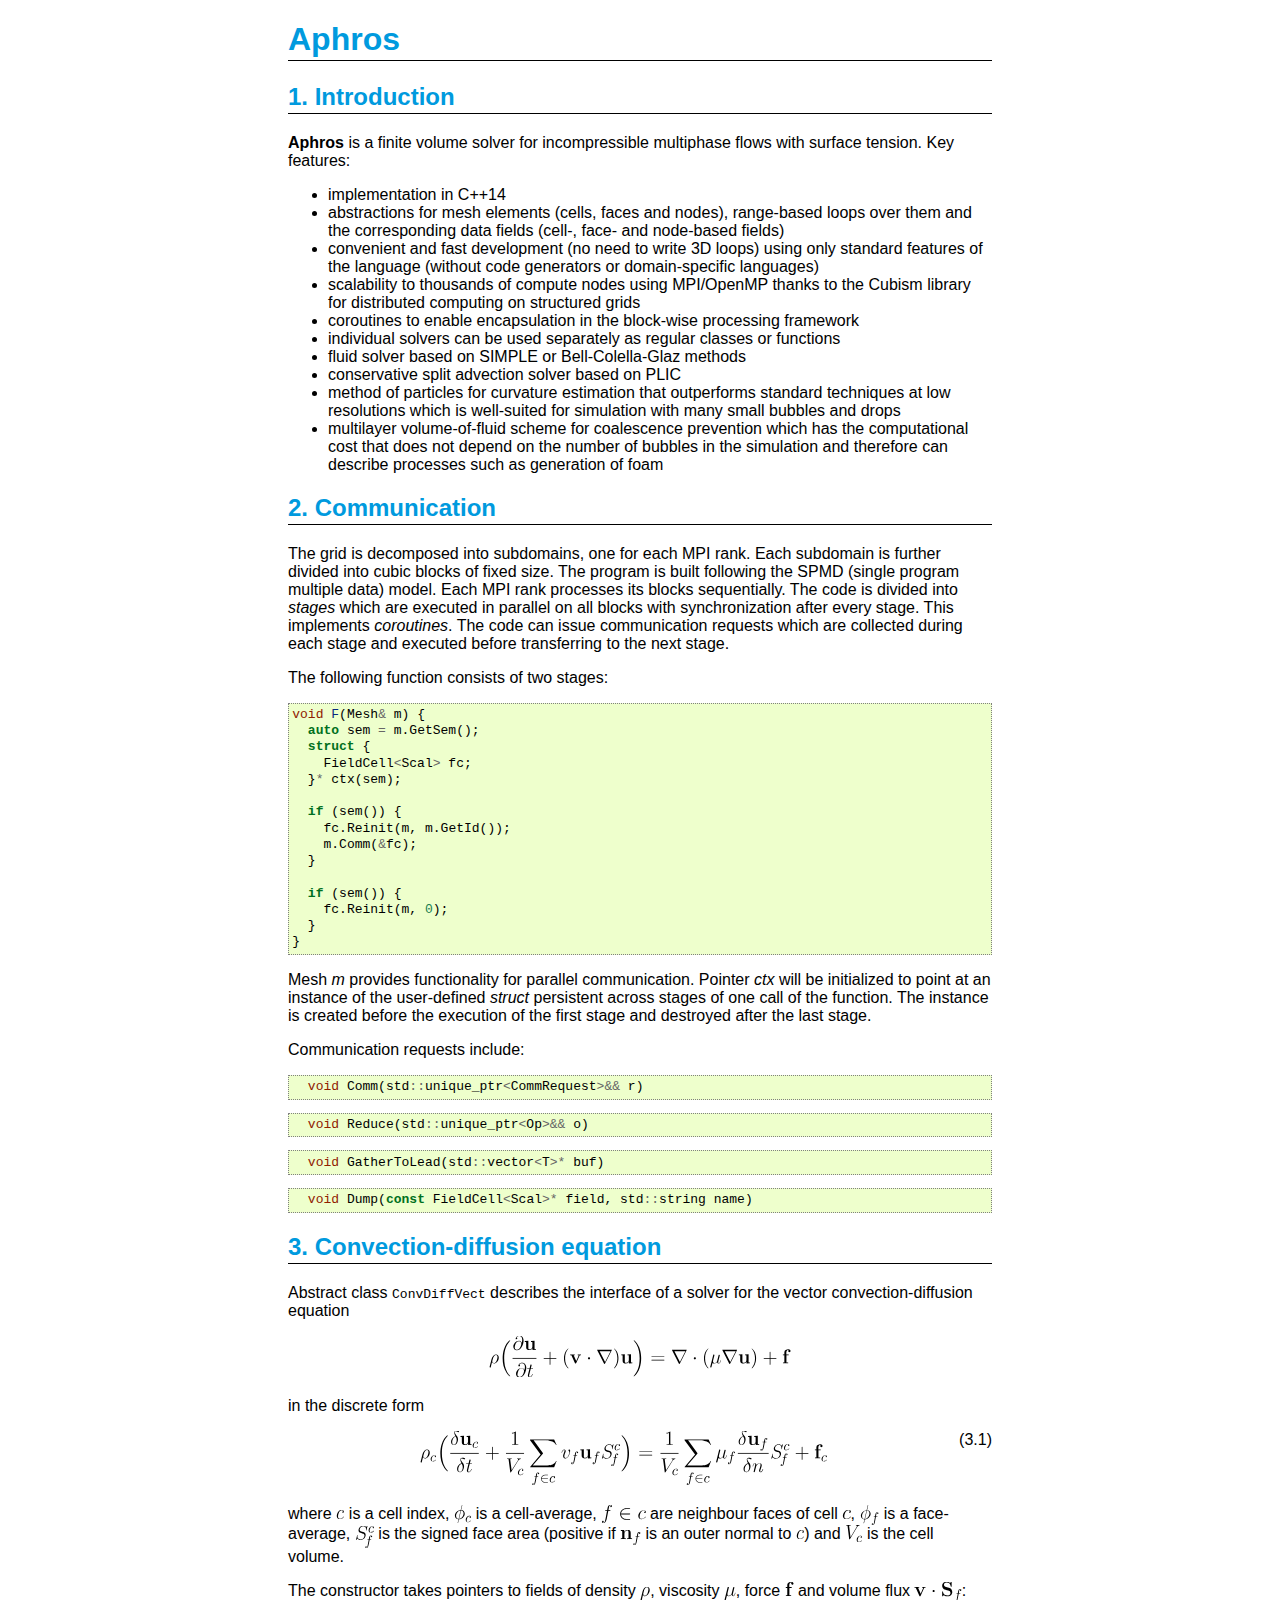
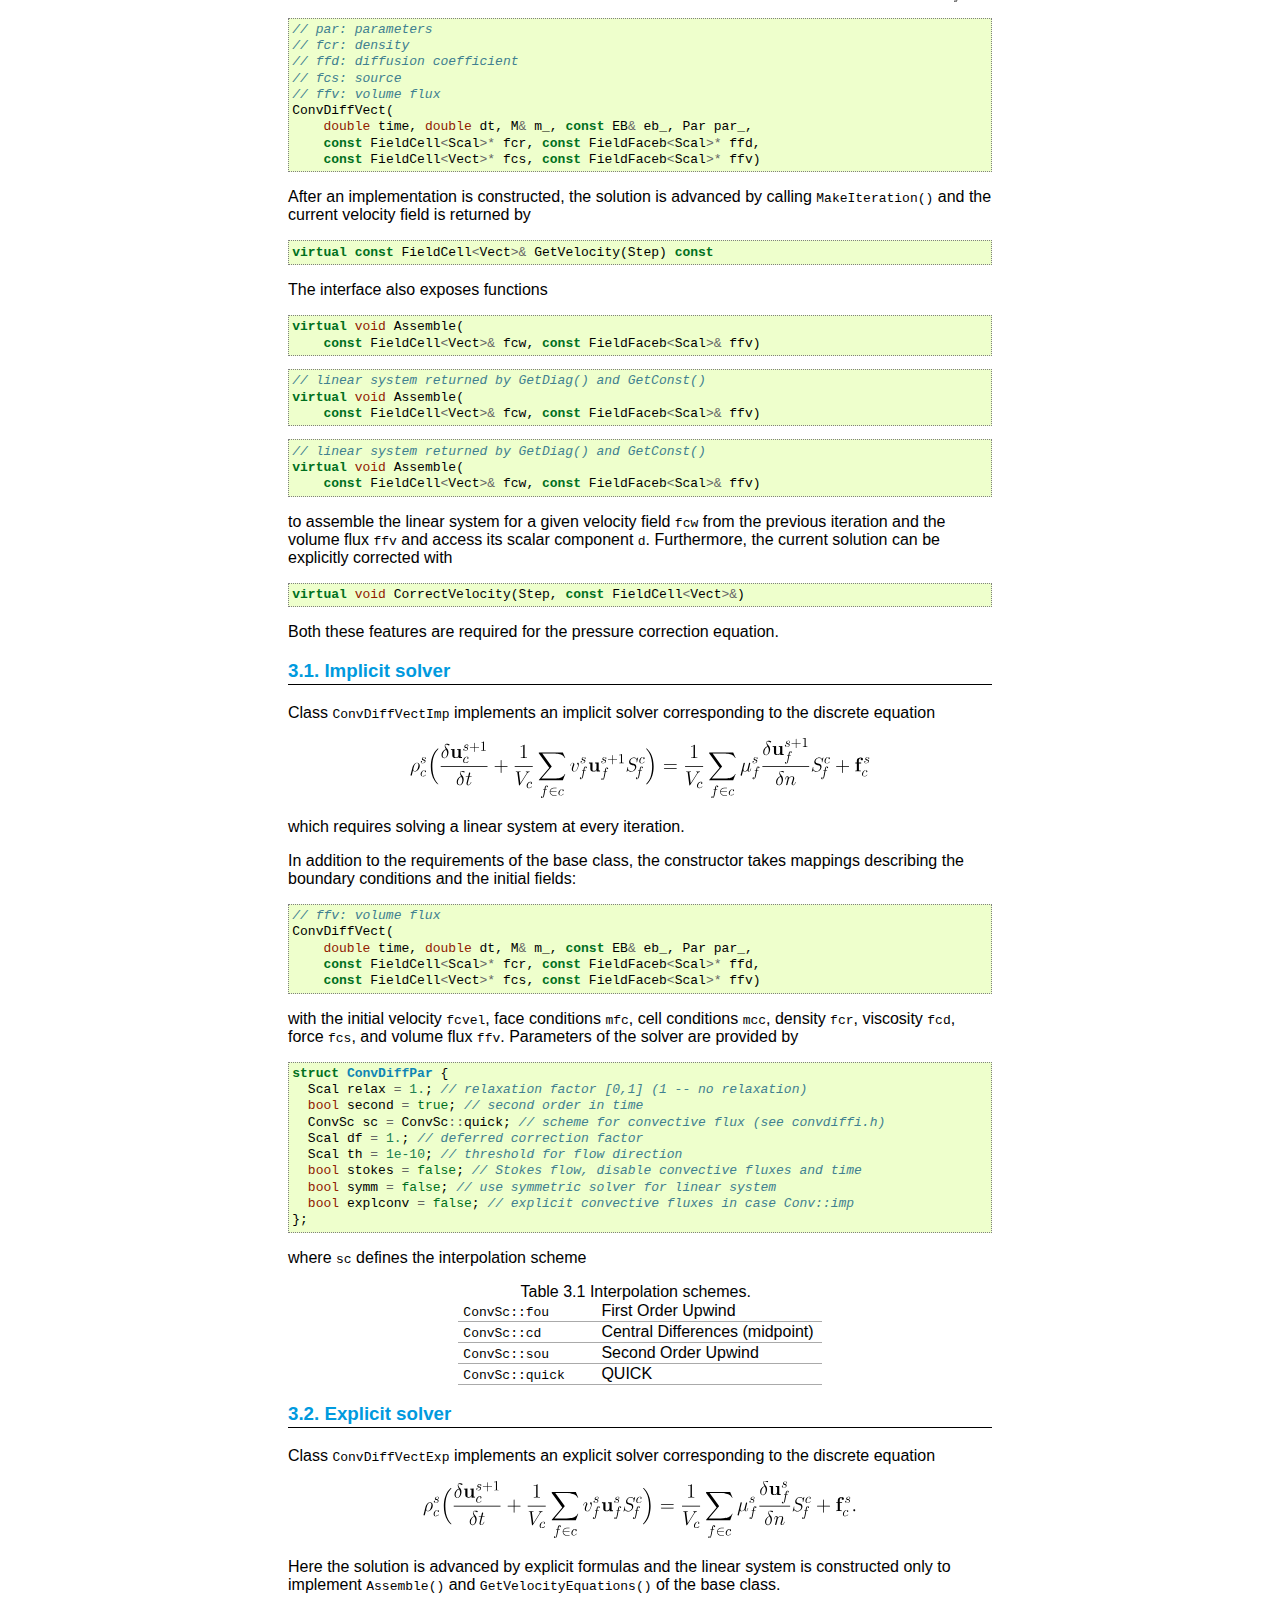
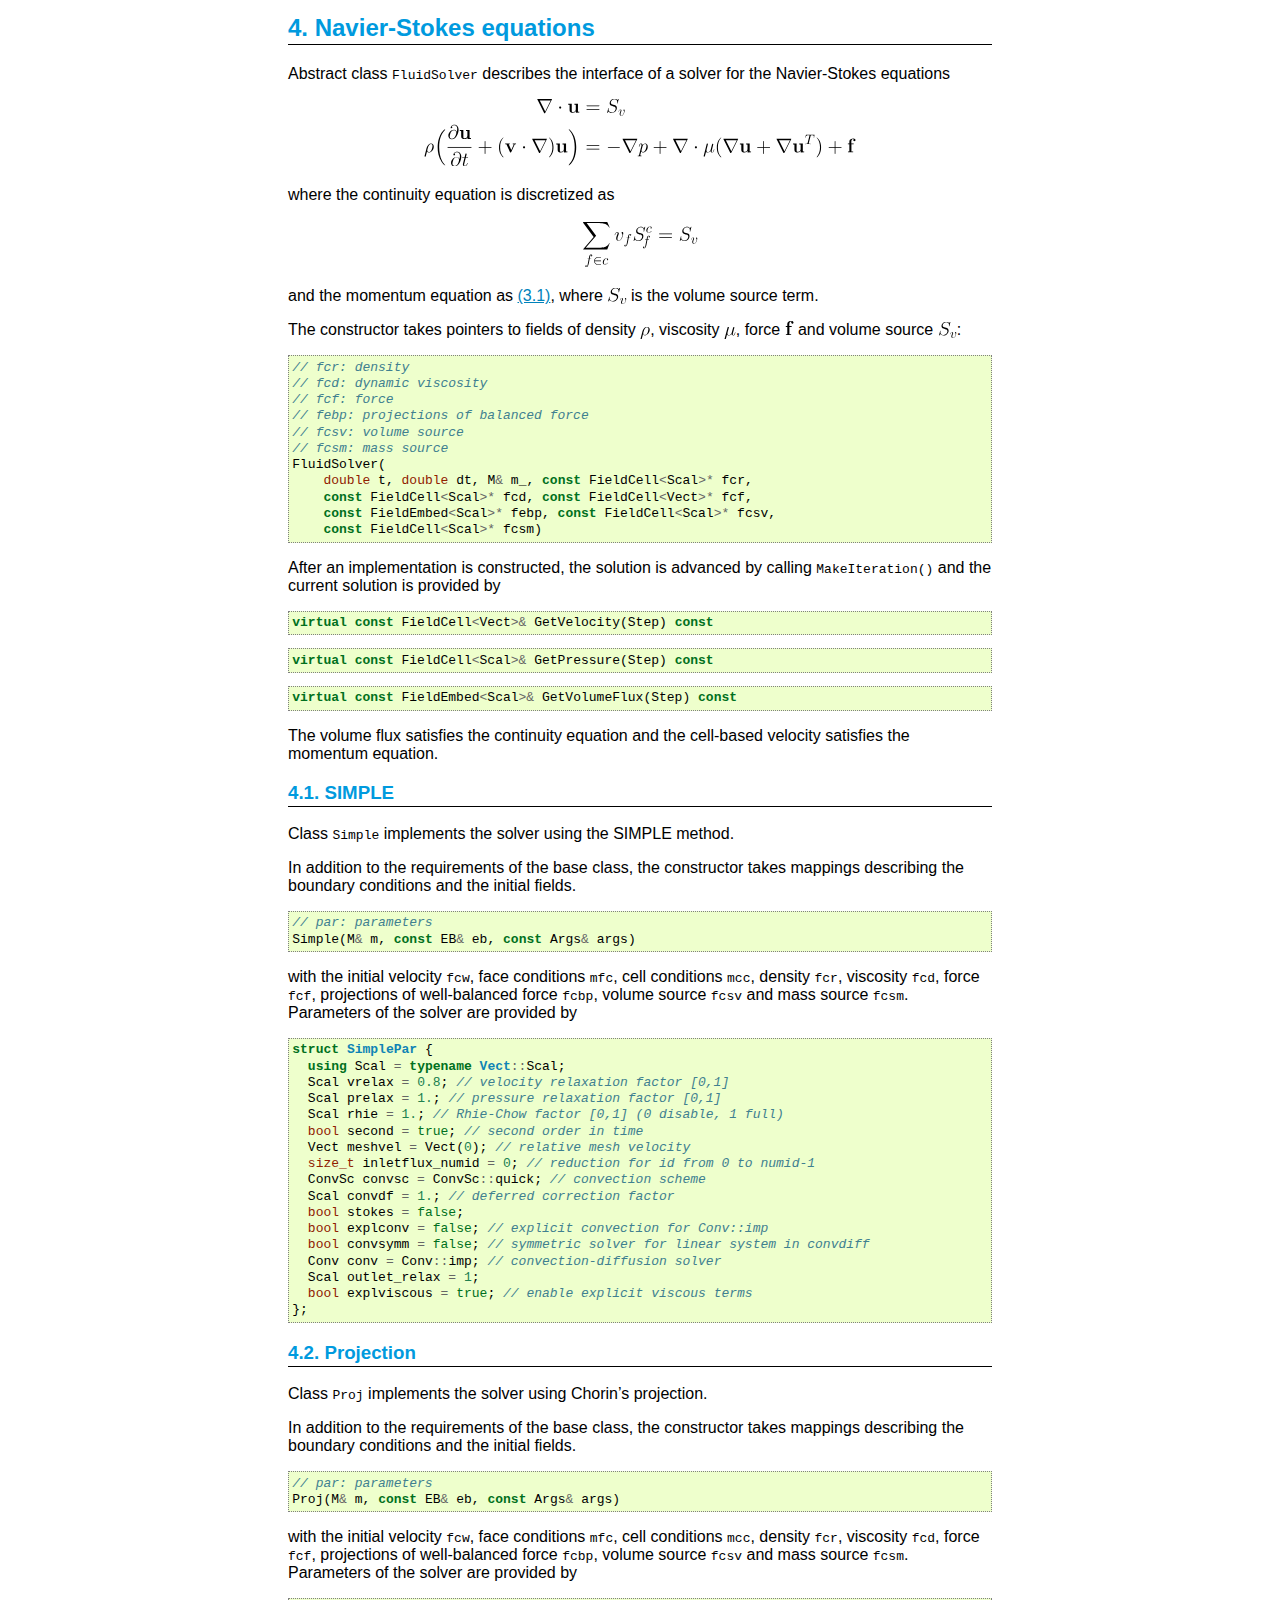
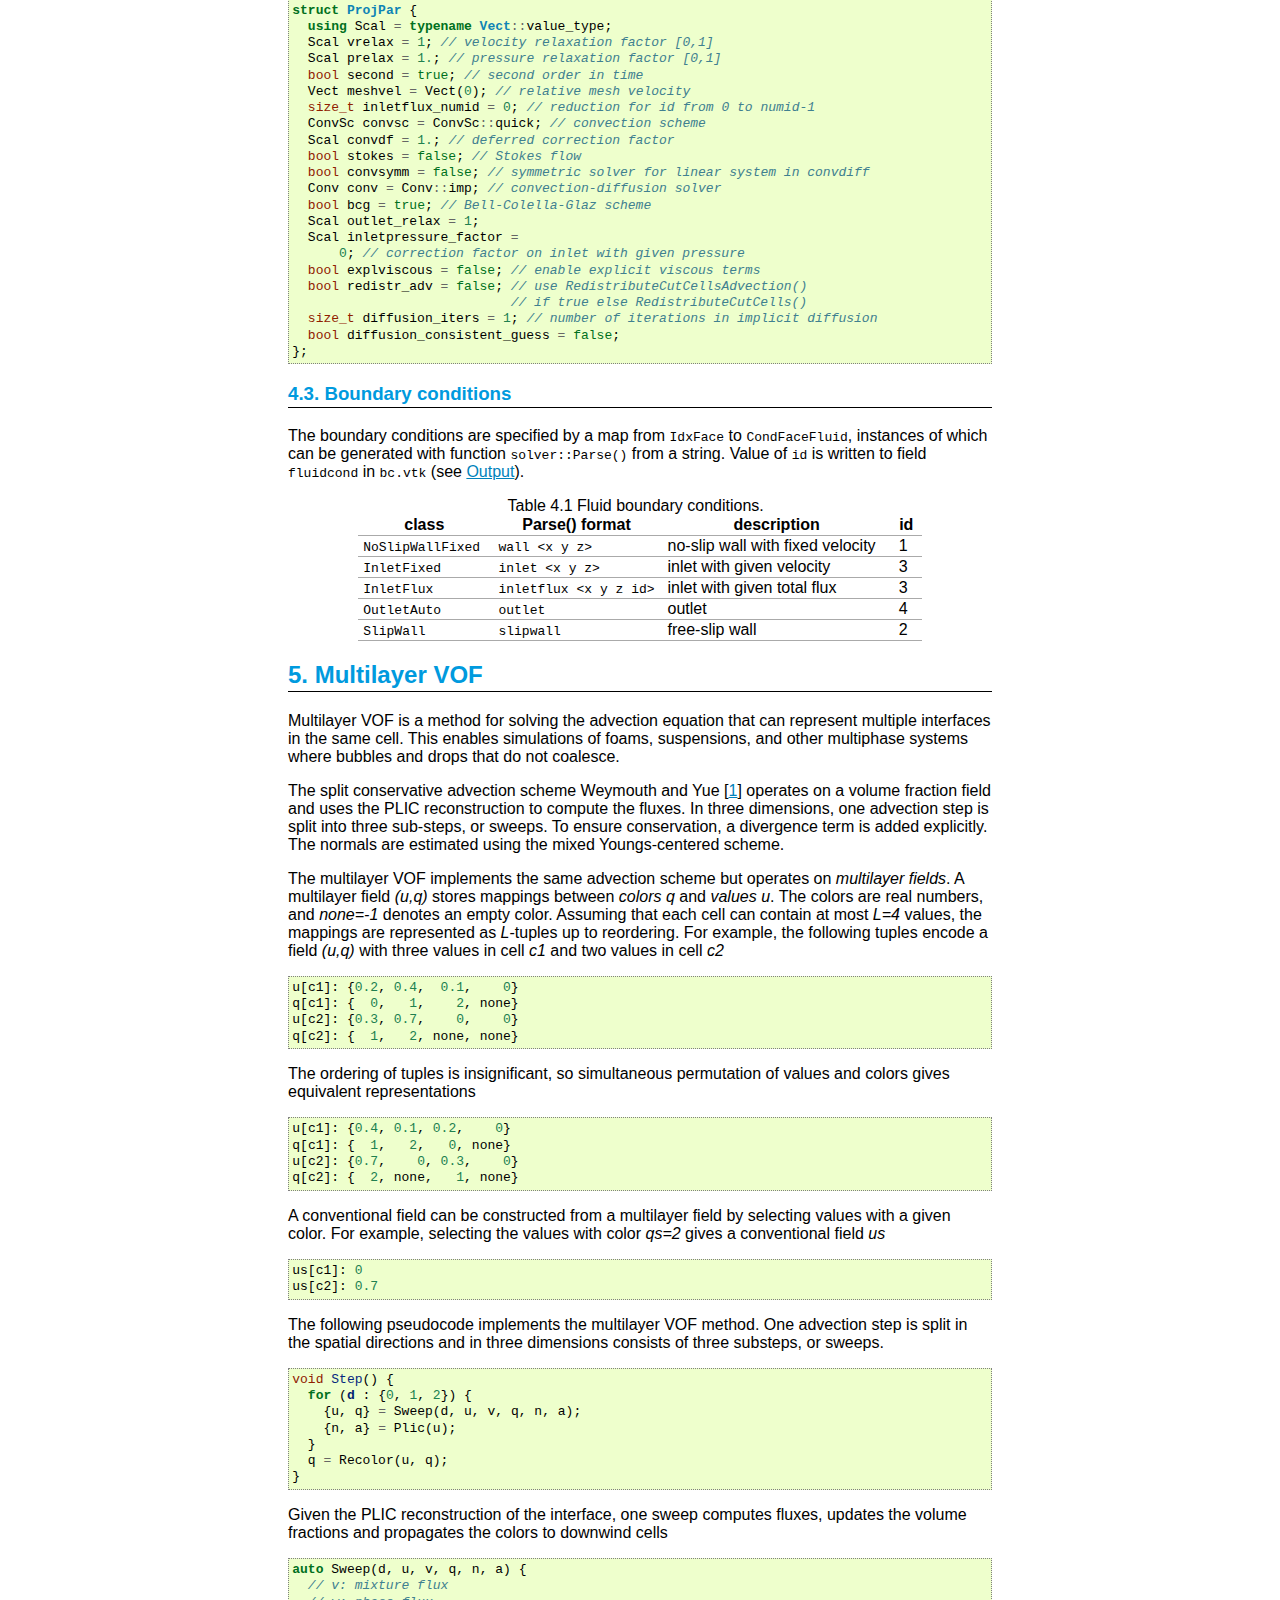
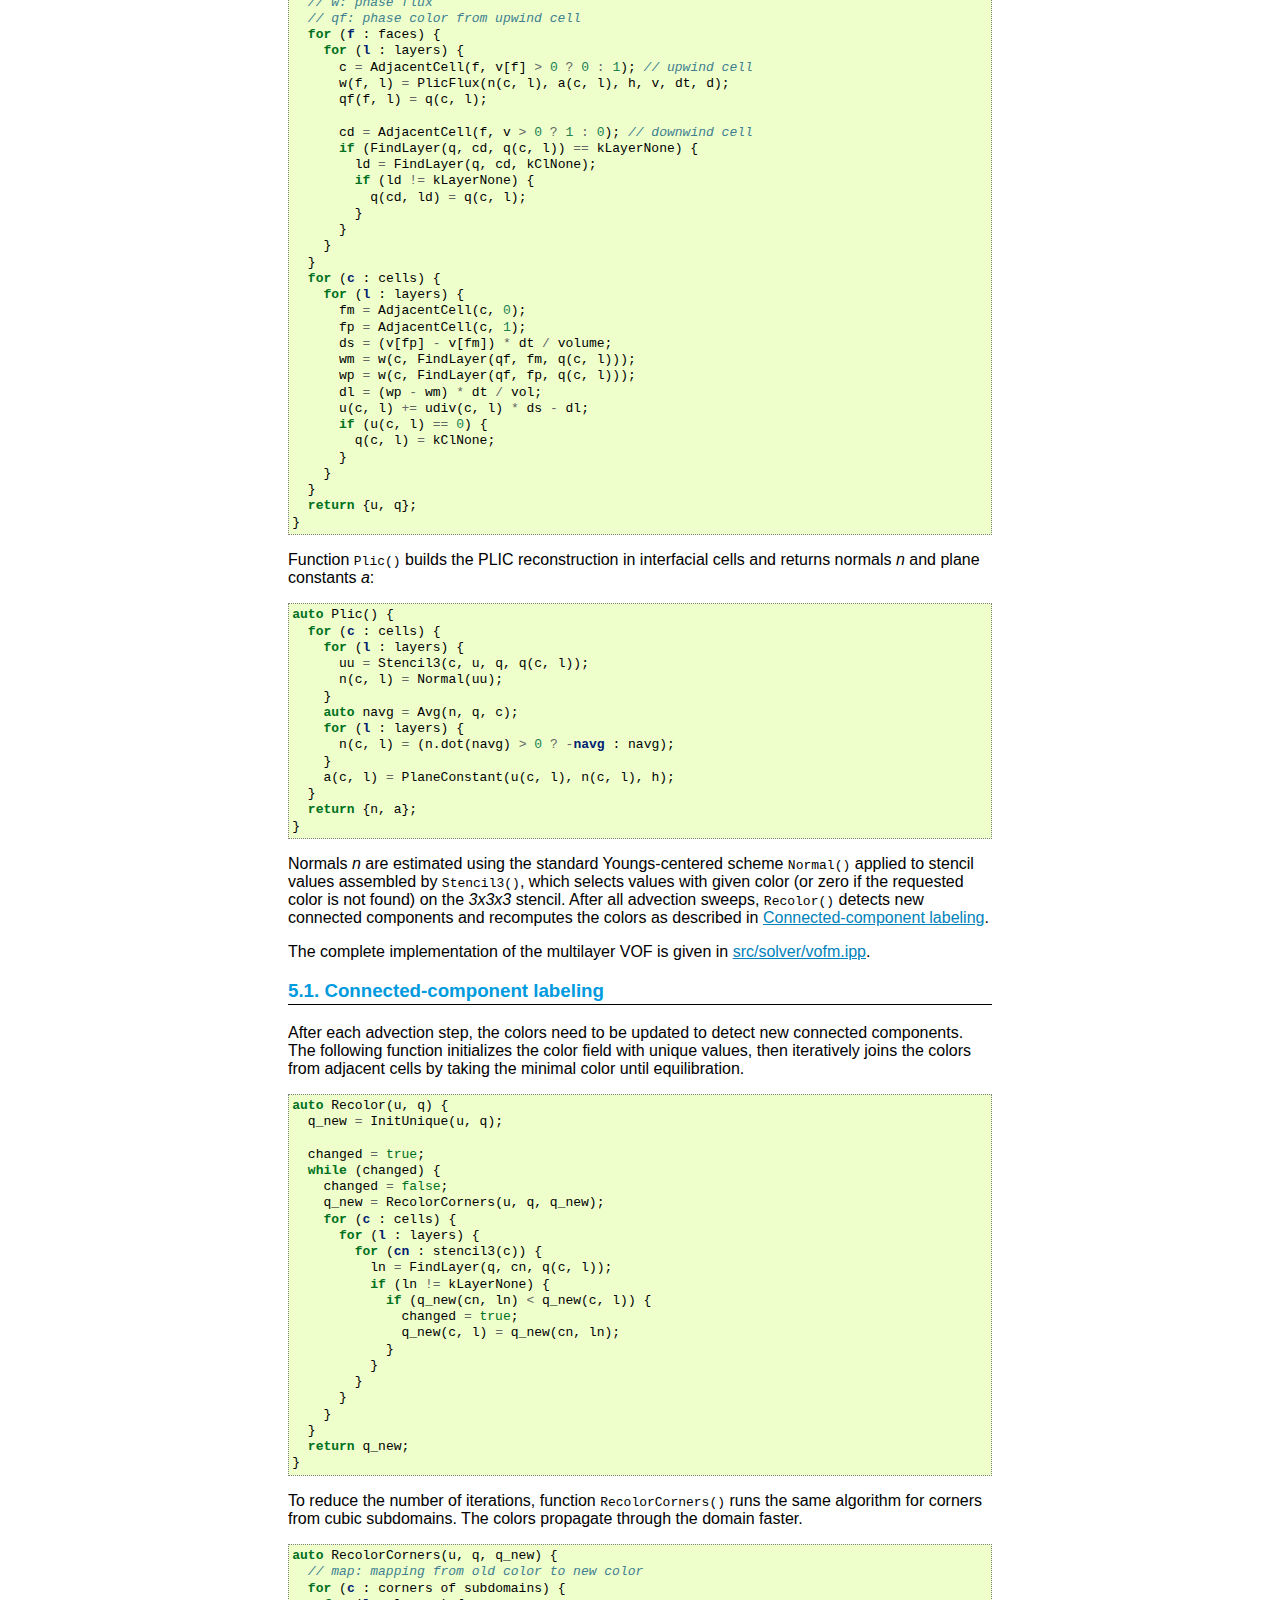
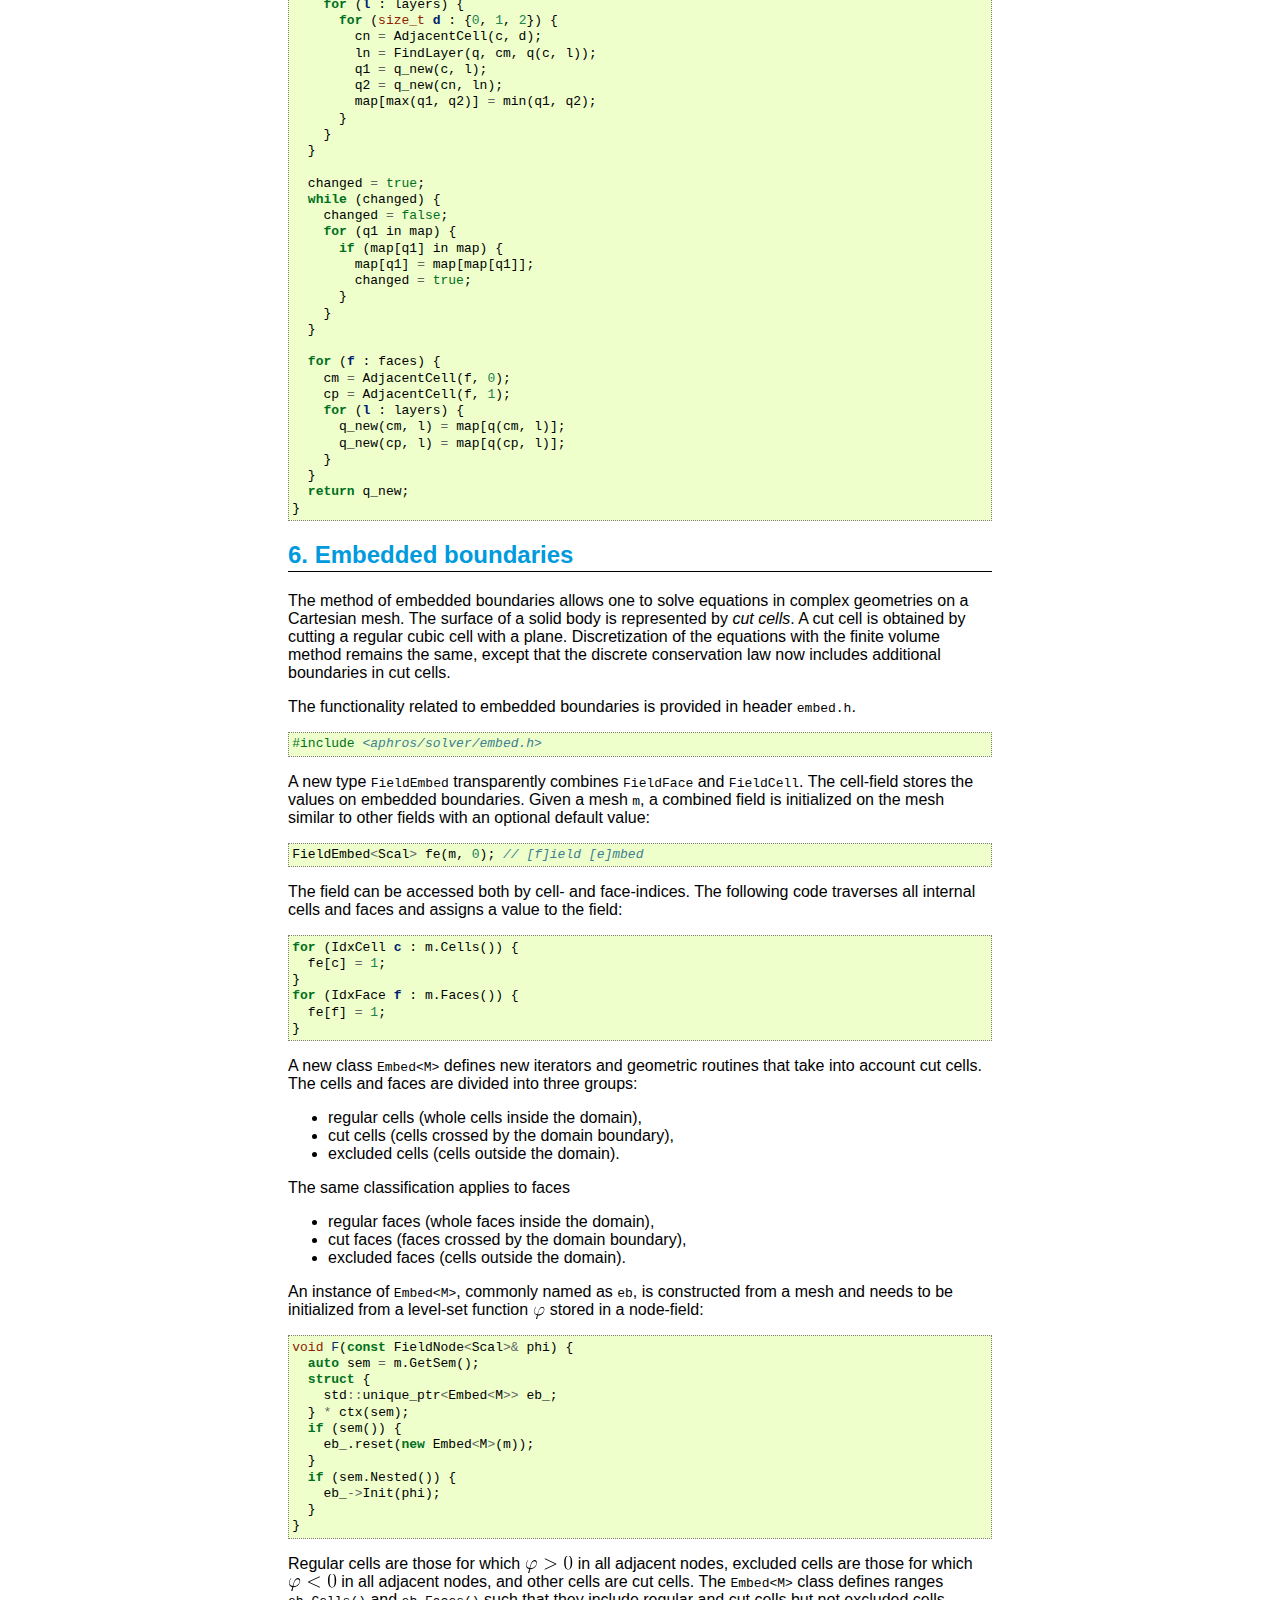
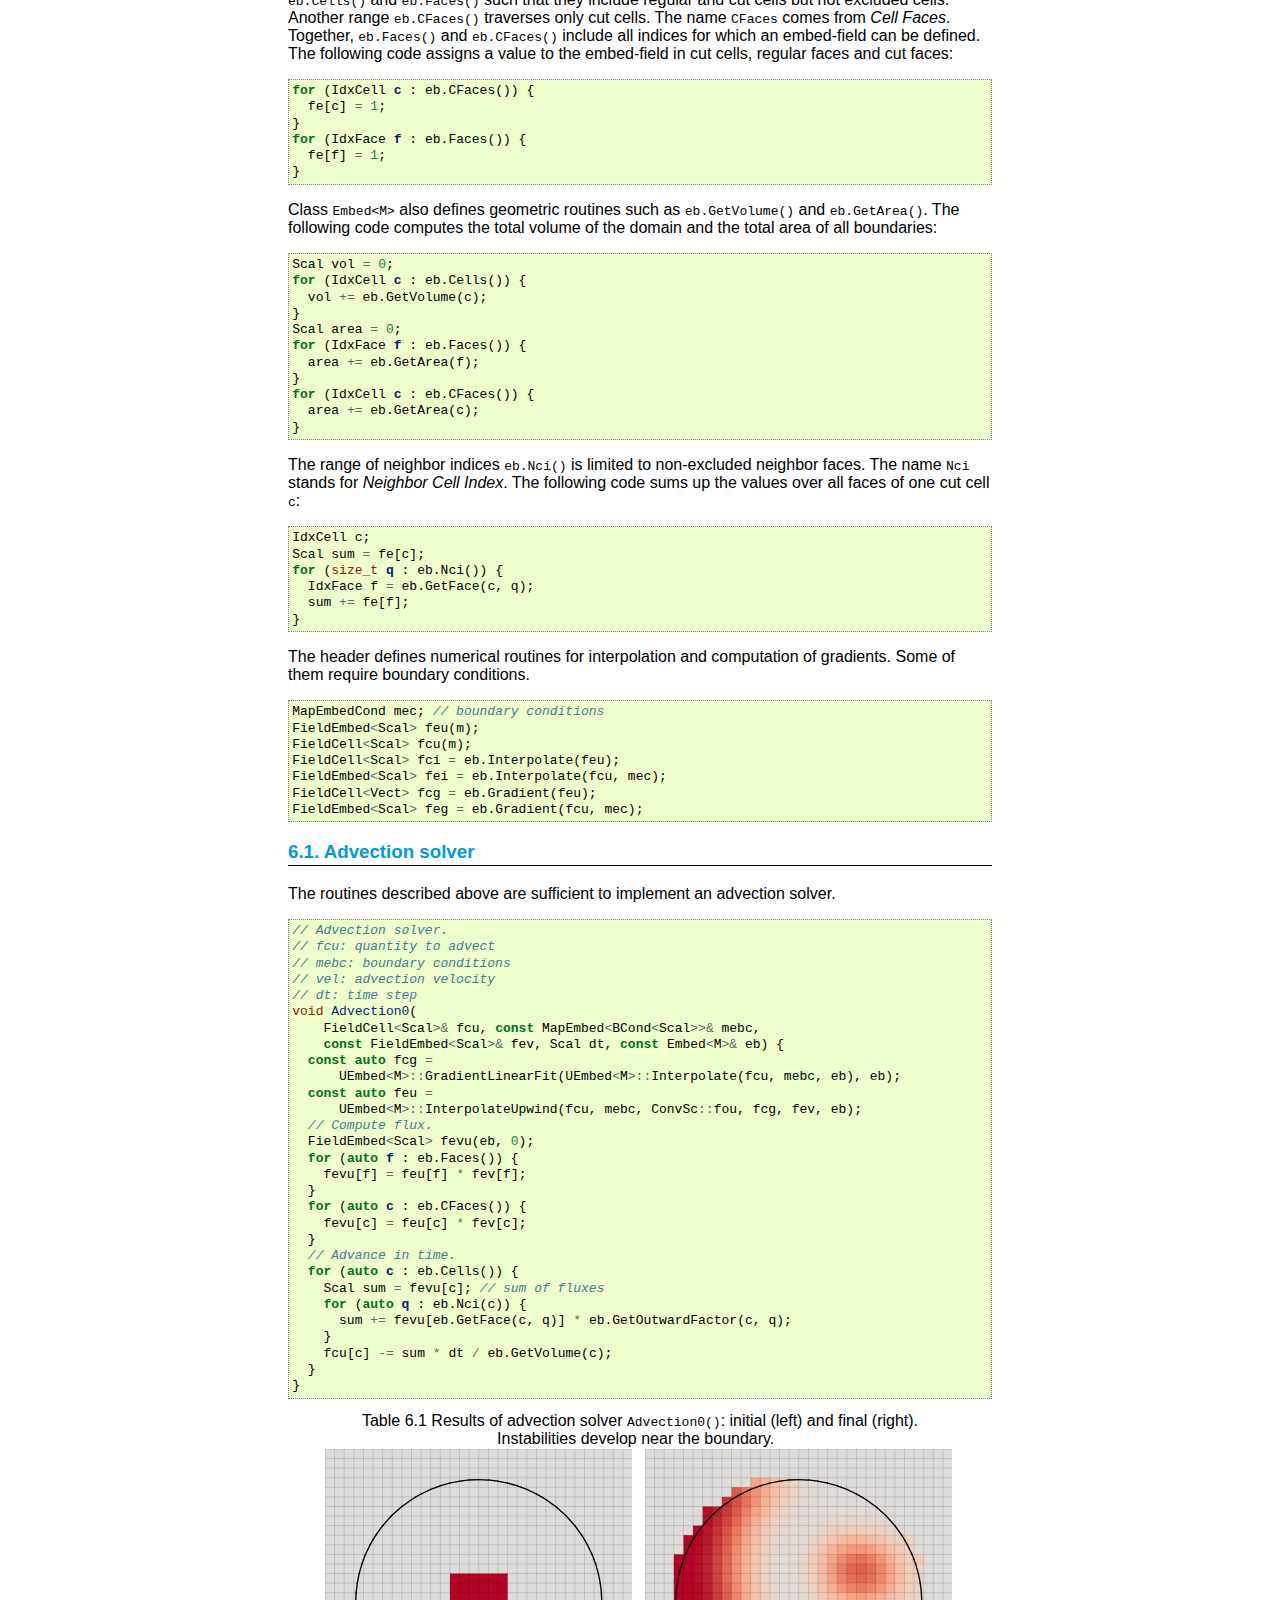
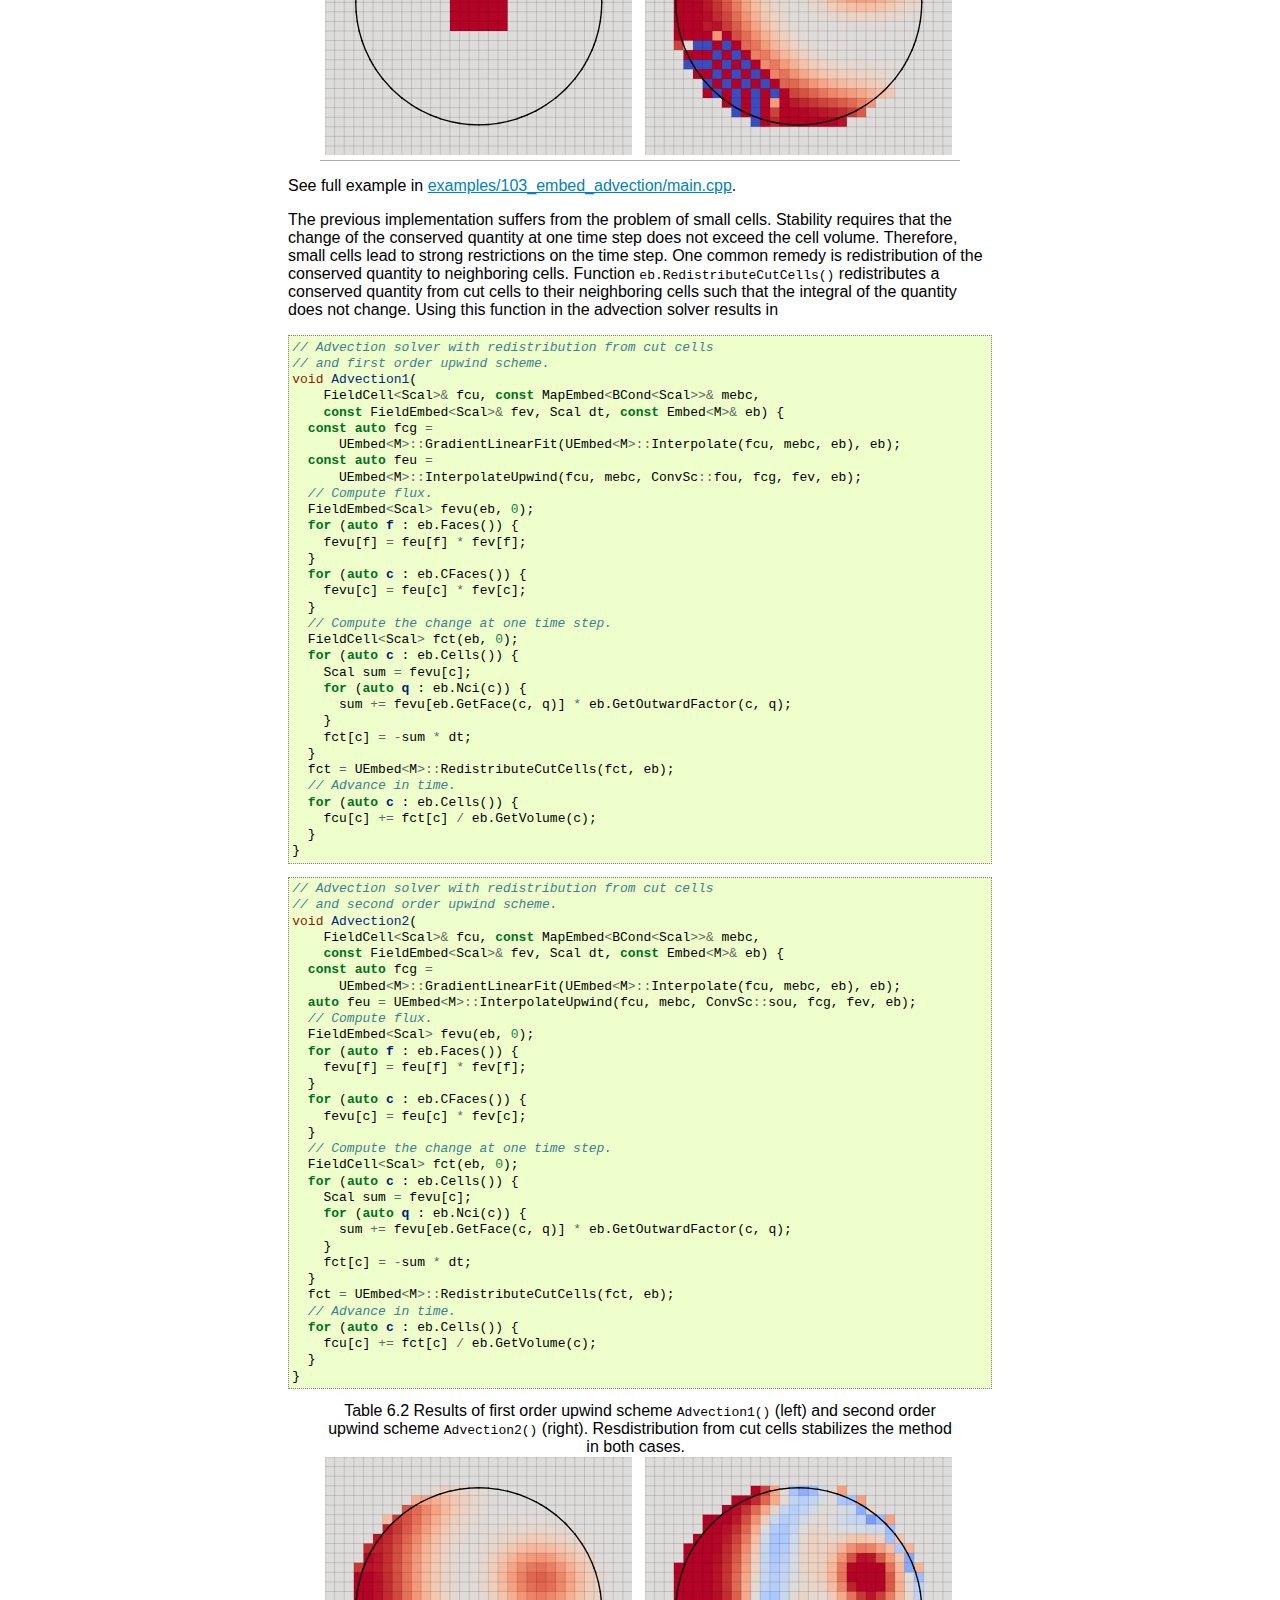
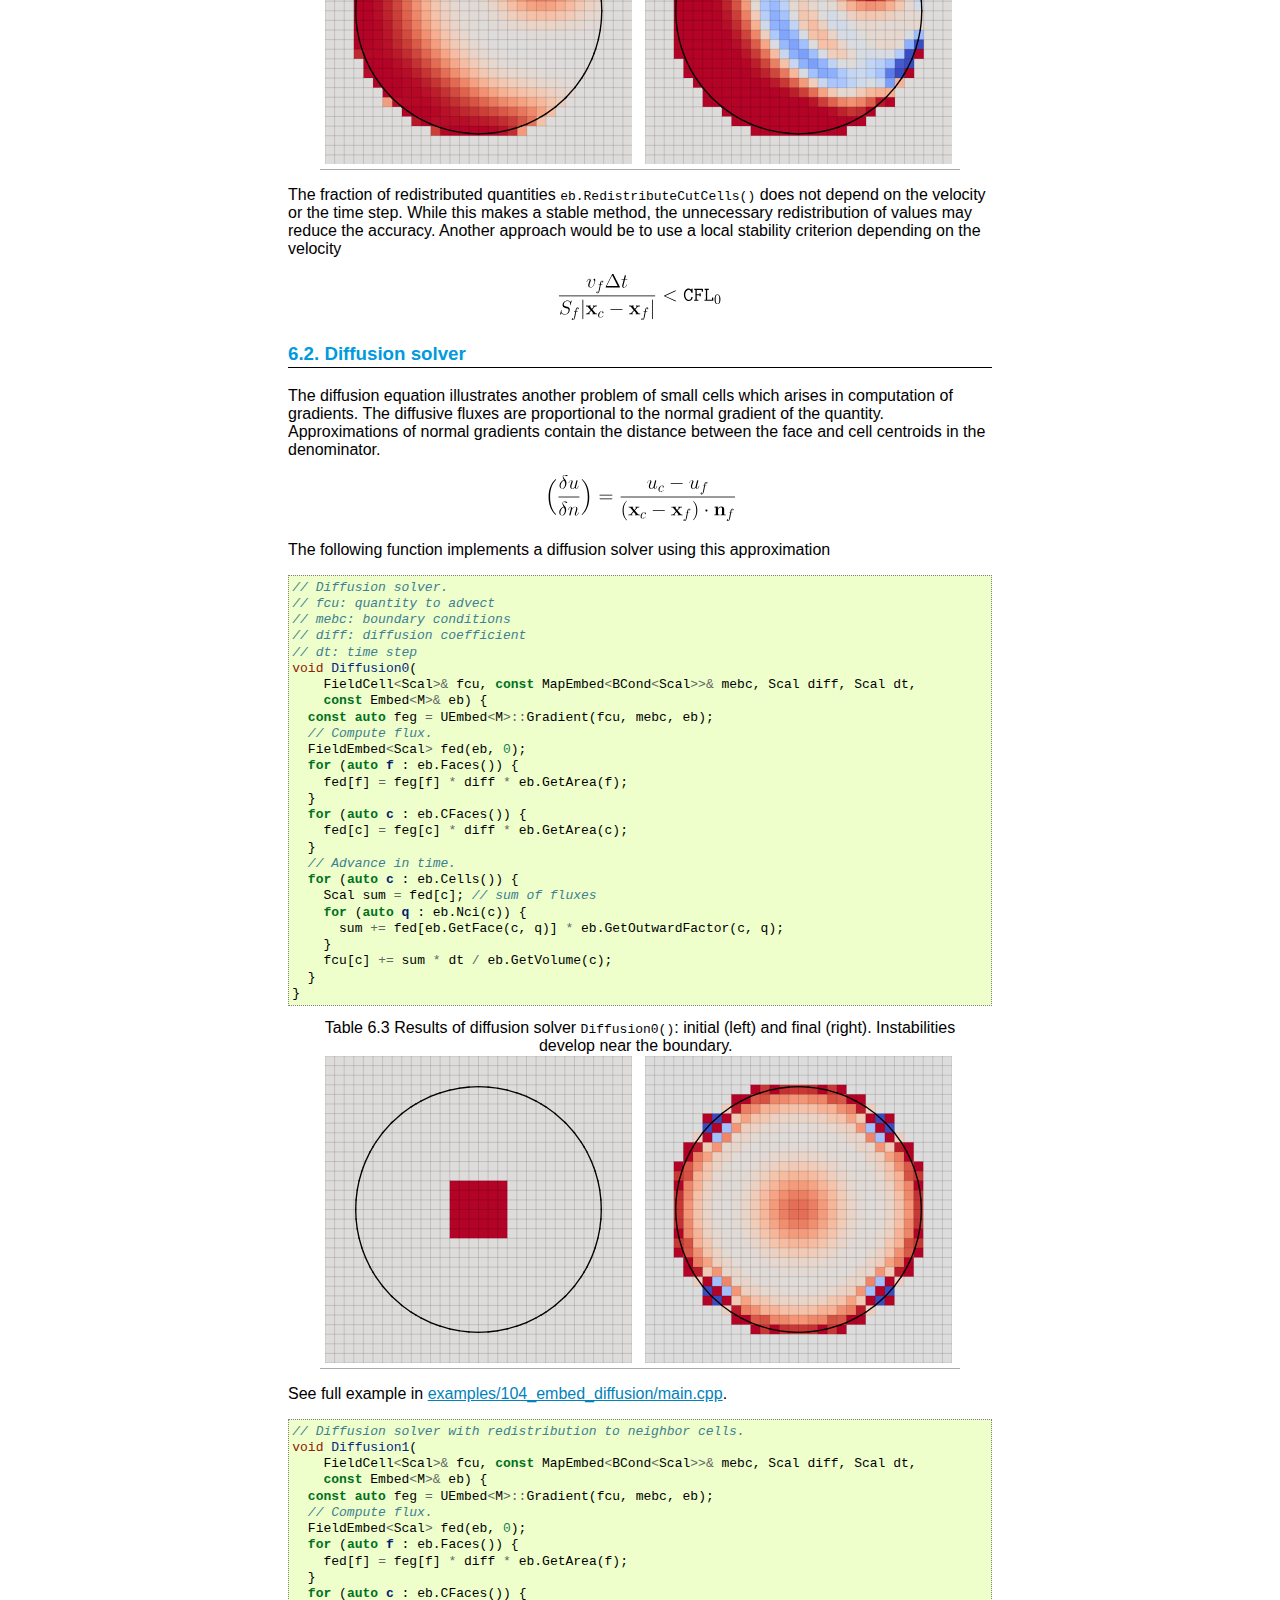
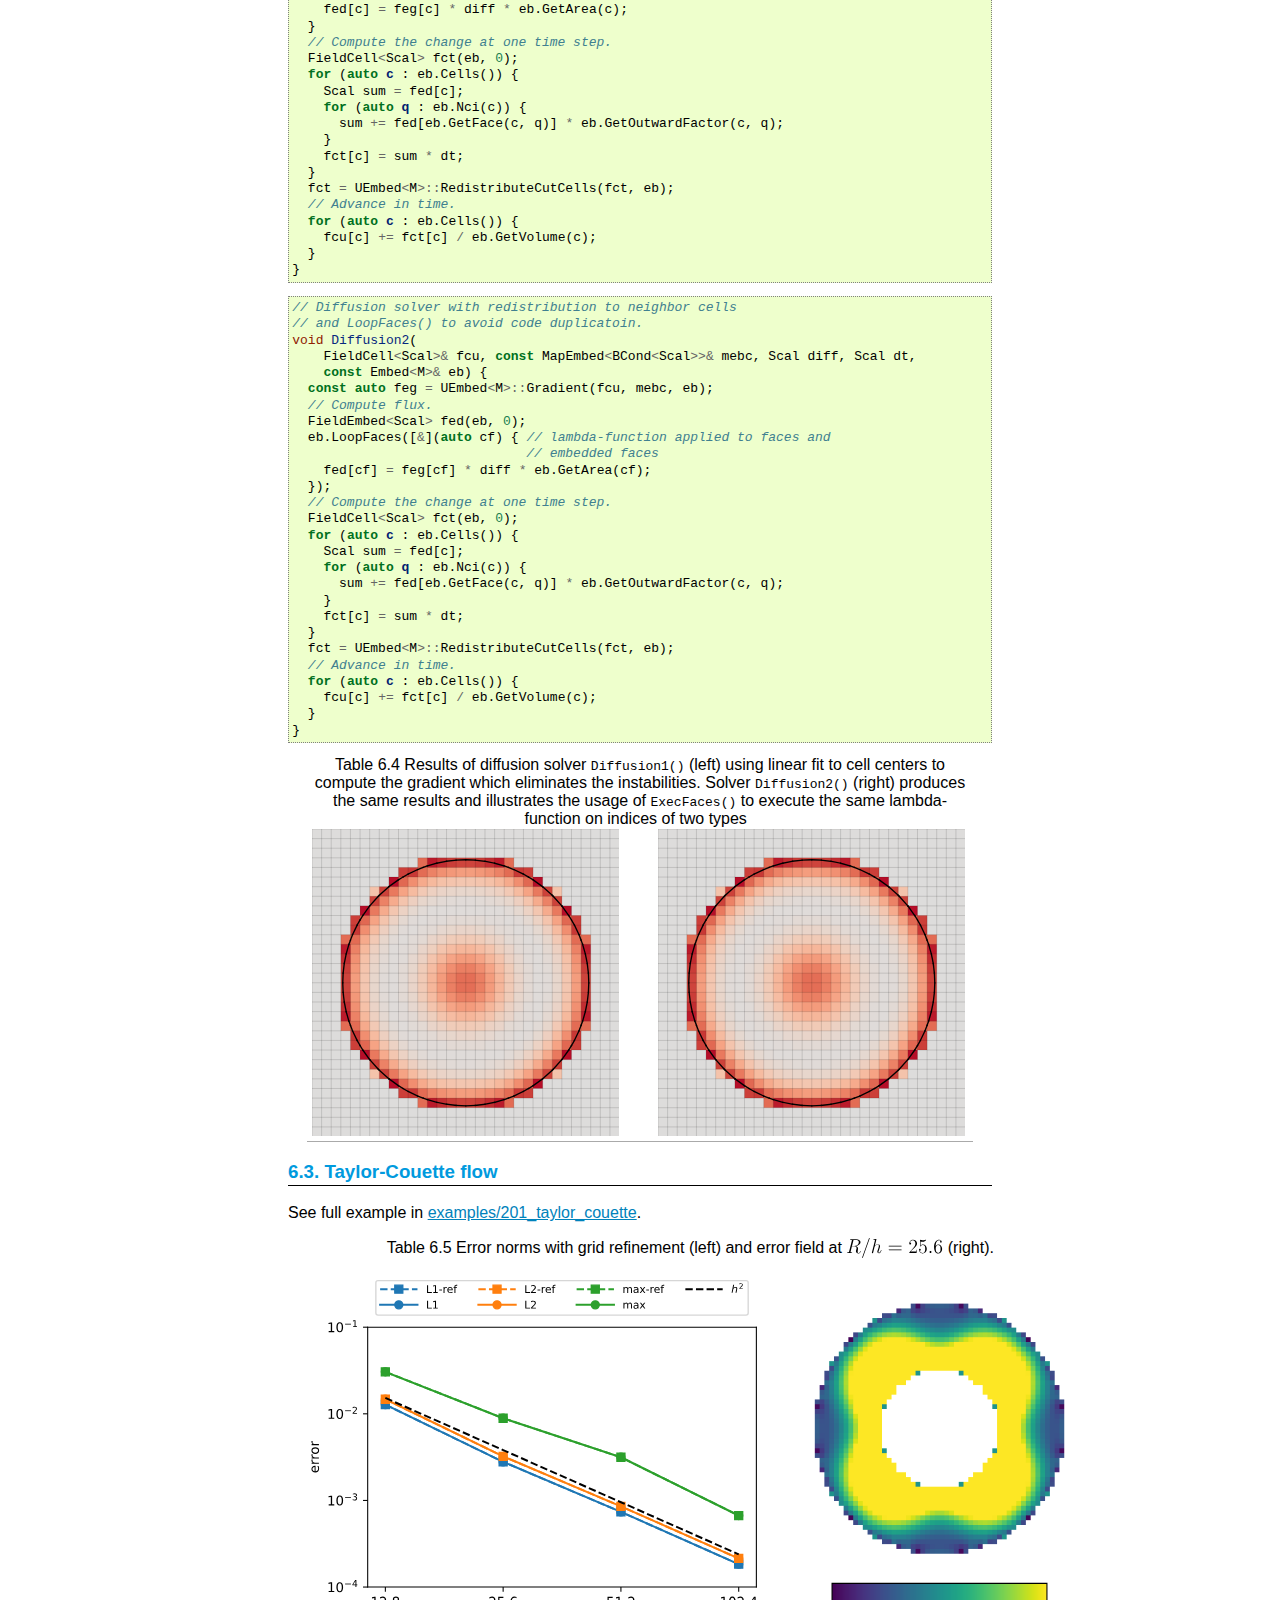
==== commit 0e527198: "update from devel 7544dbcf" ====
--- a/doc/index.html
+++ b/doc/index.html
@@ -1,35 +1,17 @@
-
 <!DOCTYPE html>
 
-<html lang="en">
+<html lang="en" xmlns="http://www.w3.org/1999/xhtml">
   <head>
     <meta charset="utf-8" />
-    <meta name="viewport" content="width=device-width, initial-scale=1.0" />
     <title>Aphros 0.1.2 documentation</title>
+    <link rel="stylesheet" href="_static/pygments.css" type="text/css" />
+    <link rel="stylesheet" href="_static/basic.css" type="text/css" />
     <link rel="stylesheet" type="text/css" href="_static/pygments.css" />
-    <link rel="stylesheet" type="text/css" href="_static/classic.css" />
-    
-    <script data-url_root="./" id="documentation_options" src="_static/documentation_options.js"></script>
-    <script src="_static/jquery.js"></script>
-    <script src="_static/underscore.js"></script>
-    <script src="_static/doctools.js"></script>
-    
-    <link rel="index" title="Index" href="genindex.html" />
-    <link rel="search" title="Search" href="search.html" /> 
-  </head><body>
-    <div class="related" role="navigation" aria-label="related navigation">
-      <h3>Navigation</h3>
-      <ul>
-        <li class="nav-item nav-item-0"><a href="#">Aphros 0.1.2 documentation</a> &#187;</li>
-        <li class="nav-item nav-item-this"><a href="">Aphros 0.1.2 documentation</a></li> 
-      </ul>
-    </div>  
-
-    <div class="document">
-      <div class="documentwrapper">
-        <div class="bodywrapper">
-          <div class="body" role="main">
-            
+    <link rel="stylesheet" type="text/css" href="_static/basic.css" />
+  </head>
+
+<body>
+  
   <div class="section" id="aphros">
 <h1>Aphros<a class="headerlink" href="#aphros" title="Permalink to this headline">¶</a></h1>
 <div class="toctree-wrapper compound">
@@ -1428,168 +1410,14 @@
 <span id="document-lib3/index"></span><div class="section" id="library">
 <h2><span class="section-number">11. </span>Library<a class="headerlink" href="#library" title="Permalink to this headline">¶</a></h2>
 <div class="toctree-wrapper compound">
-<span id="document-lib3/h5"></span><div class="section" id="hdf5-io-wrapper">
-<h3><span class="section-number">11.1. </span>HDF5 IO wrapper<a class="headerlink" href="#hdf5-io-wrapper" title="Permalink to this headline">¶</a></h3>
+<span id="document-lib3/vof"></span><div class="section" id="vof-advection">
+<h3><span class="section-number">11.1. </span>VOF advection<a class="headerlink" href="#vof-advection" title="Permalink to this headline">¶</a></h3>
 <div class="section" id="synopsis">
 <h4><span class="section-number">11.1.1. </span>Synopsis<a class="headerlink" href="#synopsis" title="Permalink to this headline">¶</a></h4>
-<p>A library to read/write scalar field on uniform grid.</p>
-<div class="highlight-default notranslate"><div class="highlight"><pre><span></span><span class="c1">#include &lt;h5.h&gt;</span>
-</pre></div>
-</div>
-<div class="highlight-cpp notranslate"><div class="highlight"><pre><span></span><span class="kt">int</span> <span class="nf">h5_hdf</span><span class="p">(</span>
-    <span class="n">MPI_Comm</span><span class="p">,</span> <span class="k">const</span> <span class="kt">char</span><span class="o">*</span> <span class="n">path</span><span class="p">,</span> <span class="k">const</span> <span class="kt">int</span> <span class="n">size</span><span class="p">[</span><span class="mi">3</span><span class="p">],</span> <span class="k">const</span> <span class="kt">int</span> <span class="n">start</span><span class="p">[</span><span class="mi">3</span><span class="p">],</span>
-    <span class="k">const</span> <span class="kt">int</span> <span class="n">extent</span><span class="p">[</span><span class="mi">3</span><span class="p">],</span> <span class="k">const</span> <span class="kt">double</span><span class="o">*</span><span class="p">);</span>
-</pre></div>
-</div>
-<div class="highlight-default notranslate"><div class="highlight"><pre><span></span><span class="c1">#include &lt;h5serial.h&gt;</span>
-</pre></div>
-</div>
-<div class="highlight-cpp notranslate"><div class="highlight"><pre><span></span><span class="kt">int</span> <span class="nf">h5_xmf</span><span class="p">(</span>
-    <span class="k">const</span> <span class="kt">char</span><span class="o">*</span> <span class="n">path</span><span class="p">,</span> <span class="k">const</span> <span class="kt">char</span><span class="o">*</span> <span class="n">name</span><span class="p">,</span> <span class="k">const</span> <span class="kt">double</span> <span class="n">origin</span><span class="p">[</span><span class="mi">3</span><span class="p">],</span> <span class="kt">double</span> <span class="n">spacing</span><span class="p">,</span>
-    <span class="k">const</span> <span class="kt">int</span> <span class="n">size</span><span class="p">[</span><span class="mi">3</span><span class="p">]);</span>
-<span class="kt">int</span> <span class="nf">h5_silence</span><span class="p">(</span><span class="kt">void</span><span class="p">);</span>
-<span class="kt">int</span> <span class="nf">h5_serial_hdf</span><span class="p">(</span><span class="k">const</span> <span class="kt">char</span><span class="o">*</span> <span class="n">path</span><span class="p">,</span> <span class="k">const</span> <span class="kt">int</span> <span class="n">size</span><span class="p">[</span><span class="mi">3</span><span class="p">],</span> <span class="k">const</span> <span class="kt">double</span><span class="o">*</span> <span class="n">data</span><span class="p">);</span>
-<span class="kt">int</span> <span class="nf">h5_read_hdf</span><span class="p">(</span><span class="k">const</span> <span class="kt">char</span><span class="o">*</span> <span class="n">path</span><span class="p">,</span> <span class="cm">/**/</span> <span class="kt">int</span> <span class="n">size</span><span class="p">[</span><span class="mi">3</span><span class="p">],</span> <span class="kt">double</span><span class="o">**</span><span class="p">);</span>
-<span class="kt">int</span> <span class="nf">h5_read_xmf</span><span class="p">(</span>
-    <span class="k">const</span> <span class="kt">char</span><span class="o">*</span><span class="p">,</span> <span class="cm">/**/</span> <span class="kt">char</span><span class="o">*</span> <span class="n">name</span><span class="p">,</span> <span class="kt">double</span> <span class="n">origin</span><span class="p">[</span><span class="mi">3</span><span class="p">],</span> <span class="kt">double</span> <span class="n">spacing</span><span class="p">[</span><span class="mi">3</span><span class="p">],</span>
-    <span class="kt">int</span> <span class="n">size</span><span class="p">[</span><span class="mi">3</span><span class="p">]);</span>
-</pre></div>
-</div>
-</div>
-<div class="section" id="description">
-<h4><span class="section-number">11.1.2. </span>Description<a class="headerlink" href="#description" title="Permalink to this headline">¶</a></h4>
-<p>A field is stored as two files: hdf5 file contains data and xmf file
-contains information.</p>
-<p>h5_serial_hdf write scalar field of dimension size[3] to file path.h5.</p>
-<p>h5_hdf write path.h5 using MPI.</p>
-<p>h5_xmf writes xmf file.</p>
-<p>h5_read_hdf reads scalar field from path.h5.</p>
-<p>h5_read_xmf reads information about a field from path.xmf.</p>
-<div class="highlight-cpp notranslate"><div class="highlight"><pre><span></span><span class="c1">// Created by Sergey Litvinov on 24.12.2019</span>
-<span class="c1">// Copyright 2019 ETH Zurich</span>
-
-<span class="cp">#include</span> <span class="cpf">&lt;stdio.h&gt;</span><span class="cp"></span>
-<span class="cp">#include</span> <span class="cpf">&lt;stdlib.h&gt;</span><span class="cp"></span>
-<span class="cp">#include</span> <span class="cpf">&lt;h5serial.h&gt;</span><span class="cp"></span>
-
-<span class="kt">int</span> <span class="nf">main</span><span class="p">(</span><span class="kt">int</span> <span class="n">argc</span><span class="p">,</span> <span class="kt">char</span><span class="o">**</span> <span class="n">argv</span><span class="p">)</span> <span class="p">{</span>
-  <span class="k">enum</span> <span class="p">{</span> <span class="n">X</span><span class="p">,</span> <span class="n">Y</span><span class="p">,</span> <span class="n">Z</span> <span class="p">};</span>
-  <span class="kt">char</span> <span class="n">name</span><span class="p">[</span><span class="mi">999</span><span class="p">];</span>
-  <span class="kt">double</span> <span class="n">ori</span><span class="p">[</span><span class="mi">3</span><span class="p">],</span> <span class="n">spa</span><span class="p">;</span>
-  <span class="kt">int</span> <span class="n">siz</span><span class="p">[</span><span class="mi">3</span><span class="p">];</span>
-  <span class="k">if</span> <span class="p">(</span><span class="n">h5_read_xmf</span><span class="p">(</span><span class="n">argv</span><span class="p">[</span><span class="mi">1</span><span class="p">],</span> <span class="n">name</span><span class="p">,</span> <span class="n">ori</span><span class="p">,</span> <span class="o">&amp;</span><span class="n">spa</span><span class="p">,</span> <span class="n">siz</span><span class="p">)</span> <span class="o">!=</span> <span class="mi">0</span><span class="p">)</span> <span class="p">{</span>
-    <span class="n">fprintf</span><span class="p">(</span><span class="n">stderr</span><span class="p">,</span> <span class="s">&quot;fail to read &#39;%s&#39;</span><span class="se">\n</span><span class="s">&quot;</span><span class="p">,</span> <span class="n">argv</span><span class="p">[</span><span class="mi">1</span><span class="p">]);</span>
-    <span class="n">exit</span><span class="p">(</span><span class="mi">2</span><span class="p">);</span>
-  <span class="p">}</span>
-  <span class="n">printf</span><span class="p">(</span><span class="s">&quot;name: %s</span><span class="se">\n</span><span class="s">&quot;</span><span class="p">,</span> <span class="n">name</span><span class="p">);</span>
-  <span class="n">printf</span><span class="p">(</span><span class="s">&quot;ori: %g %g %g</span><span class="se">\n</span><span class="s">&quot;</span><span class="p">,</span> <span class="n">ori</span><span class="p">[</span><span class="n">X</span><span class="p">],</span> <span class="n">ori</span><span class="p">[</span><span class="n">Y</span><span class="p">],</span> <span class="n">ori</span><span class="p">[</span><span class="n">Z</span><span class="p">]);</span>
-  <span class="n">printf</span><span class="p">(</span><span class="s">&quot;spa: %g</span><span class="se">\n</span><span class="s">&quot;</span><span class="p">,</span> <span class="n">spa</span><span class="p">);</span>
-  <span class="n">printf</span><span class="p">(</span><span class="s">&quot;siz: %d %d %d</span><span class="se">\n</span><span class="s">&quot;</span><span class="p">,</span> <span class="n">siz</span><span class="p">[</span><span class="n">X</span><span class="p">],</span> <span class="n">siz</span><span class="p">[</span><span class="n">Y</span><span class="p">],</span> <span class="n">siz</span><span class="p">[</span><span class="n">Z</span><span class="p">]);</span>
-<span class="p">}</span>
-</pre></div>
-</div>
-</div>
-<div class="section" id="source">
-<h4><span class="section-number">11.1.3. </span>Source<a class="headerlink" href="#source" title="Permalink to this headline">¶</a></h4>
-<p><a class="reference external" href="https://github.com/cselab/aphros/blob/master/deploy/lib/h5">deploy/lib/h5</a></p>
-</div>
-<div class="section" id="examples">
-<h4><span class="section-number">11.1.4. </span>Examples<a class="headerlink" href="#examples" title="Permalink to this headline">¶</a></h4>
-<p>Write a field in serial:</p>
-<div class="line-block">
-<div class="line"><a class="reference external" href="https://github.com/cselab/aphros/blob/master/examples/003_h5_serial_write/main.c">examples/003_h5_serial_write/main.c</a></div>
-</div>
-<p>Write a field using mpi:</p>
-<div class="line-block">
-<div class="line"><a class="reference external" href="https://github.com/cselab/aphros/blob/master/examples/004_h5_mpi_write/main.c">examples/004_h5_mpi_write/main.c</a></div>
-</div>
-</div>
-</div>
-<span id="document-lib3/march"></span><div class="section" id="marching-cubes">
-<h3><span class="section-number">11.2. </span>Marching cubes<a class="headerlink" href="#marching-cubes" title="Permalink to this headline">¶</a></h3>
-<div class="section" id="synopsis">
-<h4><span class="section-number">11.2.1. </span>Synopsis<a class="headerlink" href="#synopsis" title="Permalink to this headline">¶</a></h4>
-<p>Marching cubes.</p>
-<div class="highlight-cpp notranslate"><div class="highlight"><pre><span></span><span class="cp">#include</span> <span class="cpf">&lt;march.h&gt;</span><span class="cp"></span>
-
-<span class="k">static</span> <span class="kt">double</span> <span class="n">MARCH_O</span><span class="p">[][</span><span class="mi">3</span><span class="p">]</span> <span class="o">=</span> <span class="p">{</span>
-  <span class="p">{</span><span class="mi">0</span><span class="p">,</span> <span class="mi">0</span><span class="p">,</span> <span class="mi">0</span><span class="p">},</span> <span class="p">{</span><span class="mi">1</span><span class="p">,</span> <span class="mi">0</span><span class="p">,</span> <span class="mi">0</span><span class="p">},</span> <span class="p">{</span><span class="mi">0</span><span class="p">,</span> <span class="mi">1</span><span class="p">,</span> <span class="mi">0</span><span class="p">},</span> <span class="p">{</span><span class="mi">1</span><span class="p">,</span> <span class="mi">1</span><span class="p">,</span> <span class="mi">0</span><span class="p">},</span>
-  <span class="p">{</span><span class="mi">0</span><span class="p">,</span> <span class="mi">0</span><span class="p">,</span> <span class="mi">1</span><span class="p">},</span> <span class="p">{</span><span class="mi">1</span><span class="p">,</span> <span class="mi">0</span><span class="p">,</span> <span class="mi">1</span><span class="p">},</span> <span class="p">{</span><span class="mi">0</span><span class="p">,</span> <span class="mi">1</span><span class="p">,</span> <span class="mi">1</span><span class="p">},</span> <span class="p">{</span><span class="mi">1</span><span class="p">,</span> <span class="mi">1</span><span class="p">,</span> <span class="mi">1</span><span class="p">},</span>
-<span class="p">};</span>
-<span class="k">enum</span> <span class="p">{</span> <span class="n">MARCH_NTRI</span> <span class="o">=</span> <span class="mi">48</span> <span class="p">};</span>
-<span class="kt">int</span> <span class="nf">march_cube</span><span class="p">(</span><span class="kt">double</span> <span class="n">u</span><span class="p">[</span><span class="mi">8</span><span class="p">],</span> <span class="kt">int</span><span class="o">*</span> <span class="n">ntri</span><span class="p">,</span> <span class="kt">double</span><span class="o">*</span> <span class="n">tri</span><span class="p">);</span>
-<span class="kt">int</span> <span class="nf">march_cube_location</span><span class="p">(</span><span class="kt">double</span> <span class="n">u</span><span class="p">[</span><span class="mi">8</span><span class="p">],</span> <span class="kt">int</span><span class="o">*</span> <span class="n">ntri</span><span class="p">,</span> <span class="kt">double</span><span class="o">*</span> <span class="n">tri</span><span class="p">,</span> <span class="kt">int</span><span class="o">*</span> <span class="n">first</span><span class="p">,</span> <span class="kt">int</span><span class="o">*</span> <span class="n">second</span><span class="p">,</span> <span class="kt">double</span><span class="o">*</span> <span class="n">offset</span><span class="p">);</span>
-</pre></div>
-</div>
-</div>
-<div class="section" id="description">
-<h4><span class="section-number">11.2.2. </span>Description<a class="headerlink" href="#description" title="Permalink to this headline">¶</a></h4>
-<p>Generates triangles of the isosurface for three-dimensional discrete
-field.</p>
-<p>march_cube generates triangles for one cell, u[8] are values of the
-field in the nodes. Returns ntri – the number of triangles, tri –
-vertices of the triangles in the form [x0 y0 z0 … xn yn zn].</p>
-<div class="highlight-cpp notranslate"><div class="highlight"><pre><span></span><span class="kt">double</span> <span class="n">cube</span><span class="p">[</span><span class="mi">8</span><span class="p">]</span> <span class="o">=</span> <span class="p">{</span><span class="mi">-1</span><span class="p">,</span> <span class="mi">0</span><span class="p">,</span> <span class="mi">0</span><span class="p">,</span> <span class="mi">0</span><span class="p">,</span> <span class="mi">0</span><span class="p">,</span> <span class="mi">0</span><span class="p">,</span> <span class="mi">0</span><span class="p">,</span> <span class="mi">1</span><span class="p">};</span>
-<span class="kt">double</span> <span class="n">tri</span><span class="p">[</span><span class="mi">3</span> <span class="o">*</span> <span class="mi">3</span> <span class="o">*</span> <span class="n">MARCH_NTRI</span><span class="p">];</span>
-<span class="kt">int</span> <span class="n">n</span><span class="p">;</span>
-
-<span class="n">march_cube</span><span class="p">(</span><span class="n">cube</span><span class="p">,</span> <span class="o">&amp;</span><span class="n">n</span><span class="p">,</span> <span class="n">tri</span><span class="p">);</span>
-</pre></div>
-</div>
-<p>MARCH_NTRI is a maximum number of triangles.
-MARCH_O[8][3] are coordinates of the nodes.</p>
-<p>march_cube_location in addition to the output of the march_cube
-returns location of the vertex i relative the nodes.
-first[i], second[i] are indexes of the nodes. offset[i] is a
-relative distance from the node first[i].</p>
-<div class="highlight-cpp notranslate"><div class="highlight"><pre><span></span><span class="c1">// Created by Sergey Litvinov on 24.12.2019</span>
-<span class="c1">// Copyright 2019 ETH Zurich</span>
-
-<span class="cp">#undef NDEBUG</span>
-<span class="cp">#include</span> <span class="cpf">&lt;assert.h&gt;</span><span class="cp"></span>
-<span class="cp">#include</span> <span class="cpf">&lt;math.h&gt;</span><span class="cp"></span>
-<span class="cp">#include</span> <span class="cpf">&lt;aphros/march/march.h&gt;</span><span class="cp"></span>
-
-<span class="kt">int</span> <span class="nf">main</span><span class="p">()</span> <span class="p">{</span>
-  <span class="k">enum</span> <span class="p">{</span> <span class="n">X</span><span class="p">,</span> <span class="n">Y</span><span class="p">,</span> <span class="n">Z</span> <span class="p">};</span>
-  <span class="k">enum</span> <span class="p">{</span> <span class="n">N</span> <span class="o">=</span> <span class="mi">3</span> <span class="o">*</span> <span class="mi">3</span> <span class="o">*</span> <span class="n">MARCH_NTRI</span> <span class="p">};</span>
-  <span class="kt">double</span> <span class="n">u</span><span class="p">[]</span> <span class="o">=</span> <span class="p">{</span><span class="mi">-1</span><span class="p">,</span> <span class="mi">1</span><span class="p">,</span> <span class="mi">1</span><span class="p">,</span> <span class="mi">1</span><span class="p">,</span> <span class="mi">1</span><span class="p">,</span> <span class="mi">1</span><span class="p">,</span> <span class="mi">1</span><span class="p">,</span> <span class="mi">-1</span><span class="p">},</span> <span class="n">tri</span><span class="p">[</span><span class="n">N</span><span class="p">],</span> <span class="n">offset</span><span class="p">[</span><span class="n">N</span><span class="p">],</span> <span class="n">x</span><span class="p">,</span> <span class="n">a</span><span class="p">,</span> <span class="n">b</span><span class="p">;</span>
-  <span class="kt">int</span> <span class="n">first</span><span class="p">[</span><span class="n">N</span><span class="p">],</span> <span class="n">second</span><span class="p">[</span><span class="n">N</span><span class="p">],</span> <span class="n">i</span><span class="p">,</span> <span class="n">n</span><span class="p">;</span>
-
-  <span class="n">i</span> <span class="o">=</span> <span class="mi">0</span><span class="p">;</span>
-  <span class="n">march_cube_location</span><span class="p">(</span><span class="n">u</span><span class="p">,</span> <span class="o">&amp;</span><span class="n">n</span><span class="p">,</span> <span class="n">tri</span><span class="p">,</span> <span class="n">first</span><span class="p">,</span> <span class="n">second</span><span class="p">,</span> <span class="n">offset</span><span class="p">);</span>
-  <span class="n">a</span> <span class="o">=</span> <span class="n">MARCH_O</span><span class="p">[</span><span class="n">first</span><span class="p">[</span><span class="n">i</span><span class="p">]][</span><span class="n">X</span><span class="p">];</span>
-  <span class="n">b</span> <span class="o">=</span> <span class="n">MARCH_O</span><span class="p">[</span><span class="n">second</span><span class="p">[</span><span class="n">i</span><span class="p">]][</span><span class="n">X</span><span class="p">];</span>
-  <span class="n">x</span> <span class="o">=</span> <span class="n">a</span> <span class="o">+</span> <span class="p">(</span><span class="n">b</span> <span class="o">-</span> <span class="n">a</span><span class="p">)</span> <span class="o">*</span> <span class="n">offset</span><span class="p">[</span><span class="n">i</span><span class="p">];</span>
-  <span class="n">assert</span><span class="p">(</span><span class="n">fabs</span><span class="p">(</span><span class="n">x</span> <span class="o">-</span> <span class="n">tri</span><span class="p">[</span><span class="mi">3</span> <span class="o">*</span> <span class="n">i</span> <span class="o">+</span> <span class="n">X</span><span class="p">])</span> <span class="o">&lt;</span> <span class="mf">1e-12</span><span class="p">);</span>
-<span class="p">}</span>
-</pre></div>
-</div>
-</div>
-<div class="section" id="source">
-<h4><span class="section-number">11.2.3. </span>Source<a class="headerlink" href="#source" title="Permalink to this headline">¶</a></h4>
-<p><a class="reference external" href="https://github.com/cselab/aphros/blob/master/deploy/lib/march">deploy/lib/march</a></p>
-</div>
-<div class="section" id="examples">
-<h4><span class="section-number">11.2.4. </span>Examples<a class="headerlink" href="#examples" title="Permalink to this headline">¶</a></h4>
-<p>Generate triangles for cube configurations given as arguments:</p>
-<div class="line-block">
-<div class="line"><a class="reference external" href="https://github.com/cselab/aphros/blob/master/examples/001_march_cell/main.c">examples/001_march_cell/main.c</a></div>
-</div>
-<p>Generate a triangulated sphere:</p>
-<div class="line-block">
-<div class="line"><a class="reference external" href="https://github.com/cselab/aphros/blob/master/examples/002_march_sphere/main.c">examples/002_march_sphere/main.c</a></div>
-</div>
-</div>
-</div>
-<span id="document-lib3/vof"></span><div class="section" id="vof-advection">
-<h3><span class="section-number">11.3. </span>VOF advection<a class="headerlink" href="#vof-advection" title="Permalink to this headline">¶</a></h3>
-<div class="section" id="synopsis">
-<h4><span class="section-number">11.3.1. </span>Synopsis<a class="headerlink" href="#synopsis" title="Permalink to this headline">¶</a></h4>
 <p>Volume-of-fluid advection solver with PLIC reconstruction.</p>
 </div>
 <div class="section" id="parameters">
-<h4><span class="section-number">11.3.2. </span>Parameters<a class="headerlink" href="#parameters" title="Permalink to this headline">¶</a></h4>
+<h4><span class="section-number">11.1.2. </span>Parameters<a class="headerlink" href="#parameters" title="Permalink to this headline">¶</a></h4>
 <div class="highlight-cpp notranslate"><div class="highlight"><pre><span></span><span class="k">struct</span> <span class="nc">VofPar</span> <span class="p">{</span>
   <span class="k">using</span> <span class="n">Scal</span> <span class="o">=</span> <span class="k">typename</span> <span class="nc">M</span><span class="o">::</span><span class="n">Scal</span><span class="p">;</span>
   <span class="k">using</span> <span class="n">Vect</span> <span class="o">=</span> <span class="k">typename</span> <span class="nc">M</span><span class="o">::</span><span class="n">Vect</span><span class="p">;</span>
@@ -1634,7 +1462,7 @@
 </div>
 </div>
 <div class="section" id="source">
-<h4><span class="section-number">11.3.3. </span>Source<a class="headerlink" href="#source" title="Permalink to this headline">¶</a></h4>
+<h4><span class="section-number">11.1.3. </span>Source<a class="headerlink" href="#source" title="Permalink to this headline">¶</a></h4>
 <div class="line-block">
 <div class="line"><a class="reference external" href="https://github.com/cselab/aphros/blob/master/src/solver/vof.h">src/solver/vof.h</a></div>
 <div class="line"><a class="reference external" href="https://github.com/cselab/aphros/blob/master/src/solver/vof.cpp">src/solver/vof.cpp</a></div>
@@ -1642,7 +1470,7 @@
 </div>
 </div>
 <div class="section" id="example">
-<h4><span class="section-number">11.3.4. </span>Example<a class="headerlink" href="#example" title="Permalink to this headline">¶</a></h4>
+<h4><span class="section-number">11.1.4. </span>Example<a class="headerlink" href="#example" title="Permalink to this headline">¶</a></h4>
 <p><a class="reference external" href="https://github.com/cselab/aphros/blob/master/examples/100_advection/main.cpp">examples/100_advection/main.cpp</a></p>
 <div class="highlight-cpp notranslate"><div class="highlight"><pre><span></span><span class="c1">// Created by Petr Karnakov on 24.12.2019</span>
 <span class="c1">// Copyright 2019 ETH Zurich</span>
@@ -2011,93 +1839,5 @@
 </div>
 
 
-            <div class="clearer"></div>
-          </div>
-        </div>
-      </div>
-      <div class="sphinxsidebar" role="navigation" aria-label="main navigation">
-        <div class="sphinxsidebarwrapper">
-  <h3><a href="#">Table of Contents</a></h3>
-  <ul>
-<li class="toctree-l1"><a class="reference internal" href="index.html#document-intro">1. Introduction</a></li>
-<li class="toctree-l1"><a class="reference internal" href="index.html#document-comm">2. Communication</a></li>
-<li class="toctree-l1"><a class="reference internal" href="index.html#document-convdiff">3. Convection-diffusion equation</a><ul>
-<li class="toctree-l2"><a class="reference internal" href="index.html#implicit-solver">3.1. Implicit solver</a></li>
-<li class="toctree-l2"><a class="reference internal" href="index.html#explicit-solver">3.2. Explicit solver</a></li>
-</ul>
-</li>
-<li class="toctree-l1"><a class="reference internal" href="index.html#document-fluid">4. Navier-Stokes equations</a><ul>
-<li class="toctree-l2"><a class="reference internal" href="index.html#simple">4.1. SIMPLE</a></li>
-<li class="toctree-l2"><a class="reference internal" href="index.html#projection">4.2. Projection</a></li>
-<li class="toctree-l2"><a class="reference internal" href="index.html#boundary-conditions">4.3. Boundary conditions</a></li>
-</ul>
-</li>
-<li class="toctree-l1"><a class="reference internal" href="index.html#document-vofm">5. Multilayer VOF</a><ul>
-<li class="toctree-l2"><a class="reference internal" href="index.html#connected-component-labeling">5.1. Connected-component labeling</a></li>
-</ul>
-</li>
-<li class="toctree-l1"><a class="reference internal" href="index.html#document-embed">6. Embedded boundaries</a><ul>
-<li class="toctree-l2"><a class="reference internal" href="index.html#advection-solver">6.1. Advection solver</a></li>
-<li class="toctree-l2"><a class="reference internal" href="index.html#diffusion-solver">6.2. Diffusion solver</a></li>
-<li class="toctree-l2"><a class="reference internal" href="index.html#taylor-couette-flow">6.3. Taylor-Couette flow</a></li>
-<li class="toctree-l2"><a class="reference internal" href="index.html#hydrostatic">6.4. Hydrostatic</a></li>
-</ul>
-</li>
-<li class="toctree-l1"><a class="reference internal" href="index.html#document-primlist">7. Geometric primitives</a></li>
-<li class="toctree-l1"><a class="reference internal" href="index.html#document-bclist">8. Boundary conditions</a><ul>
-<li class="toctree-l2"><a class="reference internal" href="index.html#code-blocks">8.1. Code blocks</a></li>
-<li class="toctree-l2"><a class="reference internal" href="index.html#groups-of-primitives">8.2. Groups of primitives</a></li>
-</ul>
-</li>
-<li class="toctree-l1"><a class="reference internal" href="index.html#document-output">9. Output</a></li>
-<li class="toctree-l1"><a class="reference internal" href="index.html#document-lib1/index">10. Tools</a><ul>
-<li class="toctree-l2"><a class="reference internal" href="index.html#document-lib1/ap-cawk">10.1. AWK for CSV files</a></li>
-<li class="toctree-l2"><a class="reference internal" href="index.html#document-lib1/ap-format">10.2. Format</a></li>
-<li class="toctree-l2"><a class="reference internal" href="index.html#document-lib1/ap-hist">10.3. Histogram</a></li>
-</ul>
-</li>
-<li class="toctree-l1"><a class="reference internal" href="index.html#document-lib3/index">11. Library</a><ul>
-<li class="toctree-l2"><a class="reference internal" href="index.html#document-lib3/h5">11.1. HDF5 IO wrapper</a></li>
-<li class="toctree-l2"><a class="reference internal" href="index.html#document-lib3/march">11.2. Marching cubes</a></li>
-<li class="toctree-l2"><a class="reference internal" href="index.html#document-lib3/vof">11.3. VOF advection</a></li>
-</ul>
-</li>
-<li class="toctree-l1"><a class="reference internal" href="index.html#document-log/index">12. Log</a><ul>
-<li class="toctree-l2"><a class="reference internal" href="index.html#document-log/log">12.1. Surface tension as gradient</a></li>
-<li class="toctree-l2"><a class="reference internal" href="index.html#particle-normal-displacement">12.2. Particle normal displacement</a></li>
-<li class="toctree-l2"><a class="reference internal" href="index.html#march-native">12.3. <code class="docutils literal notranslate"><span class="pre">march=native</span></code></a></li>
-<li class="toctree-l2"><a class="reference internal" href="index.html#max-iter">12.4. <code class="docutils literal notranslate"><span class="pre">max_iter</span></code></a></li>
-<li class="toctree-l2"><a class="reference internal" href="index.html#number-of-particles-and-strings">12.5. Number of particles and strings</a></li>
-<li class="toctree-l2"><a class="reference internal" href="index.html#number-of-iterations-for-coalescence">12.6. Number of iterations for coalescence</a></li>
-<li class="toctree-l2"><a class="reference internal" href="index.html#relaxation-parameters">12.7. Relaxation parameters</a></li>
-<li class="toctree-l2"><a class="reference internal" href="index.html#reduced-usage-of-getcenter">12.8. Reduced usage of <code class="docutils literal notranslate"><span class="pre">GetCenter</span></code></a></li>
-<li class="toctree-l2"><a class="reference internal" href="index.html#debug-linear-solver-with-convertlscompact">12.9. Debug linear solver with <code class="docutils literal notranslate"><span class="pre">ConvertLsCompact</span></code></a></li>
-<li class="toctree-l2"><a class="reference internal" href="index.html#registered-modules-in-ubuntu">12.10. Registered modules in Ubuntu</a></li>
-<li class="toctree-l2"><a class="reference internal" href="index.html#vtk-merge-comparison-of-floats-with-tolerance">12.11. VTK merge, comparison of floats with tolerance</a></li>
-<li class="toctree-l2"><a class="reference internal" href="index.html#explicit-part-of-viscous-stress">12.12. Explicit part of viscous stress</a></li>
-</ul>
-</li>
-<li class="toctree-l1"><a class="reference internal" href="index.html#document-styleguide">13. Contributing</a><ul>
-<li class="toctree-l2"><a class="reference internal" href="index.html#style-guide">13.1. Style guide</a></li>
-</ul>
-</li>
-<li class="toctree-l1"><a class="reference internal" href="index.html#document-references">14. Bibliography</a></li>
-</ul>
-
-        </div>
-      </div>
-      <div class="clearer"></div>
-    </div>
-    <div class="related" role="navigation" aria-label="related navigation">
-      <h3>Navigation</h3>
-      <ul>
-        <li class="nav-item nav-item-0"><a href="#">Aphros 0.1.2 documentation</a> &#187;</li>
-        <li class="nav-item nav-item-this"><a href="">Aphros 0.1.2 documentation</a></li> 
-      </ul>
-    </div>
-    <div class="footer" role="contentinfo">
-        &#169; Copyright 2021, ETH Zurich.
-      Created using <a href="https://www.sphinx-doc.org/">Sphinx</a> 4.1.2.
-    </div>
-  </body>
+</body>
 </html>--- a/doc/_static/basic.css
+++ b/doc/_static/basic.css
@@ -0,0 +1,160 @@
+body {
+    margin: auto;
+    max-width: 44em;
+    font-family: Verdana, sans-serif;
+}
+
+ol.simple p, ul.simple p {
+    margin-bottom: 0;
+}
+
+ol.simple > li:not(:first-child) > p, ul.simple > li:not(:first-child) > p {
+    margin-top: 0;
+}
+
+a {
+  color: #0082BB;
+}
+
+h1, h2, h3, h4, h5 {
+    color: #009ADE;
+    padding-bottom: 2px;
+    border-bottom: 1px solid black;
+}
+
+pre {
+    border: 1px dotted gray;
+    padding: 0.25em;
+}
+
+img.math {
+    vertical-align: middle;
+}
+
+img.align-center {
+  display: block;
+  margin-left: auto;
+  margin-right: auto;
+}
+
+div.body div.math p {
+    text-align: center;
+}
+
+span.eqno {
+    float: right;
+}
+
+span.eqno a.headerlink {
+    position: absolute;
+    z-index: 1;
+}
+
+div.math:hover a.headerlink {
+    visibility: visible;
+}
+
+table.align-center {
+    margin-left: auto;
+    margin-right: auto;
+}
+
+dt code {
+    font-weight: bold;
+}
+
+dl.citation > dt {
+    float: left;
+    margin-right: 0.5em;
+}
+
+dl.citation > dd {
+    margin-bottom: 0em;
+}
+
+dl.citation > dd:after {
+    content: "";
+    clear: both;
+}
+
+dl.field-list {
+    display: grid;
+    grid-template-columns: fit-content(30%) auto;
+}
+
+dl.field-list > dt {
+    font-weight: bold;
+    word-break: break-word;
+    padding-left: 0.5em;
+    padding-right: 5px;
+}
+
+dl.field-list > dt:after {
+    content: ":";
+}
+
+dl.field-list > dd {
+    padding-left: 0.5em;
+    margin-top: 0em;
+    margin-left: 0em;
+    margin-bottom: 0em;
+}
+
+dl {
+    margin-bottom: 15px;
+}
+
+a.headerlink {
+    visibility: hidden;
+}
+
+table.docutils {
+    margin-top: 10px;
+    margin-bottom: 10px;
+    border: 0;
+    border-collapse: collapse;
+}
+
+table.align-default {
+    margin-left: auto;
+    margin-right: auto;
+}
+
+body div.math p {
+    text-align: center;
+}
+
+div.math:hover a.headerlink {
+    visibility: visible;
+}
+
+h1:hover > a.headerlink,
+h2:hover > a.headerlink,
+h3:hover > a.headerlink,
+h4:hover > a.headerlink,
+h5:hover > a.headerlink,
+h6:hover > a.headerlink,
+dt:hover > a.headerlink,
+caption:hover > a.headerlink,
+p.caption:hover > a.headerlink,
+div.code-block-caption:hover > a.headerlink {
+    visibility: visible;
+}
+
+table.docutils td, table.docutils th {
+    padding: 1px 8px 1px 5px;
+    border-top: 0;
+    border-left: 0;
+    border-right: 0;
+    border-bottom: 1px solid #aaa;
+}
+
+th > :first-child,
+td > :first-child {
+    margin-top: 0px;
+}
+
+th > :last-child,
+td > :last-child {
+    margin-bottom: 0px;
+}
--- a/doc/_static/basic.css
+++ b/doc/_static/basic.css
@@ -0,0 +1,160 @@
+body {
+    margin: auto;
+    max-width: 44em;
+    font-family: Verdana, sans-serif;
+}
+
+ol.simple p, ul.simple p {
+    margin-bottom: 0;
+}
+
+ol.simple > li:not(:first-child) > p, ul.simple > li:not(:first-child) > p {
+    margin-top: 0;
+}
+
+a {
+  color: #0082BB;
+}
+
+h1, h2, h3, h4, h5 {
+    color: #009ADE;
+    padding-bottom: 2px;
+    border-bottom: 1px solid black;
+}
+
+pre {
+    border: 1px dotted gray;
+    padding: 0.25em;
+}
+
+img.math {
+    vertical-align: middle;
+}
+
+img.align-center {
+  display: block;
+  margin-left: auto;
+  margin-right: auto;
+}
+
+div.body div.math p {
+    text-align: center;
+}
+
+span.eqno {
+    float: right;
+}
+
+span.eqno a.headerlink {
+    position: absolute;
+    z-index: 1;
+}
+
+div.math:hover a.headerlink {
+    visibility: visible;
+}
+
+table.align-center {
+    margin-left: auto;
+    margin-right: auto;
+}
+
+dt code {
+    font-weight: bold;
+}
+
+dl.citation > dt {
+    float: left;
+    margin-right: 0.5em;
+}
+
+dl.citation > dd {
+    margin-bottom: 0em;
+}
+
+dl.citation > dd:after {
+    content: "";
+    clear: both;
+}
+
+dl.field-list {
+    display: grid;
+    grid-template-columns: fit-content(30%) auto;
+}
+
+dl.field-list > dt {
+    font-weight: bold;
+    word-break: break-word;
+    padding-left: 0.5em;
+    padding-right: 5px;
+}
+
+dl.field-list > dt:after {
+    content: ":";
+}
+
+dl.field-list > dd {
+    padding-left: 0.5em;
+    margin-top: 0em;
+    margin-left: 0em;
+    margin-bottom: 0em;
+}
+
+dl {
+    margin-bottom: 15px;
+}
+
+a.headerlink {
+    visibility: hidden;
+}
+
+table.docutils {
+    margin-top: 10px;
+    margin-bottom: 10px;
+    border: 0;
+    border-collapse: collapse;
+}
+
+table.align-default {
+    margin-left: auto;
+    margin-right: auto;
+}
+
+body div.math p {
+    text-align: center;
+}
+
+div.math:hover a.headerlink {
+    visibility: visible;
+}
+
+h1:hover > a.headerlink,
+h2:hover > a.headerlink,
+h3:hover > a.headerlink,
+h4:hover > a.headerlink,
+h5:hover > a.headerlink,
+h6:hover > a.headerlink,
+dt:hover > a.headerlink,
+caption:hover > a.headerlink,
+p.caption:hover > a.headerlink,
+div.code-block-caption:hover > a.headerlink {
+    visibility: visible;
+}
+
+table.docutils td, table.docutils th {
+    padding: 1px 8px 1px 5px;
+    border-top: 0;
+    border-left: 0;
+    border-right: 0;
+    border-bottom: 1px solid #aaa;
+}
+
+th > :first-child,
+td > :first-child {
+    margin-top: 0px;
+}
+
+th > :last-child,
+td > :last-child {
+    margin-bottom: 0px;
+}
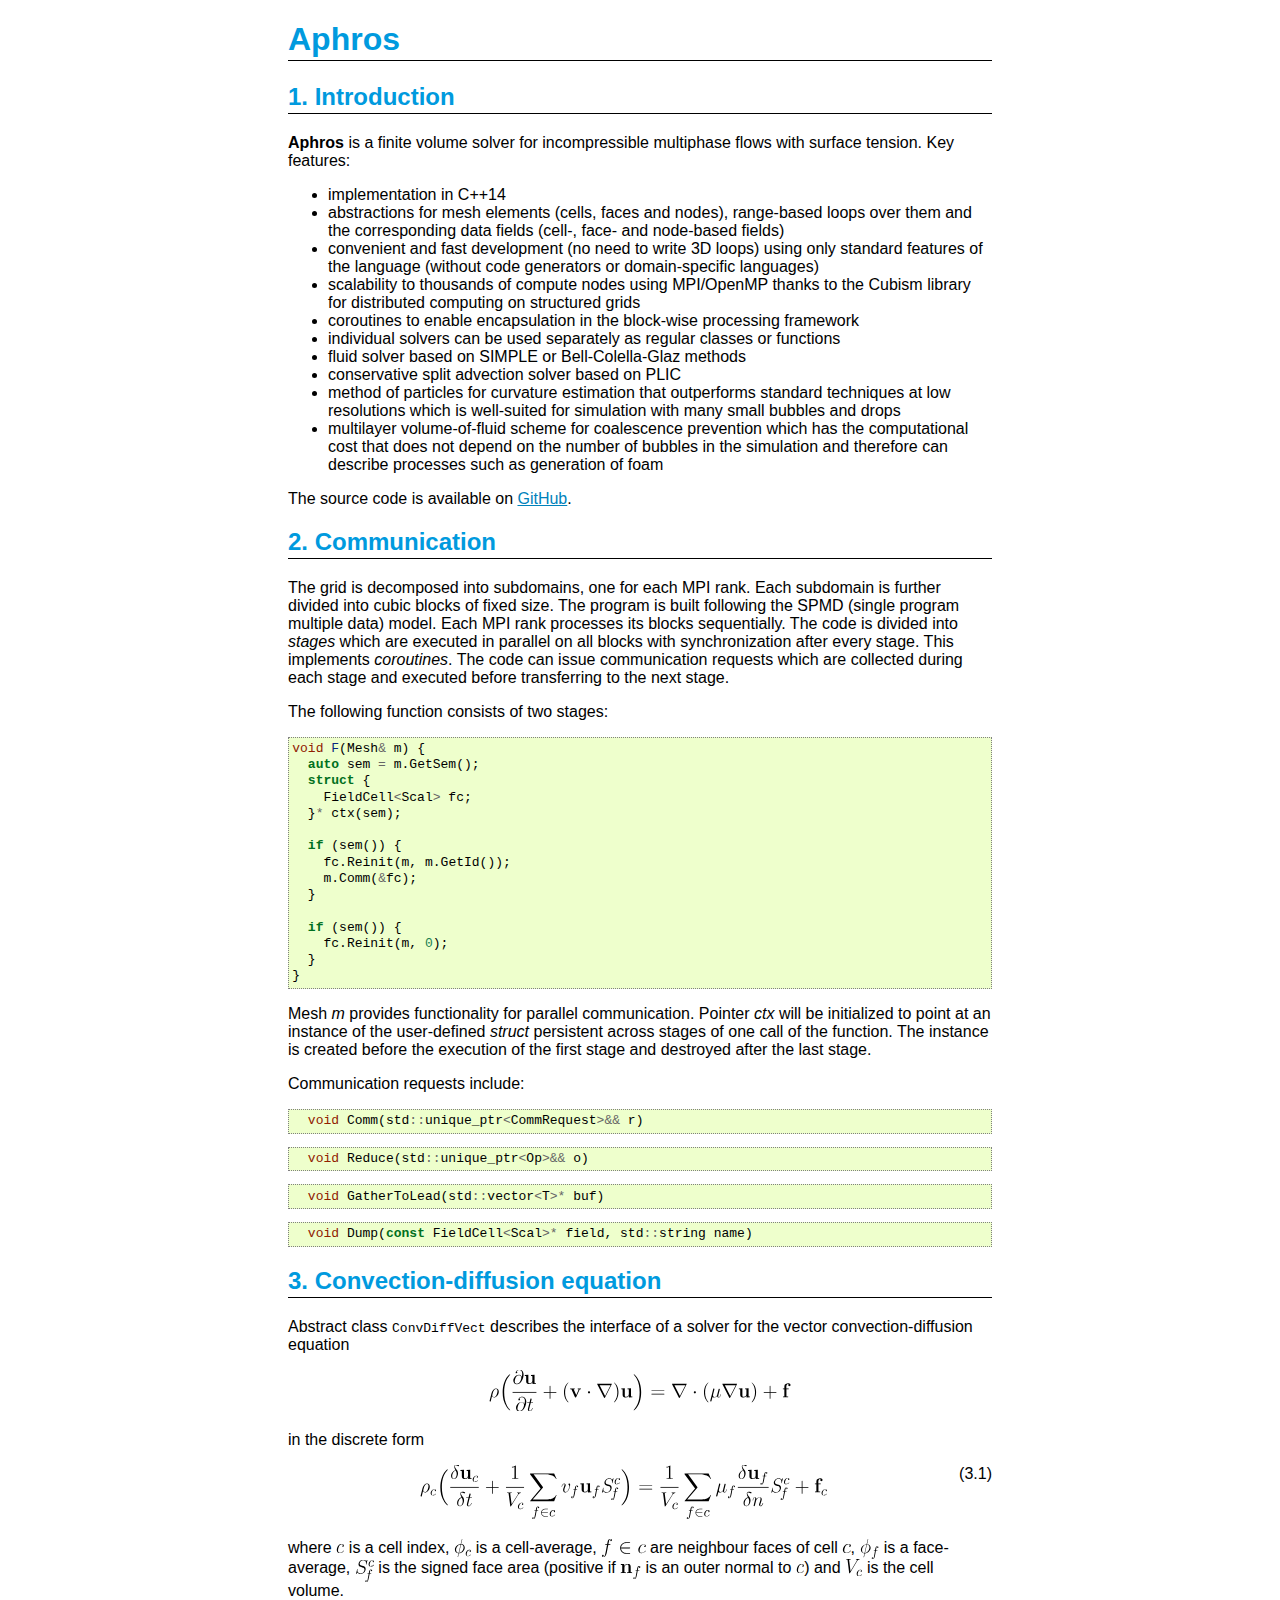
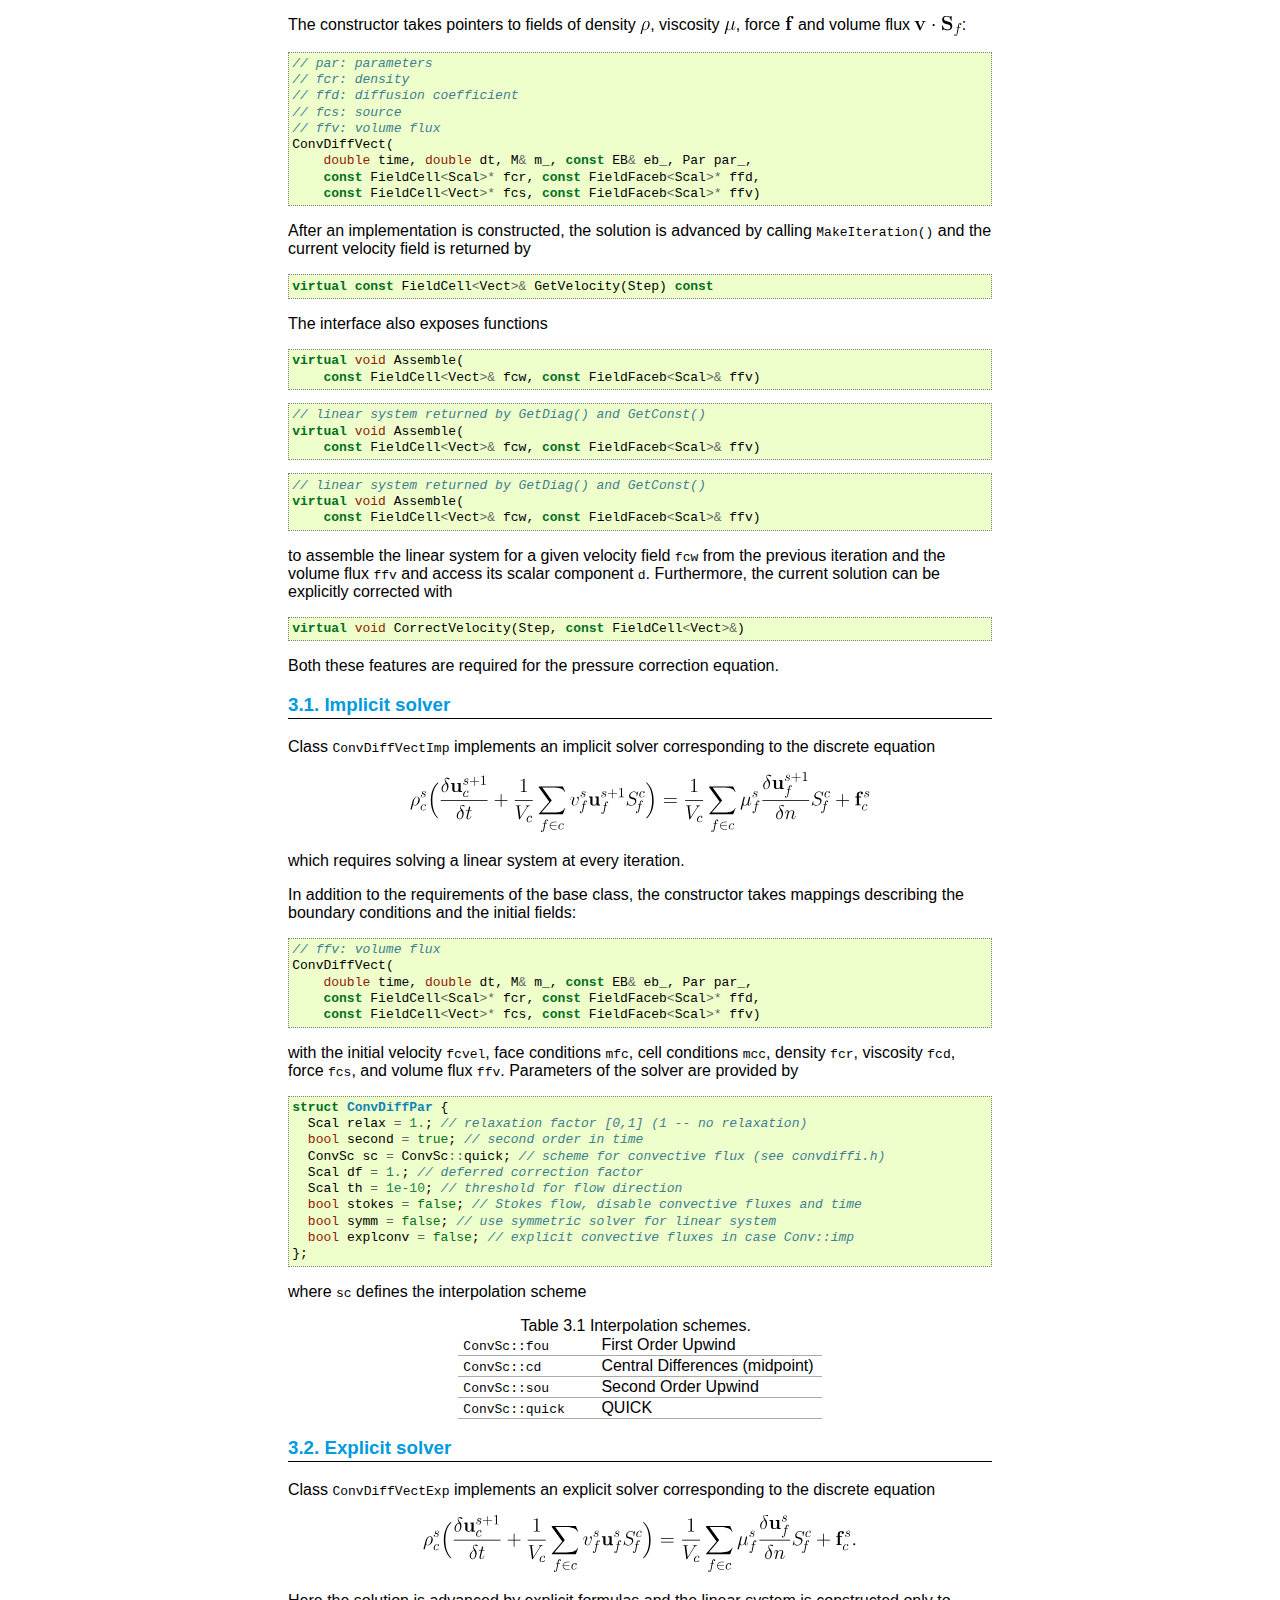
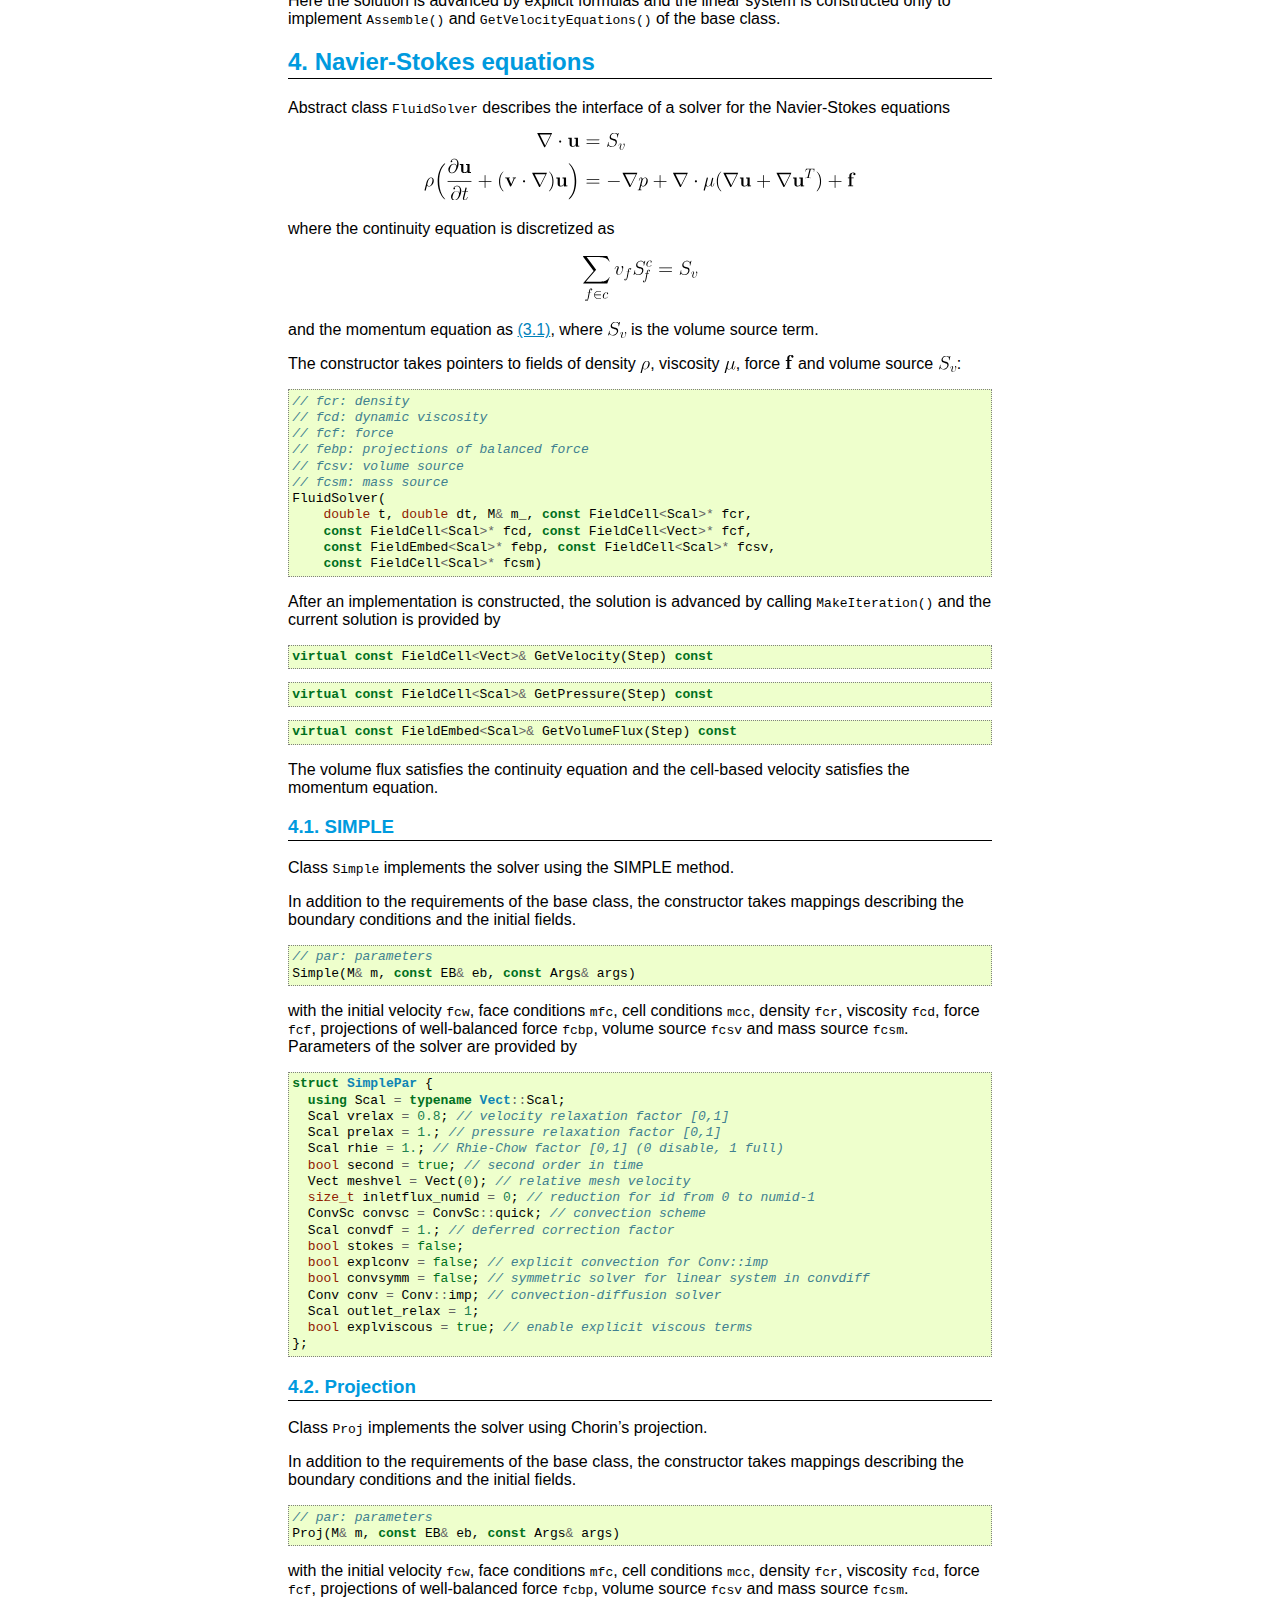
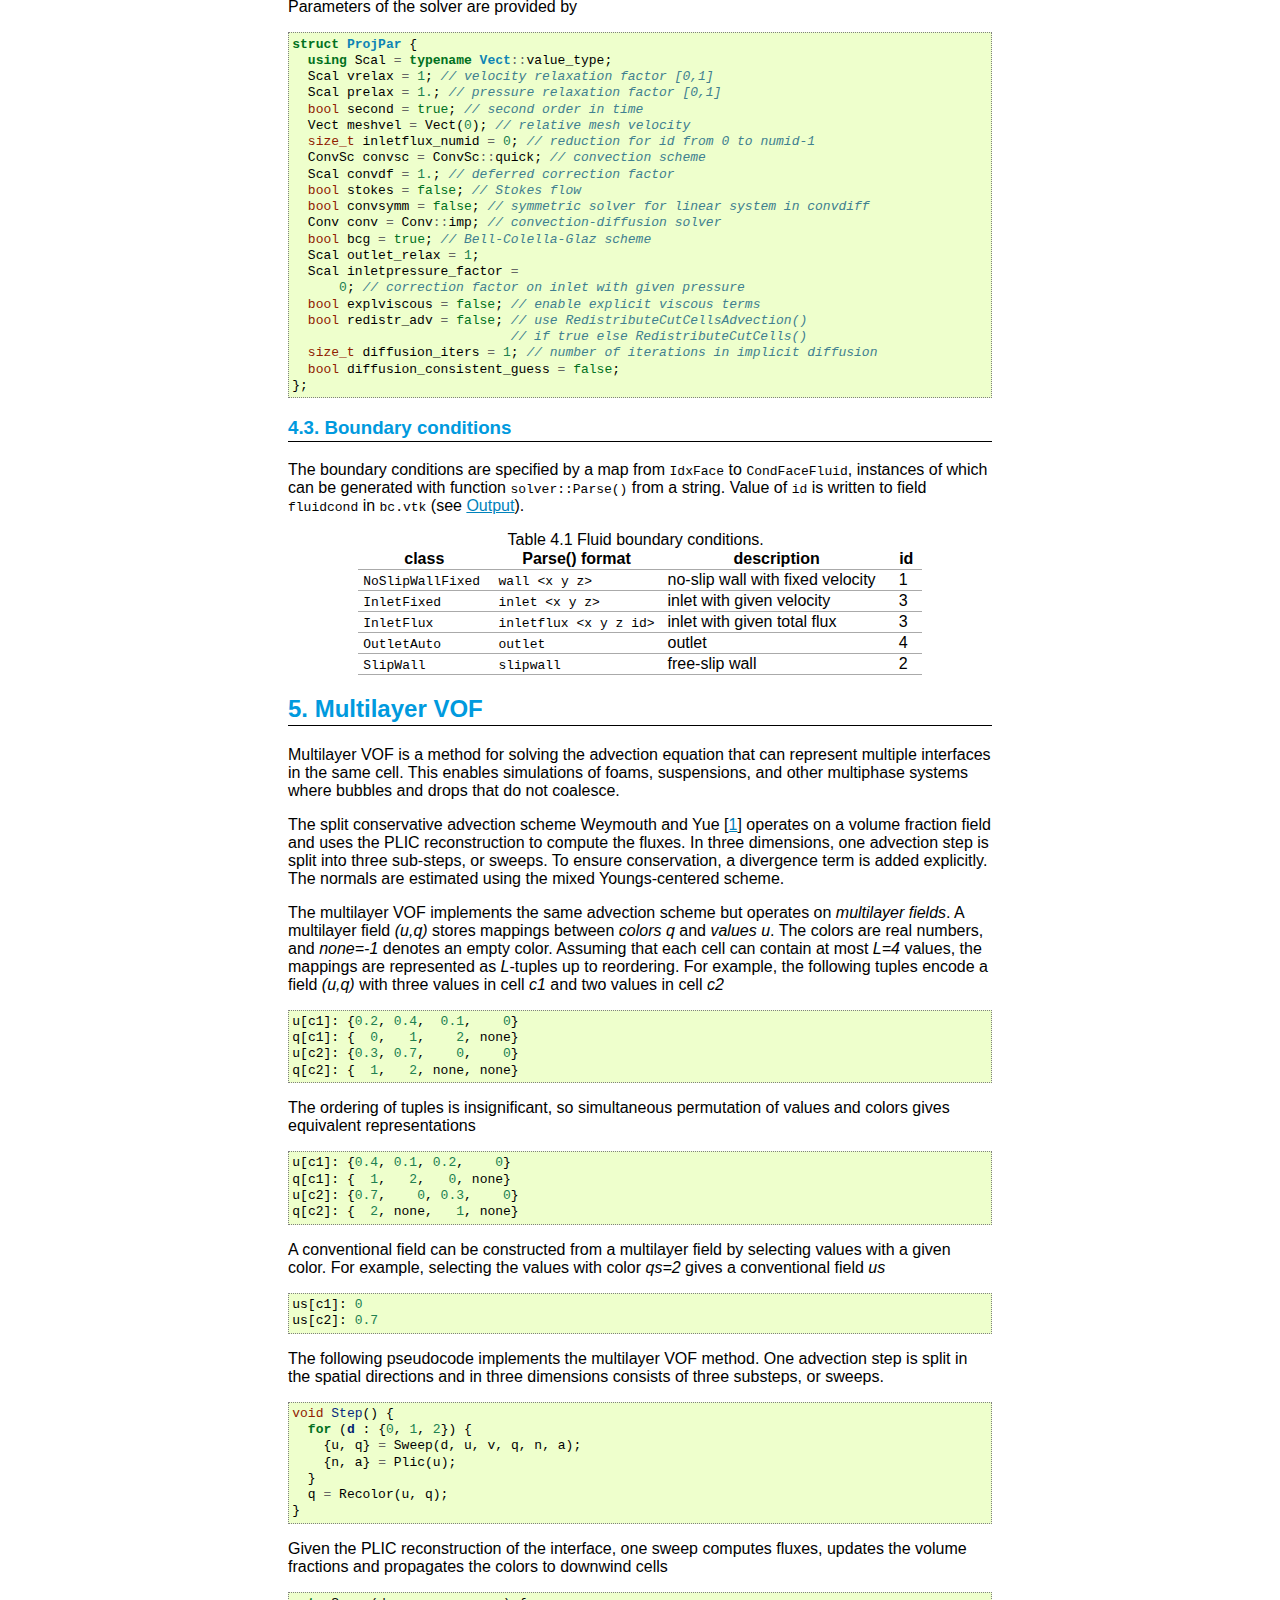
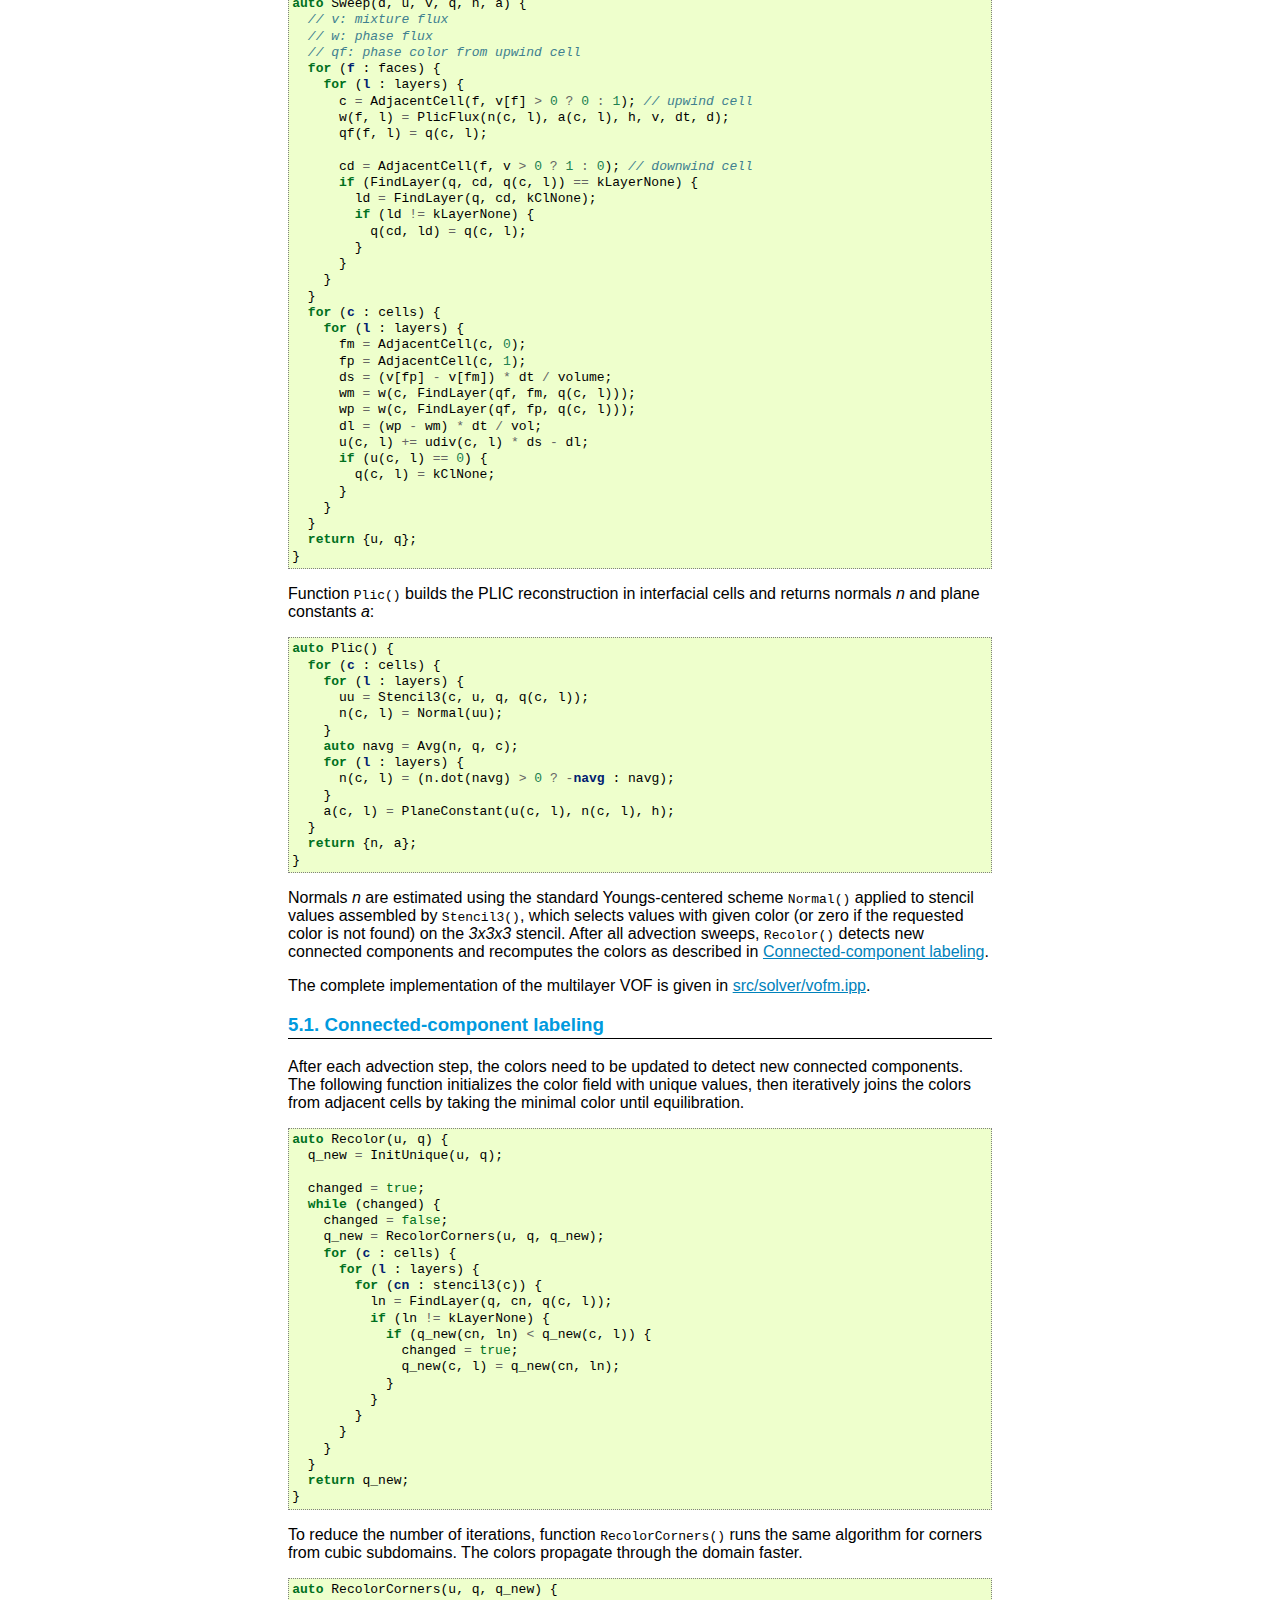
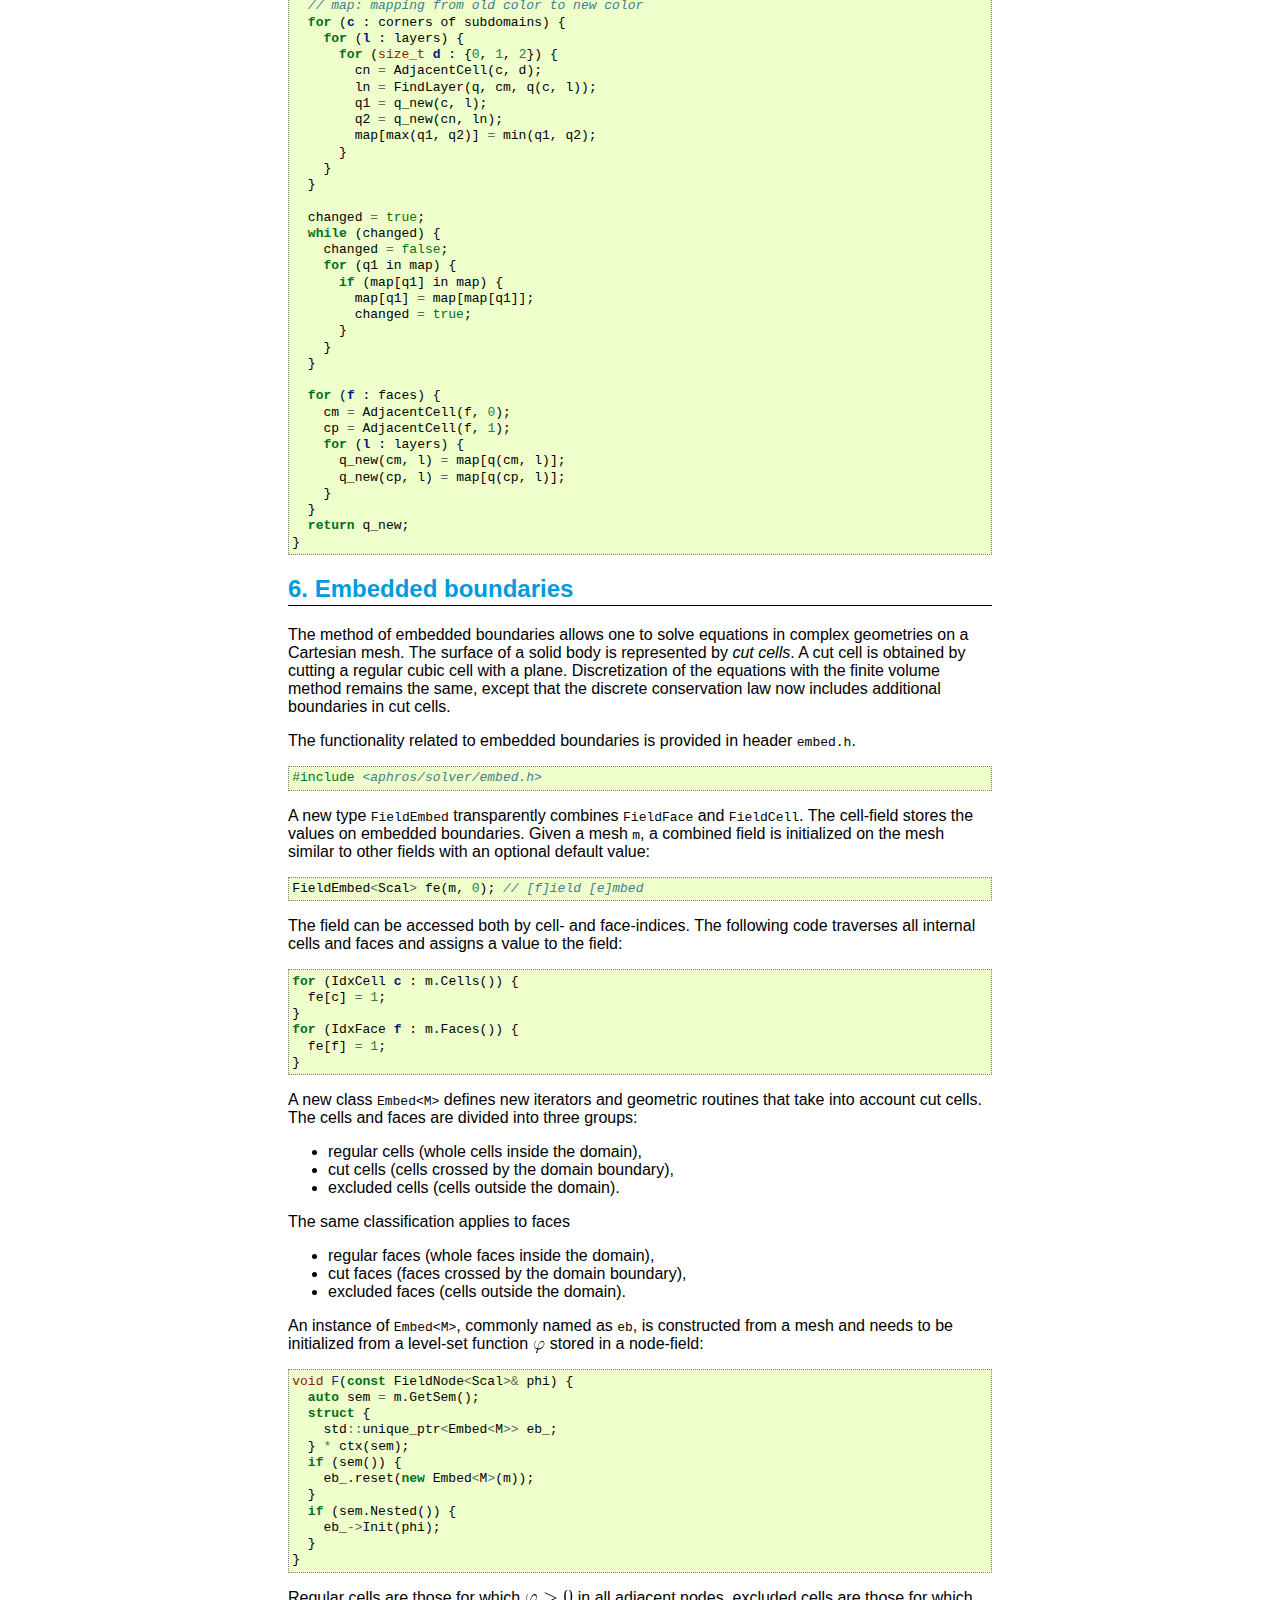
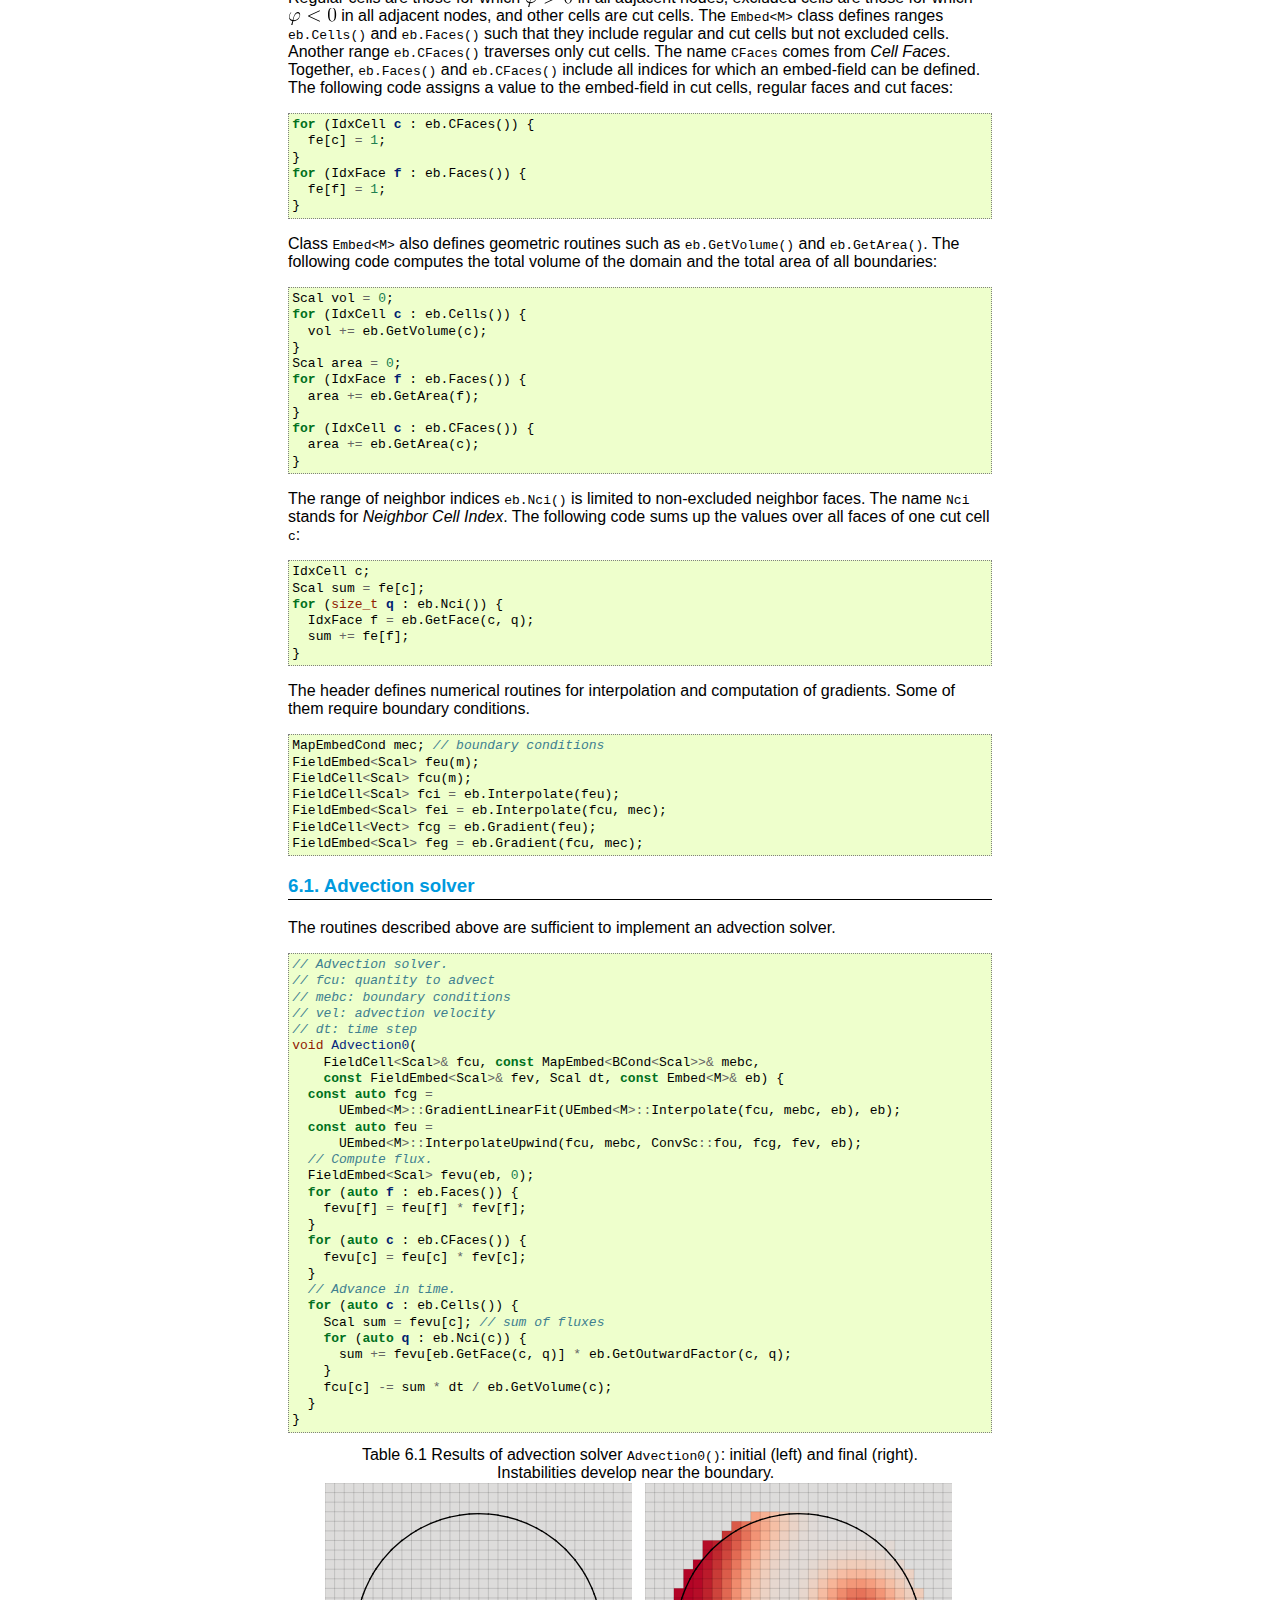
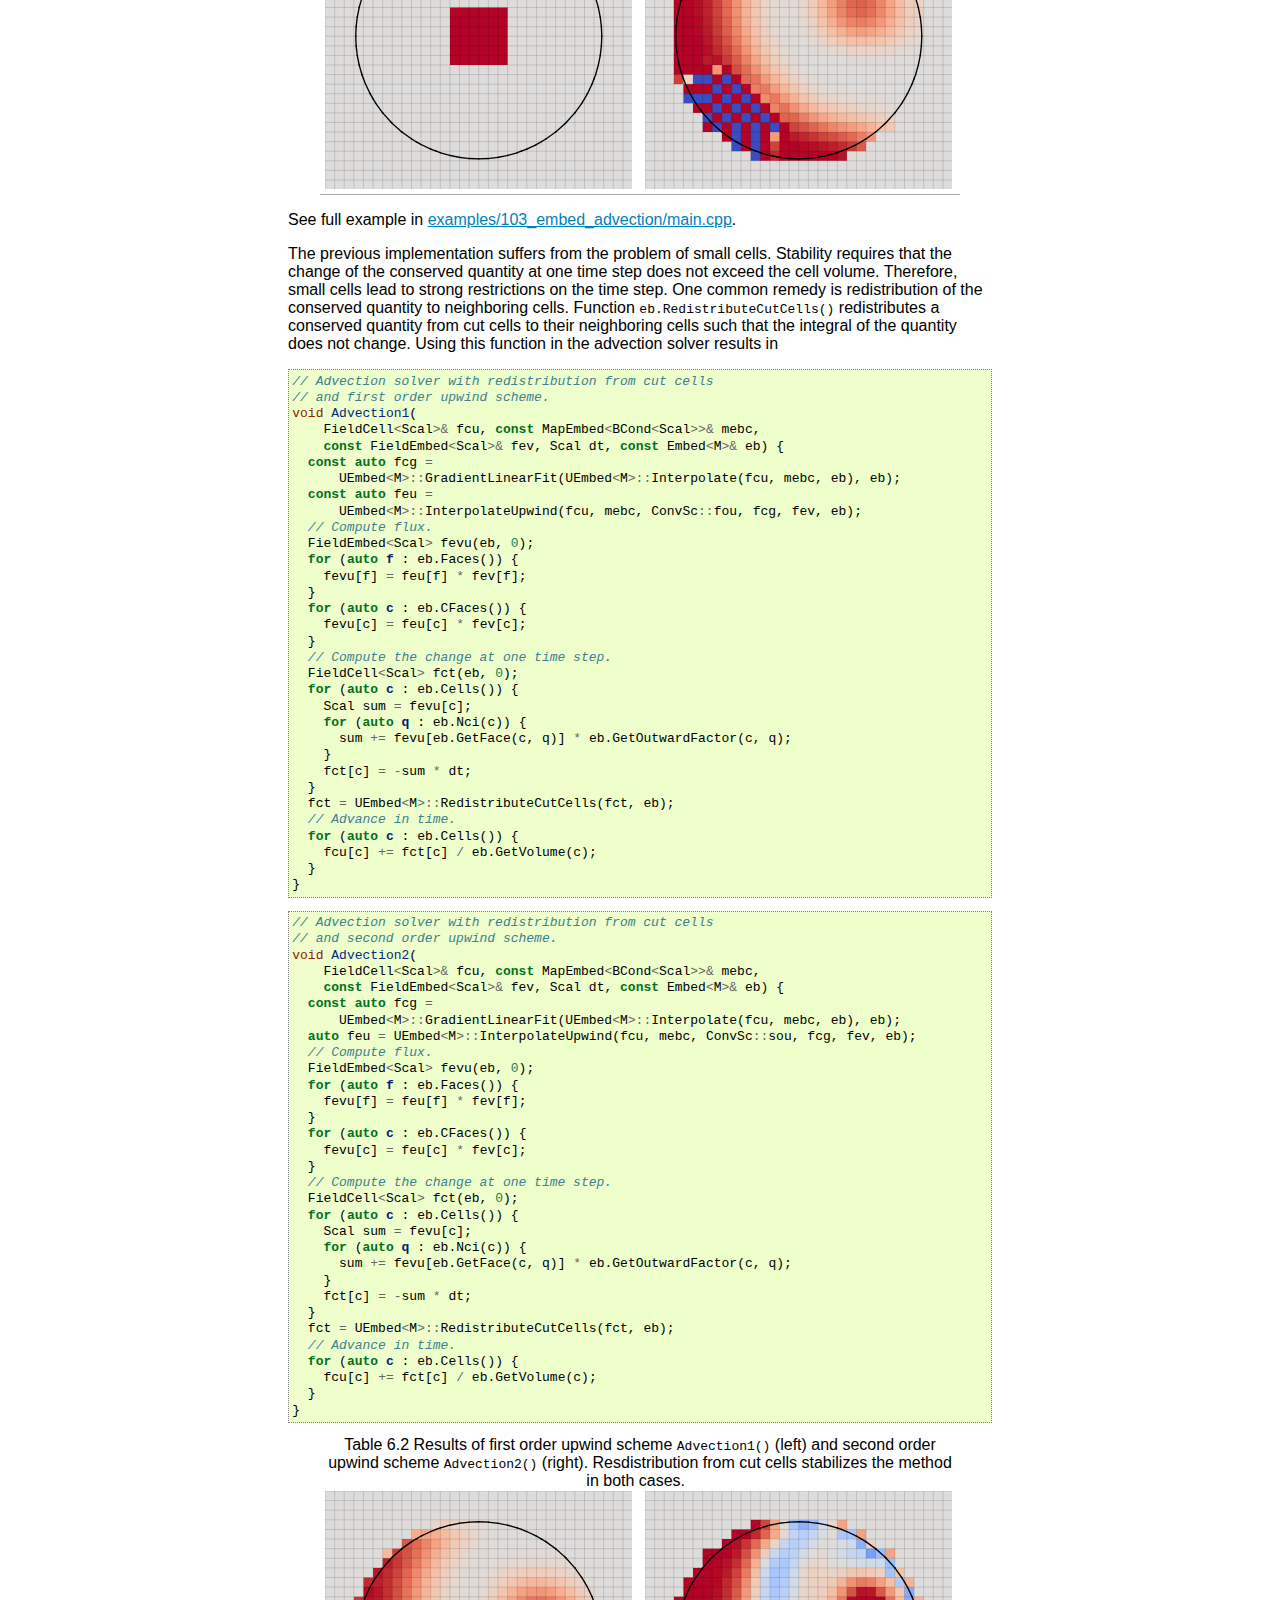
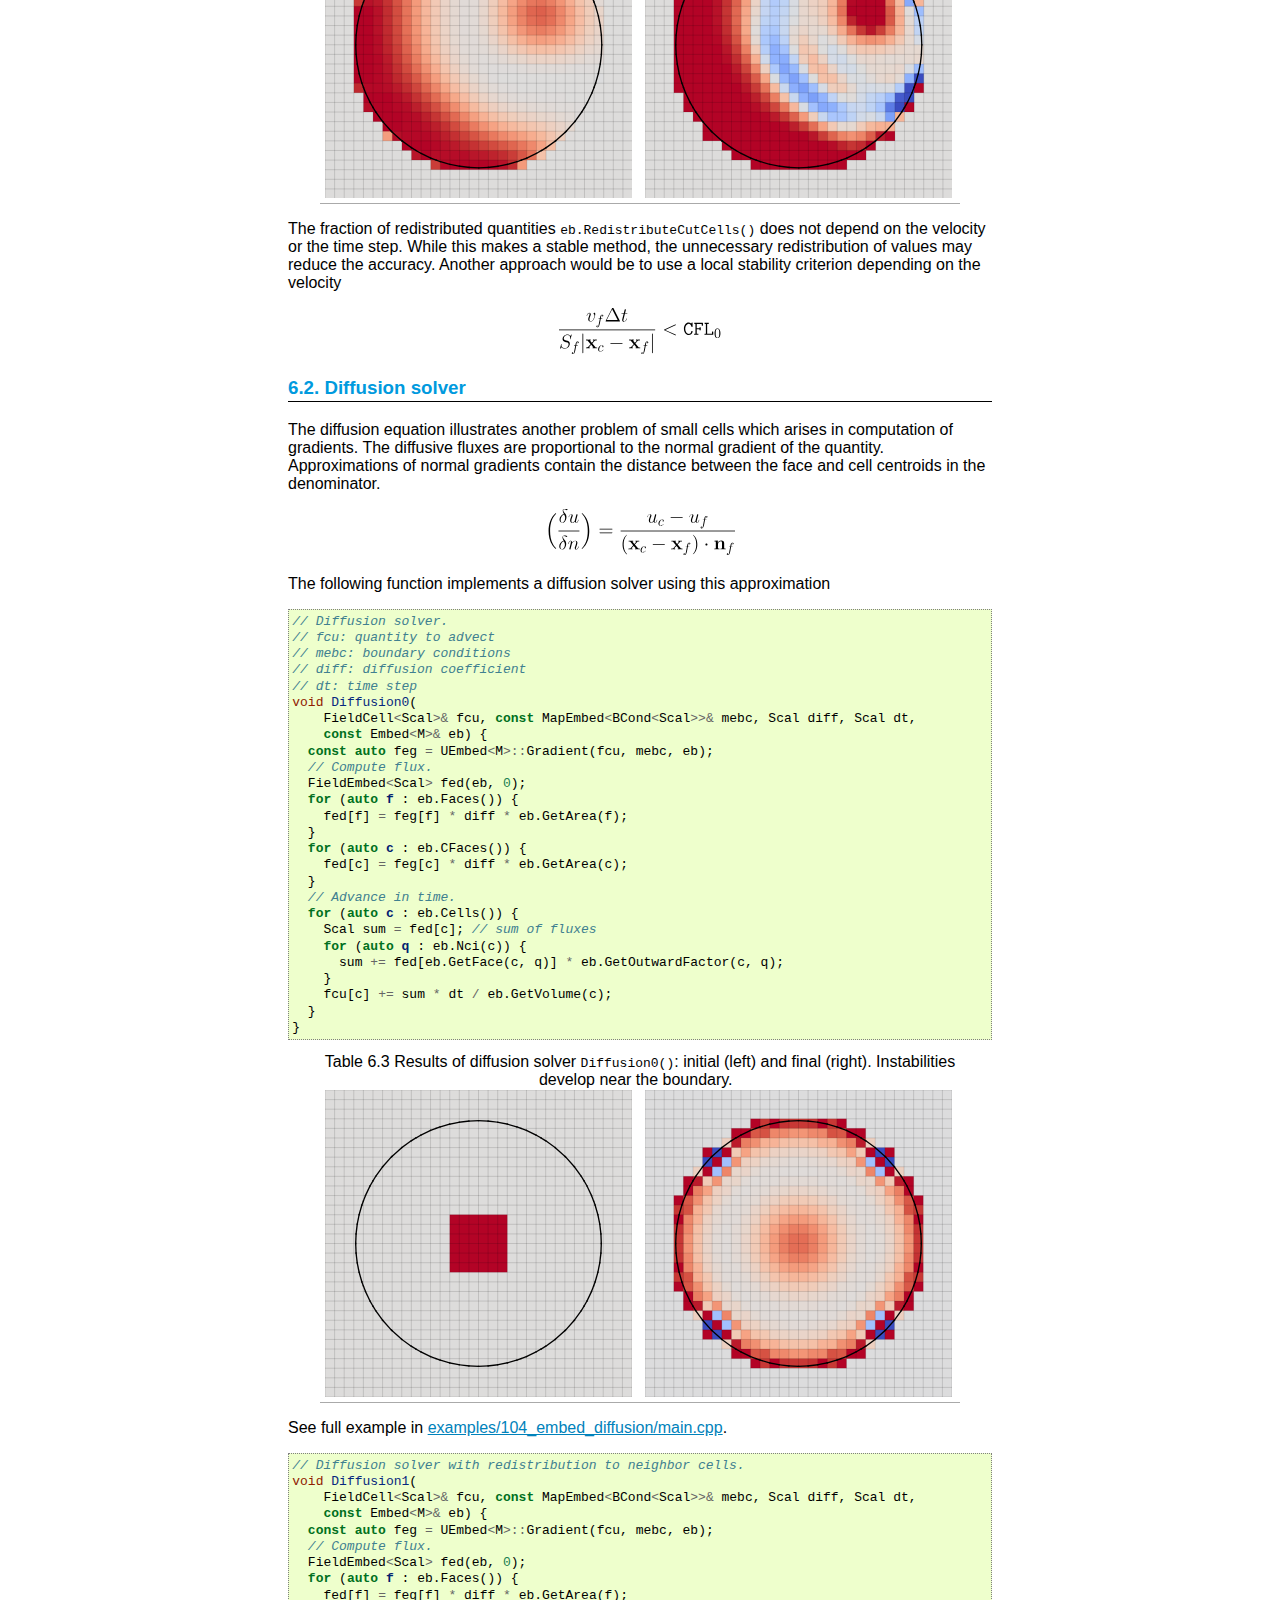
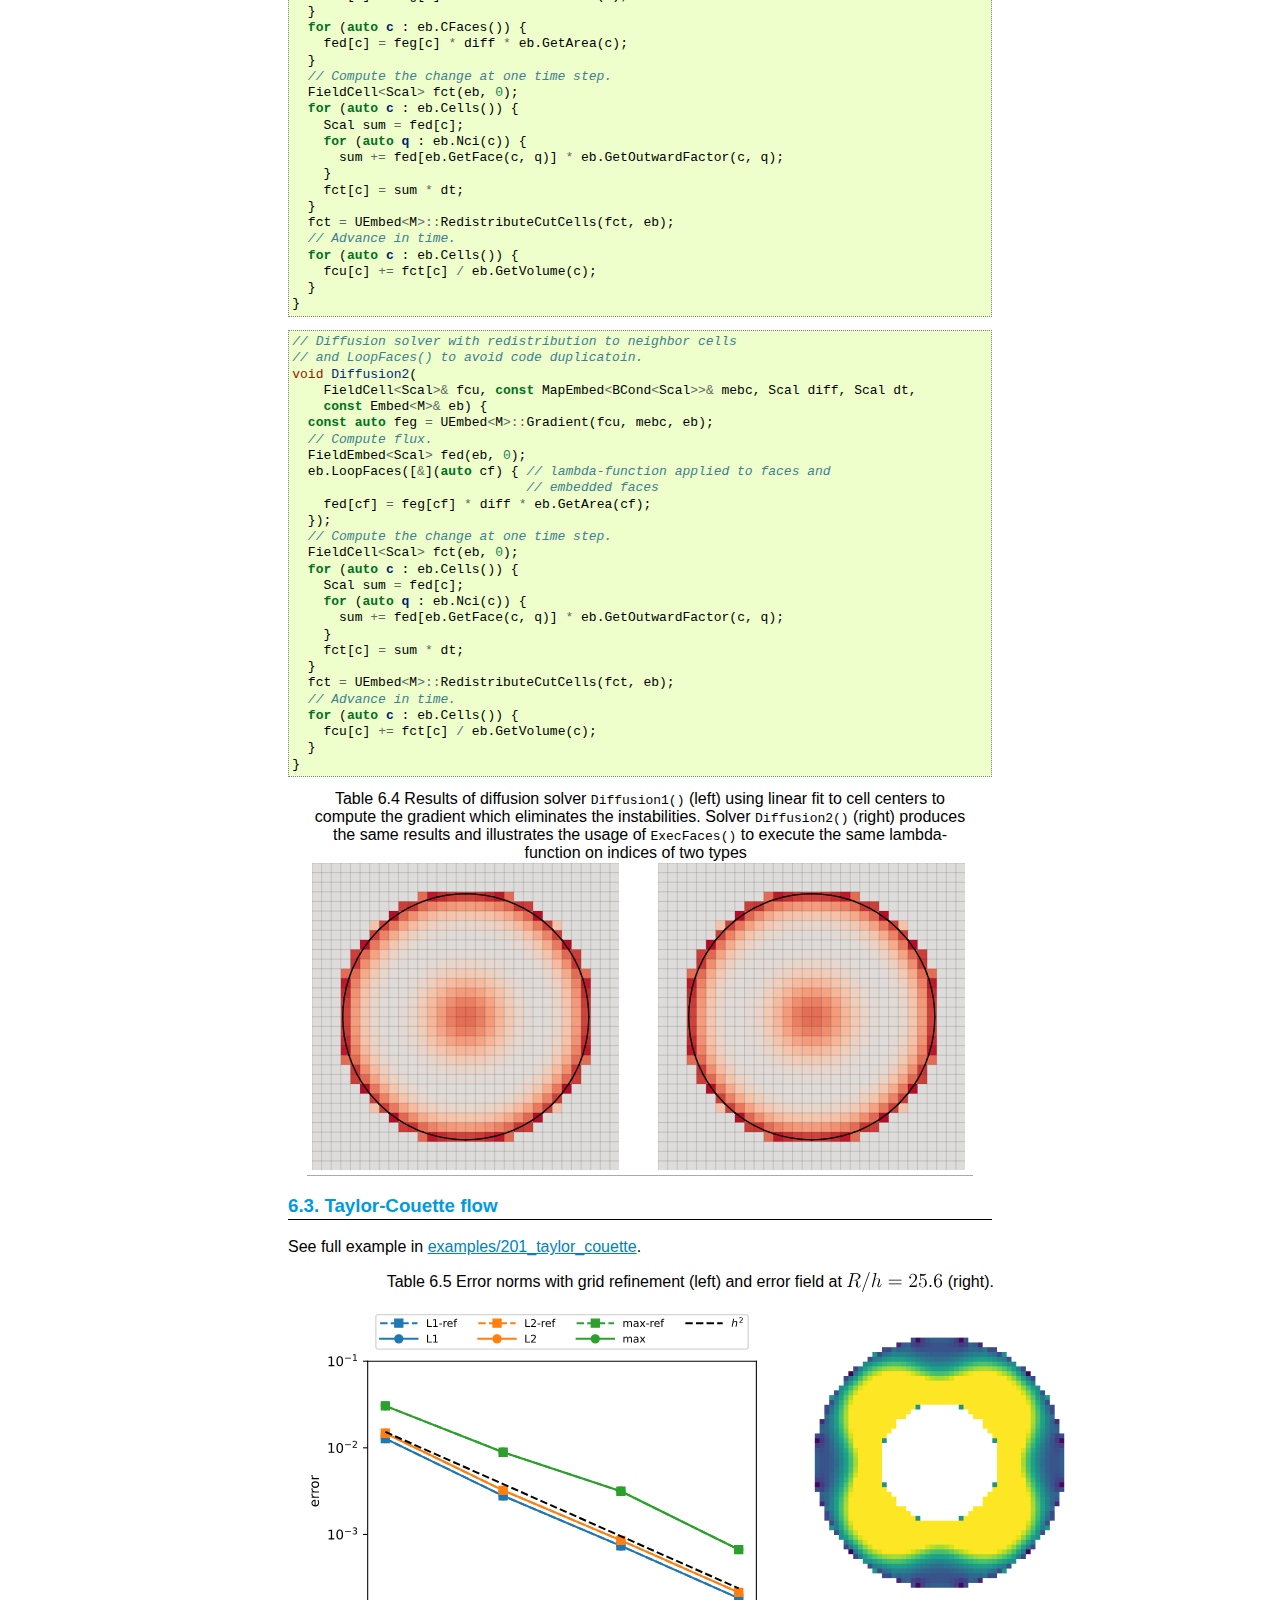
==== commit 843421a1: "doc: viewport" ====
--- a/doc/index.html
+++ b/doc/index.html
@@ -3,6 +3,7 @@
 <html lang="en" xmlns="http://www.w3.org/1999/xhtml">
   <head>
     <meta charset="utf-8" />
+    <meta name="viewport" content="width=device-width, initial-scale=1.0, user-scalable=yes" />
     <title>Aphros 0.1.2 documentation</title>
     <link rel="stylesheet" href="_static/pygments.css" type="text/css" />
     <link rel="stylesheet" href="_static/basic.css" type="text/css" />
@@ -41,6 +42,7 @@
 of bubbles in the simulation and therefore
 can describe processes such as generation of foam</p></li>
 </ul>
+<p>The source code is available on <a class="reference external" href="https://github.com/cselab/aphros">GitHub</a>.</p>
 </div>
 <span id="document-comm"></span><div class="section" id="communication">
 <span id="s-comm"></span><h2><span class="section-number">2. </span>Communication<a class="headerlink" href="#communication" title="Permalink to this headline">¶</a></h2>
